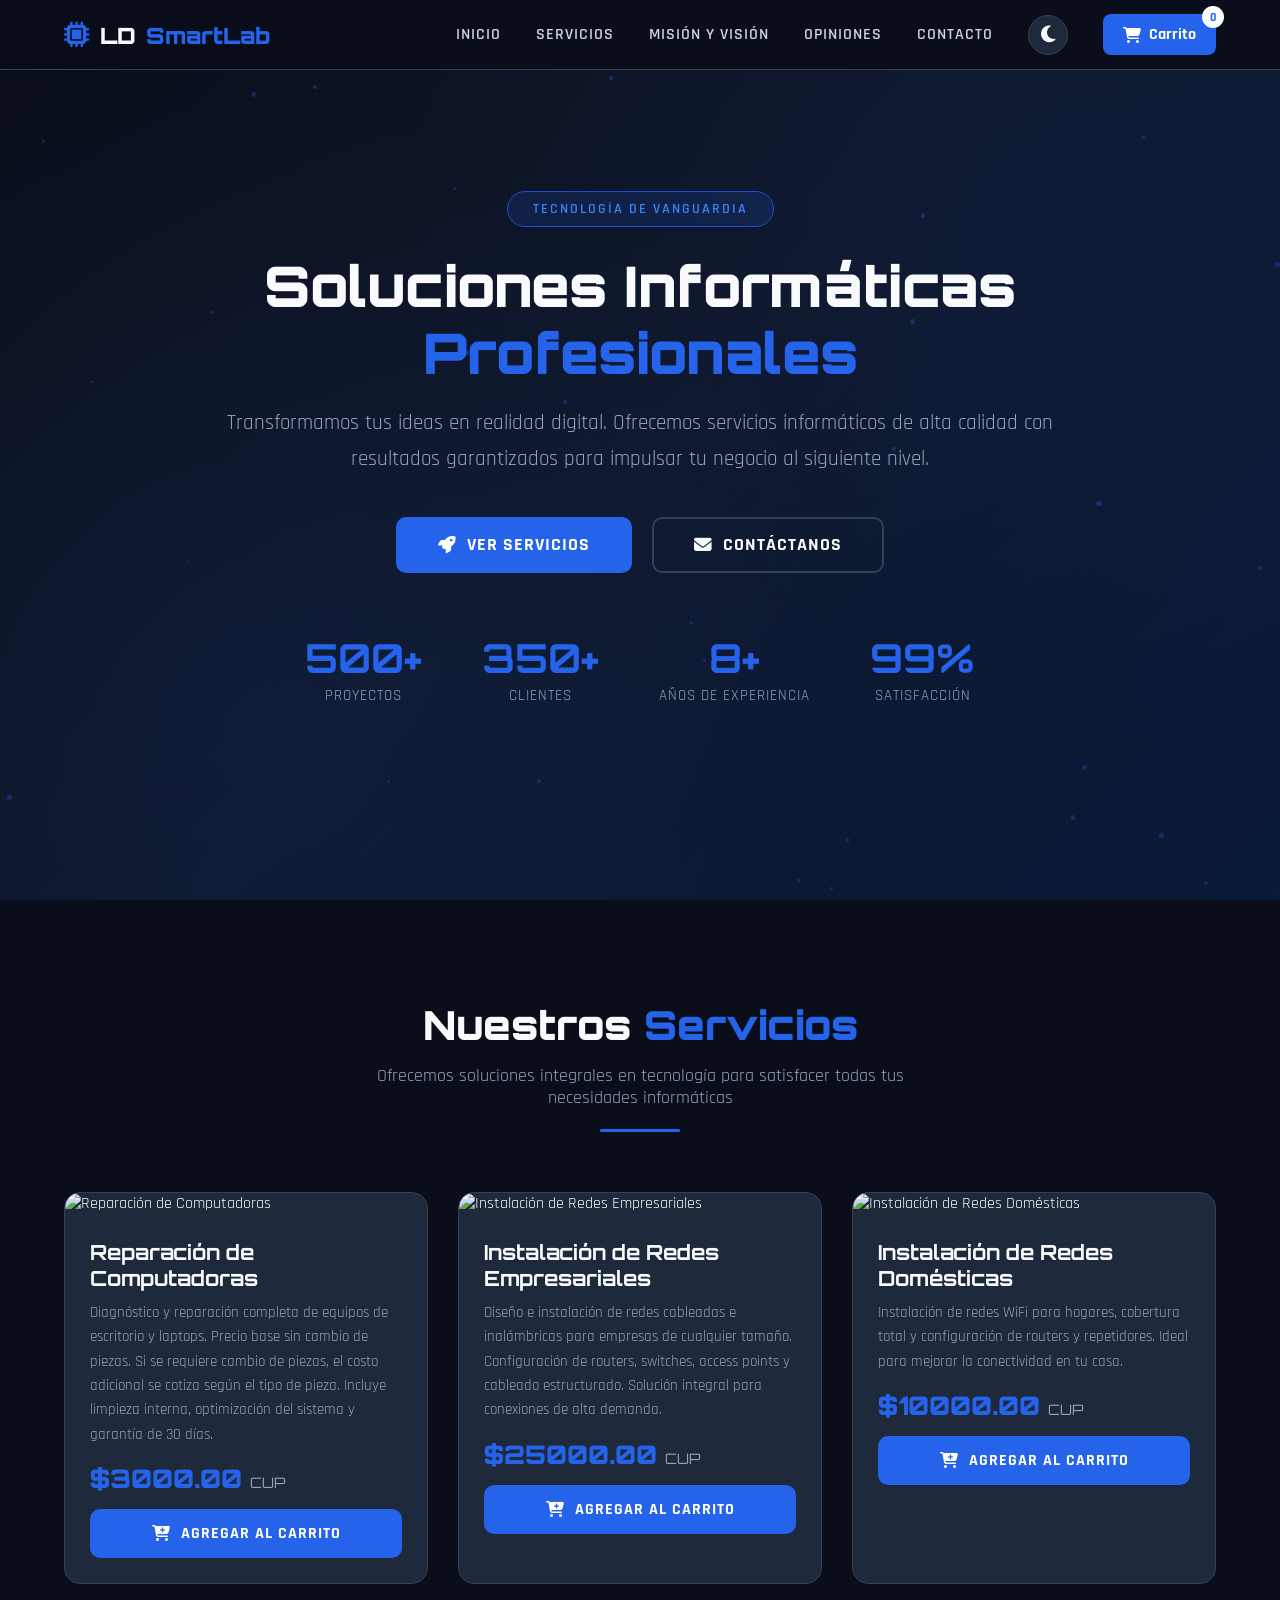
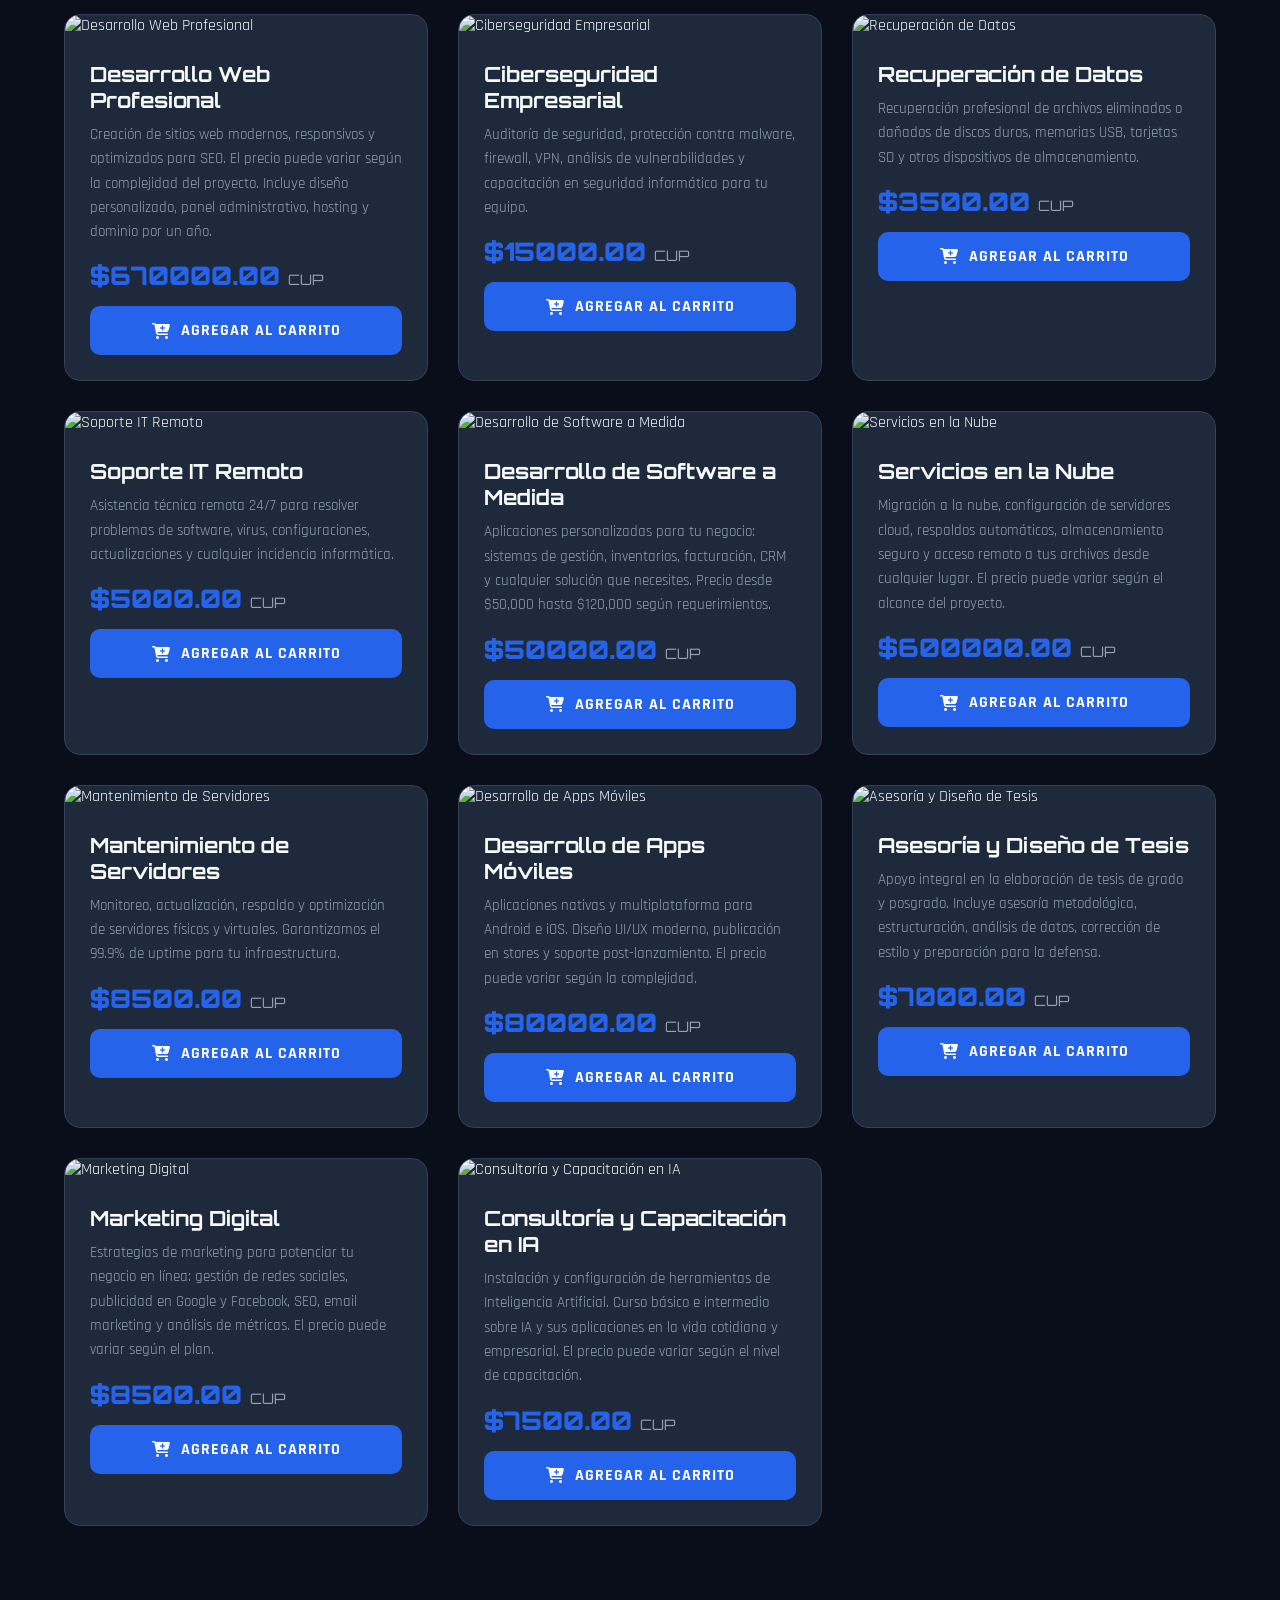
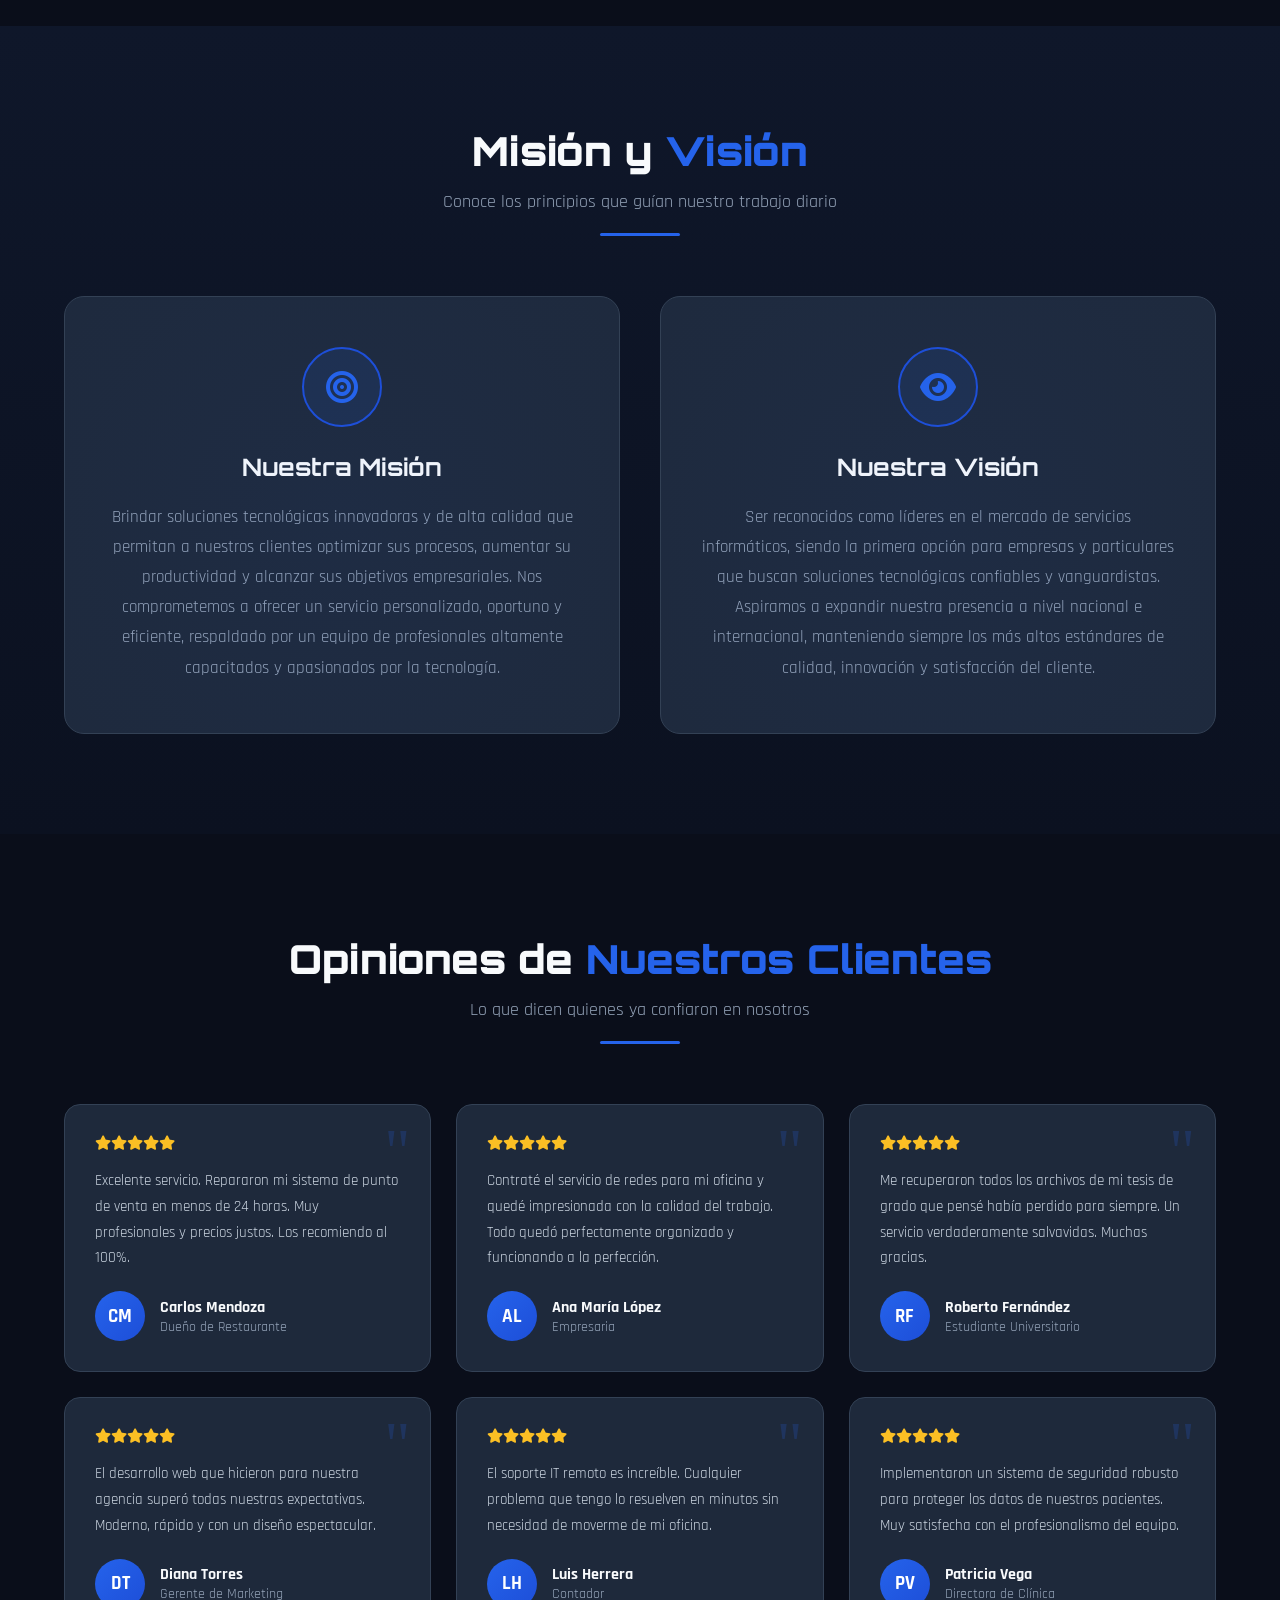
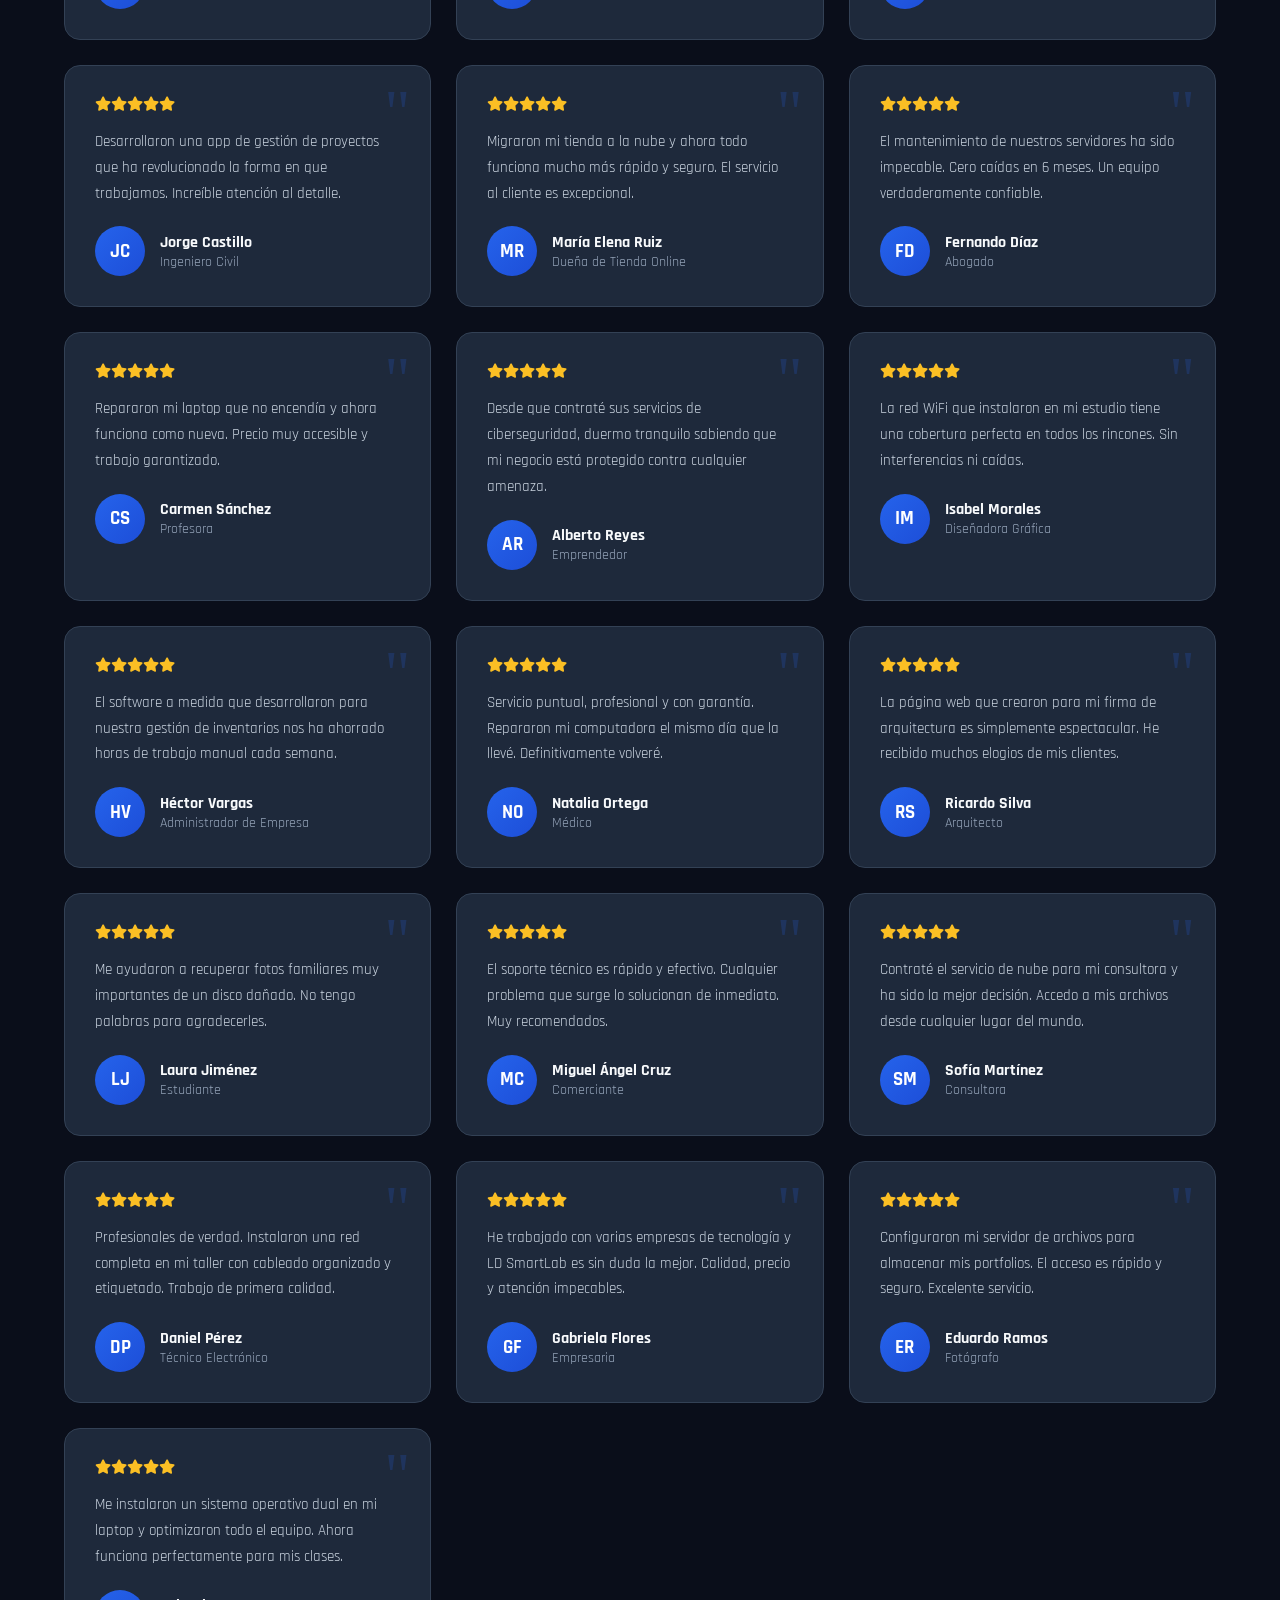
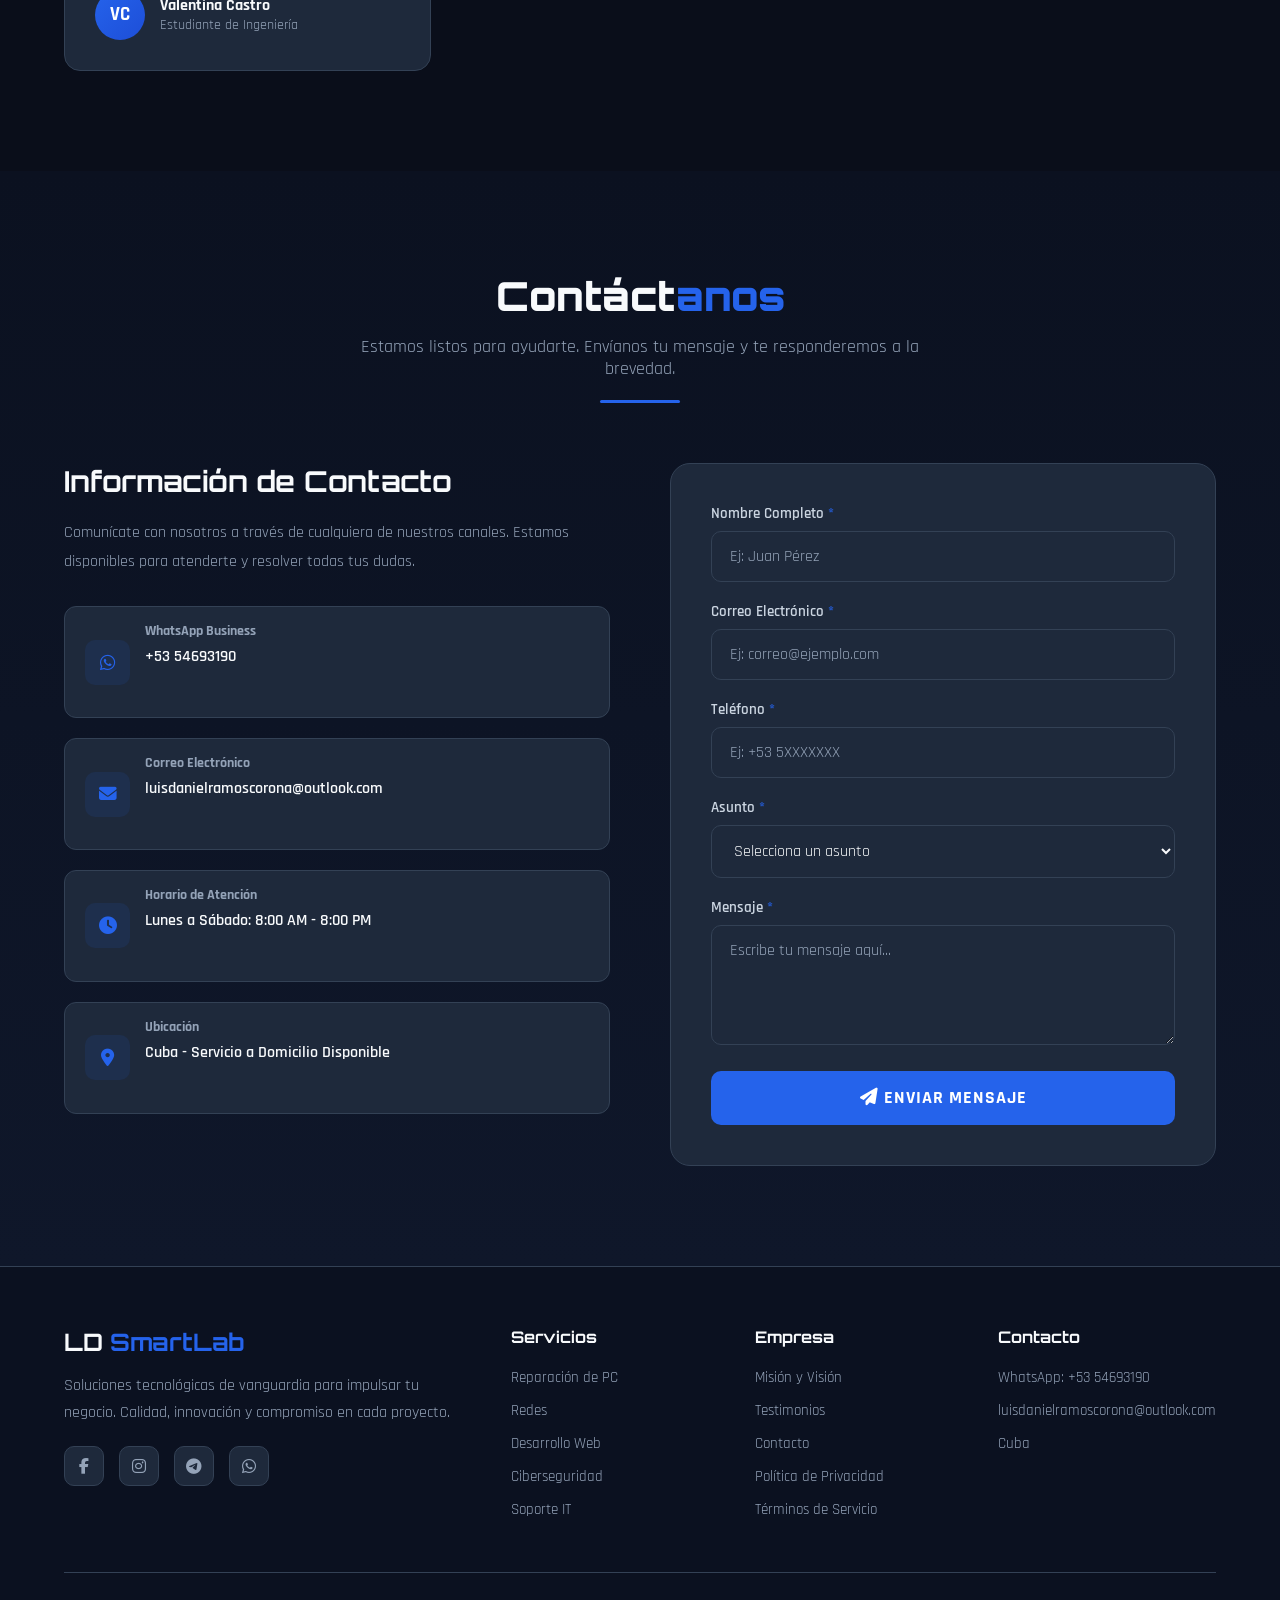
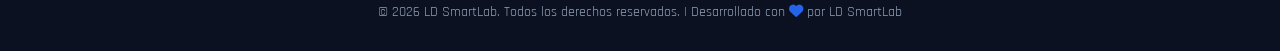
==== index.html @ 8594ae5c "Add files via upload" ====
<!DOCTYPE html>
<html lang="es">
<head>
    <meta charset="UTF-8" />
    <meta name="viewport" content="width=device-width, initial-scale=1.0" />
    <meta name="description" content="LD SmartLab - Servicios Informáticos Profesionales en Cuba" />
    <meta name="keywords" content="servicios informáticos, reparación, redes, desarrollo web, ciberseguridad, Cuba" />
    <meta name="author" content="LD SmartLab" />
    <title>LD SmartLab | Servicios Informáticos Profesionales</title>
    <link rel="preconnect" href="https://fonts.googleapis.com" />
    <link href="https://fonts.googleapis.com/css2?family=Orbitron:wght@400;700;900&family=Rajdhani:wght@300;400;500;600;700&display=swap" rel="stylesheet" />
    <link rel="stylesheet" href="https://cdnjs.cloudflare.com/ajax/libs/font-awesome/6.5.1/css/all.min.css" />
    <style>
        /* ===== VARIABLES ===== */
        :root {
            --bg-primary: #0a0e1a;
            --bg-secondary: #0f172a;
            --bg-tertiary: #0b1120;
            --bg-card: #1e293b;
            --bg-input: #1e293b;
            --text-primary: #f8fafc;
            --text-secondary: #cbd5e1;
            --text-muted: #94a3b8;
            --border-color: #334155;
            --primary: #2563eb;
            --primary-light: #3b82f6;
            --primary-dark: #1d4ed8;
            --primary-glow: rgba(37, 99, 235, 0.4);
            --shadow: 0 20px 50px rgba(37, 99, 235, 0.15);
            --transition: 0.3s ease;
        }

        body.light-mode {
            --bg-primary: #f1f5f9;
            --bg-secondary: #ffffff;
            --bg-tertiary: #e2e8f0;
            --bg-card: #ffffff;
            --bg-input: #ffffff;
            --text-primary: #0f172a;
            --text-secondary: #1e293b;
            --text-muted: #64748b;
            --border-color: #cbd5e1;
            --primary: #2563eb;
            --primary-light: #3b82f6;
            --primary-dark: #1d4ed8;
            --primary-glow: rgba(37, 99, 235, 0.3);
            --shadow: 0 20px 50px rgba(0, 0, 0, 0.08);
        }

        /* ===== RESET & BASE ===== */
        * {
            margin: 0;
            padding: 0;
            box-sizing: border-box;
        }
        html {
            scroll-behavior: smooth;
        }
        body {
            font-family: 'Rajdhani', sans-serif;
            background: var(--bg-primary);
            color: var(--text-primary);
            overflow-x: hidden;
            transition: background var(--transition), color var(--transition);
        }
        ::-webkit-scrollbar {
            width: 8px;
        }
        ::-webkit-scrollbar-track {
            background: var(--bg-secondary);
        }
        ::-webkit-scrollbar-thumb {
            background: var(--primary);
            border-radius: 4px;
        }
        ::-webkit-scrollbar-thumb:hover {
            background: var(--primary-light);
        }

        /* ===== ANIMATIONS ===== */
        @keyframes fadeInUp {
            from { opacity: 0; transform: translateY(40px); }
            to { opacity: 1; transform: translateY(0); }
        }
        @keyframes fadeIn {
            from { opacity: 0; }
            to { opacity: 1; }
        }
        @keyframes pulse {
            0%, 100% { box-shadow: 0 0 0 0 var(--primary-glow); }
            50% { box-shadow: 0 0 20px 10px var(--primary-glow); }
        }
        @keyframes glow {
            0%, 100% { text-shadow: 0 0 10px var(--primary-glow), 0 0 20px var(--primary-glow); }
            50% { text-shadow: 0 0 20px var(--primary-glow), 0 0 40px var(--primary-glow); }
        }
        @keyframes float {
            0%, 100% { transform: translateY(0); }
            50% { transform: translateY(-10px); }
        }
        @keyframes slideInLeft {
            from { opacity: 0; transform: translateX(-60px); }
            to { opacity: 1; transform: translateX(0); }
        }
        @keyframes slideInRight {
            from { opacity: 0; transform: translateX(60px); }
            to { opacity: 1; transform: translateX(0); }
        }

        .animate { opacity: 0; }
        .animate.visible { animation: fadeInUp 0.8s ease forwards; }
        .animate-left.visible { animation: slideInLeft 0.8s ease forwards; }
        .animate-right.visible { animation: slideInRight 0.8s ease forwards; }

        /* ===== NAVBAR ===== */
        .navbar {
            position: fixed;
            top: 0;
            left: 0;
            right: 0;
            z-index: 1000;
            background: rgba(10, 14, 26, 0.95);
            backdrop-filter: blur(15px);
            border-bottom: 1px solid var(--border-color);
            padding: 0 5%;
            display: flex;
            justify-content: space-between;
            align-items: center;
            height: 70px;
            transition: all var(--transition);
        }
        body.light-mode .navbar {
            background: rgba(255, 255, 255, 0.95);
        }
        .navbar.scrolled {
            background: rgba(10, 14, 26, 0.98);
            box-shadow: 0 5px 30px rgba(37, 99, 235, 0.15);
        }
        body.light-mode .navbar.scrolled {
            background: rgba(255, 255, 255, 0.98);
            box-shadow: 0 5px 30px rgba(0, 0, 0, 0.08);
        }

        .logo {
            font-family: 'Orbitron', sans-serif;
            font-size: 1.4rem;
            font-weight: 900;
            color: var(--text-primary);
            text-decoration: none;
            display: flex;
            align-items: center;
            gap: 10px;
        }
        .logo i {
            color: var(--primary);
            font-size: 1.6rem;
        }
        .logo span {
            color: var(--primary);
        }

        .nav-links {
            display: flex;
            list-style: none;
            gap: 35px;
            align-items: center;
        }
        .nav-links a {
            color: var(--text-secondary);
            text-decoration: none;
            font-weight: 600;
            font-size: 1rem;
            text-transform: uppercase;
            letter-spacing: 1px;
            position: relative;
            transition: color var(--transition);
        }
        .nav-links a::after {
            content: '';
            position: absolute;
            bottom: -5px;
            left: 0;
            width: 0;
            height: 2px;
            background: var(--primary);
            transition: width var(--transition);
        }
        .nav-links a:hover {
            color: var(--primary);
        }
        .nav-links a:hover::after {
            width: 100%;
        }

        .cart-btn {
            position: relative;
            background: var(--primary);
            color: #fff;
            border: none;
            padding: 10px 20px;
            border-radius: 8px;
            font-family: 'Rajdhani', sans-serif;
            font-weight: 700;
            font-size: 1rem;
            cursor: pointer;
            display: flex;
            align-items: center;
            gap: 8px;
            transition: all var(--transition);
        }
        .cart-btn:hover {
            background: var(--primary-light);
            transform: scale(1.05);
            box-shadow: 0 0 20px var(--primary-glow);
        }
        .cart-count {
            position: absolute;
            top: -8px;
            right: -8px;
            background: #fff;
            color: var(--primary);
            font-size: 0.75rem;
            font-weight: 900;
            width: 22px;
            height: 22px;
            border-radius: 50%;
            display: flex;
            align-items: center;
            justify-content: center;
        }

        .theme-toggle {
            background: var(--bg-card);
            border: 1px solid var(--border-color);
            color: var(--text-primary);
            width: 40px;
            height: 40px;
            border-radius: 50%;
            font-size: 1.2rem;
            cursor: pointer;
            transition: all var(--transition);
            display: flex;
            align-items: center;
            justify-content: center;
        }
        .theme-toggle:hover {
            border-color: var(--primary);
            color: var(--primary);
        }

        .mobile-menu-btn {
            display: none;
            background: none;
            border: none;
            color: var(--text-primary);
            font-size: 1.5rem;
            cursor: pointer;
        }

        /* ===== HERO ===== */
        .hero {
            min-height: 100vh;
            display: flex;
            align-items: center;
            justify-content: center;
            text-align: center;
            padding: 100px 5% 60px;
            position: relative;
            overflow: hidden;
            background: linear-gradient(135deg, var(--bg-primary) 0%, var(--bg-secondary) 50%, #0a1a3a 100%);
            transition: background var(--transition);
        }
        body.light-mode .hero {
            background: linear-gradient(135deg, #e2e8f0 0%, #f8fafc 50%, #dbeafe 100%);
        }
        .hero::before {
            content: '';
            position: absolute;
            top: 0;
            left: 0;
            right: 0;
            bottom: 0;
            background: radial-gradient(circle at 20% 80%, rgba(37, 99, 235, 0.08) 0%, transparent 50%),
                        radial-gradient(circle at 80% 20%, rgba(37, 99, 235, 0.05) 0%, transparent 50%);
            pointer-events: none;
        }
        .hero-content {
            position: relative;
            z-index: 2;
            max-width: 900px;
        }
        .hero-badge {
            display: inline-block;
            background: rgba(37, 99, 235, 0.15);
            border: 1px solid var(--primary-dark);
            color: var(--primary-light);
            padding: 8px 25px;
            border-radius: 50px;
            font-weight: 600;
            font-size: 0.9rem;
            letter-spacing: 2px;
            text-transform: uppercase;
            margin-bottom: 25px;
            animation: fadeInUp 0.8s ease;
        }
        .hero h1 {
            font-family: 'Orbitron', sans-serif;
            font-size: 3.5rem;
            font-weight: 900;
            line-height: 1.2;
            margin-bottom: 20px;
            animation: fadeInUp 0.8s ease 0.2s both;
        }
        .hero h1 span {
            color: var(--primary);
            animation: glow 3s ease infinite;
        }
        .hero p {
            font-size: 1.3rem;
            color: var(--text-muted);
            margin-bottom: 40px;
            line-height: 1.7;
            animation: fadeInUp 0.8s ease 0.4s both;
        }
        .hero-btns {
            display: flex;
            gap: 20px;
            justify-content: center;
            flex-wrap: wrap;
            animation: fadeInUp 0.8s ease 0.6s both;
        }
        .btn-primary {
            background: var(--primary);
            color: #fff;
            padding: 15px 40px;
            border-radius: 10px;
            text-decoration: none;
            font-weight: 700;
            font-size: 1.1rem;
            text-transform: uppercase;
            letter-spacing: 1px;
            border: 2px solid var(--primary);
            transition: all var(--transition);
            display: inline-flex;
            align-items: center;
            gap: 10px;
        }
        .btn-primary:hover {
            background: transparent;
            color: var(--primary);
            box-shadow: 0 0 30px var(--primary-glow);
            transform: translateY(-3px);
        }
        .btn-secondary {
            background: transparent;
            color: var(--text-primary);
            padding: 15px 40px;
            border-radius: 10px;
            text-decoration: none;
            font-weight: 700;
            font-size: 1.1rem;
            text-transform: uppercase;
            letter-spacing: 1px;
            border: 2px solid var(--border-color);
            transition: all var(--transition);
            display: inline-flex;
            align-items: center;
            gap: 10px;
        }
        .btn-secondary:hover {
            border-color: var(--primary);
            color: var(--primary);
            transform: translateY(-3px);
        }
        .hero-stats {
            display: flex;
            justify-content: center;
            gap: 60px;
            margin-top: 60px;
            animation: fadeInUp 0.8s ease 0.8s both;
        }
        .stat-item h3 {
            font-family: 'Orbitron', sans-serif;
            font-size: 2.5rem;
            color: var(--primary);
        }
        .stat-item p {
            color: var(--text-muted);
            font-size: 0.95rem;
            text-transform: uppercase;
            letter-spacing: 1px;
        }

        /* ===== SECTIONS ===== */
        .section {
            padding: 100px 5%;
            position: relative;
            background: var(--bg-primary);
            transition: background var(--transition);
        }
        .section-title {
            text-align: center;
            margin-bottom: 60px;
        }
        .section-title h2 {
            font-family: 'Orbitron', sans-serif;
            font-size: 2.5rem;
            font-weight: 900;
            margin-bottom: 15px;
            color: var(--text-primary);
        }
        .section-title h2 span {
            color: var(--primary);
        }
        .section-title p {
            color: var(--text-muted);
            font-size: 1.1rem;
            max-width: 600px;
            margin: 0 auto;
        }
        .section-title .line {
            width: 80px;
            height: 3px;
            background: var(--primary);
            margin: 20px auto 0;
            border-radius: 2px;
        }

        /* ===== SERVICES ===== */
        .services-grid {
            display: grid;
            grid-template-columns: repeat(auto-fit, minmax(320px, 1fr));
            gap: 30px;
            max-width: 1400px;
            margin: 0 auto;
        }
        .service-card {
            background: var(--bg-card);
            border: 1px solid var(--border-color);
            border-radius: 16px;
            overflow: hidden;
            transition: all var(--transition);
            position: relative;
        }
        .service-card::before {
            content: '';
            position: absolute;
            top: 0;
            left: 0;
            right: 0;
            height: 3px;
            background: var(--primary);
            transform: scaleX(0);
            transition: transform var(--transition);
        }
        .service-card:hover::before {
            transform: scaleX(1);
        }
        .service-card:hover {
            transform: translateY(-10px);
            border-color: var(--primary-dark);
            box-shadow: var(--shadow);
        }
        .service-img {
            width: 100%;
            height: 220px;
            object-fit: cover;
            transition: transform var(--transition);
        }
        .service-card:hover .service-img {
            transform: scale(1.05);
        }
        .service-content {
            padding: 25px;
        }
        .service-content h3 {
            font-family: 'Orbitron', sans-serif;
            font-size: 1.3rem;
            margin-bottom: 10px;
            color: var(--text-primary);
        }
        .service-content p {
            color: var(--text-muted);
            font-size: 0.95rem;
            line-height: 1.6;
            margin-bottom: 15px;
        }
        .service-price {
            font-family: 'Orbitron', sans-serif;
            font-size: 1.6rem;
            color: var(--primary);
            font-weight: 900;
            margin-bottom: 15px;
        }
        .service-price span {
            font-size: 0.9rem;
            color: var(--text-muted);
            font-weight: 400;
        }
        .add-to-cart {
            width: 100%;
            background: var(--primary);
            color: #fff;
            border: none;
            padding: 14px;
            border-radius: 10px;
            font-family: 'Rajdhani', sans-serif;
            font-weight: 700;
            font-size: 1rem;
            text-transform: uppercase;
            letter-spacing: 1px;
            cursor: pointer;
            transition: all var(--transition);
            display: flex;
            align-items: center;
            justify-content: center;
            gap: 10px;
        }
        .add-to-cart:hover {
            background: var(--primary-light);
            box-shadow: 0 0 25px var(--primary-glow);
        }
        .add-to-cart.added {
            background: #22c55e;
        }

        /* ===== MISSION & VISION ===== */
        .mission-vision {
            background: linear-gradient(180deg, var(--bg-secondary) 0%, var(--bg-tertiary) 100%);
            transition: background var(--transition);
        }
        .mv-grid {
            display: grid;
            grid-template-columns: repeat(auto-fit, minmax(400px, 1fr));
            gap: 40px;
            max-width: 1200px;
            margin: 0 auto;
        }
        .mv-card {
            background: var(--bg-card);
            border: 1px solid var(--border-color);
            border-radius: 20px;
            padding: 50px 40px;
            text-align: center;
            position: relative;
            overflow: hidden;
            transition: all var(--transition);
        }
        .mv-card::before {
            content: '';
            position: absolute;
            top: -50%;
            left: -50%;
            width: 200%;
            height: 200%;
            background: radial-gradient(circle, rgba(37, 99, 235, 0.05) 0%, transparent 70%);
            pointer-events: none;
        }
        .mv-card:hover {
            border-color: var(--primary-dark);
            transform: translateY(-5px);
            box-shadow: var(--shadow);
        }
        .mv-icon {
            width: 80px;
            height: 80px;
            background: rgba(37, 99, 235, 0.1);
            border: 2px solid var(--primary-dark);
            border-radius: 50%;
            display: flex;
            align-items: center;
            justify-content: center;
            margin: 0 auto 25px;
            font-size: 2rem;
            color: var(--primary);
        }
        .mv-card h3 {
            font-family: 'Orbitron', sans-serif;
            font-size: 1.5rem;
            margin-bottom: 20px;
            color: var(--text-primary);
        }
        .mv-card p {
            color: var(--text-muted);
            line-height: 1.8;
            font-size: 1.05rem;
        }

        /* ===== TESTIMONIALS ===== */
        .testimonials {
            background: var(--bg-primary);
            transition: background var(--transition);
        }
        .testimonials-grid {
            display: grid;
            grid-template-columns: repeat(auto-fit, minmax(300px, 1fr));
            gap: 25px;
            max-width: 1400px;
            margin: 0 auto;
        }
        .testimonial-card {
            background: var(--bg-card);
            border: 1px solid var(--border-color);
            border-radius: 16px;
            padding: 30px;
            position: relative;
            transition: all var(--transition);
        }
        .testimonial-card:hover {
            border-color: var(--primary-dark);
            transform: translateY(-5px);
        }
        .testimonial-card::before {
            content: '"';
            position: absolute;
            top: 10px;
            right: 20px;
            font-size: 4rem;
            color: var(--primary);
            opacity: 0.2;
            font-family: serif;
        }
        .stars {
            color: #fbbf24;
            margin-bottom: 15px;
            font-size: 0.9rem;
        }
        .testimonial-text {
            color: var(--text-secondary);
            line-height: 1.7;
            margin-bottom: 20px;
            font-size: 0.95rem;
        }
        .testimonial-author {
            display: flex;
            align-items: center;
            gap: 15px;
        }
        .author-avatar {
            width: 50px;
            height: 50px;
            border-radius: 50%;
            background: linear-gradient(135deg, var(--primary), var(--primary-dark));
            display: flex;
            align-items: center;
            justify-content: center;
            font-weight: 700;
            font-size: 1.2rem;
            color: #fff;
        }
        .author-info h4 {
            font-size: 1rem;
            color: var(--text-primary);
        }
        .author-info p {
            font-size: 0.85rem;
            color: var(--text-muted);
        }

        /* ===== CONTACT ===== */
        .contact-section {
            background: linear-gradient(180deg, var(--bg-tertiary) 0%, var(--bg-secondary) 100%);
            transition: background var(--transition);
        }
        .contact-grid {
            display: grid;
            grid-template-columns: 1fr 1fr;
            gap: 60px;
            max-width: 1200px;
            margin: 0 auto;
            align-items: start;
        }
        .contact-info h3 {
            font-family: 'Orbitron', sans-serif;
            font-size: 1.8rem;
            margin-bottom: 20px;
            color: var(--text-primary);
        }
        .contact-info p {
            color: var(--text-muted);
            line-height: 1.8;
            margin-bottom: 30px;
        }
        .contact-item {
            display: flex;
            align-items: center;
            gap: 15px;
            margin-bottom: 20px;
            padding: 15px 20px;
            background: var(--bg-card);
            border-radius: 12px;
            border: 1px solid var(--border-color);
            transition: all var(--transition);
        }
        .contact-item:hover {
            border-color: var(--primary-dark);
            transform: translateX(5px);
        }
        .contact-item i {
            width: 45px;
            height: 45px;
            background: rgba(37, 99, 235, 0.1);
            border-radius: 10px;
            display: flex;
            align-items: center;
            justify-content: center;
            color: var(--primary);
            font-size: 1.1rem;
        }
        .contact-item div h4 {
            font-size: 0.9rem;
            color: var(--text-muted);
            margin-bottom: 3px;
        }
        .contact-item div p {
            font-size: 1rem;
            color: var(--text-primary);
            font-weight: 600;
        }

        .contact-form {
            background: var(--bg-card);
            border: 1px solid var(--border-color);
            border-radius: 20px;
            padding: 40px;
        }
        .form-group {
            margin-bottom: 20px;
        }
        .form-group label {
            display: block;
            margin-bottom: 8px;
            font-weight: 600;
            color: var(--text-secondary);
            font-size: 0.95rem;
        }
        .form-group input,
        .form-group textarea,
        .form-group select {
            width: 100%;
            padding: 14px 18px;
            background: var(--bg-input);
            border: 1px solid var(--border-color);
            border-radius: 10px;
            color: var(--text-primary);
            font-family: 'Rajdhani', sans-serif;
            font-size: 1rem;
            transition: all var(--transition);
        }
        .form-group input:focus,
        .form-group textarea:focus,
        .form-group select:focus {
            outline: none;
            border-color: var(--primary);
            box-shadow: 0 0 15px rgba(37, 99, 235, 0.1);
        }
        .form-group input::placeholder,
        .form-group textarea::placeholder {
            color: var(--text-muted);
        }
        .form-group textarea {
            min-height: 120px;
            resize: vertical;
        }
        .submit-btn {
            width: 100%;
            background: var(--primary);
            color: #fff;
            border: none;
            padding: 16px;
            border-radius: 10px;
            font-family: 'Rajdhani', sans-serif;
            font-weight: 700;
            font-size: 1.1rem;
            text-transform: uppercase;
            letter-spacing: 1px;
            cursor: pointer;
            transition: all var(--transition);
        }
        .submit-btn:hover {
            background: var(--primary-light);
            box-shadow: 0 0 30px var(--primary-glow);
            transform: translateY(-2px);
        }

        /* ===== CART ===== */
        .cart-overlay {
            position: fixed;
            top: 0;
            left: 0;
            right: 0;
            bottom: 0;
            background: rgba(0, 0, 0, 0.8);
            z-index: 2000;
            opacity: 0;
            visibility: hidden;
            transition: all var(--transition);
        }
        .cart-overlay.active {
            opacity: 1;
            visibility: visible;
        }
        .cart-sidebar {
            position: fixed;
            top: 0;
            right: -450px;
            width: 450px;
            max-width: 100%;
            height: 100vh;
            background: var(--bg-secondary);
            border-left: 1px solid var(--border-color);
            z-index: 2001;
            transition: right 0.4s ease;
            display: flex;
            flex-direction: column;
        }
        .cart-sidebar.active {
            right: 0;
        }
        .cart-header {
            padding: 25px 30px;
            border-bottom: 1px solid var(--border-color);
            display: flex;
            justify-content: space-between;
            align-items: center;
        }
        .cart-header h3 {
            font-family: 'Orbitron', sans-serif;
            font-size: 1.3rem;
            display: flex;
            align-items: center;
            gap: 10px;
            color: var(--text-primary);
        }
        .cart-header h3 i {
            color: var(--primary);
        }
        .close-cart {
            background: none;
            border: none;
            color: var(--text-muted);
            font-size: 1.5rem;
            cursor: pointer;
            transition: color var(--transition);
        }
        .close-cart:hover {
            color: var(--primary);
        }
        .cart-items {
            flex: 1;
            overflow-y: auto;
            padding: 20px 30px;
        }
        .cart-empty {
            text-align: center;
            padding: 60px 20px;
            color: var(--text-muted);
        }
        .cart-empty i {
            font-size: 4rem;
            color: var(--border-color);
            margin-bottom: 20px;
        }
        .cart-item {
            display: flex;
            gap: 15px;
            padding: 15px;
            background: var(--bg-card);
            border-radius: 12px;
            margin-bottom: 15px;
            border: 1px solid var(--border-color);
            align-items: center;
        }
        .cart-item img {
            width: 70px;
            height: 70px;
            object-fit: cover;
            border-radius: 8px;
        }
        .cart-item-info {
            flex: 1;
        }
        .cart-item-info h4 {
            font-size: 0.95rem;
            margin-bottom: 5px;
            color: var(--text-primary);
        }
        .cart-item-info p {
            color: var(--primary);
            font-weight: 700;
            font-size: 0.95rem;
        }
        .remove-item {
            background: none;
            border: none;
            color: var(--text-muted);
            font-size: 1.1rem;
            cursor: pointer;
            padding: 5px;
            transition: color var(--transition);
        }
        .remove-item:hover {
            color: var(--primary);
        }
        .cart-footer {
            padding: 25px 30px;
            border-top: 1px solid var(--border-color);
            background: var(--bg-tertiary);
        }
        .cart-total {
            display: flex;
            justify-content: space-between;
            align-items: center;
            margin-bottom: 20px;
            padding-bottom: 20px;
            border-bottom: 1px solid var(--border-color);
        }
        .cart-total span {
            color: var(--text-muted);
            font-size: 1.1rem;
        }
        .cart-total strong {
            font-family: 'Orbitron', sans-serif;
            font-size: 1.5rem;
            color: var(--primary);
        }
        .checkout-btn {
            width: 100%;
            background: var(--primary);
            color: #fff;
            border: none;
            padding: 16px;
            border-radius: 10px;
            font-family: 'Rajdhani', sans-serif;
            font-weight: 700;
            font-size: 1.1rem;
            text-transform: uppercase;
            letter-spacing: 1px;
            cursor: pointer;
            transition: all var(--transition);
            display: flex;
            align-items: center;
            justify-content: center;
            gap: 10px;
        }
        .checkout-btn:hover {
            background: var(--primary-light);
            box-shadow: 0 0 30px var(--primary-glow);
        }
        .checkout-btn:disabled {
            background: var(--border-color);
            cursor: not-allowed;
            box-shadow: none;
        }

        /* ===== CHECKOUT MODAL ===== */
        .checkout-modal {
            position: fixed;
            top: 0;
            left: 0;
            right: 0;
            bottom: 0;
            background: rgba(0, 0, 0, 0.9);
            z-index: 3000;
            display: flex;
            align-items: center;
            justify-content: center;
            opacity: 0;
            visibility: hidden;
            transition: all var(--transition);
            padding: 20px;
        }
        .checkout-modal.active {
            opacity: 1;
            visibility: visible;
        }
        .checkout-content {
            background: var(--bg-secondary);
            border: 1px solid var(--border-color);
            border-radius: 20px;
            width: 100%;
            max-width: 600px;
            max-height: 90vh;
            overflow-y: auto;
            padding: 40px;
            position: relative;
        }
        .checkout-content h2 {
            font-family: 'Orbitron', sans-serif;
            font-size: 1.5rem;
            margin-bottom: 10px;
            text-align: center;
            color: var(--text-primary);
        }
        .checkout-content>p {
            text-align: center;
            color: var(--text-muted);
            margin-bottom: 30px;
        }
        .close-checkout {
            position: absolute;
            top: 20px;
            right: 20px;
            background: none;
            border: none;
            color: var(--text-muted);
            font-size: 1.5rem;
            cursor: pointer;
            transition: color var(--transition);
        }
        .close-checkout:hover {
            color: var(--primary);
        }
        .order-summary {
            background: var(--bg-card);
            border-radius: 12px;
            padding: 20px;
            margin-bottom: 25px;
            border: 1px solid var(--border-color);
        }
        .order-summary h4 {
            font-family: 'Orbitron', sans-serif;
            font-size: 1rem;
            margin-bottom: 15px;
            color: var(--primary);
        }
        .order-item {
            display: flex;
            justify-content: space-between;
            padding: 8px 0;
            border-bottom: 1px solid var(--border-color);
            font-size: 0.95rem;
            color: var(--text-primary);
        }
        .order-item:last-child {
            border-bottom: none;
        }
        .order-total {
            display: flex;
            justify-content: space-between;
            padding-top: 15px;
            margin-top: 10px;
            border-top: 2px solid var(--primary-dark);
            font-weight: 700;
            font-size: 1.1rem;
            color: var(--text-primary);
        }
        .order-total span:last-child {
            color: var(--primary);
            font-family: 'Orbitron', sans-serif;
        }

        .required { color: var(--primary); }

        .whatsapp-btn {
            width: 100%;
            background: #25d366;
            color: #fff;
            border: none;
            padding: 16px;
            border-radius: 10px;
            font-family: 'Rajdhani', sans-serif;
            font-weight: 700;
            font-size: 1.1rem;
            text-transform: uppercase;
            letter-spacing: 1px;
            cursor: pointer;
            transition: all var(--transition);
            display: flex;
            align-items: center;
            justify-content: center;
            gap: 10px;
            margin-top: 20px;
        }
        .whatsapp-btn:hover {
            background: #128c7e;
            transform: translateY(-2px);
            box-shadow: 0 5px 20px rgba(37, 211, 102, 0.3);
        }
        .whatsapp-btn:disabled {
            background: var(--border-color);
            cursor: not-allowed;
            box-shadow: none;
            transform: none;
        }

        /* ===== FOOTER ===== */
        .footer {
            background: var(--bg-tertiary);
            border-top: 1px solid var(--border-color);
            padding: 60px 5% 30px;
            transition: background var(--transition);
        }
        .footer-grid {
            display: grid;
            grid-template-columns: 2fr 1fr 1fr 1fr;
            gap: 40px;
            max-width: 1400px;
            margin: 0 auto 40px;
        }
        .footer-brand h3 {
            font-family: 'Orbitron', sans-serif;
            font-size: 1.5rem;
            margin-bottom: 15px;
            color: var(--text-primary);
        }
        .footer-brand h3 span {
            color: var(--primary);
        }
        .footer-brand p {
            color: var(--text-muted);
            line-height: 1.7;
            margin-bottom: 20px;
        }
        .social-links {
            display: flex;
            gap: 15px;
        }
        .social-links a {
            width: 40px;
            height: 40px;
            background: var(--bg-card);
            border: 1px solid var(--border-color);
            border-radius: 10px;
            display: flex;
            align-items: center;
            justify-content: center;
            color: var(--text-muted);
            text-decoration: none;
            transition: all var(--transition);
        }
        .social-links a:hover {
            background: var(--primary);
            color: #fff;
            border-color: var(--primary);
            transform: translateY(-3px);
        }
        .footer-col h4 {
            font-family: 'Orbitron', sans-serif;
            font-size: 1rem;
            margin-bottom: 20px;
            color: var(--text-primary);
        }
        .footer-col ul {
            list-style: none;
        }
        .footer-col ul li {
            margin-bottom: 12px;
        }
        .footer-col ul li a {
            color: var(--text-muted);
            text-decoration: none;
            transition: color var(--transition);
            font-size: 0.95rem;
        }
        .footer-col ul li a:hover {
            color: var(--primary);
        }
        .footer-bottom {
            text-align: center;
            padding-top: 30px;
            border-top: 1px solid var(--border-color);
            color: var(--text-muted);
            font-size: 0.9rem;
        }
        .footer-bottom a {
            color: var(--primary);
            text-decoration: none;
        }

        /* ===== TOAST ===== */
        .toast {
            position: fixed;
            bottom: 30px;
            right: 30px;
            background: var(--bg-card);
            border: 1px solid var(--primary-dark);
            border-left: 4px solid var(--primary);
            padding: 18px 25px;
            border-radius: 12px;
            display: flex;
            align-items: center;
            gap: 15px;
            z-index: 4000;
            transform: translateX(150%);
            transition: transform 0.4s ease;
            box-shadow: 0 10px 40px rgba(0, 0, 0, 0.5);
        }
        .toast.show {
            transform: translateX(0);
        }
        .toast i {
            color: var(--primary);
            font-size: 1.3rem;
        }
        .toast p {
            font-weight: 600;
            color: var(--text-primary);
        }

        /* ===== PARTICLES ===== */
        .particles {
            position: absolute;
            top: 0;
            left: 0;
            width: 100%;
            height: 100%;
            overflow: hidden;
            pointer-events: none;
            z-index: 1;
        }
        .particle {
            position: absolute;
            width: 4px;
            height: 4px;
            background: var(--primary);
            border-radius: 50%;
            opacity: 0.3;
            animation: float 6s ease-in-out infinite;
        }

        /* ===== RESPONSIVE ===== */
        @media(max-width:1024px) {
            .contact-grid { grid-template-columns: 1fr; }
            .footer-grid { grid-template-columns: 1fr 1fr; }
        }
        @media(max-width:768px) {
            .nav-links { display: none; }
            .mobile-menu-btn { display: block; }
            .hero h1 { font-size: 2.2rem; }
            .hero-stats { gap: 30px; flex-wrap: wrap; }
            .mv-grid { grid-template-columns: 1fr; }
            .footer-grid { grid-template-columns: 1fr; }
            .cart-sidebar { width: 100%; }
            .checkout-content { padding: 25px; }
        }
    </style>
</head>
<body>

    <!-- ===== NAVBAR ===== -->
    <nav class="navbar" id="navbar">
        <a href="#" class="logo"><i class="fas fa-microchip"></i>LD <span>SmartLab</span></a>
        <ul class="nav-links">
            <li><a href="#inicio">Inicio</a></li>
            <li><a href="#servicios">Servicios</a></li>
            <li><a href="#mision">Misión y Visión</a></li>
            <li><a href="#testimonios">Opiniones</a></li>
            <li><a href="#contacto">Contacto</a></li>
            <li><button class="theme-toggle" id="themeToggle" title="Cambiar tema"><i class="fas fa-moon"></i></button></li>
            <li><button class="cart-btn" onclick="openCart()"><i class="fas fa-shopping-cart"></i>Carrito <span class="cart-count" id="cartCount">0</span></button></li>
        </ul>
        <button class="mobile-menu-btn" onclick="toggleMobileMenu()"><i class="fas fa-bars"></i></button>
    </nav>

    <!-- ===== HERO ===== -->
    <section class="hero" id="inicio">
        <div class="particles" id="particles"></div>
        <div class="hero-content">
            <div class="hero-badge">Tecnología de Vanguardia</div>
            <h1>Soluciones Informáticas <span>Profesionales</span></h1>
            <p>Transformamos tus ideas en realidad digital. Ofrecemos servicios informáticos de alta calidad con resultados garantizados para impulsar tu negocio al siguiente nivel.</p>
            <div class="hero-btns">
                <a href="#servicios" class="btn-primary"><i class="fas fa-rocket"></i> Ver Servicios</a>
                <a href="#contacto" class="btn-secondary"><i class="fas fa-envelope"></i> Contáctanos</a>
            </div>
            <div class="hero-stats">
                <div class="stat-item"><h3>500+</h3><p>Proyectos</p></div>
                <div class="stat-item"><h3>350+</h3><p>Clientes</p></div>
                <div class="stat-item"><h3>8+</h3><p>Años de Experiencia</p></div>
                <div class="stat-item"><h3>99%</h3><p>Satisfacción</p></div>
            </div>
        </div>
    </section>

    <!-- ===== SERVICES ===== -->
    <section class="section" id="servicios">
        <div class="section-title animate">
            <h2>Nuestros <span>Servicios</span></h2>
            <p>Ofrecemos soluciones integrales en tecnología para satisfacer todas tus necesidades informáticas</p>
            <div class="line"></div>
        </div>
        <div class="services-grid" id="servicesGrid"></div>
    </section>

    <!-- ===== MISSION & VISION ===== -->
    <section class="section mission-vision" id="mision">
        <div class="section-title animate">
            <h2>Misión y <span>Visión</span></h2>
            <p>Conoce los principios que guían nuestro trabajo diario</p>
            <div class="line"></div>
        </div>
        <div class="mv-grid">
            <div class="mv-card animate-left">
                <div class="mv-icon"><i class="fas fa-bullseye"></i></div>
                <h3>Nuestra Misión</h3>
                <p>Brindar soluciones tecnológicas innovadoras y de alta calidad que permitan a nuestros clientes optimizar sus procesos, aumentar su productividad y alcanzar sus objetivos empresariales. Nos comprometemos a ofrecer un servicio personalizado, oportuno y eficiente, respaldado por un equipo de profesionales altamente capacitados y apasionados por la tecnología.</p>
            </div>
            <div class="mv-card animate-right">
                <div class="mv-icon"><i class="fas fa-eye"></i></div>
                <h3>Nuestra Visión</h3>
                <p>Ser reconocidos como líderes en el mercado de servicios informáticos, siendo la primera opción para empresas y particulares que buscan soluciones tecnológicas confiables y vanguardistas. Aspiramos a expandir nuestra presencia a nivel nacional e internacional, manteniendo siempre los más altos estándares de calidad, innovación y satisfacción del cliente.</p>
            </div>
        </div>
    </section>

    <!-- ===== TESTIMONIALS ===== -->
    <section class="section testimonials" id="testimonios">
        <div class="section-title animate">
            <h2>Opiniones de <span>Nuestros Clientes</span></h2>
            <p>Lo que dicen quienes ya confiaron en nosotros</p>
            <div class="line"></div>
        </div>
        <div class="testimonials-grid" id="testimonialsGrid"></div>
    </section>

    <!-- ===== CONTACT ===== -->
    <section class="section contact-section" id="contacto">
        <div class="section-title animate">
            <h2>Contáct<span>anos</span></h2>
            <p>Estamos listos para ayudarte. Envíanos tu mensaje y te responderemos a la brevedad.</p>
            <div class="line"></div>
        </div>
        <div class="contact-grid">
            <div class="contact-info animate-left">
                <h3>Información de Contacto</h3>
                <p>Comunícate con nosotros a través de cualquiera de nuestros canales. Estamos disponibles para atenderte y resolver todas tus dudas.</p>
                <div class="contact-item">
                    <i class="fab fa-whatsapp"></i>
                    <div><h4>WhatsApp Business</h4><p>+53 54693190</p></div>
                </div>
                <div class="contact-item">
                    <i class="fas fa-envelope"></i>
                    <div><h4>Correo Electrónico</h4><p>luisdanielramoscorona@outlook.com</p></div>
                </div>
                <div class="contact-item">
                    <i class="fas fa-clock"></i>
                    <div><h4>Horario de Atención</h4><p>Lunes a Sábado: 8:00 AM - 8:00 PM</p></div>
                </div>
                <div class="contact-item">
                    <i class="fas fa-map-marker-alt"></i>
                    <div><h4>Ubicación</h4><p>Cuba - Servicio a Domicilio Disponible</p></div>
                </div>
            </div>
            <div class="contact-form animate-right">
                <form id="contactForm" onsubmit="handleContactSubmit(event)">
                    <div class="form-group">
                        <label>Nombre Completo <span class="required">*</span></label>
                        <input type="text" id="contactName" placeholder="Ej: Juan Pérez" required>
                    </div>
                    <div class="form-group">
                        <label>Correo Electrónico <span class="required">*</span></label>
                        <input type="email" id="contactEmail" placeholder="Ej: correo@ejemplo.com" required>
                    </div>
                    <div class="form-group">
                        <label>Teléfono <span class="required">*</span></label>
                        <input type="tel" id="contactPhone" placeholder="Ej: +53 5XXXXXXX" required>
                    </div>
                    <div class="form-group">
                        <label>Asunto <span class="required">*</span></label>
                        <select id="contactSubject" required>
                            <option value="">Selecciona un asunto</option>
                            <option value="consulta">Consulta General</option>
                            <option value="soporte">Soporte Técnico</option>
                            <option value="cotizacion">Solicitud de Cotización</option>
                            <option value="sugerencia">Sugerencia</option>
                            <option value="otro">Otro</option>
                        </select>
                    </div>
                    <div class="form-group">
                        <label>Mensaje <span class="required">*</span></label>
                        <textarea id="contactMessage" placeholder="Escribe tu mensaje aquí..." required></textarea>
                    </div>
                    <button type="submit" class="submit-btn"><i class="fas fa-paper-plane"></i> Enviar Mensaje</button>
                </form>
            </div>
        </div>
    </section>

    <!-- ===== FOOTER ===== -->
    <footer class="footer">
        <div class="footer-grid">
            <div class="footer-brand">
                <h3>LD <span>SmartLab</span></h3>
                <p>Soluciones tecnológicas de vanguardia para impulsar tu negocio. Calidad, innovación y compromiso en cada proyecto.</p>
                <div class="social-links">
                    <a href="#"><i class="fab fa-facebook-f"></i></a>
                    <a href="#"><i class="fab fa-instagram"></i></a>
                    <a href="#"><i class="fab fa-telegram"></i></a>
                    <a href="https://wa.me/5354693190" target="_blank"><i class="fab fa-whatsapp"></i></a>
                </div>
            </div>
            <div class="footer-col">
                <h4>Servicios</h4>
                <ul>
                    <li><a href="#servicios">Reparación de PC</a></li>
                    <li><a href="#servicios">Redes</a></li>
                    <li><a href="#servicios">Desarrollo Web</a></li>
                    <li><a href="#servicios">Ciberseguridad</a></li>
                    <li><a href="#servicios">Soporte IT</a></li>
                </ul>
            </div>
            <div class="footer-col">
                <h4>Empresa</h4>
                <ul>
                    <li><a href="#mision">Misión y Visión</a></li>
                    <li><a href="#testimonios">Testimonios</a></li>
                    <li><a href="#contacto">Contacto</a></li>
                    <li><a href="#">Política de Privacidad</a></li>
                    <li><a href="#">Términos de Servicio</a></li>
                </ul>
            </div>
            <div class="footer-col">
                <h4>Contacto</h4>
                <ul>
                    <li><a href="https://wa.me/5354693190" target="_blank">WhatsApp: +53 54693190</a></li>
                    <li><a href="mailto:luisdanielramoscorona@outlook.com">luisdanielramoscorona@outlook.com</a></li>
                    <li><a href="#">Cuba</a></li>
                </ul>
            </div>
        </div>
        <div class="footer-bottom">
            <p>&copy; 2026 LD SmartLab. Todos los derechos reservados. | Desarrollado con <i class="fas fa-heart" style="color:var(--primary)"></i> por LD SmartLab</p>
        </div>
    </footer>

    <!-- ===== CART ===== -->
    <div class="cart-overlay" id="cartOverlay" onclick="closeCart()"></div>
    <div class="cart-sidebar" id="cartSidebar">
        <div class="cart-header">
            <h3><i class="fas fa-shopping-cart"></i> Tu Carrito</h3>
            <button class="close-cart" onclick="closeCart()"><i class="fas fa-times"></i></button>
        </div>
        <div class="cart-items" id="cartItems">
            <div class="cart-empty">
                <i class="fas fa-shopping-basket"></i>
                <p>Tu carrito está vacío</p>
                <p style="font-size:0.85rem;margin-top:10px">Agrega servicios para comenzar</p>
            </div>
        </div>
        <div class="cart-footer">
            <div class="cart-total">
                <span>Total a Pagar:</span>
                <strong id="cartTotal">$0.00</strong>
            </div>
            <button class="checkout-btn" id="checkoutBtn" onclick="openCheckout()" disabled>
                <i class="fab fa-whatsapp"></i> Finalizar Pedido por WhatsApp
            </button>
        </div>
    </div>

    <!-- ===== CHECKOUT MODAL ===== -->
    <div class="checkout-modal" id="checkoutModal">
        <div class="checkout-content">
            <button class="close-checkout" onclick="closeCheckout()"><i class="fas fa-times"></i></button>
            <h2><i class="fab fa-whatsapp" style="color:#25d366"></i> Finalizar Pedido</h2>
            <p>Completa tus datos para enviar el pedido directamente a nuestro WhatsApp Business</p>
            <div class="order-summary" id="orderSummary"></div>
            <form id="checkoutForm" onsubmit="sendWhatsAppOrder(event)">
                <div class="form-group">
                    <label>Nombre Completo <span class="required">*</span></label>
                    <input type="text" id="clientName" placeholder="Ej: María González" required>
                </div>
                <div class="form-group">
                    <label>Teléfono de Contacto <span class="required">*</span></label>
                    <input type="tel" id="clientPhone" placeholder="Ej: +53 5XXXXXXX" required>
                </div>
                <div class="form-group">
                    <label>Correo Electrónico <span class="required">*</span></label>
                    <input type="email" id="clientEmail" placeholder="Ej: correo@ejemplo.com" required>
                </div>
                <div class="form-group">
                    <label>Dirección de Entrega / Ubicación <span class="required">*</span></label>
                    <input type="text" id="clientAddress" placeholder="Ej: Calle 23, Vedado, La Habana" required>
                </div>
                <div class="form-group">
                    <label>Método de Pago Preferido <span class="required">*</span></label>
                    <select id="paymentMethod" required>
                        <option value="">Selecciona un método</option>
                        <option value="efectivo">Efectivo (CUP)</option>
                        <option value="transferencia">Transferencia Bancaria</option>
                        <option value="mlc">MLC</option>
                        <option value="cripto">Criptomonedas</option>
                    </select>
                </div>
                <div class="form-group">
                    <label>Notas Adicionales (Opcional)</label>
                    <textarea id="clientNotes" placeholder="Alguna indicación especial..."></textarea>
                </div>
                <button type="submit" class="whatsapp-btn" id="sendOrderBtn">
                    <i class="fab fa-whatsapp"></i> Enviar Pedido por WhatsApp
                </button>
            </form>
        </div>
    </div>

    <!-- ===== TOAST ===== -->
    <div class="toast" id="toast">
        <i class="fas fa-check-circle"></i>
        <p id="toastMessage">Servicio agregado al carrito</p>
    </div>

    <script>
        // ============================================================
        //  DATOS DE SERVICIOS (precios actualizados 2026)
        // ============================================================
        const services = [
            {
                id: 1,
                name: "Reparación de Computadoras",
                description: "Diagnóstico y reparación completa de equipos de escritorio y laptops. Precio base sin cambio de piezas. Si se requiere cambio de piezas, el costo adicional se cotiza según el tipo de pieza. Incluye limpieza interna, optimización del sistema y garantía de 30 días.",
                price: 3000,
                currency: "CUP",
                image: "https://images.unsplash.com/photo-1597872200969-2b65d56bd16b?w=600&h=400&fit=crop"
            },
            {
                id: 2,
                name: "Instalación de Redes Empresariales",
                description: "Diseño e instalación de redes cableadas e inalámbricas para empresas de cualquier tamaño. Configuración de routers, switches, access points y cableado estructurado. Solución integral para conexiones de alta demanda.",
                price: 25000,
                currency: "CUP",
                image: "https://images.unsplash.com/photo-1558494949-ef010cbdcc31?w=600&h=400&fit=crop"
            },
            {
                id: 3,
                name: "Instalación de Redes Domésticas",
                description: "Instalación de redes WiFi para hogares, cobertura total y configuración de routers y repetidores. Ideal para mejorar la conectividad en tu casa.",
                price: 10000,
                currency: "CUP",
                image: "https://images.unsplash.com/photo-1614654542443-8a3da63e6599?w=600&h=400&fit=crop"
            },
            {
                id: 4,
                name: "Desarrollo Web Profesional",
                description: "Creación de sitios web modernos, responsivos y optimizados para SEO. El precio puede variar según la complejidad del proyecto. Incluye diseño personalizado, panel administrativo, hosting y dominio por un año.",
                price: 670000,
                currency: "CUP",
                image: "https://images.unsplash.com/photo-1461749280684-dccba630e2f6?w=600&h=400&fit=crop"
            },
            {
                id: 5,
                name: "Ciberseguridad Empresarial",
                description: "Auditoría de seguridad, protección contra malware, firewall, VPN, análisis de vulnerabilidades y capacitación en seguridad informática para tu equipo.",
                price: 15000,
                currency: "CUP",
                image: "https://images.unsplash.com/photo-1550751827-4bd374c3f58b?w=600&h=400&fit=crop"
            },
            {
                id: 6,
                name: "Recuperación de Datos",
                description: "Recuperación profesional de archivos eliminados o dañados de discos duros, memorias USB, tarjetas SD y otros dispositivos de almacenamiento.",
                price: 3500,
                currency: "CUP",
                image: "https://images.unsplash.com/photo-1558494949-ef010cbdcc31?w=600&h=400&fit=crop"
            },
            {
                id: 7,
                name: "Soporte IT Remoto",
                description: "Asistencia técnica remota 24/7 para resolver problemas de software, virus, configuraciones, actualizaciones y cualquier incidencia informática.",
                price: 5000,
                currency: "CUP",
                image: "https://images.unsplash.com/photo-1553877522-43269d4ea984?w=600&h=400&fit=crop"
            },
            {
                id: 8,
                name: "Desarrollo de Software a Medida",
                description: "Aplicaciones personalizadas para tu negocio: sistemas de gestión, inventarios, facturación, CRM y cualquier solución que necesites. Precio desde $50,000 hasta $120,000 según requerimientos.",
                price: 50000,
                currency: "CUP",
                image: "https://images.unsplash.com/photo-1517694712202-14dd9538aa97?w=600&h=400&fit=crop"
            },
            {
                id: 9,
                name: "Servicios en la Nube",
                description: "Migración a la nube, configuración de servidores cloud, respaldos automáticos, almacenamiento seguro y acceso remoto a tus archivos desde cualquier lugar. El precio puede variar según el alcance del proyecto.",
                price: 600000,
                currency: "CUP",
                image: "https://images.unsplash.com/photo-1451187580459-43490279c0fa?w=600&h=400&fit=crop"
            },
            {
                id: 10,
                name: "Mantenimiento de Servidores",
                description: "Monitoreo, actualización, respaldo y optimización de servidores físicos y virtuales. Garantizamos el 99.9% de uptime para tu infraestructura.",
                price: 8500,
                currency: "CUP",
                image: "https://images.unsplash.com/photo-1558494949-ef010cbdcc31?w=600&h=400&fit=crop"
            },
            {
                id: 11,
                name: "Desarrollo de Apps Móviles",
                description: "Aplicaciones nativas y multiplataforma para Android e iOS. Diseño UI/UX moderno, publicación en stores y soporte post-lanzamiento. El precio puede variar según la complejidad.",
                price: 80000,
                currency: "CUP",
                image: "https://images.unsplash.com/photo-1512941937669-90a1b58e7e9c?w=600&h=400&fit=crop"
            },
            {
                id: 12,
                name: "Asesoría y Diseño de Tesis",
                description: "Apoyo integral en la elaboración de tesis de grado y posgrado. Incluye asesoría metodológica, estructuración, análisis de datos, corrección de estilo y preparación para la defensa.",
                price: 7000,
                currency: "CUP",
                image: "https://images.unsplash.com/photo-1434030216411-0b793f4b4173?w=600&h=400&fit=crop"
            },
            {
                id: 13,
                name: "Marketing Digital",
                description: "Estrategias de marketing para potenciar tu negocio en línea: gestión de redes sociales, publicidad en Google y Facebook, SEO, email marketing y análisis de métricas. El precio puede variar según el plan.",
                price: 8500,
                currency: "CUP",
                image: "https://images.unsplash.com/photo-1460925895917-afdab827c52f?w=600&h=400&fit=crop"
            },
            {
                id: 14,
                name: "Consultoría y Capacitación en IA",
                description: "Instalación y configuración de herramientas de Inteligencia Artificial. Curso básico e intermedio sobre IA y sus aplicaciones en la vida cotidiana y empresarial. El precio puede variar según el nivel de capacitación.",
                price: 7500,
                currency: "CUP",
                image: "https://images.unsplash.com/photo-1620712943543-bcc4688e7485?w=600&h=400&fit=crop"
            }
        ];

        // ============================================================
        //  TESTIMONIALS (sin cambios)
        // ============================================================
        const testimonials = [
            { name: "Carlos Mendoza", role: "Dueño de Restaurante", text: "Excelente servicio. Repararon mi sistema de punto de venta en menos de 24 horas. Muy profesionales y precios justos. Los recomiendo al 100%.", rating: 5, initials: "CM" },
            { name: "Ana María López", role: "Empresaria", text: "Contraté el servicio de redes para mi oficina y quedé impresionada con la calidad del trabajo. Todo quedó perfectamente organizado y funcionando a la perfección.", rating: 5, initials: "AL" },
            { name: "Roberto Fernández", role: "Estudiante Universitario", text: "Me recuperaron todos los archivos de mi tesis de grado que pensé había perdido para siempre. Un servicio verdaderamente salvavidas. Muchas gracias.", rating: 5, initials: "RF" },
            { name: "Diana Torres", role: "Gerente de Marketing", text: "El desarrollo web que hicieron para nuestra agencia superó todas nuestras expectativas. Moderno, rápido y con un diseño espectacular.", rating: 5, initials: "DT" },
            { name: "Luis Herrera", role: "Contador", text: "El soporte IT remoto es increíble. Cualquier problema que tengo lo resuelven en minutos sin necesidad de moverme de mi oficina.", rating: 5, initials: "LH" },
            { name: "Patricia Vega", role: "Directora de Clínica", text: "Implementaron un sistema de seguridad robusto para proteger los datos de nuestros pacientes. Muy satisfecha con el profesionalismo del equipo.", rating: 5, initials: "PV" },
            { name: "Jorge Castillo", role: "Ingeniero Civil", text: "Desarrollaron una app de gestión de proyectos que ha revolucionado la forma en que trabajamos. Increíble atención al detalle.", rating: 5, initials: "JC" },
            { name: "María Elena Ruiz", role: "Dueña de Tienda Online", text: "Migraron mi tienda a la nube y ahora todo funciona mucho más rápido y seguro. El servicio al cliente es excepcional.", rating: 5, initials: "MR" },
            { name: "Fernando Díaz", role: "Abogado", text: "El mantenimiento de nuestros servidores ha sido impecable. Cero caídas en 6 meses. Un equipo verdaderamente confiable.", rating: 5, initials: "FD" },
            { name: "Carmen Sánchez", role: "Profesora", text: "Repararon mi laptop que no encendía y ahora funciona como nueva. Precio muy accesible y trabajo garantizado.", rating: 5, initials: "CS" },
            { name: "Alberto Reyes", role: "Emprendedor", text: "Desde que contraté sus servicios de ciberseguridad, duermo tranquilo sabiendo que mi negocio está protegido contra cualquier amenaza.", rating: 5, initials: "AR" },
            { name: "Isabel Morales", role: "Diseñadora Gráfica", text: "La red WiFi que instalaron en mi estudio tiene una cobertura perfecta en todos los rincones. Sin interferencias ni caídas.", rating: 5, initials: "IM" },
            { name: "Héctor Vargas", role: "Administrador de Empresa", text: "El software a medida que desarrollaron para nuestra gestión de inventarios nos ha ahorrado horas de trabajo manual cada semana.", rating: 5, initials: "HV" },
            { name: "Natalia Ortega", role: "Médico", text: "Servicio puntual, profesional y con garantía. Repararon mi computadora el mismo día que la llevé. Definitivamente volveré.", rating: 5, initials: "NO" },
            { name: "Ricardo Silva", role: "Arquitecto", text: "La página web que crearon para mi firma de arquitectura es simplemente espectacular. He recibido muchos elogios de mis clientes.", rating: 5, initials: "RS" },
            { name: "Laura Jiménez", role: "Estudiante", text: "Me ayudaron a recuperar fotos familiares muy importantes de un disco dañado. No tengo palabras para agradecerles.", rating: 5, initials: "LJ" },
            { name: "Miguel Ángel Cruz", role: "Comerciante", text: "El soporte técnico es rápido y efectivo. Cualquier problema que surge lo solucionan de inmediato. Muy recomendados.", rating: 5, initials: "MC" },
            { name: "Sofía Martínez", role: "Consultora", text: "Contraté el servicio de nube para mi consultora y ha sido la mejor decisión. Accedo a mis archivos desde cualquier lugar del mundo.", rating: 5, initials: "SM" },
            { name: "Daniel Pérez", role: "Técnico Electrónico", text: "Profesionales de verdad. Instalaron una red completa en mi taller con cableado organizado y etiquetado. Trabajo de primera calidad.", rating: 5, initials: "DP" },
            { name: "Gabriela Flores", role: "Empresaria", text: "He trabajado con varias empresas de tecnología y LD SmartLab es sin duda la mejor. Calidad, precio y atención impecables.", rating: 5, initials: "GF" },
            { name: "Eduardo Ramos", role: "Fotógrafo", text: "Configuraron mi servidor de archivos para almacenar mis portfolios. El acceso es rápido y seguro. Excelente servicio.", rating: 5, initials: "ER" },
            { name: "Valentina Castro", role: "Estudiante de Ingeniería", text: "Me instalaron un sistema operativo dual en mi laptop y optimizaron todo el equipo. Ahora funciona perfectamente para mis clases.", rating: 5, initials: "VC" }
        ];

        // ============================================================
        //  CARRITO
        // ============================================================
        let cart = JSON.parse(localStorage.getItem('ldsmartlab_cart')) || [];

        function renderServices() {
            const grid = document.getElementById('servicesGrid');
            grid.innerHTML = services.map((service, index) =>
                `<div class="service-card animate" style="animation-delay:${index * 0.1}s">
                    <img src="${service.image}" alt="${service.name}" class="service-img" loading="lazy">
                    <div class="service-content">
                        <h3>${service.name}</h3>
                        <p>${service.description}</p>
                        <div class="service-price">$${service.price.toFixed(2)} <span>${service.currency}</span></div>
                        <button class="add-to-cart" onclick="addToCart(${service.id},this)" id="btn-${service.id}">
                            <i class="fas fa-cart-plus"></i> Agregar al Carrito
                        </button>
                    </div>
                </div>`
            ).join('');
        }

        function renderTestimonials() {
            const grid = document.getElementById('testimonialsGrid');
            grid.innerHTML = testimonials.map((t, index) =>
                `<div class="testimonial-card animate" style="animation-delay:${index * 0.05}s">
                    <div class="stars">${'<i class="fas fa-star"></i>'.repeat(t.rating)}</div>
                    <p class="testimonial-text">${t.text}</p>
                    <div class="testimonial-author">
                        <div class="author-avatar">${t.initials}</div>
                        <div class="author-info">
                            <h4>${t.name}</h4>
                            <p>${t.role}</p>
                        </div>
                    </div>
                </div>`
            ).join('');
        }

        function addToCart(serviceId, btn) {
            const service = services.find(s => s.id === serviceId);
            if (!service) return;
            if (cart.some(item => item.id === serviceId)) {
                showToast('Este servicio ya está en tu carrito', 'warning');
                return;
            }
            cart.push({ ...service });
            saveCart();
            updateCartUI();
            btn.innerHTML = '<i class="fas fa-check"></i> Agregado';
            btn.classList.add('added');
            setTimeout(() => {
                btn.innerHTML = '<i class="fas fa-cart-plus"></i> Agregar al Carrito';
                btn.classList.remove('added');
            }, 2000);
            showToast(`${service.name} agregado al carrito`);
        }

        function removeFromCart(serviceId) {
            cart = cart.filter(item => item.id !== serviceId);
            saveCart();
            updateCartUI();
            showToast('Servicio eliminado del carrito');
        }

        function saveCart() {
            localStorage.setItem('ldsmartlab_cart', JSON.stringify(cart));
        }

        function updateCartUI() {
            const count = document.getElementById('cartCount');
            const itemsContainer = document.getElementById('cartItems');
            const totalEl = document.getElementById('cartTotal');
            const checkoutBtn = document.getElementById('checkoutBtn');
            count.textContent = cart.length;
            if (cart.length === 0) {
                itemsContainer.innerHTML = `<div class="cart-empty"><i class="fas fa-shopping-basket"></i><p>Tu carrito está vacío</p><p style="font-size:0.85rem;margin-top:10px">Agrega servicios para comenzar</p></div>`;
                totalEl.textContent = '$0.00 CUP';
                checkoutBtn.disabled = true;
            } else {
                itemsContainer.innerHTML = cart.map(item =>
                    `<div class="cart-item">
                        <img src="${item.image}" alt="${item.name}">
                        <div class="cart-item-info">
                            <h4>${item.name}</h4>
                            <p>$${item.price.toFixed(2)} ${item.currency}</p>
                        </div>
                        <button class="remove-item" onclick="removeFromCart(${item.id})" title="Eliminar"><i class="fas fa-trash-alt"></i></button>
                    </div>`
                ).join('');
                const total = cart.reduce((sum, item) => sum + item.price, 0);
                totalEl.textContent = `$${total.toFixed(2)} CUP`;
                checkoutBtn.disabled = false;
            }
        }

        function openCart() {
            document.getElementById('cartOverlay').classList.add('active');
            document.getElementById('cartSidebar').classList.add('active');
            document.body.style.overflow = 'hidden';
        }

        function closeCart() {
            document.getElementById('cartOverlay').classList.remove('active');
            document.getElementById('cartSidebar').classList.remove('active');
            document.body.style.overflow = '';
        }

        function openCheckout() {
            if (cart.length === 0) return;
            closeCart();
            const summary = document.getElementById('orderSummary');
            const total = cart.reduce((sum, item) => sum + item.price, 0);
            summary.innerHTML =
                `<h4><i class="fas fa-receipt"></i> Resumen del Pedido</h4>` +
                cart.map(item =>
                    `<div class="order-item"><span>${item.name}</span><span>$${item.price.toFixed(2)} ${item.currency}</span></div>`
                ).join('') +
                `<div class="order-total"><span>TOTAL:</span><span>$${total.toFixed(2)} CUP</span></div>`;
            document.getElementById('checkoutModal').classList.add('active');
            document.body.style.overflow = 'hidden';
        }

        function closeCheckout() {
            document.getElementById('checkoutModal').classList.remove('active');
            document.body.style.overflow = '';
        }

        // ============================================================
        //  ENVÍO DE PEDIDO POR WHATSAPP (número actualizado)
        // ============================================================
        function sendWhatsAppOrder(e) {
            e.preventDefault();
            const name = document.getElementById('clientName').value.trim();
            const phone = document.getElementById('clientPhone').value.trim();
            const email = document.getElementById('clientEmail').value.trim();
            const address = document.getElementById('clientAddress').value.trim();
            const payment = document.getElementById('paymentMethod').value;
            const notes = document.getElementById('clientNotes').value.trim();
            if (!name || !phone || !email || !address || !payment) {
                showToast('Por favor completa todos los campos obligatorios', 'error');
                return;
            }
            const total = cart.reduce((sum, item) => sum + item.price, 0);
            let message = `🛒 *NUEVO PEDIDO - LD SMARTLAB*\n\n`;
            message += `👤 *DATOS DEL CLIENTE*\n`;
            message += `Nombre: ${name}\n`;
            message += `Teléfono: ${phone}\n`;
            message += `Email: ${email}\n`;
            message += `Dirección: ${address}\n`;
            message += `Método de Pago: ${payment.toUpperCase()}\n`;
            if (notes) message += `Notas: ${notes}\n`;
            message += `\n📋 *SERVICIOS SOLICITADOS*\n`;
            message += `━━━━━━━━━━━━━━━━━━━━\n`;
            cart.forEach((item, index) => {
                message += `${index + 1}. ${item.name}\n`;
                message += `   Precio: $${item.price.toFixed(2)} ${item.currency}\n`;
                message += `   Descripción: ${item.description.substring(0, 60)}...\n\n`;
            });
            message += `━━━━━━━━━━━━━━━━━━━━\n`;
            message += `💰 *TOTAL A PAGAR: $${total.toFixed(2)} CUP*\n\n`;
            message += `📅 Fecha: ${new Date().toLocaleDateString('es-ES')}\n`;
            message += `⏰ Hora: ${new Date().toLocaleTimeString('es-ES')}\n\n`;
            message += `Gracias por confiar en LD SmartLab. Nos pondremos en contacto contigo para confirmar tu pedido.`;
            const encodedMessage = encodeURIComponent(message);
            const whatsappUrl = `https://wa.me/5354693190?text=${encodedMessage}`;
            window.open(whatsappUrl, '_blank');
            cart = [];
            saveCart();
            updateCartUI();
            closeCheckout();
            showToast('Pedido enviado a WhatsApp Business');
            document.getElementById('checkoutForm').reset();
        }

        // ============================================================
        //  CONTACTO POR WHATSAPP (número actualizado)
        // ============================================================
        function handleContactSubmit(e) {
            e.preventDefault();
            const name = document.getElementById('contactName').value.trim();
            const email = document.getElementById('contactEmail').value.trim();
            const phone = document.getElementById('contactPhone').value.trim();
            const subject = document.getElementById('contactSubject').value;
            const message = document.getElementById('contactMessage').value.trim();
            if (!name || !email || !phone || !subject || !message) {
                showToast('Por favor completa todos los campos obligatorios', 'error');
                return;
            }
            let whatsappMessage = `📩 *NUEVO MENSAJE DE CONTACTO*\n\n`;
            whatsappMessage += `👤 Nombre: ${name}\n`;
            whatsappMessage += `📧 Email: ${email}\n`;
            whatsappMessage += `📱 Teléfono: ${phone}\n`;
            whatsappMessage += `📝 Asunto: ${subject.toUpperCase()}\n\n`;
            whatsappMessage += `💬 Mensaje:\n${message}\n\n`;
            whatsappMessage += `📅 Enviado el: ${new Date().toLocaleString('es-ES')}`;
            const encoded = encodeURIComponent(whatsappMessage);
            window.open(`https://wa.me/5354693190?text=${encoded}`, '_blank');
            showToast('Mensaje enviado a WhatsApp Business');
            document.getElementById('contactForm').reset();
        }

        // ============================================================
        //  TOAST
        // ============================================================
        function showToast(msg, type = 'success') {
            const toast = document.getElementById('toast');
            const msgEl = document.getElementById('toastMessage');
            const icon = toast.querySelector('i');
            msgEl.textContent = msg;
            if (type === 'error') { icon.className = 'fas fa-exclamation-circle'; icon.style.color = '#ef4444'; }
            else if (type === 'warning') { icon.className = 'fas fa-info-circle'; icon.style.color = '#f59e0b'; }
            else { icon.className = 'fas fa-check-circle'; icon.style.color = 'var(--primary)'; }
            toast.classList.add('show');
            setTimeout(() => toast.classList.remove('show'), 3000);
        }

        // ============================================================
        //  TEMA CLARO / OSCURO
        // ============================================================
        function toggleTheme() {
            document.body.classList.toggle('light-mode');
            const btn = document.getElementById('themeToggle');
            const icon = btn.querySelector('i');
            if (document.body.classList.contains('light-mode')) {
                icon.className = 'fas fa-sun';
            } else {
                icon.className = 'fas fa-moon';
            }
            localStorage.setItem('ldsmartlab_theme', document.body.classList.contains('light-mode') ? 'light' : 'dark');
        }

        function loadTheme() {
            const saved = localStorage.getItem('ldsmartlab_theme');
            if (saved === 'light') {
                document.body.classList.add('light-mode');
                document.querySelector('#themeToggle i').className = 'fas fa-sun';
            } else {
                document.body.classList.remove('light-mode');
                document.querySelector('#themeToggle i').className = 'fas fa-moon';
            }
        }

        // ============================================================
        //  ANIMACIONES, PARTICULAS, NAVBAR, MENU MÓVIL
        // ============================================================
        function initScrollAnimations() {
            const observer = new IntersectionObserver((entries) => {
                entries.forEach(entry => {
                    if (entry.isIntersecting) {
                        entry.target.classList.add('visible');
                        observer.unobserve(entry.target);
                    }
                });
            }, { threshold: 0.1, rootMargin: '0px 0px -50px 0px' });
            document.querySelectorAll('.animate, .animate-left, .animate-right').forEach(el => observer.observe(el));
        }

        function initNavbar() {
            const navbar = document.getElementById('navbar');
            window.addEventListener('scroll', () => {
                if (window.scrollY > 50) navbar.classList.add('scrolled');
                else navbar.classList.remove('scrolled');
            });
        }

        function initParticles() {
            const container = document.getElementById('particles');
            for (let i = 0; i < 30; i++) {
                const p = document.createElement('div');
                p.className = 'particle';
                p.style.left = Math.random() * 100 + '%';
                p.style.top = Math.random() * 100 + '%';
                p.style.animationDelay = Math.random() * 6 + 's';
                p.style.animationDuration = (4 + Math.random() * 4) + 's';
                p.style.width = (2 + Math.random() * 4) + 'px';
                p.style.height = p.style.width;
                container.appendChild(p);
            }
        }

        function toggleMobileMenu() {
            const links = document.querySelector('.nav-links');
            if (links.style.display === 'flex') {
                links.style.display = 'none';
            } else {
                links.style.display = 'flex';
                links.style.flexDirection = 'column';
                links.style.position = 'absolute';
                links.style.top = '70px';
                links.style.left = '0';
                links.style.right = '0';
                links.style.background = 'rgba(10,14,26,0.98)';
                links.style.padding = '20px';
                links.style.gap = '15px';
                links.style.borderBottom = '1px solid var(--border-color)';
            }
        }

        // ============================================================
        //  SEGURIDAD BÁSICA
        // ============================================================
        (function() {
            document.addEventListener('contextmenu', e => e.preventDefault());
            document.addEventListener('keydown', e => {
                if (e.key === 'F12' || (e.ctrlKey && e.shiftKey && ['I', 'J', 'C'].includes(e.key)) || (e.ctrlKey && e.key === 'u')) {
                    e.preventDefault();
                }
            });
            console.log('%c🔒 LD SmartLab', 'color:#2563eb;font-size:24px;font-weight:bold');
            console.log('%cEsta página está protegida. Acceso no autorizado está prohibido.', 'color:#888;font-size:14px');
        })();

        // ============================================================
        //  DOMContentLoaded
        // ============================================================
        document.addEventListener('DOMContentLoaded', () => {
            renderServices();
            renderTestimonials();
            updateCartUI();
            initScrollAnimations();
            initNavbar();
            initParticles();
            loadTheme();
            document.getElementById('themeToggle').addEventListener('click', toggleTheme);
        });
    </script>
</body>
</html>
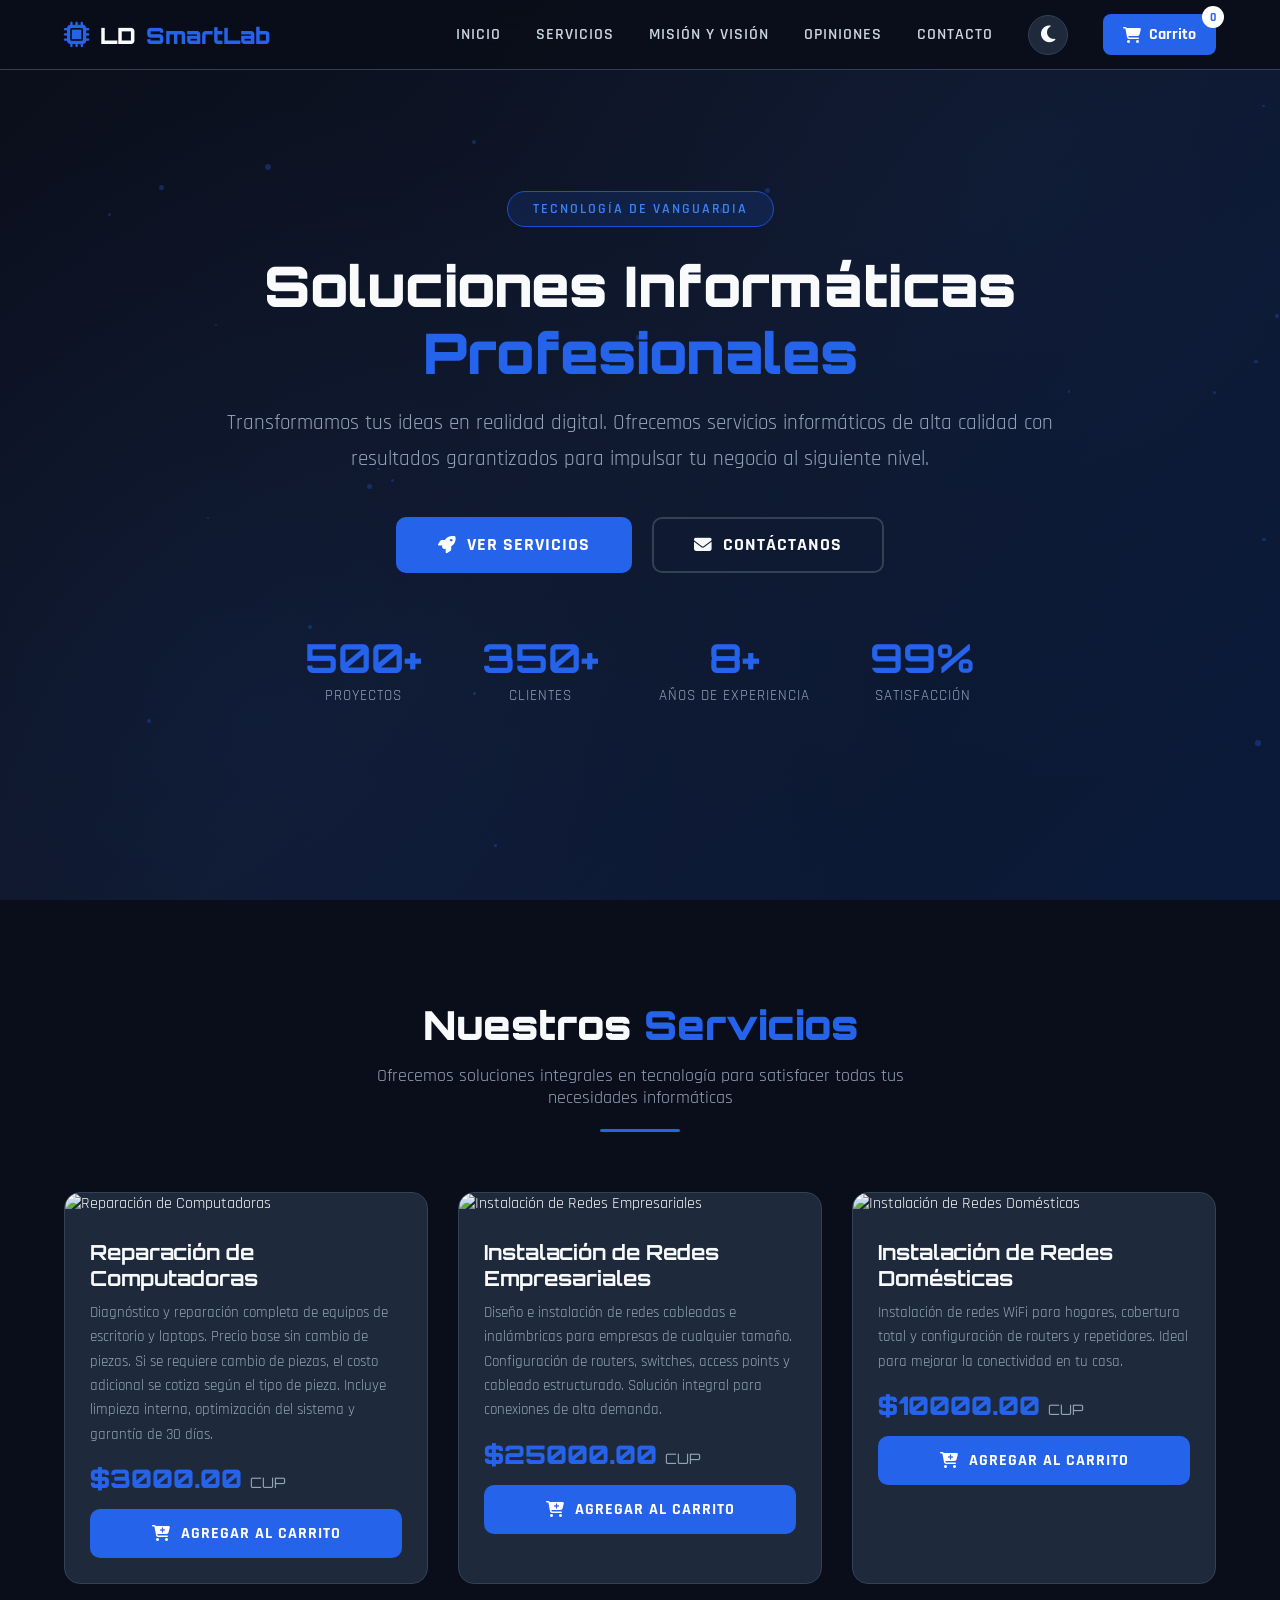
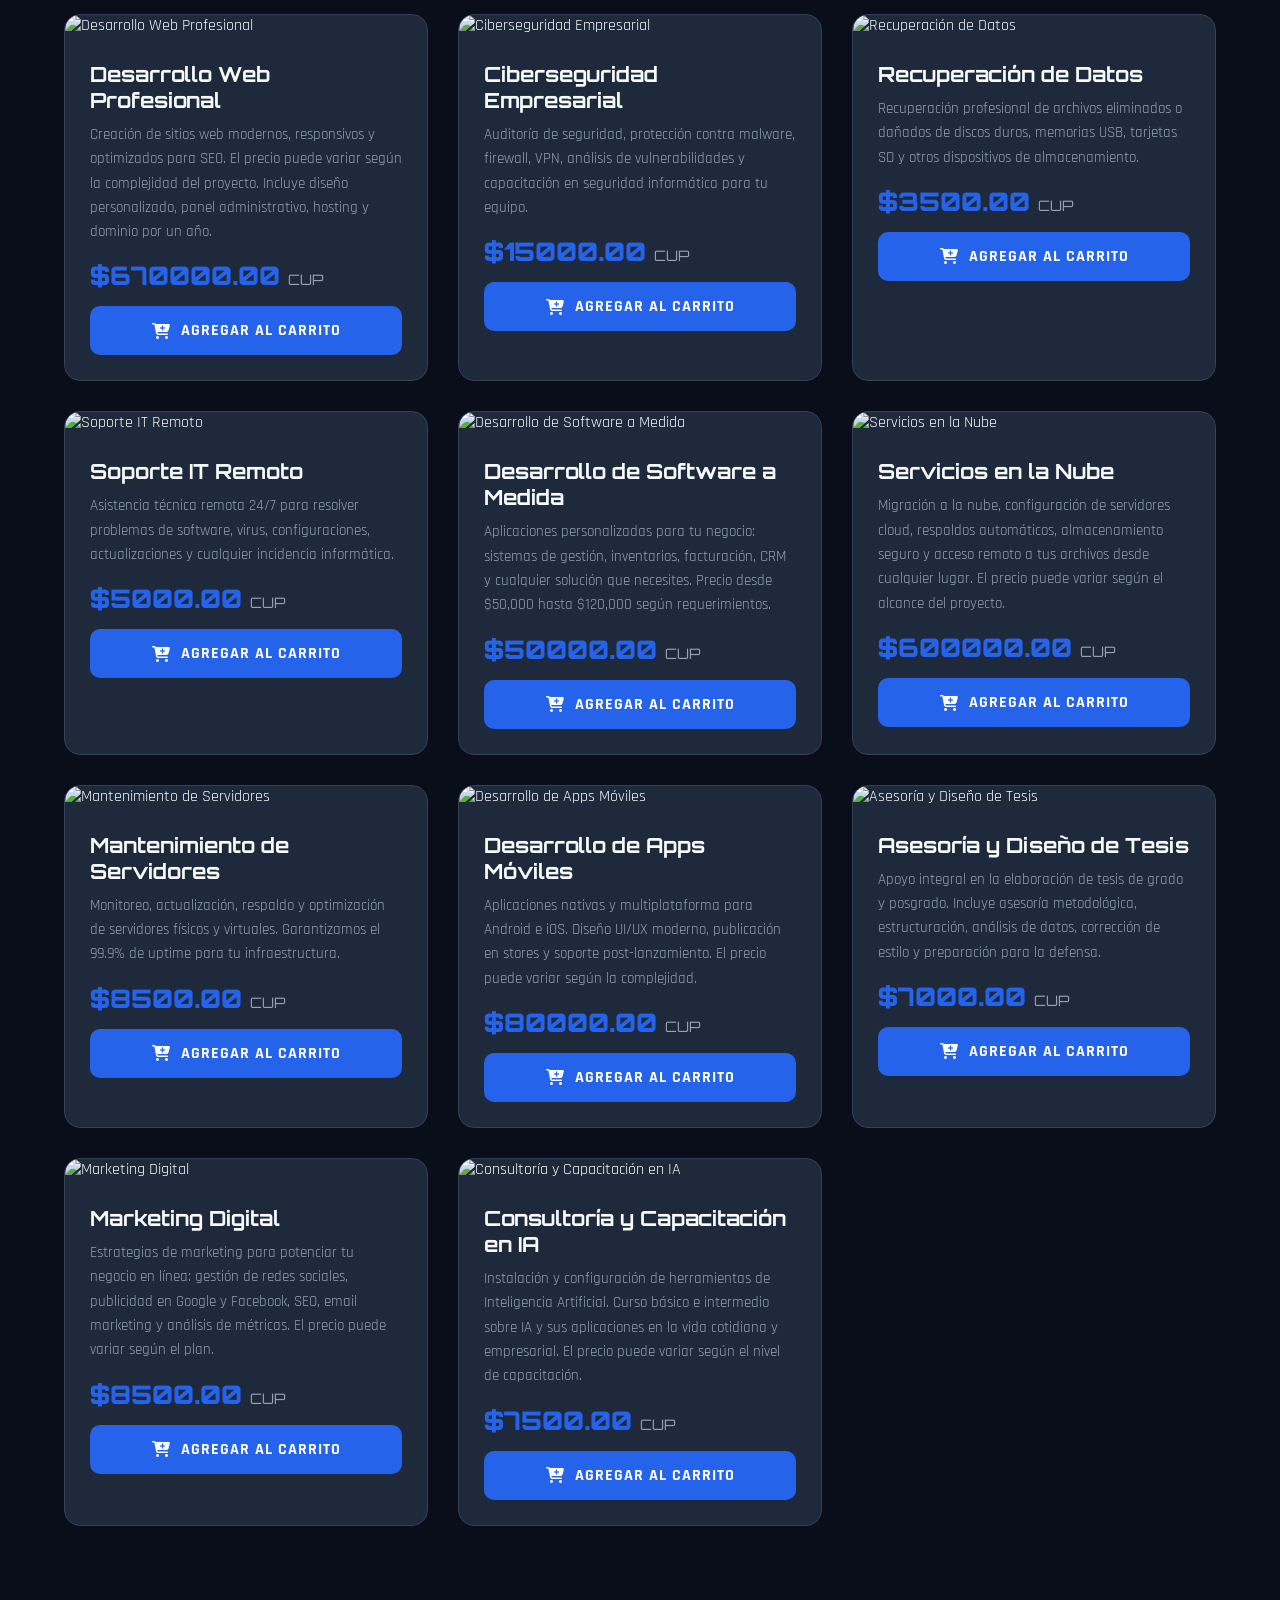
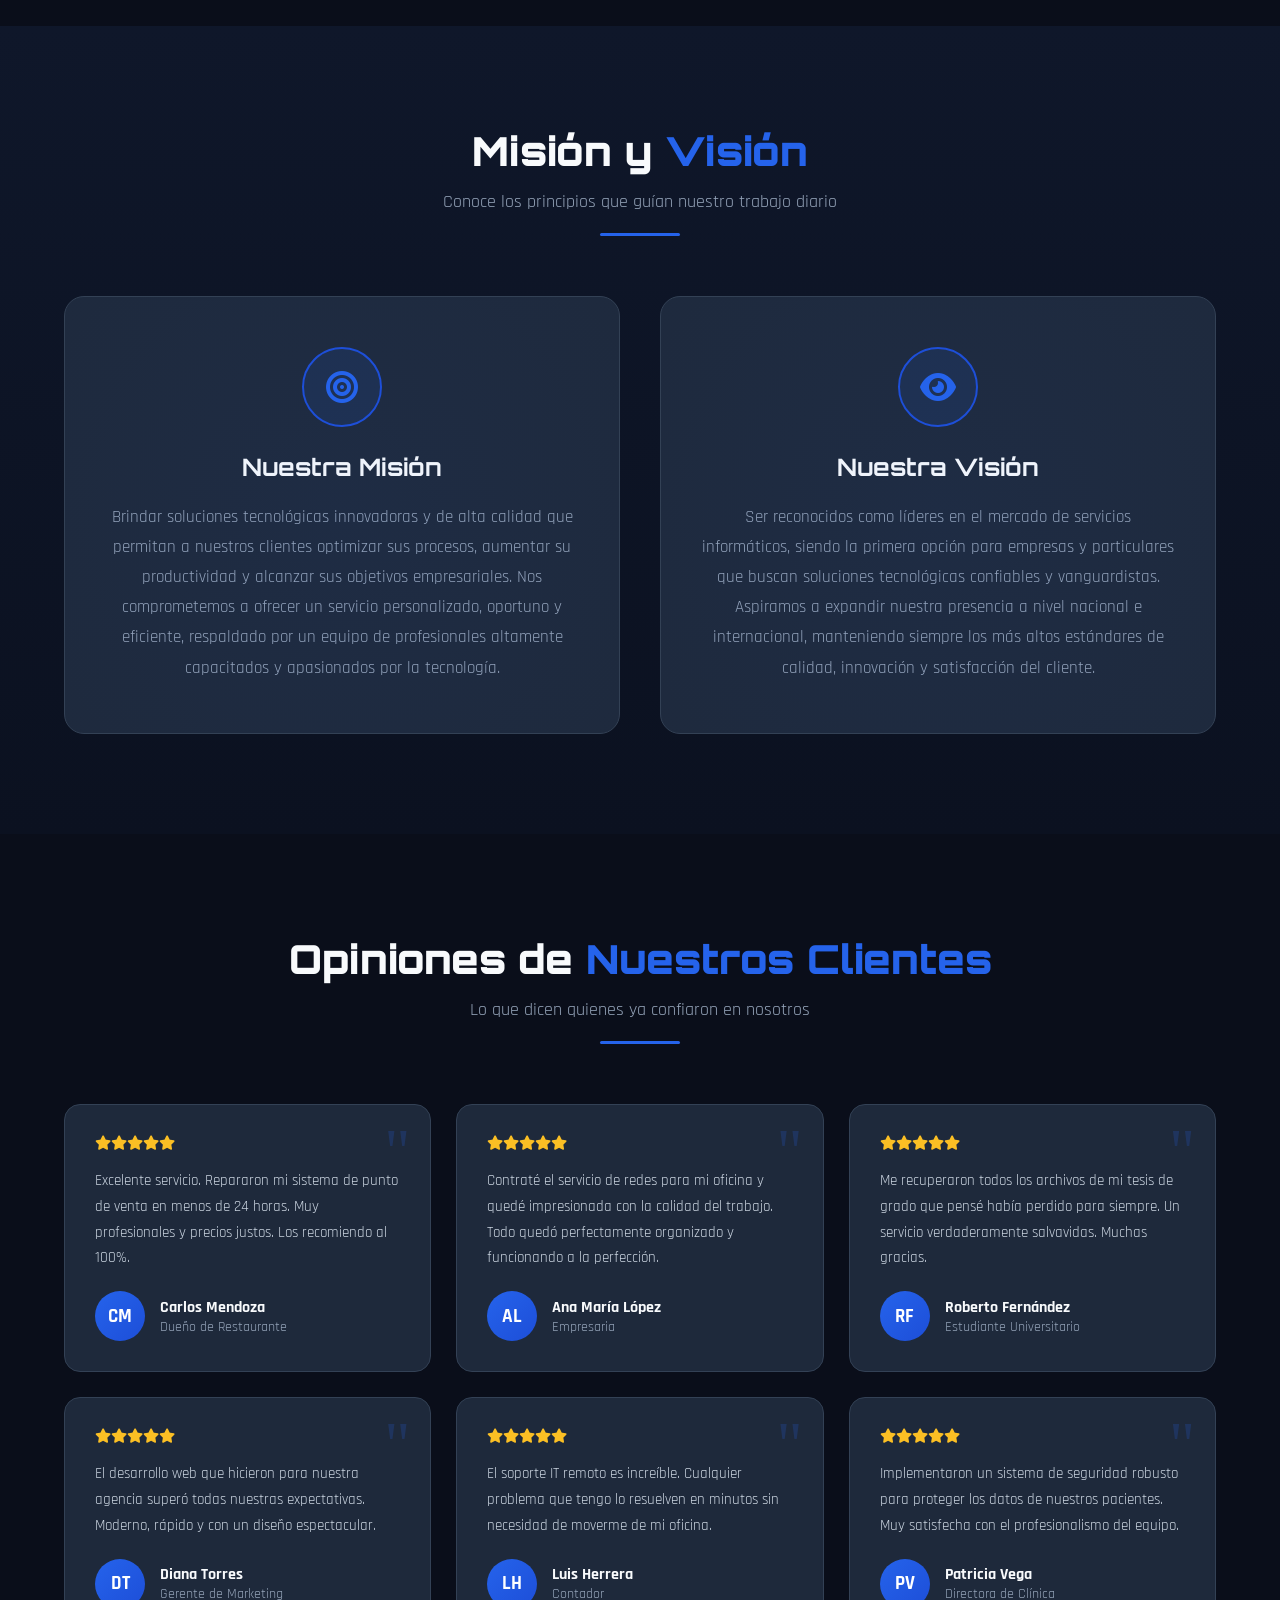
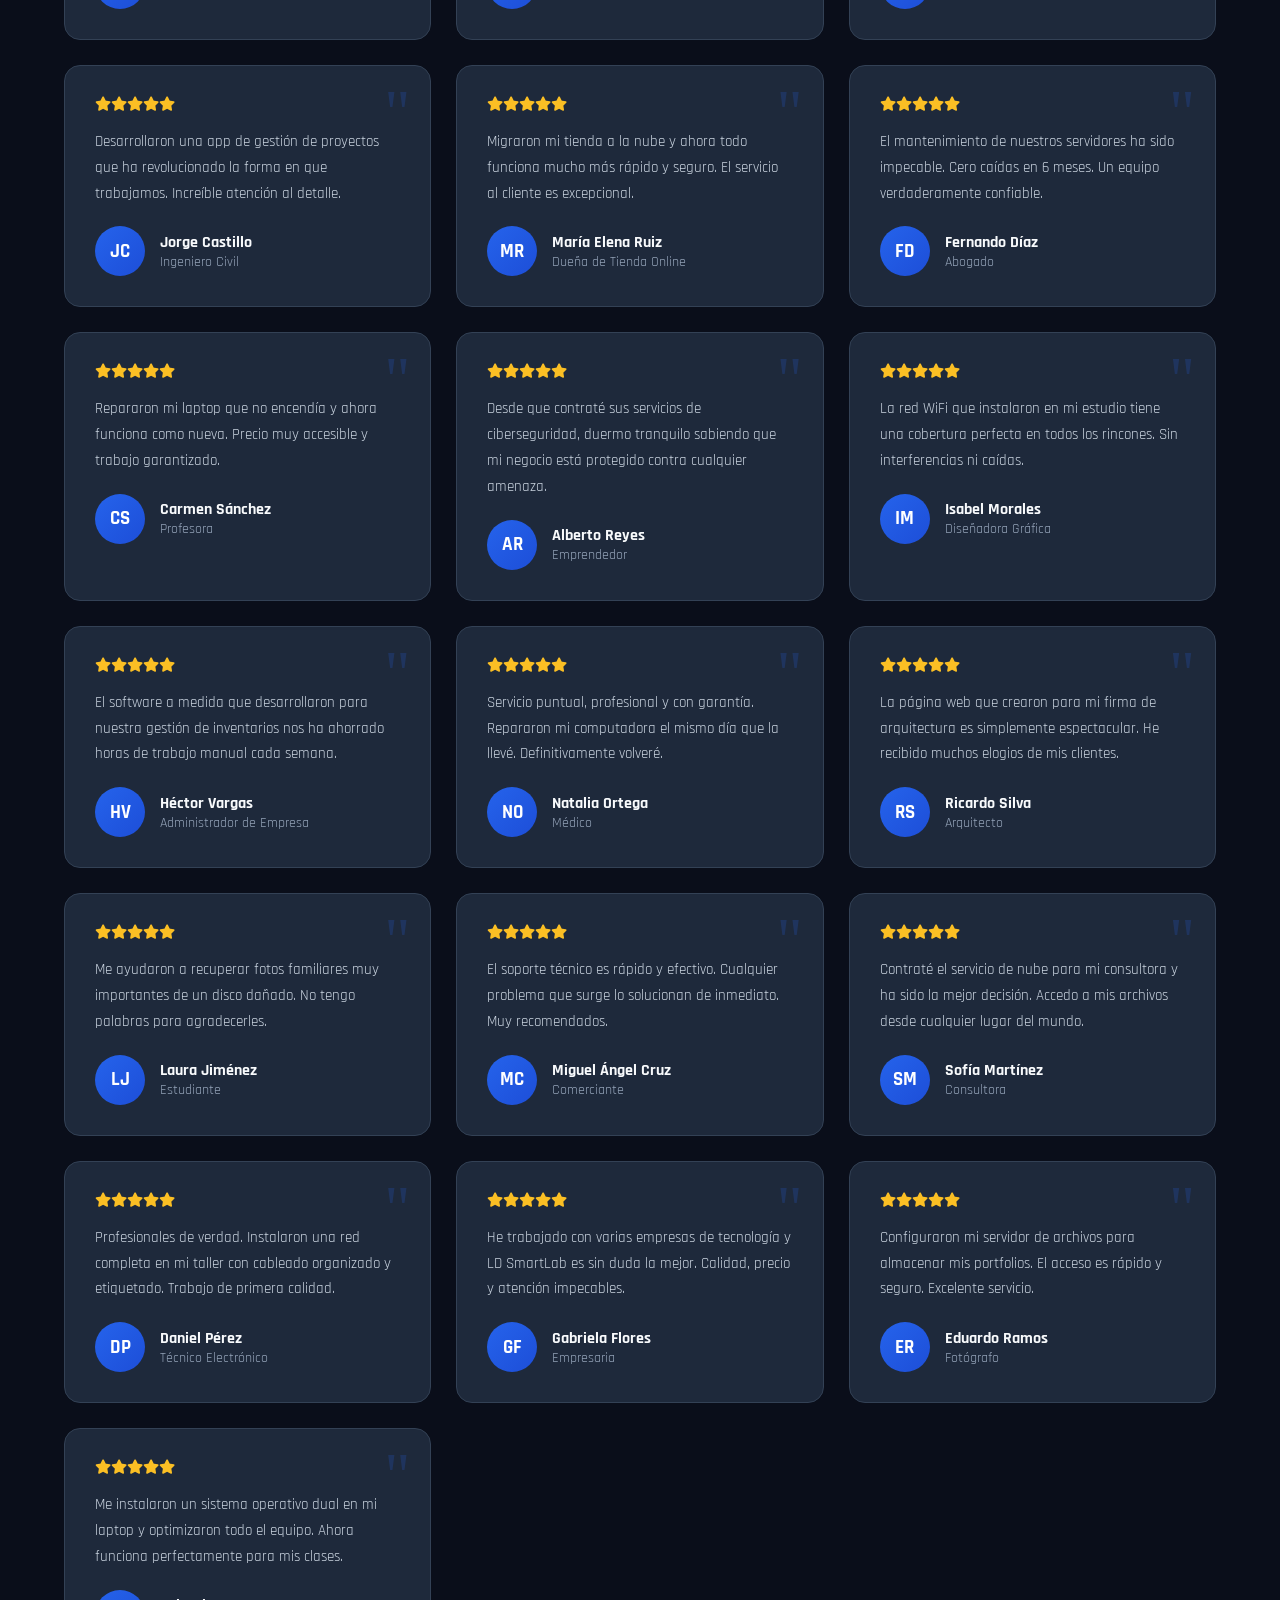
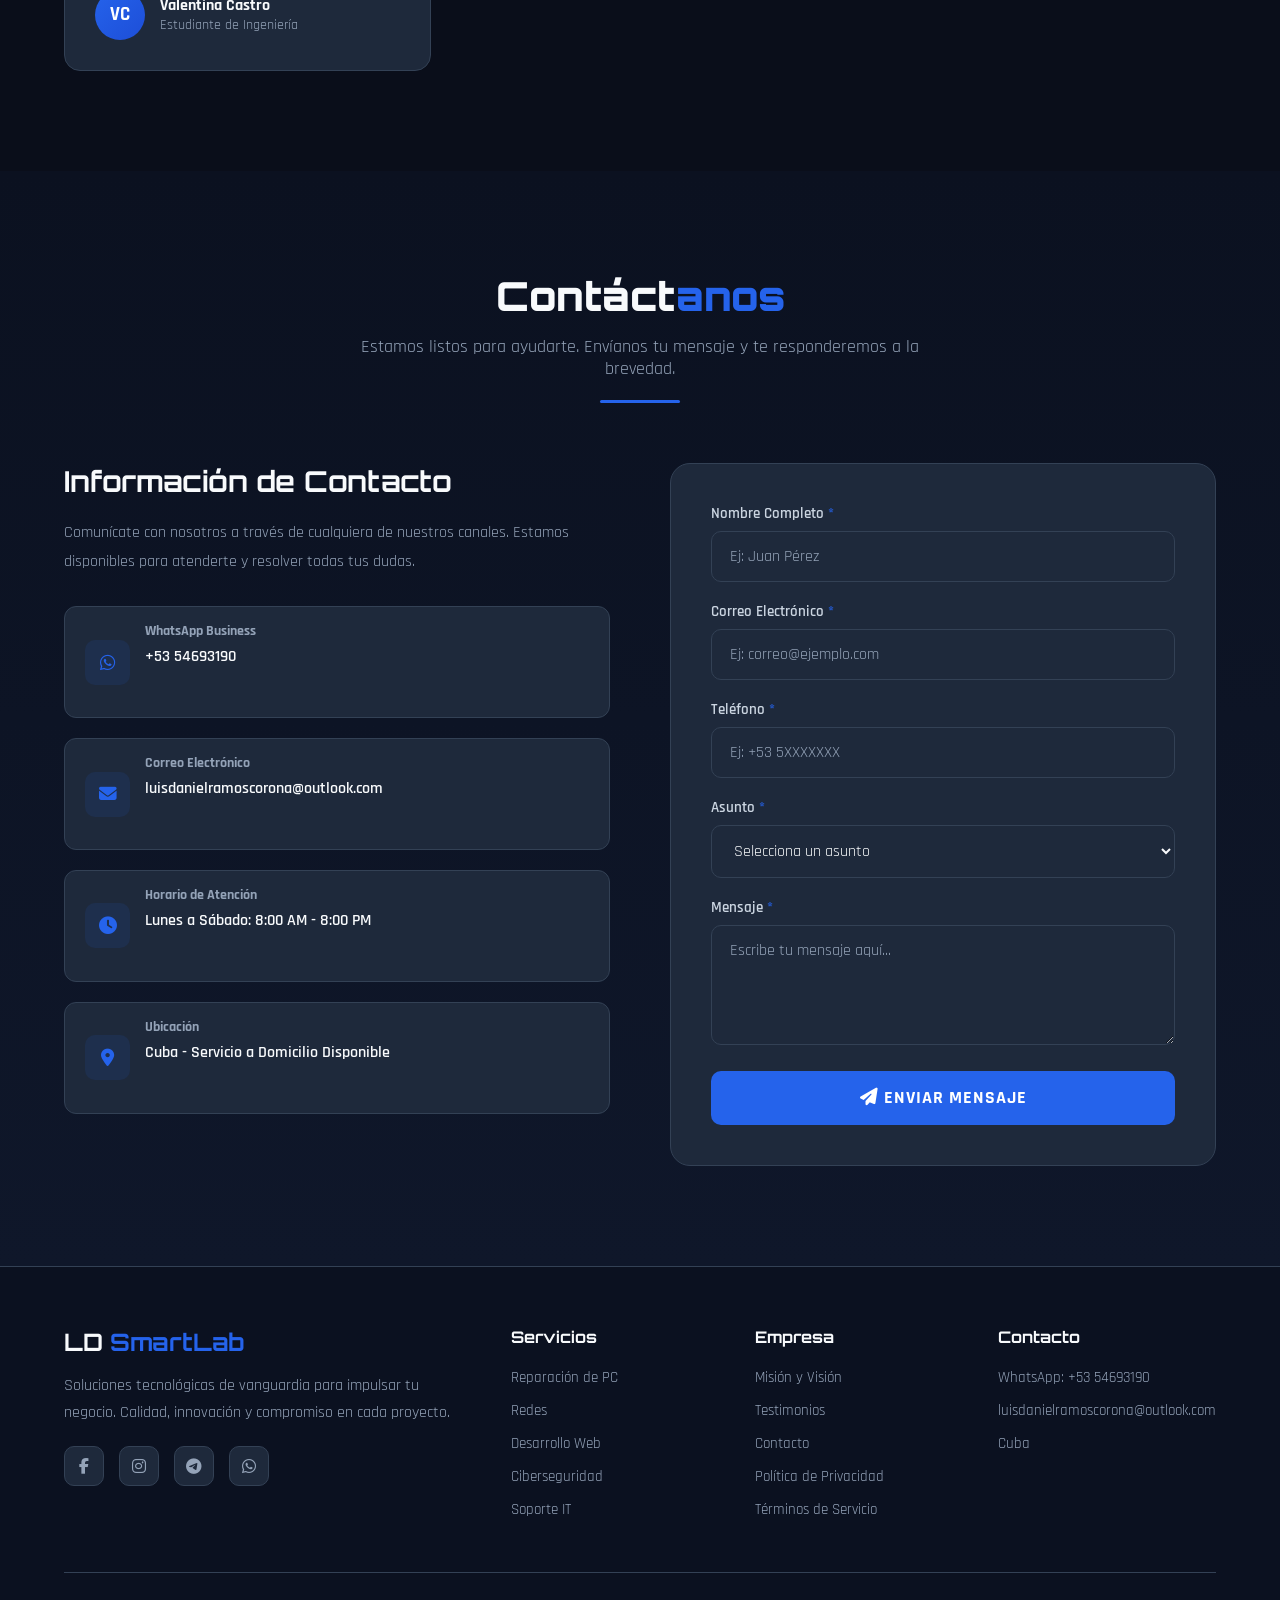
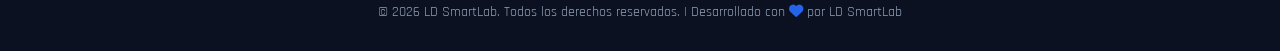
==== commit 3958433c: "Add files via upload" ====
--- a/index.html
+++ b/index.html
@@ -1527,7 +1527,7 @@
                 description: "Instalación de redes WiFi para hogares, cobertura total y configuración de routers y repetidores. Ideal para mejorar la conectividad en tu casa.",
                 price: 10000,
                 currency: "CUP",
-                image: "https://images.unsplash.com/photo-1614654542443-8a3da63e6599?w=600&h=400&fit=crop"
+                image: "https://images.unsplash.com/photo-1558494949-ef010cbdcc31?w=600&h=400&fit=crop"
             },
             {
                 id: 4,
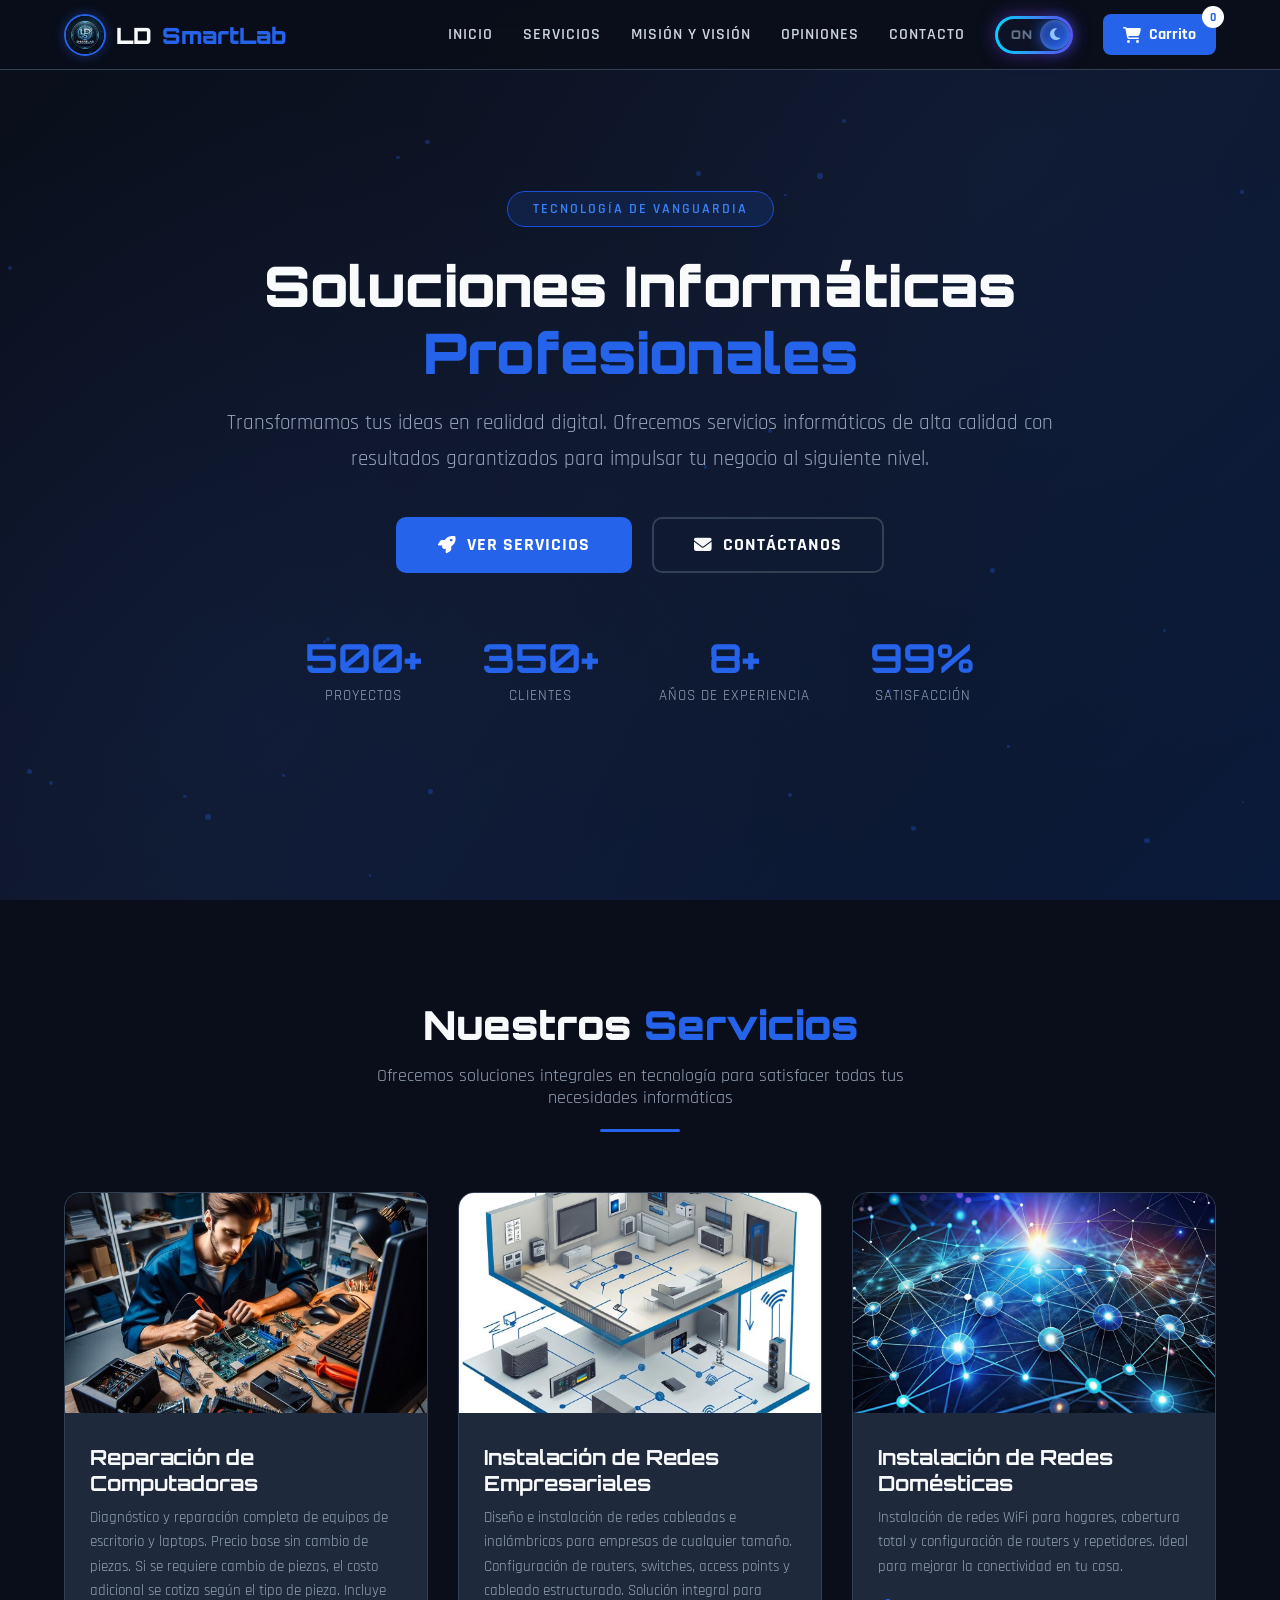
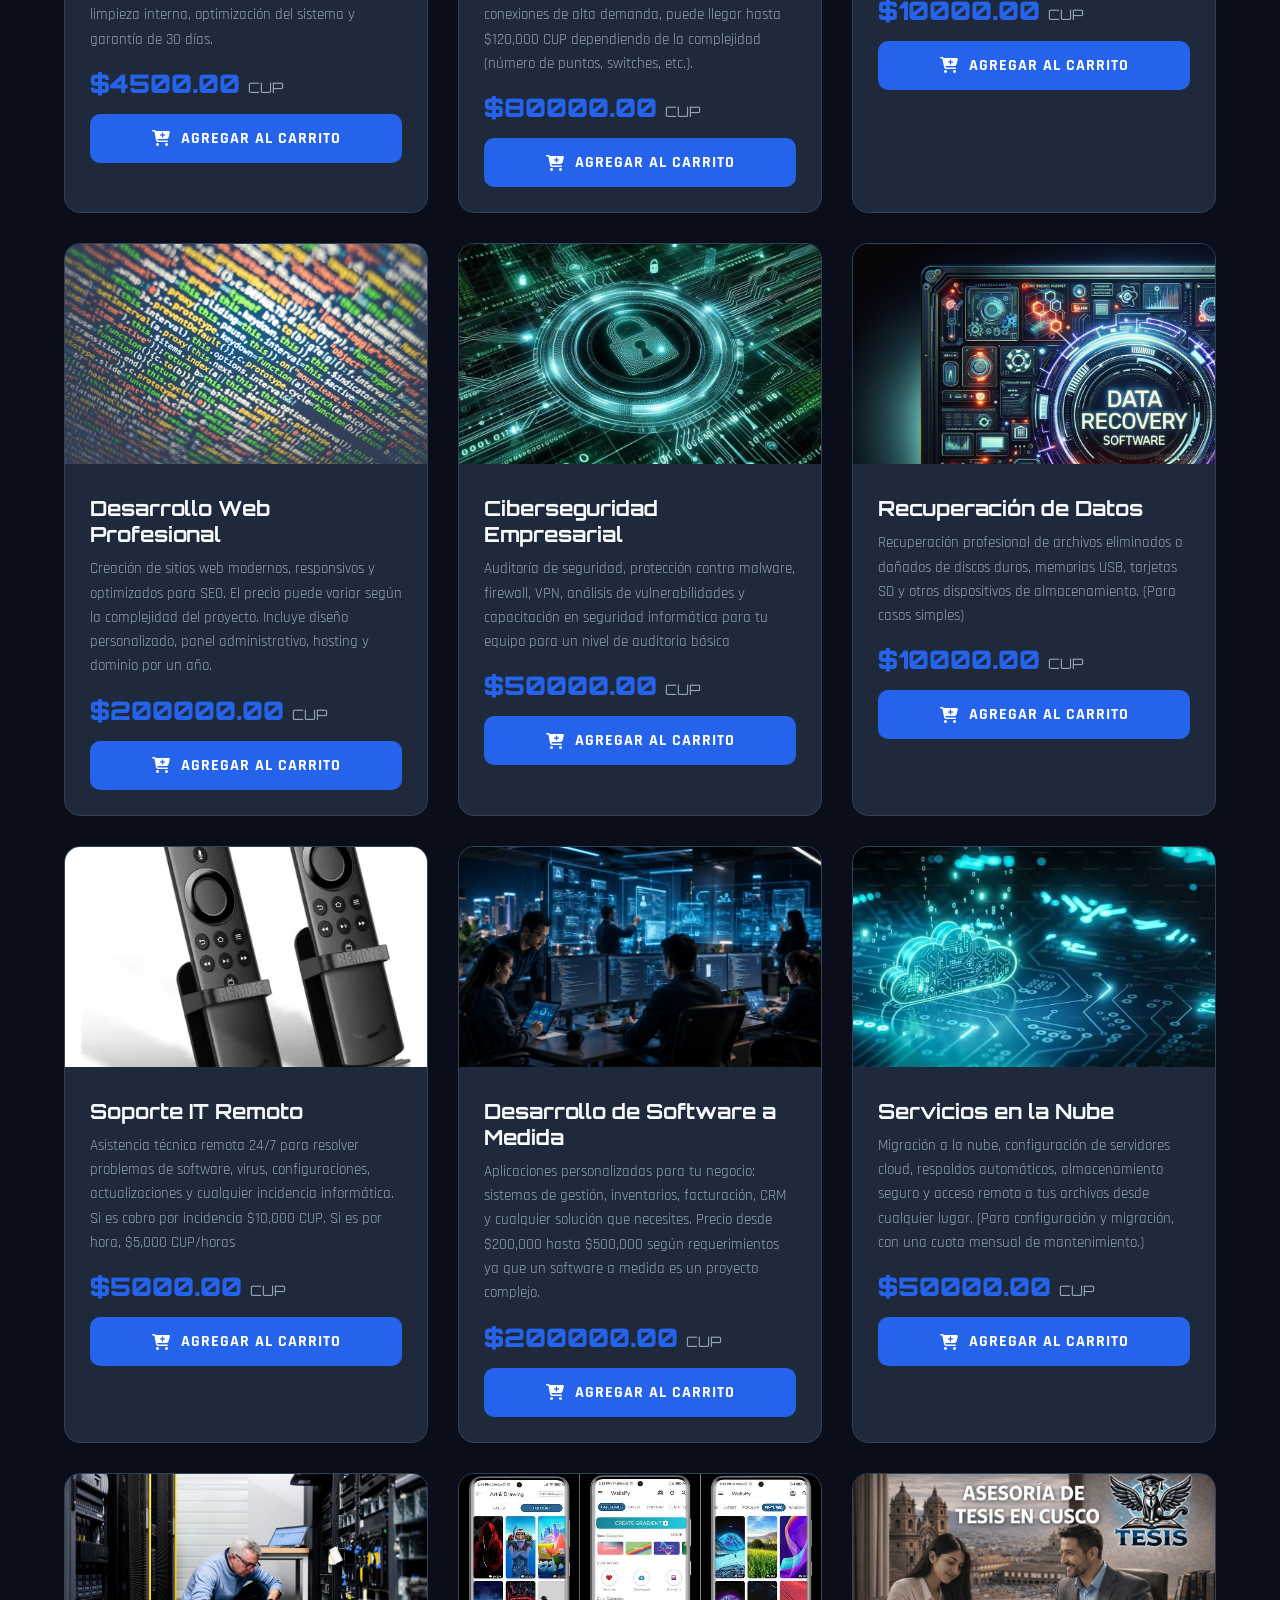
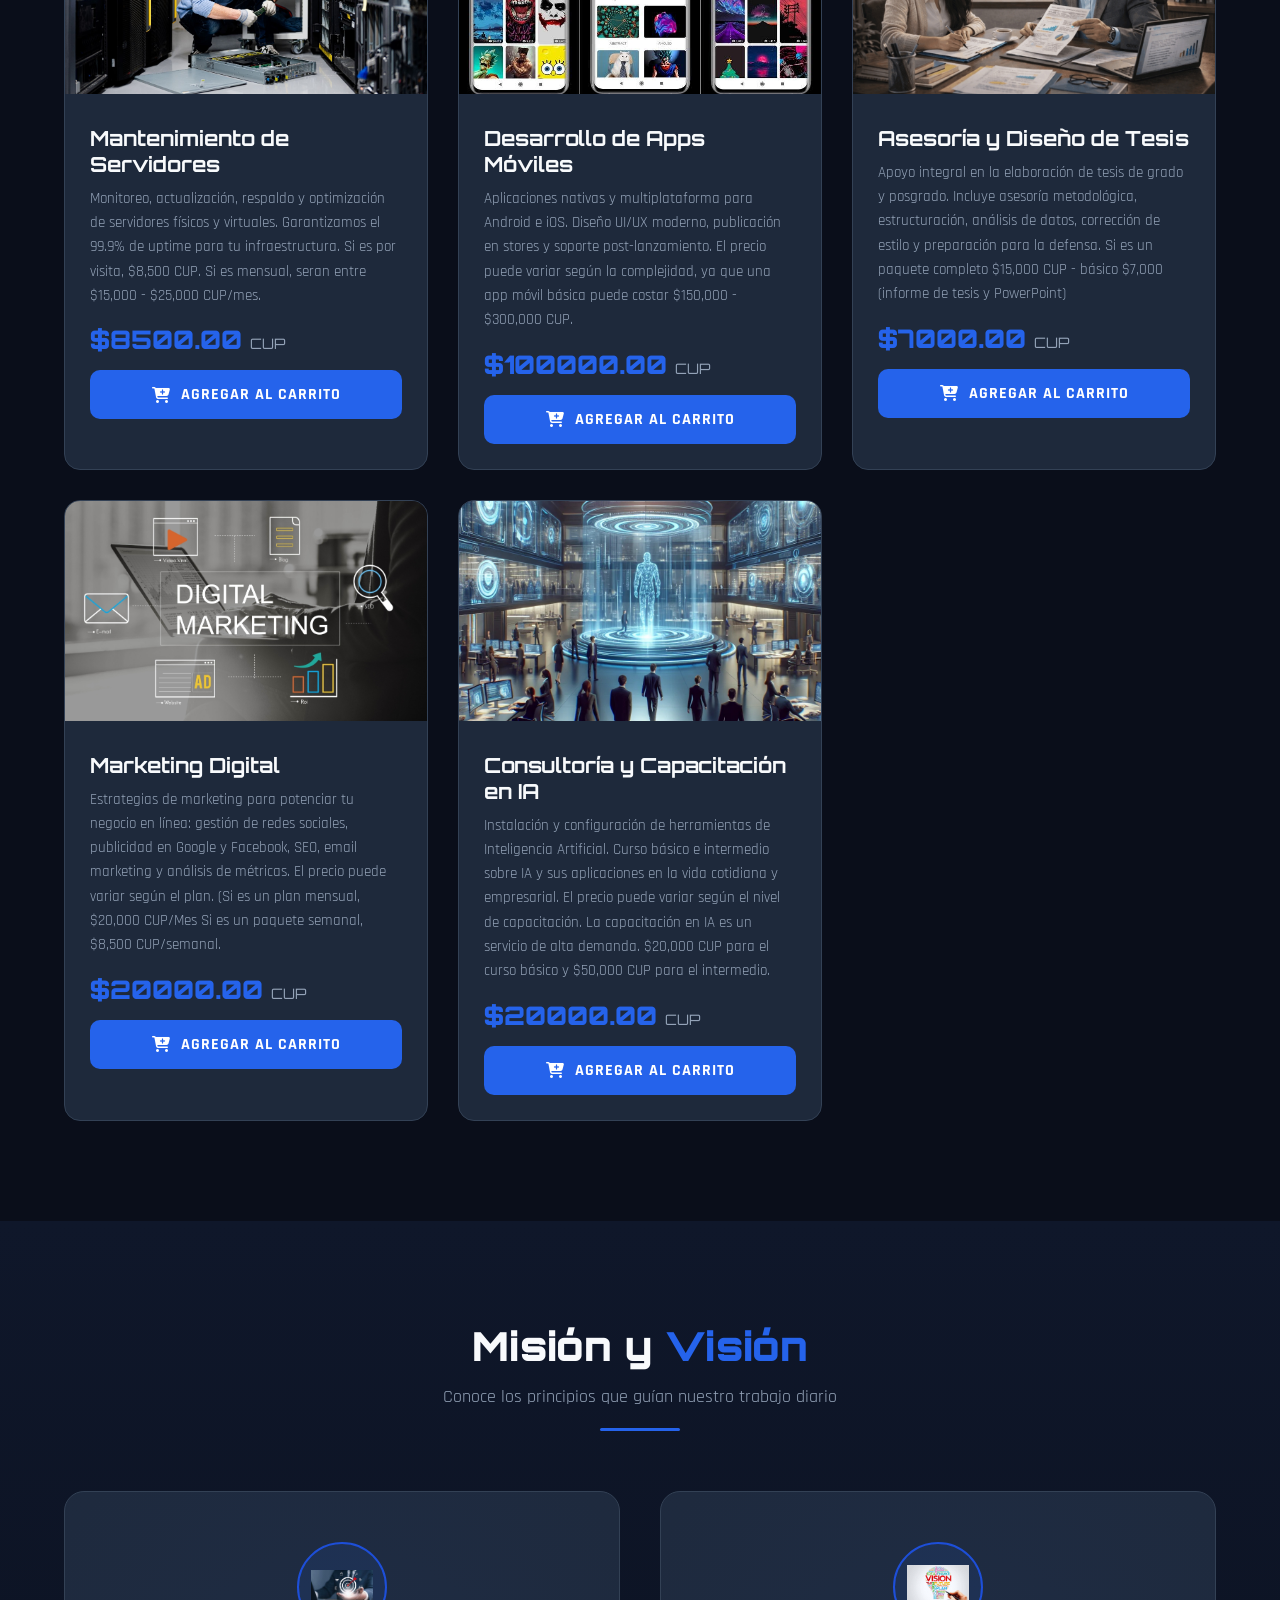
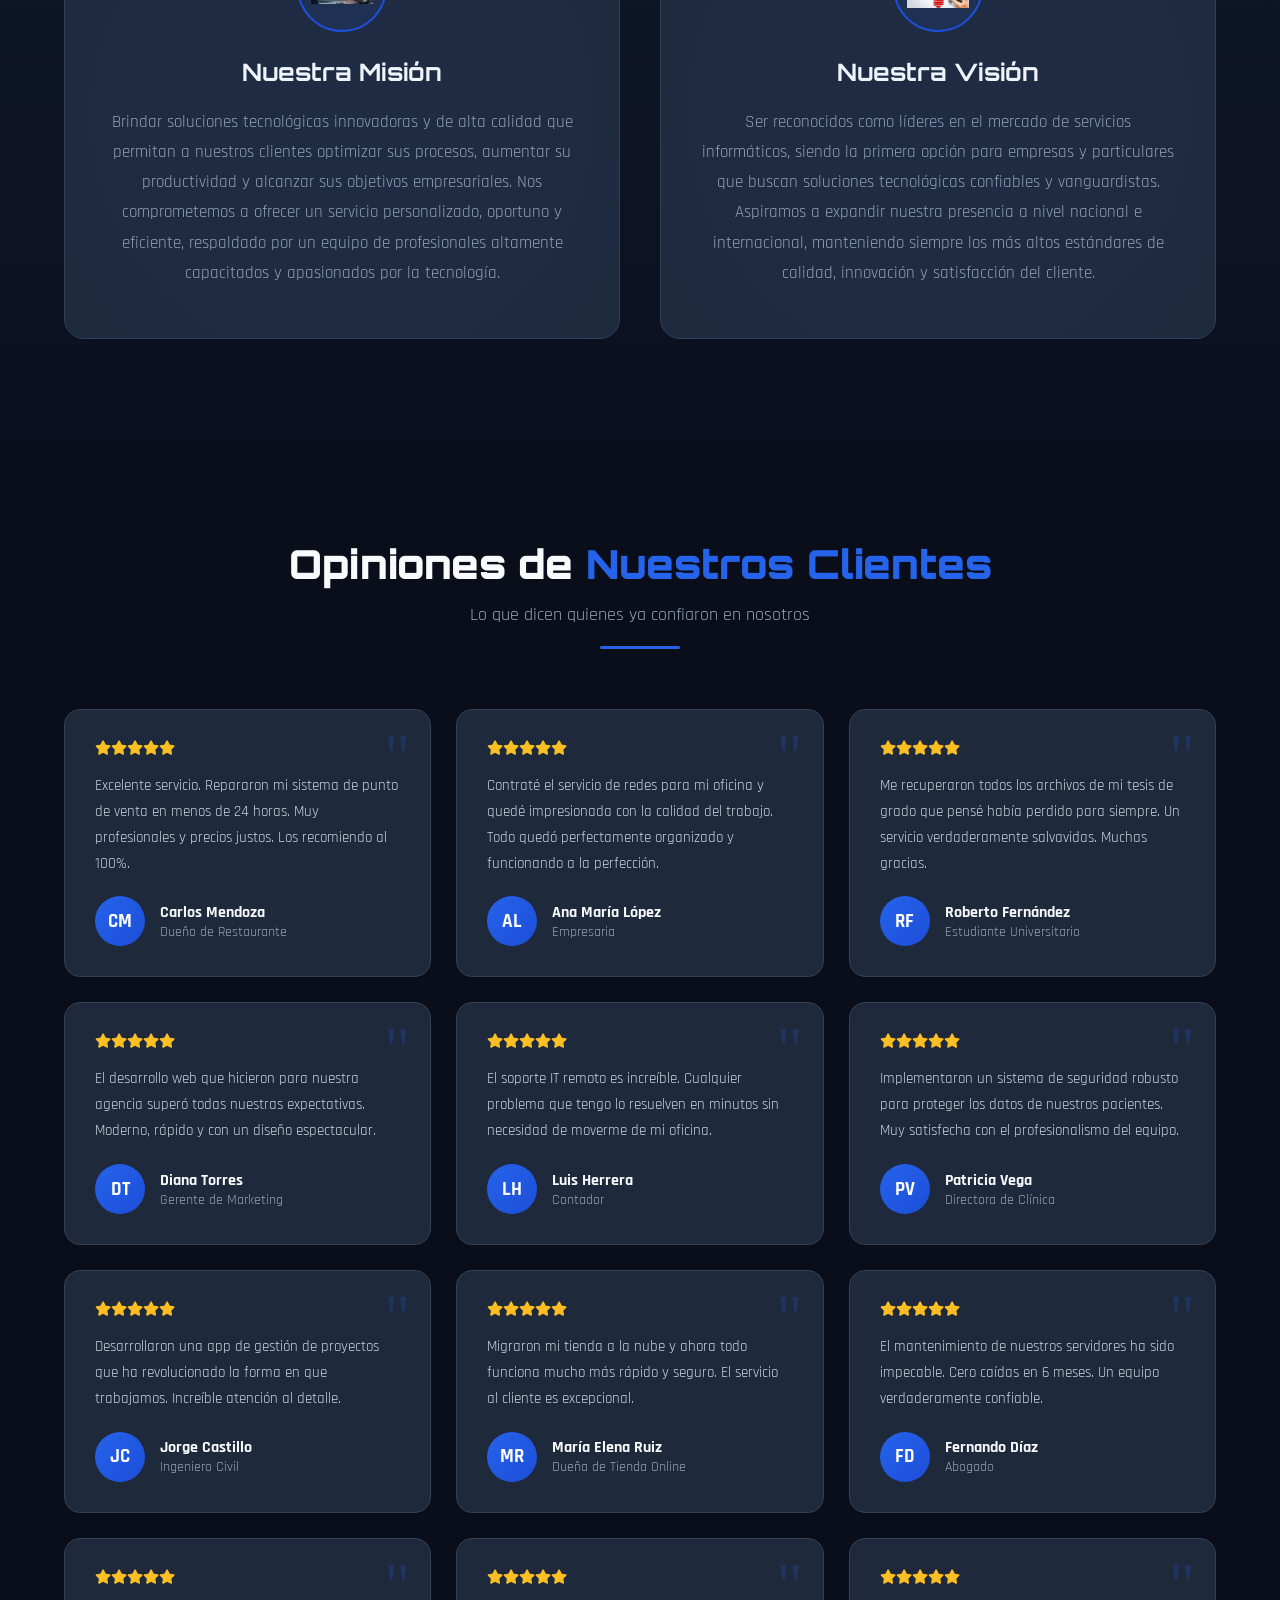
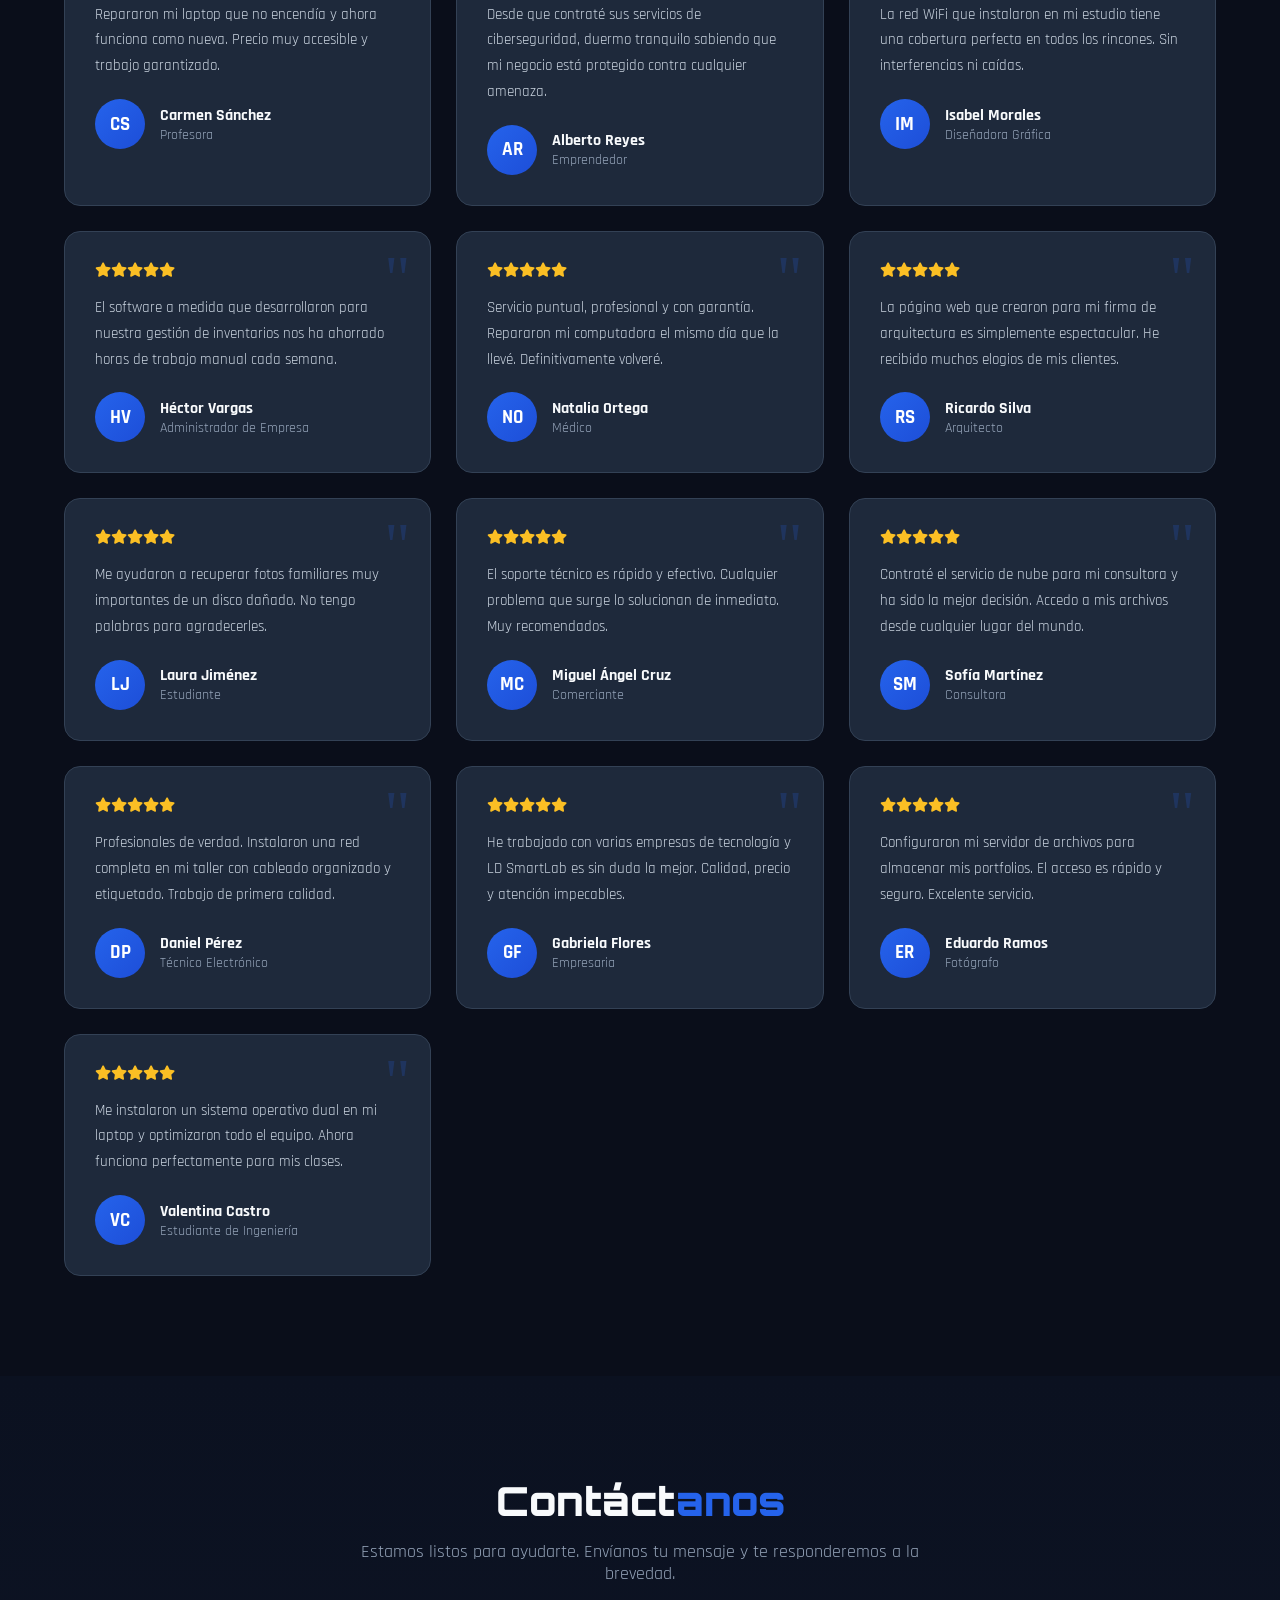
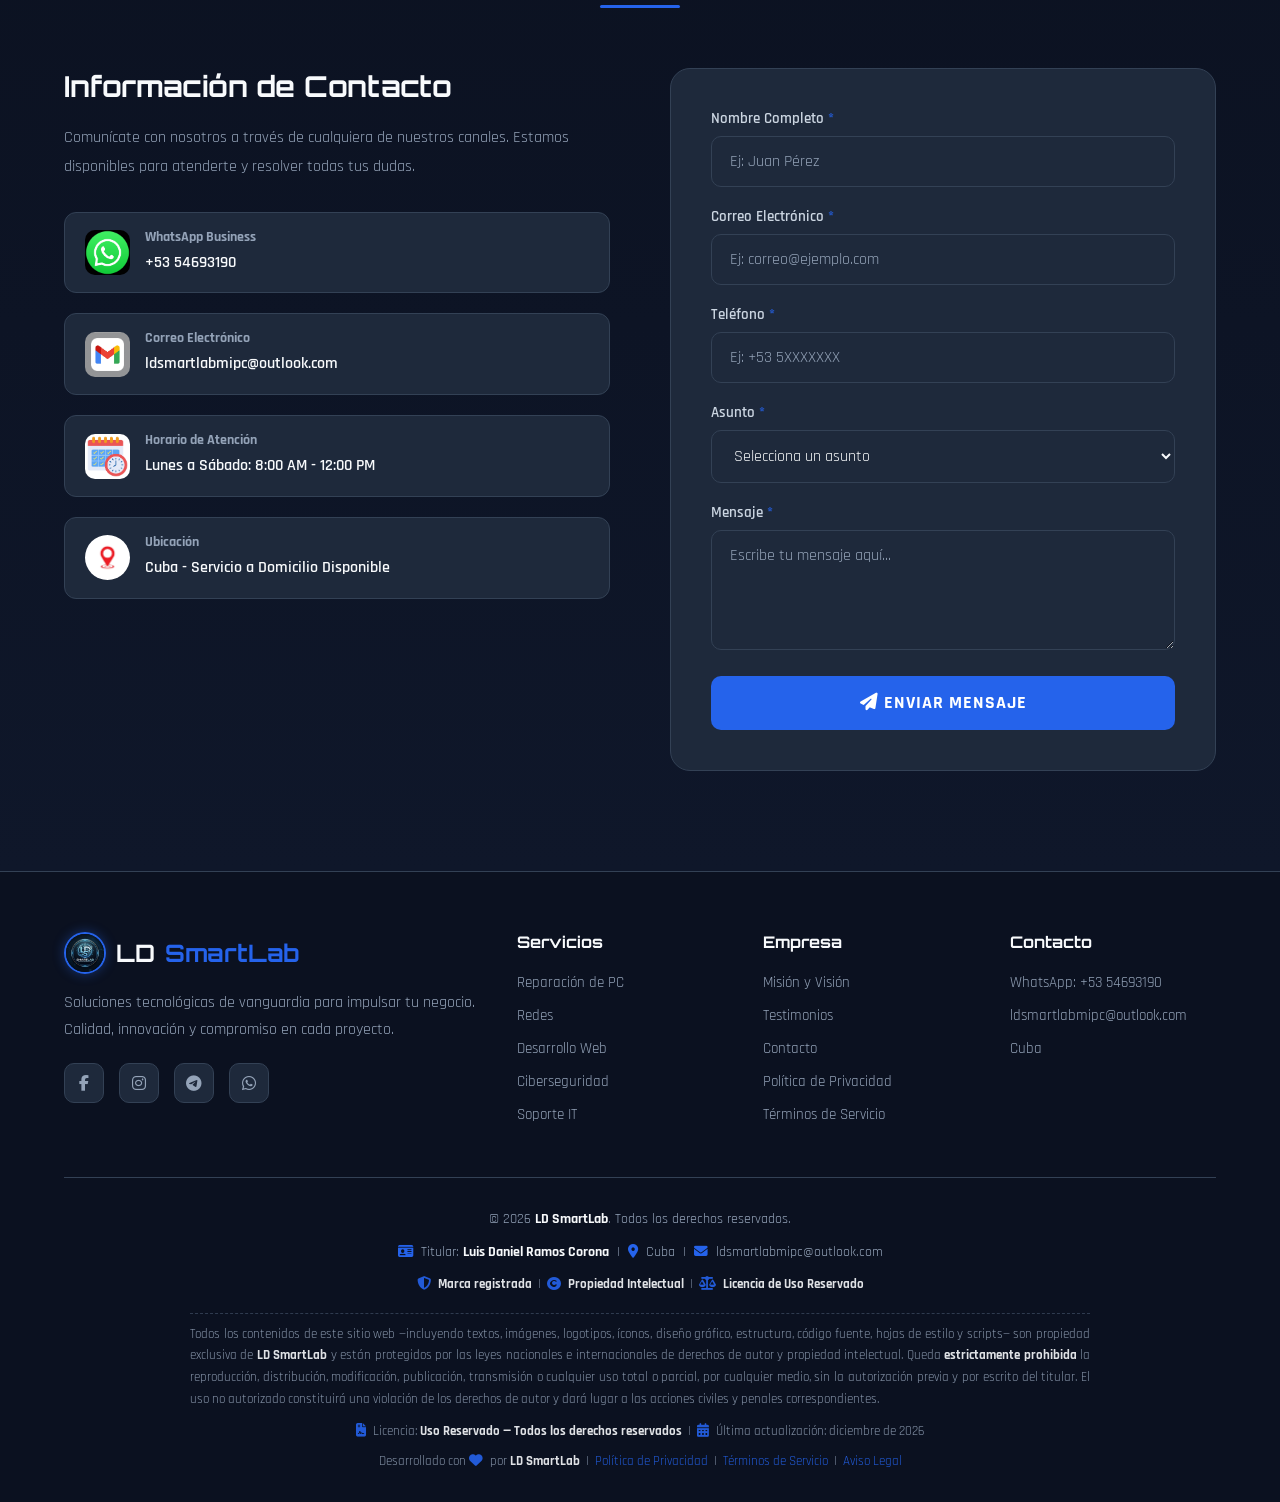
==== commit 4a4da8ed: "Add files via upload" ====
--- a/index.html
+++ b/index.html
@@ -6,1248 +6,37 @@
     <meta name="description" content="LD SmartLab - Servicios Informáticos Profesionales en Cuba" />
     <meta name="keywords" content="servicios informáticos, reparación, redes, desarrollo web, ciberseguridad, Cuba" />
     <meta name="author" content="LD SmartLab" />
+    <meta name="copyright" content="LD SmartLab - Luis Daniel Ramos Corona" />
+    <meta name="robots" content="index, follow" />
     <title>LD SmartLab | Servicios Informáticos Profesionales</title>
+    <link rel="icon" type="image/jpeg" href="assets/img/logo.jpg" />
     <link rel="preconnect" href="https://fonts.googleapis.com" />
     <link href="https://fonts.googleapis.com/css2?family=Orbitron:wght@400;700;900&family=Rajdhani:wght@300;400;500;600;700&display=swap" rel="stylesheet" />
     <link rel="stylesheet" href="https://cdnjs.cloudflare.com/ajax/libs/font-awesome/6.5.1/css/all.min.css" />
-    <style>
-        /* ===== VARIABLES ===== */
-        :root {
-            --bg-primary: #0a0e1a;
-            --bg-secondary: #0f172a;
-            --bg-tertiary: #0b1120;
-            --bg-card: #1e293b;
-            --bg-input: #1e293b;
-            --text-primary: #f8fafc;
-            --text-secondary: #cbd5e1;
-            --text-muted: #94a3b8;
-            --border-color: #334155;
-            --primary: #2563eb;
-            --primary-light: #3b82f6;
-            --primary-dark: #1d4ed8;
-            --primary-glow: rgba(37, 99, 235, 0.4);
-            --shadow: 0 20px 50px rgba(37, 99, 235, 0.15);
-            --transition: 0.3s ease;
-        }
-
-        body.light-mode {
-            --bg-primary: #f1f5f9;
-            --bg-secondary: #ffffff;
-            --bg-tertiary: #e2e8f0;
-            --bg-card: #ffffff;
-            --bg-input: #ffffff;
-            --text-primary: #0f172a;
-            --text-secondary: #1e293b;
-            --text-muted: #64748b;
-            --border-color: #cbd5e1;
-            --primary: #2563eb;
-            --primary-light: #3b82f6;
-            --primary-dark: #1d4ed8;
-            --primary-glow: rgba(37, 99, 235, 0.3);
-            --shadow: 0 20px 50px rgba(0, 0, 0, 0.08);
-        }
-
-        /* ===== RESET & BASE ===== */
-        * {
-            margin: 0;
-            padding: 0;
-            box-sizing: border-box;
-        }
-        html {
-            scroll-behavior: smooth;
-        }
-        body {
-            font-family: 'Rajdhani', sans-serif;
-            background: var(--bg-primary);
-            color: var(--text-primary);
-            overflow-x: hidden;
-            transition: background var(--transition), color var(--transition);
-        }
-        ::-webkit-scrollbar {
-            width: 8px;
-        }
-        ::-webkit-scrollbar-track {
-            background: var(--bg-secondary);
-        }
-        ::-webkit-scrollbar-thumb {
-            background: var(--primary);
-            border-radius: 4px;
-        }
-        ::-webkit-scrollbar-thumb:hover {
-            background: var(--primary-light);
-        }
-
-        /* ===== ANIMATIONS ===== */
-        @keyframes fadeInUp {
-            from { opacity: 0; transform: translateY(40px); }
-            to { opacity: 1; transform: translateY(0); }
-        }
-        @keyframes fadeIn {
-            from { opacity: 0; }
-            to { opacity: 1; }
-        }
-        @keyframes pulse {
-            0%, 100% { box-shadow: 0 0 0 0 var(--primary-glow); }
-            50% { box-shadow: 0 0 20px 10px var(--primary-glow); }
-        }
-        @keyframes glow {
-            0%, 100% { text-shadow: 0 0 10px var(--primary-glow), 0 0 20px var(--primary-glow); }
-            50% { text-shadow: 0 0 20px var(--primary-glow), 0 0 40px var(--primary-glow); }
-        }
-        @keyframes float {
-            0%, 100% { transform: translateY(0); }
-            50% { transform: translateY(-10px); }
-        }
-        @keyframes slideInLeft {
-            from { opacity: 0; transform: translateX(-60px); }
-            to { opacity: 1; transform: translateX(0); }
-        }
-        @keyframes slideInRight {
-            from { opacity: 0; transform: translateX(60px); }
-            to { opacity: 1; transform: translateX(0); }
-        }
-
-        .animate { opacity: 0; }
-        .animate.visible { animation: fadeInUp 0.8s ease forwards; }
-        .animate-left.visible { animation: slideInLeft 0.8s ease forwards; }
-        .animate-right.visible { animation: slideInRight 0.8s ease forwards; }
-
-        /* ===== NAVBAR ===== */
-        .navbar {
-            position: fixed;
-            top: 0;
-            left: 0;
-            right: 0;
-            z-index: 1000;
-            background: rgba(10, 14, 26, 0.95);
-            backdrop-filter: blur(15px);
-            border-bottom: 1px solid var(--border-color);
-            padding: 0 5%;
-            display: flex;
-            justify-content: space-between;
-            align-items: center;
-            height: 70px;
-            transition: all var(--transition);
-        }
-        body.light-mode .navbar {
-            background: rgba(255, 255, 255, 0.95);
-        }
-        .navbar.scrolled {
-            background: rgba(10, 14, 26, 0.98);
-            box-shadow: 0 5px 30px rgba(37, 99, 235, 0.15);
-        }
-        body.light-mode .navbar.scrolled {
-            background: rgba(255, 255, 255, 0.98);
-            box-shadow: 0 5px 30px rgba(0, 0, 0, 0.08);
-        }
-
-        .logo {
-            font-family: 'Orbitron', sans-serif;
-            font-size: 1.4rem;
-            font-weight: 900;
-            color: var(--text-primary);
-            text-decoration: none;
-            display: flex;
-            align-items: center;
-            gap: 10px;
-        }
-        .logo i {
-            color: var(--primary);
-            font-size: 1.6rem;
-        }
-        .logo span {
-            color: var(--primary);
-        }
-
-        .nav-links {
-            display: flex;
-            list-style: none;
-            gap: 35px;
-            align-items: center;
-        }
-        .nav-links a {
-            color: var(--text-secondary);
-            text-decoration: none;
-            font-weight: 600;
-            font-size: 1rem;
-            text-transform: uppercase;
-            letter-spacing: 1px;
-            position: relative;
-            transition: color var(--transition);
-        }
-        .nav-links a::after {
-            content: '';
-            position: absolute;
-            bottom: -5px;
-            left: 0;
-            width: 0;
-            height: 2px;
-            background: var(--primary);
-            transition: width var(--transition);
-        }
-        .nav-links a:hover {
-            color: var(--primary);
-        }
-        .nav-links a:hover::after {
-            width: 100%;
-        }
-
-        .cart-btn {
-            position: relative;
-            background: var(--primary);
-            color: #fff;
-            border: none;
-            padding: 10px 20px;
-            border-radius: 8px;
-            font-family: 'Rajdhani', sans-serif;
-            font-weight: 700;
-            font-size: 1rem;
-            cursor: pointer;
-            display: flex;
-            align-items: center;
-            gap: 8px;
-            transition: all var(--transition);
-        }
-        .cart-btn:hover {
-            background: var(--primary-light);
-            transform: scale(1.05);
-            box-shadow: 0 0 20px var(--primary-glow);
-        }
-        .cart-count {
-            position: absolute;
-            top: -8px;
-            right: -8px;
-            background: #fff;
-            color: var(--primary);
-            font-size: 0.75rem;
-            font-weight: 900;
-            width: 22px;
-            height: 22px;
-            border-radius: 50%;
-            display: flex;
-            align-items: center;
-            justify-content: center;
-        }
-
-        .theme-toggle {
-            background: var(--bg-card);
-            border: 1px solid var(--border-color);
-            color: var(--text-primary);
-            width: 40px;
-            height: 40px;
-            border-radius: 50%;
-            font-size: 1.2rem;
-            cursor: pointer;
-            transition: all var(--transition);
-            display: flex;
-            align-items: center;
-            justify-content: center;
-        }
-        .theme-toggle:hover {
-            border-color: var(--primary);
-            color: var(--primary);
-        }
-
-        .mobile-menu-btn {
-            display: none;
-            background: none;
-            border: none;
-            color: var(--text-primary);
-            font-size: 1.5rem;
-            cursor: pointer;
-        }
-
-        /* ===== HERO ===== */
-        .hero {
-            min-height: 100vh;
-            display: flex;
-            align-items: center;
-            justify-content: center;
-            text-align: center;
-            padding: 100px 5% 60px;
-            position: relative;
-            overflow: hidden;
-            background: linear-gradient(135deg, var(--bg-primary) 0%, var(--bg-secondary) 50%, #0a1a3a 100%);
-            transition: background var(--transition);
-        }
-        body.light-mode .hero {
-            background: linear-gradient(135deg, #e2e8f0 0%, #f8fafc 50%, #dbeafe 100%);
-        }
-        .hero::before {
-            content: '';
-            position: absolute;
-            top: 0;
-            left: 0;
-            right: 0;
-            bottom: 0;
-            background: radial-gradient(circle at 20% 80%, rgba(37, 99, 235, 0.08) 0%, transparent 50%),
-                        radial-gradient(circle at 80% 20%, rgba(37, 99, 235, 0.05) 0%, transparent 50%);
-            pointer-events: none;
-        }
-        .hero-content {
-            position: relative;
-            z-index: 2;
-            max-width: 900px;
-        }
-        .hero-badge {
-            display: inline-block;
-            background: rgba(37, 99, 235, 0.15);
-            border: 1px solid var(--primary-dark);
-            color: var(--primary-light);
-            padding: 8px 25px;
-            border-radius: 50px;
-            font-weight: 600;
-            font-size: 0.9rem;
-            letter-spacing: 2px;
-            text-transform: uppercase;
-            margin-bottom: 25px;
-            animation: fadeInUp 0.8s ease;
-        }
-        .hero h1 {
-            font-family: 'Orbitron', sans-serif;
-            font-size: 3.5rem;
-            font-weight: 900;
-            line-height: 1.2;
-            margin-bottom: 20px;
-            animation: fadeInUp 0.8s ease 0.2s both;
-        }
-        .hero h1 span {
-            color: var(--primary);
-            animation: glow 3s ease infinite;
-        }
-        .hero p {
-            font-size: 1.3rem;
-            color: var(--text-muted);
-            margin-bottom: 40px;
-            line-height: 1.7;
-            animation: fadeInUp 0.8s ease 0.4s both;
-        }
-        .hero-btns {
-            display: flex;
-            gap: 20px;
-            justify-content: center;
-            flex-wrap: wrap;
-            animation: fadeInUp 0.8s ease 0.6s both;
-        }
-        .btn-primary {
-            background: var(--primary);
-            color: #fff;
-            padding: 15px 40px;
-            border-radius: 10px;
-            text-decoration: none;
-            font-weight: 700;
-            font-size: 1.1rem;
-            text-transform: uppercase;
-            letter-spacing: 1px;
-            border: 2px solid var(--primary);
-            transition: all var(--transition);
-            display: inline-flex;
-            align-items: center;
-            gap: 10px;
-        }
-        .btn-primary:hover {
-            background: transparent;
-            color: var(--primary);
-            box-shadow: 0 0 30px var(--primary-glow);
-            transform: translateY(-3px);
-        }
-        .btn-secondary {
-            background: transparent;
-            color: var(--text-primary);
-            padding: 15px 40px;
-            border-radius: 10px;
-            text-decoration: none;
-            font-weight: 700;
-            font-size: 1.1rem;
-            text-transform: uppercase;
-            letter-spacing: 1px;
-            border: 2px solid var(--border-color);
-            transition: all var(--transition);
-            display: inline-flex;
-            align-items: center;
-            gap: 10px;
-        }
-        .btn-secondary:hover {
-            border-color: var(--primary);
-            color: var(--primary);
-            transform: translateY(-3px);
-        }
-        .hero-stats {
-            display: flex;
-            justify-content: center;
-            gap: 60px;
-            margin-top: 60px;
-            animation: fadeInUp 0.8s ease 0.8s both;
-        }
-        .stat-item h3 {
-            font-family: 'Orbitron', sans-serif;
-            font-size: 2.5rem;
-            color: var(--primary);
-        }
-        .stat-item p {
-            color: var(--text-muted);
-            font-size: 0.95rem;
-            text-transform: uppercase;
-            letter-spacing: 1px;
-        }
-
-        /* ===== SECTIONS ===== */
-        .section {
-            padding: 100px 5%;
-            position: relative;
-            background: var(--bg-primary);
-            transition: background var(--transition);
-        }
-        .section-title {
-            text-align: center;
-            margin-bottom: 60px;
-        }
-        .section-title h2 {
-            font-family: 'Orbitron', sans-serif;
-            font-size: 2.5rem;
-            font-weight: 900;
-            margin-bottom: 15px;
-            color: var(--text-primary);
-        }
-        .section-title h2 span {
-            color: var(--primary);
-        }
-        .section-title p {
-            color: var(--text-muted);
-            font-size: 1.1rem;
-            max-width: 600px;
-            margin: 0 auto;
-        }
-        .section-title .line {
-            width: 80px;
-            height: 3px;
-            background: var(--primary);
-            margin: 20px auto 0;
-            border-radius: 2px;
-        }
-
-        /* ===== SERVICES ===== */
-        .services-grid {
-            display: grid;
-            grid-template-columns: repeat(auto-fit, minmax(320px, 1fr));
-            gap: 30px;
-            max-width: 1400px;
-            margin: 0 auto;
-        }
-        .service-card {
-            background: var(--bg-card);
-            border: 1px solid var(--border-color);
-            border-radius: 16px;
-            overflow: hidden;
-            transition: all var(--transition);
-            position: relative;
-        }
-        .service-card::before {
-            content: '';
-            position: absolute;
-            top: 0;
-            left: 0;
-            right: 0;
-            height: 3px;
-            background: var(--primary);
-            transform: scaleX(0);
-            transition: transform var(--transition);
-        }
-        .service-card:hover::before {
-            transform: scaleX(1);
-        }
-        .service-card:hover {
-            transform: translateY(-10px);
-            border-color: var(--primary-dark);
-            box-shadow: var(--shadow);
-        }
-        .service-img {
-            width: 100%;
-            height: 220px;
-            object-fit: cover;
-            transition: transform var(--transition);
-        }
-        .service-card:hover .service-img {
-            transform: scale(1.05);
-        }
-        .service-content {
-            padding: 25px;
-        }
-        .service-content h3 {
-            font-family: 'Orbitron', sans-serif;
-            font-size: 1.3rem;
-            margin-bottom: 10px;
-            color: var(--text-primary);
-        }
-        .service-content p {
-            color: var(--text-muted);
-            font-size: 0.95rem;
-            line-height: 1.6;
-            margin-bottom: 15px;
-        }
-        .service-price {
-            font-family: 'Orbitron', sans-serif;
-            font-size: 1.6rem;
-            color: var(--primary);
-            font-weight: 900;
-            margin-bottom: 15px;
-        }
-        .service-price span {
-            font-size: 0.9rem;
-            color: var(--text-muted);
-            font-weight: 400;
-        }
-        .add-to-cart {
-            width: 100%;
-            background: var(--primary);
-            color: #fff;
-            border: none;
-            padding: 14px;
-            border-radius: 10px;
-            font-family: 'Rajdhani', sans-serif;
-            font-weight: 700;
-            font-size: 1rem;
-            text-transform: uppercase;
-            letter-spacing: 1px;
-            cursor: pointer;
-            transition: all var(--transition);
-            display: flex;
-            align-items: center;
-            justify-content: center;
-            gap: 10px;
-        }
-        .add-to-cart:hover {
-            background: var(--primary-light);
-            box-shadow: 0 0 25px var(--primary-glow);
-        }
-        .add-to-cart.added {
-            background: #22c55e;
-        }
-
-        /* ===== MISSION & VISION ===== */
-        .mission-vision {
-            background: linear-gradient(180deg, var(--bg-secondary) 0%, var(--bg-tertiary) 100%);
-            transition: background var(--transition);
-        }
-        .mv-grid {
-            display: grid;
-            grid-template-columns: repeat(auto-fit, minmax(400px, 1fr));
-            gap: 40px;
-            max-width: 1200px;
-            margin: 0 auto;
-        }
-        .mv-card {
-            background: var(--bg-card);
-            border: 1px solid var(--border-color);
-            border-radius: 20px;
-            padding: 50px 40px;
-            text-align: center;
-            position: relative;
-            overflow: hidden;
-            transition: all var(--transition);
-        }
-        .mv-card::before {
-            content: '';
-            position: absolute;
-            top: -50%;
-            left: -50%;
-            width: 200%;
-            height: 200%;
-            background: radial-gradient(circle, rgba(37, 99, 235, 0.05) 0%, transparent 70%);
-            pointer-events: none;
-        }
-        .mv-card:hover {
-            border-color: var(--primary-dark);
-            transform: translateY(-5px);
-            box-shadow: var(--shadow);
-        }
-        .mv-icon {
-            width: 80px;
-            height: 80px;
-            background: rgba(37, 99, 235, 0.1);
-            border: 2px solid var(--primary-dark);
-            border-radius: 50%;
-            display: flex;
-            align-items: center;
-            justify-content: center;
-            margin: 0 auto 25px;
-            font-size: 2rem;
-            color: var(--primary);
-        }
-        .mv-card h3 {
-            font-family: 'Orbitron', sans-serif;
-            font-size: 1.5rem;
-            margin-bottom: 20px;
-            color: var(--text-primary);
-        }
-        .mv-card p {
-            color: var(--text-muted);
-            line-height: 1.8;
-            font-size: 1.05rem;
-        }
-
-        /* ===== TESTIMONIALS ===== */
-        .testimonials {
-            background: var(--bg-primary);
-            transition: background var(--transition);
-        }
-        .testimonials-grid {
-            display: grid;
-            grid-template-columns: repeat(auto-fit, minmax(300px, 1fr));
-            gap: 25px;
-            max-width: 1400px;
-            margin: 0 auto;
-        }
-        .testimonial-card {
-            background: var(--bg-card);
-            border: 1px solid var(--border-color);
-            border-radius: 16px;
-            padding: 30px;
-            position: relative;
-            transition: all var(--transition);
-        }
-        .testimonial-card:hover {
-            border-color: var(--primary-dark);
-            transform: translateY(-5px);
-        }
-        .testimonial-card::before {
-            content: '"';
-            position: absolute;
-            top: 10px;
-            right: 20px;
-            font-size: 4rem;
-            color: var(--primary);
-            opacity: 0.2;
-            font-family: serif;
-        }
-        .stars {
-            color: #fbbf24;
-            margin-bottom: 15px;
-            font-size: 0.9rem;
-        }
-        .testimonial-text {
-            color: var(--text-secondary);
-            line-height: 1.7;
-            margin-bottom: 20px;
-            font-size: 0.95rem;
-        }
-        .testimonial-author {
-            display: flex;
-            align-items: center;
-            gap: 15px;
-        }
-        .author-avatar {
-            width: 50px;
-            height: 50px;
-            border-radius: 50%;
-            background: linear-gradient(135deg, var(--primary), var(--primary-dark));
-            display: flex;
-            align-items: center;
-            justify-content: center;
-            font-weight: 700;
-            font-size: 1.2rem;
-            color: #fff;
-        }
-        .author-info h4 {
-            font-size: 1rem;
-            color: var(--text-primary);
-        }
-        .author-info p {
-            font-size: 0.85rem;
-            color: var(--text-muted);
-        }
-
-        /* ===== CONTACT ===== */
-        .contact-section {
-            background: linear-gradient(180deg, var(--bg-tertiary) 0%, var(--bg-secondary) 100%);
-            transition: background var(--transition);
-        }
-        .contact-grid {
-            display: grid;
-            grid-template-columns: 1fr 1fr;
-            gap: 60px;
-            max-width: 1200px;
-            margin: 0 auto;
-            align-items: start;
-        }
-        .contact-info h3 {
-            font-family: 'Orbitron', sans-serif;
-            font-size: 1.8rem;
-            margin-bottom: 20px;
-            color: var(--text-primary);
-        }
-        .contact-info p {
-            color: var(--text-muted);
-            line-height: 1.8;
-            margin-bottom: 30px;
-        }
-        .contact-item {
-            display: flex;
-            align-items: center;
-            gap: 15px;
-            margin-bottom: 20px;
-            padding: 15px 20px;
-            background: var(--bg-card);
-            border-radius: 12px;
-            border: 1px solid var(--border-color);
-            transition: all var(--transition);
-        }
-        .contact-item:hover {
-            border-color: var(--primary-dark);
-            transform: translateX(5px);
-        }
-        .contact-item i {
-            width: 45px;
-            height: 45px;
-            background: rgba(37, 99, 235, 0.1);
-            border-radius: 10px;
-            display: flex;
-            align-items: center;
-            justify-content: center;
-            color: var(--primary);
-            font-size: 1.1rem;
-        }
-        .contact-item div h4 {
-            font-size: 0.9rem;
-            color: var(--text-muted);
-            margin-bottom: 3px;
-        }
-        .contact-item div p {
-            font-size: 1rem;
-            color: var(--text-primary);
-            font-weight: 600;
-        }
-
-        .contact-form {
-            background: var(--bg-card);
-            border: 1px solid var(--border-color);
-            border-radius: 20px;
-            padding: 40px;
-        }
-        .form-group {
-            margin-bottom: 20px;
-        }
-        .form-group label {
-            display: block;
-            margin-bottom: 8px;
-            font-weight: 600;
-            color: var(--text-secondary);
-            font-size: 0.95rem;
-        }
-        .form-group input,
-        .form-group textarea,
-        .form-group select {
-            width: 100%;
-            padding: 14px 18px;
-            background: var(--bg-input);
-            border: 1px solid var(--border-color);
-            border-radius: 10px;
-            color: var(--text-primary);
-            font-family: 'Rajdhani', sans-serif;
-            font-size: 1rem;
-            transition: all var(--transition);
-        }
-        .form-group input:focus,
-        .form-group textarea:focus,
-        .form-group select:focus {
-            outline: none;
-            border-color: var(--primary);
-            box-shadow: 0 0 15px rgba(37, 99, 235, 0.1);
-        }
-        .form-group input::placeholder,
-        .form-group textarea::placeholder {
-            color: var(--text-muted);
-        }
-        .form-group textarea {
-            min-height: 120px;
-            resize: vertical;
-        }
-        .submit-btn {
-            width: 100%;
-            background: var(--primary);
-            color: #fff;
-            border: none;
-            padding: 16px;
-            border-radius: 10px;
-            font-family: 'Rajdhani', sans-serif;
-            font-weight: 700;
-            font-size: 1.1rem;
-            text-transform: uppercase;
-            letter-spacing: 1px;
-            cursor: pointer;
-            transition: all var(--transition);
-        }
-        .submit-btn:hover {
-            background: var(--primary-light);
-            box-shadow: 0 0 30px var(--primary-glow);
-            transform: translateY(-2px);
-        }
-
-        /* ===== CART ===== */
-        .cart-overlay {
-            position: fixed;
-            top: 0;
-            left: 0;
-            right: 0;
-            bottom: 0;
-            background: rgba(0, 0, 0, 0.8);
-            z-index: 2000;
-            opacity: 0;
-            visibility: hidden;
-            transition: all var(--transition);
-        }
-        .cart-overlay.active {
-            opacity: 1;
-            visibility: visible;
-        }
-        .cart-sidebar {
-            position: fixed;
-            top: 0;
-            right: -450px;
-            width: 450px;
-            max-width: 100%;
-            height: 100vh;
-            background: var(--bg-secondary);
-            border-left: 1px solid var(--border-color);
-            z-index: 2001;
-            transition: right 0.4s ease;
-            display: flex;
-            flex-direction: column;
-        }
-        .cart-sidebar.active {
-            right: 0;
-        }
-        .cart-header {
-            padding: 25px 30px;
-            border-bottom: 1px solid var(--border-color);
-            display: flex;
-            justify-content: space-between;
-            align-items: center;
-        }
-        .cart-header h3 {
-            font-family: 'Orbitron', sans-serif;
-            font-size: 1.3rem;
-            display: flex;
-            align-items: center;
-            gap: 10px;
-            color: var(--text-primary);
-        }
-        .cart-header h3 i {
-            color: var(--primary);
-        }
-        .close-cart {
-            background: none;
-            border: none;
-            color: var(--text-muted);
-            font-size: 1.5rem;
-            cursor: pointer;
-            transition: color var(--transition);
-        }
-        .close-cart:hover {
-            color: var(--primary);
-        }
-        .cart-items {
-            flex: 1;
-            overflow-y: auto;
-            padding: 20px 30px;
-        }
-        .cart-empty {
-            text-align: center;
-            padding: 60px 20px;
-            color: var(--text-muted);
-        }
-        .cart-empty i {
-            font-size: 4rem;
-            color: var(--border-color);
-            margin-bottom: 20px;
-        }
-        .cart-item {
-            display: flex;
-            gap: 15px;
-            padding: 15px;
-            background: var(--bg-card);
-            border-radius: 12px;
-            margin-bottom: 15px;
-            border: 1px solid var(--border-color);
-            align-items: center;
-        }
-        .cart-item img {
-            width: 70px;
-            height: 70px;
-            object-fit: cover;
-            border-radius: 8px;
-        }
-        .cart-item-info {
-            flex: 1;
-        }
-        .cart-item-info h4 {
-            font-size: 0.95rem;
-            margin-bottom: 5px;
-            color: var(--text-primary);
-        }
-        .cart-item-info p {
-            color: var(--primary);
-            font-weight: 700;
-            font-size: 0.95rem;
-        }
-        .remove-item {
-            background: none;
-            border: none;
-            color: var(--text-muted);
-            font-size: 1.1rem;
-            cursor: pointer;
-            padding: 5px;
-            transition: color var(--transition);
-        }
-        .remove-item:hover {
-            color: var(--primary);
-        }
-        .cart-footer {
-            padding: 25px 30px;
-            border-top: 1px solid var(--border-color);
-            background: var(--bg-tertiary);
-        }
-        .cart-total {
-            display: flex;
-            justify-content: space-between;
-            align-items: center;
-            margin-bottom: 20px;
-            padding-bottom: 20px;
-            border-bottom: 1px solid var(--border-color);
-        }
-        .cart-total span {
-            color: var(--text-muted);
-            font-size: 1.1rem;
-        }
-        .cart-total strong {
-            font-family: 'Orbitron', sans-serif;
-            font-size: 1.5rem;
-            color: var(--primary);
-        }
-        .checkout-btn {
-            width: 100%;
-            background: var(--primary);
-            color: #fff;
-            border: none;
-            padding: 16px;
-            border-radius: 10px;
-            font-family: 'Rajdhani', sans-serif;
-            font-weight: 700;
-            font-size: 1.1rem;
-            text-transform: uppercase;
-            letter-spacing: 1px;
-            cursor: pointer;
-            transition: all var(--transition);
-            display: flex;
-            align-items: center;
-            justify-content: center;
-            gap: 10px;
-        }
-        .checkout-btn:hover {
-            background: var(--primary-light);
-            box-shadow: 0 0 30px var(--primary-glow);
-        }
-        .checkout-btn:disabled {
-            background: var(--border-color);
-            cursor: not-allowed;
-            box-shadow: none;
-        }
-
-        /* ===== CHECKOUT MODAL ===== */
-        .checkout-modal {
-            position: fixed;
-            top: 0;
-            left: 0;
-            right: 0;
-            bottom: 0;
-            background: rgba(0, 0, 0, 0.9);
-            z-index: 3000;
-            display: flex;
-            align-items: center;
-            justify-content: center;
-            opacity: 0;
-            visibility: hidden;
-            transition: all var(--transition);
-            padding: 20px;
-        }
-        .checkout-modal.active {
-            opacity: 1;
-            visibility: visible;
-        }
-        .checkout-content {
-            background: var(--bg-secondary);
-            border: 1px solid var(--border-color);
-            border-radius: 20px;
-            width: 100%;
-            max-width: 600px;
-            max-height: 90vh;
-            overflow-y: auto;
-            padding: 40px;
-            position: relative;
-        }
-        .checkout-content h2 {
-            font-family: 'Orbitron', sans-serif;
-            font-size: 1.5rem;
-            margin-bottom: 10px;
-            text-align: center;
-            color: var(--text-primary);
-        }
-        .checkout-content>p {
-            text-align: center;
-            color: var(--text-muted);
-            margin-bottom: 30px;
-        }
-        .close-checkout {
-            position: absolute;
-            top: 20px;
-            right: 20px;
-            background: none;
-            border: none;
-            color: var(--text-muted);
-            font-size: 1.5rem;
-            cursor: pointer;
-            transition: color var(--transition);
-        }
-        .close-checkout:hover {
-            color: var(--primary);
-        }
-        .order-summary {
-            background: var(--bg-card);
-            border-radius: 12px;
-            padding: 20px;
-            margin-bottom: 25px;
-            border: 1px solid var(--border-color);
-        }
-        .order-summary h4 {
-            font-family: 'Orbitron', sans-serif;
-            font-size: 1rem;
-            margin-bottom: 15px;
-            color: var(--primary);
-        }
-        .order-item {
-            display: flex;
-            justify-content: space-between;
-            padding: 8px 0;
-            border-bottom: 1px solid var(--border-color);
-            font-size: 0.95rem;
-            color: var(--text-primary);
-        }
-        .order-item:last-child {
-            border-bottom: none;
-        }
-        .order-total {
-            display: flex;
-            justify-content: space-between;
-            padding-top: 15px;
-            margin-top: 10px;
-            border-top: 2px solid var(--primary-dark);
-            font-weight: 700;
-            font-size: 1.1rem;
-            color: var(--text-primary);
-        }
-        .order-total span:last-child {
-            color: var(--primary);
-            font-family: 'Orbitron', sans-serif;
-        }
-
-        .required { color: var(--primary); }
-
-        .whatsapp-btn {
-            width: 100%;
-            background: #25d366;
-            color: #fff;
-            border: none;
-            padding: 16px;
-            border-radius: 10px;
-            font-family: 'Rajdhani', sans-serif;
-            font-weight: 700;
-            font-size: 1.1rem;
-            text-transform: uppercase;
-            letter-spacing: 1px;
-            cursor: pointer;
-            transition: all var(--transition);
-            display: flex;
-            align-items: center;
-            justify-content: center;
-            gap: 10px;
-            margin-top: 20px;
-        }
-        .whatsapp-btn:hover {
-            background: #128c7e;
-            transform: translateY(-2px);
-            box-shadow: 0 5px 20px rgba(37, 211, 102, 0.3);
-        }
-        .whatsapp-btn:disabled {
-            background: var(--border-color);
-            cursor: not-allowed;
-            box-shadow: none;
-            transform: none;
-        }
-
-        /* ===== FOOTER ===== */
-        .footer {
-            background: var(--bg-tertiary);
-            border-top: 1px solid var(--border-color);
-            padding: 60px 5% 30px;
-            transition: background var(--transition);
-        }
-        .footer-grid {
-            display: grid;
-            grid-template-columns: 2fr 1fr 1fr 1fr;
-            gap: 40px;
-            max-width: 1400px;
-            margin: 0 auto 40px;
-        }
-        .footer-brand h3 {
-            font-family: 'Orbitron', sans-serif;
-            font-size: 1.5rem;
-            margin-bottom: 15px;
-            color: var(--text-primary);
-        }
-        .footer-brand h3 span {
-            color: var(--primary);
-        }
-        .footer-brand p {
-            color: var(--text-muted);
-            line-height: 1.7;
-            margin-bottom: 20px;
-        }
-        .social-links {
-            display: flex;
-            gap: 15px;
-        }
-        .social-links a {
-            width: 40px;
-            height: 40px;
-            background: var(--bg-card);
-            border: 1px solid var(--border-color);
-            border-radius: 10px;
-            display: flex;
-            align-items: center;
-            justify-content: center;
-            color: var(--text-muted);
-            text-decoration: none;
-            transition: all var(--transition);
-        }
-        .social-links a:hover {
-            background: var(--primary);
-            color: #fff;
-            border-color: var(--primary);
-            transform: translateY(-3px);
-        }
-        .footer-col h4 {
-            font-family: 'Orbitron', sans-serif;
-            font-size: 1rem;
-            margin-bottom: 20px;
-            color: var(--text-primary);
-        }
-        .footer-col ul {
-            list-style: none;
-        }
-        .footer-col ul li {
-            margin-bottom: 12px;
-        }
-        .footer-col ul li a {
-            color: var(--text-muted);
-            text-decoration: none;
-            transition: color var(--transition);
-            font-size: 0.95rem;
-        }
-        .footer-col ul li a:hover {
-            color: var(--primary);
-        }
-        .footer-bottom {
-            text-align: center;
-            padding-top: 30px;
-            border-top: 1px solid var(--border-color);
-            color: var(--text-muted);
-            font-size: 0.9rem;
-        }
-        .footer-bottom a {
-            color: var(--primary);
-            text-decoration: none;
-        }
-
-        /* ===== TOAST ===== */
-        .toast {
-            position: fixed;
-            bottom: 30px;
-            right: 30px;
-            background: var(--bg-card);
-            border: 1px solid var(--primary-dark);
-            border-left: 4px solid var(--primary);
-            padding: 18px 25px;
-            border-radius: 12px;
-            display: flex;
-            align-items: center;
-            gap: 15px;
-            z-index: 4000;
-            transform: translateX(150%);
-            transition: transform 0.4s ease;
-            box-shadow: 0 10px 40px rgba(0, 0, 0, 0.5);
-        }
-        .toast.show {
-            transform: translateX(0);
-        }
-        .toast i {
-            color: var(--primary);
-            font-size: 1.3rem;
-        }
-        .toast p {
-            font-weight: 600;
-            color: var(--text-primary);
-        }
-
-        /* ===== PARTICLES ===== */
-        .particles {
-            position: absolute;
-            top: 0;
-            left: 0;
-            width: 100%;
-            height: 100%;
-            overflow: hidden;
-            pointer-events: none;
-            z-index: 1;
-        }
-        .particle {
-            position: absolute;
-            width: 4px;
-            height: 4px;
-            background: var(--primary);
-            border-radius: 50%;
-            opacity: 0.3;
-            animation: float 6s ease-in-out infinite;
-        }
-
-        /* ===== RESPONSIVE ===== */
-        @media(max-width:1024px) {
-            .contact-grid { grid-template-columns: 1fr; }
-            .footer-grid { grid-template-columns: 1fr 1fr; }
-        }
-        @media(max-width:768px) {
-            .nav-links { display: none; }
-            .mobile-menu-btn { display: block; }
-            .hero h1 { font-size: 2.2rem; }
-            .hero-stats { gap: 30px; flex-wrap: wrap; }
-            .mv-grid { grid-template-columns: 1fr; }
-            .footer-grid { grid-template-columns: 1fr; }
-            .cart-sidebar { width: 100%; }
-            .checkout-content { padding: 25px; }
-        }
-    </style>
+    <link rel="stylesheet" href="css/style.css" />
 </head>
 <body>
 
     <!-- ===== NAVBAR ===== -->
     <nav class="navbar" id="navbar">
-        <a href="#" class="logo"><i class="fas fa-microchip"></i>LD <span>SmartLab</span></a>
+        <a href="#" class="logo">
+            <img src="assets/img/logo.jpg" alt="LD SmartLab" class="logo-img">
+            LD <span>SmartLab</span>
+        </a>
         <ul class="nav-links">
             <li><a href="#inicio">Inicio</a></li>
             <li><a href="#servicios">Servicios</a></li>
             <li><a href="#mision">Misión y Visión</a></li>
             <li><a href="#testimonios">Opiniones</a></li>
             <li><a href="#contacto">Contacto</a></li>
-            <li><button class="theme-toggle" id="themeToggle" title="Cambiar tema"><i class="fas fa-moon"></i></button></li>
+            <li>
+                <button class="theme-switch" id="themeToggle" title="Cambiar tema" aria-label="Cambiar tema">
+                    <span class="switch-track">
+                        <span class="switch-label">ON</span>
+                        <span class="switch-thumb"><i class="fas fa-moon"></i></span>
+                    </span>
+                </button>
+            </li>
             <li><button class="cart-btn" onclick="openCart()"><i class="fas fa-shopping-cart"></i>Carrito <span class="cart-count" id="cartCount">0</span></button></li>
         </ul>
         <button class="mobile-menu-btn" onclick="toggleMobileMenu()"><i class="fas fa-bars"></i></button>
@@ -1292,12 +81,16 @@
         </div>
         <div class="mv-grid">
             <div class="mv-card animate-left">
-                <div class="mv-icon"><i class="fas fa-bullseye"></i></div>
+                <div class="mv-icon">
+                    <img src="assets/img/mision.png" alt="Misión">
+                </div>
                 <h3>Nuestra Misión</h3>
                 <p>Brindar soluciones tecnológicas innovadoras y de alta calidad que permitan a nuestros clientes optimizar sus procesos, aumentar su productividad y alcanzar sus objetivos empresariales. Nos comprometemos a ofrecer un servicio personalizado, oportuno y eficiente, respaldado por un equipo de profesionales altamente capacitados y apasionados por la tecnología.</p>
             </div>
             <div class="mv-card animate-right">
-                <div class="mv-icon"><i class="fas fa-eye"></i></div>
+                <div class="mv-icon">
+                    <img src="assets/img/vision.png" alt="Visión">
+                </div>
                 <h3>Nuestra Visión</h3>
                 <p>Ser reconocidos como líderes en el mercado de servicios informáticos, siendo la primera opción para empresas y particulares que buscan soluciones tecnológicas confiables y vanguardistas. Aspiramos a expandir nuestra presencia a nivel nacional e internacional, manteniendo siempre los más altos estándares de calidad, innovación y satisfacción del cliente.</p>
             </div>
@@ -1326,19 +119,19 @@
                 <h3>Información de Contacto</h3>
                 <p>Comunícate con nosotros a través de cualquiera de nuestros canales. Estamos disponibles para atenderte y resolver todas tus dudas.</p>
                 <div class="contact-item">
-                    <i class="fab fa-whatsapp"></i>
+                    <img src="assets/img/whatsapp.png" alt="WhatsApp" class="contact-icon">
                     <div><h4>WhatsApp Business</h4><p>+53 54693190</p></div>
                 </div>
                 <div class="contact-item">
-                    <i class="fas fa-envelope"></i>
-                    <div><h4>Correo Electrónico</h4><p>luisdanielramoscorona@outlook.com</p></div>
+                    <img src="assets/img/gmail.png" alt="Correo" class="contact-icon">
+                    <div><h4>Correo Electrónico</h4><p>ldsmartlabmipc@outlook.com</p></div>
                 </div>
                 <div class="contact-item">
-                    <i class="fas fa-clock"></i>
-                    <div><h4>Horario de Atención</h4><p>Lunes a Sábado: 8:00 AM - 8:00 PM</p></div>
+                    <img src="assets/img/horario.png" alt="Horario" class="contact-icon">
+                    <div><h4>Horario de Atención</h4><p>Lunes a Sábado: 8:00 AM - 12:00 PM</p></div>
                 </div>
                 <div class="contact-item">
-                    <i class="fas fa-map-marker-alt"></i>
+                    <img src="assets/img/ubicacion.png" alt="Ubicación" class="contact-icon ubicacion-icon">
                     <div><h4>Ubicación</h4><p>Cuba - Servicio a Domicilio Disponible</p></div>
                 </div>
             </div>
@@ -1381,7 +174,10 @@
     <footer class="footer">
         <div class="footer-grid">
             <div class="footer-brand">
-                <h3>LD <span>SmartLab</span></h3>
+                <h3>
+                    <img src="assets/img/logo.jpg" alt="LD SmartLab" class="footer-logo">
+                    LD <span>SmartLab</span>
+                </h3>
                 <p>Soluciones tecnológicas de vanguardia para impulsar tu negocio. Calidad, innovación y compromiso en cada proyecto.</p>
                 <div class="social-links">
                     <a href="#"><i class="fab fa-facebook-f"></i></a>
@@ -1414,13 +210,54 @@
                 <h4>Contacto</h4>
                 <ul>
                     <li><a href="https://wa.me/5354693190" target="_blank">WhatsApp: +53 54693190</a></li>
-                    <li><a href="mailto:luisdanielramoscorona@outlook.com">luisdanielramoscorona@outlook.com</a></li>
+                    <li><a href="mailto:ldsmartlabmipc@outlook.com">ldsmartlabmipc@outlook.com</a></li>
                     <li><a href="#">Cuba</a></li>
                 </ul>
             </div>
         </div>
+
+        <!-- ===== DERECHOS DE AUTOR Y LICENCIA ===== -->
         <div class="footer-bottom">
-            <p>&copy; 2026 LD SmartLab. Todos los derechos reservados. | Desarrollado con <i class="fas fa-heart" style="color:var(--primary)"></i> por LD SmartLab</p>
+            <div class="footer-bottom-content">
+                <p class="copyright-line">
+                    &copy; <span id="currentYear">2026</span> <strong>LD SmartLab</strong>. Todos los derechos reservados.
+                </p>
+                <p class="copyright-line">
+                    <i class="fas fa-id-card"></i> Titular: <strong>Luis Daniel Ramos Corona</strong>
+                    &nbsp;|&nbsp;
+                    <i class="fas fa-map-marker-alt"></i> Cuba
+                    &nbsp;|&nbsp;
+                    <i class="fas fa-envelope"></i> ldsmartlabmipc@outlook.com
+                </p>
+                <p class="copyright-line small">
+                    <i class="fas fa-shield-alt"></i> <strong>Marca registrada</strong> &nbsp;|&nbsp;
+                    <i class="fas fa-copyright"></i> <strong>Propiedad Intelectual</strong> &nbsp;|&nbsp;
+                    <i class="fas fa-balance-scale"></i> <strong>Licencia de Uso Reservado</strong>
+                </p>
+                <p class="copyright-line small legal-text">
+                    Todos los contenidos de este sitio web —incluyendo textos, imágenes, logotipos, íconos, diseño gráfico,
+                    estructura, código fuente, hojas de estilo y scripts— son propiedad exclusiva de <strong>LD SmartLab</strong>
+                    y están protegidos por las leyes nacionales e internacionales de derechos de autor y propiedad intelectual.
+                    Queda <strong>estrictamente prohibida</strong> la reproducción, distribución, modificación, publicación,
+                    transmisión o cualquier uso total o parcial, por cualquier medio, sin la autorización previa y por escrito
+                    del titular. El uso no autorizado constituirá una violación de los derechos de autor y dará lugar a las
+                    acciones civiles y penales correspondientes.
+                </p>
+                <p class="copyright-line small">
+                    <i class="fas fa-file-contract"></i> Licencia: <strong>Uso Reservado — Todos los derechos reservados</strong>
+                    &nbsp;|&nbsp;
+                    <i class="fas fa-calendar-alt"></i> Última actualización: <span id="lastUpdate">2026</span>
+                </p>
+                <p class="copyright-line small">
+                    Desarrollado con <i class="fas fa-heart" style="color:var(--primary)"></i> por <strong>LD SmartLab</strong>
+                    &nbsp;|&nbsp;
+                    <a href="legal/politica-privacidad.html">Política de Privacidad</a>
+                    &nbsp;|&nbsp;
+                    <a href="legal/terminos-servicio.html">Términos de Servicio</a>
+                    &nbsp;|&nbsp;
+                    <a href="legal/aviso-legal.html">Aviso Legal</a>
+                </p>
+            </div>
         </div>
     </footer>
 
@@ -1500,479 +337,6 @@
         <p id="toastMessage">Servicio agregado al carrito</p>
     </div>
 
-    <script>
-        // ============================================================
-        //  DATOS DE SERVICIOS (precios actualizados 2026)
-        // ============================================================
-        const services = [
-            {
-                id: 1,
-                name: "Reparación de Computadoras",
-                description: "Diagnóstico y reparación completa de equipos de escritorio y laptops. Precio base sin cambio de piezas. Si se requiere cambio de piezas, el costo adicional se cotiza según el tipo de pieza. Incluye limpieza interna, optimización del sistema y garantía de 30 días.",
-                price: 3000,
-                currency: "CUP",
-                image: "https://images.unsplash.com/photo-1597872200969-2b65d56bd16b?w=600&h=400&fit=crop"
-            },
-            {
-                id: 2,
-                name: "Instalación de Redes Empresariales",
-                description: "Diseño e instalación de redes cableadas e inalámbricas para empresas de cualquier tamaño. Configuración de routers, switches, access points y cableado estructurado. Solución integral para conexiones de alta demanda.",
-                price: 25000,
-                currency: "CUP",
-                image: "https://images.unsplash.com/photo-1558494949-ef010cbdcc31?w=600&h=400&fit=crop"
-            },
-            {
-                id: 3,
-                name: "Instalación de Redes Domésticas",
-                description: "Instalación de redes WiFi para hogares, cobertura total y configuración de routers y repetidores. Ideal para mejorar la conectividad en tu casa.",
-                price: 10000,
-                currency: "CUP",
-                image: "https://images.unsplash.com/photo-1558494949-ef010cbdcc31?w=600&h=400&fit=crop"
-            },
-            {
-                id: 4,
-                name: "Desarrollo Web Profesional",
-                description: "Creación de sitios web modernos, responsivos y optimizados para SEO. El precio puede variar según la complejidad del proyecto. Incluye diseño personalizado, panel administrativo, hosting y dominio por un año.",
-                price: 670000,
-                currency: "CUP",
-                image: "https://images.unsplash.com/photo-1461749280684-dccba630e2f6?w=600&h=400&fit=crop"
-            },
-            {
-                id: 5,
-                name: "Ciberseguridad Empresarial",
-                description: "Auditoría de seguridad, protección contra malware, firewall, VPN, análisis de vulnerabilidades y capacitación en seguridad informática para tu equipo.",
-                price: 15000,
-                currency: "CUP",
-                image: "https://images.unsplash.com/photo-1550751827-4bd374c3f58b?w=600&h=400&fit=crop"
-            },
-            {
-                id: 6,
-                name: "Recuperación de Datos",
-                description: "Recuperación profesional de archivos eliminados o dañados de discos duros, memorias USB, tarjetas SD y otros dispositivos de almacenamiento.",
-                price: 3500,
-                currency: "CUP",
-                image: "https://images.unsplash.com/photo-1558494949-ef010cbdcc31?w=600&h=400&fit=crop"
-            },
-            {
-                id: 7,
-                name: "Soporte IT Remoto",
-                description: "Asistencia técnica remota 24/7 para resolver problemas de software, virus, configuraciones, actualizaciones y cualquier incidencia informática.",
-                price: 5000,
-                currency: "CUP",
-                image: "https://images.unsplash.com/photo-1553877522-43269d4ea984?w=600&h=400&fit=crop"
-            },
-            {
-                id: 8,
-                name: "Desarrollo de Software a Medida",
-                description: "Aplicaciones personalizadas para tu negocio: sistemas de gestión, inventarios, facturación, CRM y cualquier solución que necesites. Precio desde $50,000 hasta $120,000 según requerimientos.",
-                price: 50000,
-                currency: "CUP",
-                image: "https://images.unsplash.com/photo-1517694712202-14dd9538aa97?w=600&h=400&fit=crop"
-            },
-            {
-                id: 9,
-                name: "Servicios en la Nube",
-                description: "Migración a la nube, configuración de servidores cloud, respaldos automáticos, almacenamiento seguro y acceso remoto a tus archivos desde cualquier lugar. El precio puede variar según el alcance del proyecto.",
-                price: 600000,
-                currency: "CUP",
-                image: "https://images.unsplash.com/photo-1451187580459-43490279c0fa?w=600&h=400&fit=crop"
-            },
-            {
-                id: 10,
-                name: "Mantenimiento de Servidores",
-                description: "Monitoreo, actualización, respaldo y optimización de servidores físicos y virtuales. Garantizamos el 99.9% de uptime para tu infraestructura.",
-                price: 8500,
-                currency: "CUP",
-                image: "https://images.unsplash.com/photo-1558494949-ef010cbdcc31?w=600&h=400&fit=crop"
-            },
-            {
-                id: 11,
-                name: "Desarrollo de Apps Móviles",
-                description: "Aplicaciones nativas y multiplataforma para Android e iOS. Diseño UI/UX moderno, publicación en stores y soporte post-lanzamiento. El precio puede variar según la complejidad.",
-                price: 80000,
-                currency: "CUP",
-                image: "https://images.unsplash.com/photo-1512941937669-90a1b58e7e9c?w=600&h=400&fit=crop"
-            },
-            {
-                id: 12,
-                name: "Asesoría y Diseño de Tesis",
-                description: "Apoyo integral en la elaboración de tesis de grado y posgrado. Incluye asesoría metodológica, estructuración, análisis de datos, corrección de estilo y preparación para la defensa.",
-                price: 7000,
-                currency: "CUP",
-                image: "https://images.unsplash.com/photo-1434030216411-0b793f4b4173?w=600&h=400&fit=crop"
-            },
-            {
-                id: 13,
-                name: "Marketing Digital",
-                description: "Estrategias de marketing para potenciar tu negocio en línea: gestión de redes sociales, publicidad en Google y Facebook, SEO, email marketing y análisis de métricas. El precio puede variar según el plan.",
-                price: 8500,
-                currency: "CUP",
-                image: "https://images.unsplash.com/photo-1460925895917-afdab827c52f?w=600&h=400&fit=crop"
-            },
-            {
-                id: 14,
-                name: "Consultoría y Capacitación en IA",
-                description: "Instalación y configuración de herramientas de Inteligencia Artificial. Curso básico e intermedio sobre IA y sus aplicaciones en la vida cotidiana y empresarial. El precio puede variar según el nivel de capacitación.",
-                price: 7500,
-                currency: "CUP",
-                image: "https://images.unsplash.com/photo-1620712943543-bcc4688e7485?w=600&h=400&fit=crop"
-            }
-        ];
-
-        // ============================================================
-        //  TESTIMONIALS (sin cambios)
-        // ============================================================
-        const testimonials = [
-            { name: "Carlos Mendoza", role: "Dueño de Restaurante", text: "Excelente servicio. Repararon mi sistema de punto de venta en menos de 24 horas. Muy profesionales y precios justos. Los recomiendo al 100%.", rating: 5, initials: "CM" },
-            { name: "Ana María López", role: "Empresaria", text: "Contraté el servicio de redes para mi oficina y quedé impresionada con la calidad del trabajo. Todo quedó perfectamente organizado y funcionando a la perfección.", rating: 5, initials: "AL" },
-            { name: "Roberto Fernández", role: "Estudiante Universitario", text: "Me recuperaron todos los archivos de mi tesis de grado que pensé había perdido para siempre. Un servicio verdaderamente salvavidas. Muchas gracias.", rating: 5, initials: "RF" },
-            { name: "Diana Torres", role: "Gerente de Marketing", text: "El desarrollo web que hicieron para nuestra agencia superó todas nuestras expectativas. Moderno, rápido y con un diseño espectacular.", rating: 5, initials: "DT" },
-            { name: "Luis Herrera", role: "Contador", text: "El soporte IT remoto es increíble. Cualquier problema que tengo lo resuelven en minutos sin necesidad de moverme de mi oficina.", rating: 5, initials: "LH" },
-            { name: "Patricia Vega", role: "Directora de Clínica", text: "Implementaron un sistema de seguridad robusto para proteger los datos de nuestros pacientes. Muy satisfecha con el profesionalismo del equipo.", rating: 5, initials: "PV" },
-            { name: "Jorge Castillo", role: "Ingeniero Civil", text: "Desarrollaron una app de gestión de proyectos que ha revolucionado la forma en que trabajamos. Increíble atención al detalle.", rating: 5, initials: "JC" },
-            { name: "María Elena Ruiz", role: "Dueña de Tienda Online", text: "Migraron mi tienda a la nube y ahora todo funciona mucho más rápido y seguro. El servicio al cliente es excepcional.", rating: 5, initials: "MR" },
-            { name: "Fernando Díaz", role: "Abogado", text: "El mantenimiento de nuestros servidores ha sido impecable. Cero caídas en 6 meses. Un equipo verdaderamente confiable.", rating: 5, initials: "FD" },
-            { name: "Carmen Sánchez", role: "Profesora", text: "Repararon mi laptop que no encendía y ahora funciona como nueva. Precio muy accesible y trabajo garantizado.", rating: 5, initials: "CS" },
-            { name: "Alberto Reyes", role: "Emprendedor", text: "Desde que contraté sus servicios de ciberseguridad, duermo tranquilo sabiendo que mi negocio está protegido contra cualquier amenaza.", rating: 5, initials: "AR" },
-            { name: "Isabel Morales", role: "Diseñadora Gráfica", text: "La red WiFi que instalaron en mi estudio tiene una cobertura perfecta en todos los rincones. Sin interferencias ni caídas.", rating: 5, initials: "IM" },
-            { name: "Héctor Vargas", role: "Administrador de Empresa", text: "El software a medida que desarrollaron para nuestra gestión de inventarios nos ha ahorrado horas de trabajo manual cada semana.", rating: 5, initials: "HV" },
-            { name: "Natalia Ortega", role: "Médico", text: "Servicio puntual, profesional y con garantía. Repararon mi computadora el mismo día que la llevé. Definitivamente volveré.", rating: 5, initials: "NO" },
-            { name: "Ricardo Silva", role: "Arquitecto", text: "La página web que crearon para mi firma de arquitectura es simplemente espectacular. He recibido muchos elogios de mis clientes.", rating: 5, initials: "RS" },
-            { name: "Laura Jiménez", role: "Estudiante", text: "Me ayudaron a recuperar fotos familiares muy importantes de un disco dañado. No tengo palabras para agradecerles.", rating: 5, initials: "LJ" },
-            { name: "Miguel Ángel Cruz", role: "Comerciante", text: "El soporte técnico es rápido y efectivo. Cualquier problema que surge lo solucionan de inmediato. Muy recomendados.", rating: 5, initials: "MC" },
-            { name: "Sofía Martínez", role: "Consultora", text: "Contraté el servicio de nube para mi consultora y ha sido la mejor decisión. Accedo a mis archivos desde cualquier lugar del mundo.", rating: 5, initials: "SM" },
-            { name: "Daniel Pérez", role: "Técnico Electrónico", text: "Profesionales de verdad. Instalaron una red completa en mi taller con cableado organizado y etiquetado. Trabajo de primera calidad.", rating: 5, initials: "DP" },
-            { name: "Gabriela Flores", role: "Empresaria", text: "He trabajado con varias empresas de tecnología y LD SmartLab es sin duda la mejor. Calidad, precio y atención impecables.", rating: 5, initials: "GF" },
-            { name: "Eduardo Ramos", role: "Fotógrafo", text: "Configuraron mi servidor de archivos para almacenar mis portfolios. El acceso es rápido y seguro. Excelente servicio.", rating: 5, initials: "ER" },
-            { name: "Valentina Castro", role: "Estudiante de Ingeniería", text: "Me instalaron un sistema operativo dual en mi laptop y optimizaron todo el equipo. Ahora funciona perfectamente para mis clases.", rating: 5, initials: "VC" }
-        ];
-
-        // ============================================================
-        //  CARRITO
-        // ============================================================
-        let cart = JSON.parse(localStorage.getItem('ldsmartlab_cart')) || [];
-
-        function renderServices() {
-            const grid = document.getElementById('servicesGrid');
-            grid.innerHTML = services.map((service, index) =>
-                `<div class="service-card animate" style="animation-delay:${index * 0.1}s">
-                    <img src="${service.image}" alt="${service.name}" class="service-img" loading="lazy">
-                    <div class="service-content">
-                        <h3>${service.name}</h3>
-                        <p>${service.description}</p>
-                        <div class="service-price">$${service.price.toFixed(2)} <span>${service.currency}</span></div>
-                        <button class="add-to-cart" onclick="addToCart(${service.id},this)" id="btn-${service.id}">
-                            <i class="fas fa-cart-plus"></i> Agregar al Carrito
-                        </button>
-                    </div>
-                </div>`
-            ).join('');
-        }
-
-        function renderTestimonials() {
-            const grid = document.getElementById('testimonialsGrid');
-            grid.innerHTML = testimonials.map((t, index) =>
-                `<div class="testimonial-card animate" style="animation-delay:${index * 0.05}s">
-                    <div class="stars">${'<i class="fas fa-star"></i>'.repeat(t.rating)}</div>
-                    <p class="testimonial-text">${t.text}</p>
-                    <div class="testimonial-author">
-                        <div class="author-avatar">${t.initials}</div>
-                        <div class="author-info">
-                            <h4>${t.name}</h4>
-                            <p>${t.role}</p>
-                        </div>
-                    </div>
-                </div>`
-            ).join('');
-        }
-
-        function addToCart(serviceId, btn) {
-            const service = services.find(s => s.id === serviceId);
-            if (!service) return;
-            if (cart.some(item => item.id === serviceId)) {
-                showToast('Este servicio ya está en tu carrito', 'warning');
-                return;
-            }
-            cart.push({ ...service });
-            saveCart();
-            updateCartUI();
-            btn.innerHTML = '<i class="fas fa-check"></i> Agregado';
-            btn.classList.add('added');
-            setTimeout(() => {
-                btn.innerHTML = '<i class="fas fa-cart-plus"></i> Agregar al Carrito';
-                btn.classList.remove('added');
-            }, 2000);
-            showToast(`${service.name} agregado al carrito`);
-        }
-
-        function removeFromCart(serviceId) {
-            cart = cart.filter(item => item.id !== serviceId);
-            saveCart();
-            updateCartUI();
-            showToast('Servicio eliminado del carrito');
-        }
-
-        function saveCart() {
-            localStorage.setItem('ldsmartlab_cart', JSON.stringify(cart));
-        }
-
-        function updateCartUI() {
-            const count = document.getElementById('cartCount');
-            const itemsContainer = document.getElementById('cartItems');
-            const totalEl = document.getElementById('cartTotal');
-            const checkoutBtn = document.getElementById('checkoutBtn');
-            count.textContent = cart.length;
-            if (cart.length === 0) {
-                itemsContainer.innerHTML = `<div class="cart-empty"><i class="fas fa-shopping-basket"></i><p>Tu carrito está vacío</p><p style="font-size:0.85rem;margin-top:10px">Agrega servicios para comenzar</p></div>`;
-                totalEl.textContent = '$0.00 CUP';
-                checkoutBtn.disabled = true;
-            } else {
-                itemsContainer.innerHTML = cart.map(item =>
-                    `<div class="cart-item">
-                        <img src="${item.image}" alt="${item.name}">
-                        <div class="cart-item-info">
-                            <h4>${item.name}</h4>
-                            <p>$${item.price.toFixed(2)} ${item.currency}</p>
-                        </div>
-                        <button class="remove-item" onclick="removeFromCart(${item.id})" title="Eliminar"><i class="fas fa-trash-alt"></i></button>
-                    </div>`
-                ).join('');
-                const total = cart.reduce((sum, item) => sum + item.price, 0);
-                totalEl.textContent = `$${total.toFixed(2)} CUP`;
-                checkoutBtn.disabled = false;
-            }
-        }
-
-        function openCart() {
-            document.getElementById('cartOverlay').classList.add('active');
-            document.getElementById('cartSidebar').classList.add('active');
-            document.body.style.overflow = 'hidden';
-        }
-
-        function closeCart() {
-            document.getElementById('cartOverlay').classList.remove('active');
-            document.getElementById('cartSidebar').classList.remove('active');
-            document.body.style.overflow = '';
-        }
-
-        function openCheckout() {
-            if (cart.length === 0) return;
-            closeCart();
-            const summary = document.getElementById('orderSummary');
-            const total = cart.reduce((sum, item) => sum + item.price, 0);
-            summary.innerHTML =
-                `<h4><i class="fas fa-receipt"></i> Resumen del Pedido</h4>` +
-                cart.map(item =>
-                    `<div class="order-item"><span>${item.name}</span><span>$${item.price.toFixed(2)} ${item.currency}</span></div>`
-                ).join('') +
-                `<div class="order-total"><span>TOTAL:</span><span>$${total.toFixed(2)} CUP</span></div>`;
-            document.getElementById('checkoutModal').classList.add('active');
-            document.body.style.overflow = 'hidden';
-        }
-
-        function closeCheckout() {
-            document.getElementById('checkoutModal').classList.remove('active');
-            document.body.style.overflow = '';
-        }
-
-        // ============================================================
-        //  ENVÍO DE PEDIDO POR WHATSAPP (número actualizado)
-        // ============================================================
-        function sendWhatsAppOrder(e) {
-            e.preventDefault();
-            const name = document.getElementById('clientName').value.trim();
-            const phone = document.getElementById('clientPhone').value.trim();
-            const email = document.getElementById('clientEmail').value.trim();
-            const address = document.getElementById('clientAddress').value.trim();
-            const payment = document.getElementById('paymentMethod').value;
-            const notes = document.getElementById('clientNotes').value.trim();
-            if (!name || !phone || !email || !address || !payment) {
-                showToast('Por favor completa todos los campos obligatorios', 'error');
-                return;
-            }
-            const total = cart.reduce((sum, item) => sum + item.price, 0);
-            let message = `🛒 *NUEVO PEDIDO - LD SMARTLAB*\n\n`;
-            message += `👤 *DATOS DEL CLIENTE*\n`;
-            message += `Nombre: ${name}\n`;
-            message += `Teléfono: ${phone}\n`;
-            message += `Email: ${email}\n`;
-            message += `Dirección: ${address}\n`;
-            message += `Método de Pago: ${payment.toUpperCase()}\n`;
-            if (notes) message += `Notas: ${notes}\n`;
-            message += `\n📋 *SERVICIOS SOLICITADOS*\n`;
-            message += `━━━━━━━━━━━━━━━━━━━━\n`;
-            cart.forEach((item, index) => {
-                message += `${index + 1}. ${item.name}\n`;
-                message += `   Precio: $${item.price.toFixed(2)} ${item.currency}\n`;
-                message += `   Descripción: ${item.description.substring(0, 60)}...\n\n`;
-            });
-            message += `━━━━━━━━━━━━━━━━━━━━\n`;
-            message += `💰 *TOTAL A PAGAR: $${total.toFixed(2)} CUP*\n\n`;
-            message += `📅 Fecha: ${new Date().toLocaleDateString('es-ES')}\n`;
-            message += `⏰ Hora: ${new Date().toLocaleTimeString('es-ES')}\n\n`;
-            message += `Gracias por confiar en LD SmartLab. Nos pondremos en contacto contigo para confirmar tu pedido.`;
-            const encodedMessage = encodeURIComponent(message);
-            const whatsappUrl = `https://wa.me/5354693190?text=${encodedMessage}`;
-            window.open(whatsappUrl, '_blank');
-            cart = [];
-            saveCart();
-            updateCartUI();
-            closeCheckout();
-            showToast('Pedido enviado a WhatsApp Business');
-            document.getElementById('checkoutForm').reset();
-        }
-
-        // ============================================================
-        //  CONTACTO POR WHATSAPP (número actualizado)
-        // ============================================================
-        function handleContactSubmit(e) {
-            e.preventDefault();
-            const name = document.getElementById('contactName').value.trim();
-            const email = document.getElementById('contactEmail').value.trim();
-            const phone = document.getElementById('contactPhone').value.trim();
-            const subject = document.getElementById('contactSubject').value;
-            const message = document.getElementById('contactMessage').value.trim();
-            if (!name || !email || !phone || !subject || !message) {
-                showToast('Por favor completa todos los campos obligatorios', 'error');
-                return;
-            }
-            let whatsappMessage = `📩 *NUEVO MENSAJE DE CONTACTO*\n\n`;
-            whatsappMessage += `👤 Nombre: ${name}\n`;
-            whatsappMessage += `📧 Email: ${email}\n`;
-            whatsappMessage += `📱 Teléfono: ${phone}\n`;
-            whatsappMessage += `📝 Asunto: ${subject.toUpperCase()}\n\n`;
-            whatsappMessage += `💬 Mensaje:\n${message}\n\n`;
-            whatsappMessage += `📅 Enviado el: ${new Date().toLocaleString('es-ES')}`;
-            const encoded = encodeURIComponent(whatsappMessage);
-            window.open(`https://wa.me/5354693190?text=${encoded}`, '_blank');
-            showToast('Mensaje enviado a WhatsApp Business');
-            document.getElementById('contactForm').reset();
-        }
-
-        // ============================================================
-        //  TOAST
-        // ============================================================
-        function showToast(msg, type = 'success') {
-            const toast = document.getElementById('toast');
-            const msgEl = document.getElementById('toastMessage');
-            const icon = toast.querySelector('i');
-            msgEl.textContent = msg;
-            if (type === 'error') { icon.className = 'fas fa-exclamation-circle'; icon.style.color = '#ef4444'; }
-            else if (type === 'warning') { icon.className = 'fas fa-info-circle'; icon.style.color = '#f59e0b'; }
-            else { icon.className = 'fas fa-check-circle'; icon.style.color = 'var(--primary)'; }
-            toast.classList.add('show');
-            setTimeout(() => toast.classList.remove('show'), 3000);
-        }
-
-        // ============================================================
-        //  TEMA CLARO / OSCURO
-        // ============================================================
-        function toggleTheme() {
-            document.body.classList.toggle('light-mode');
-            const btn = document.getElementById('themeToggle');
-            const icon = btn.querySelector('i');
-            if (document.body.classList.contains('light-mode')) {
-                icon.className = 'fas fa-sun';
-            } else {
-                icon.className = 'fas fa-moon';
-            }
-            localStorage.setItem('ldsmartlab_theme', document.body.classList.contains('light-mode') ? 'light' : 'dark');
-        }
-
-        function loadTheme() {
-            const saved = localStorage.getItem('ldsmartlab_theme');
-            if (saved === 'light') {
-                document.body.classList.add('light-mode');
-                document.querySelector('#themeToggle i').className = 'fas fa-sun';
-            } else {
-                document.body.classList.remove('light-mode');
-                document.querySelector('#themeToggle i').className = 'fas fa-moon';
-            }
-        }
-
-        // ============================================================
-        //  ANIMACIONES, PARTICULAS, NAVBAR, MENU MÓVIL
-        // ============================================================
-        function initScrollAnimations() {
-            const observer = new IntersectionObserver((entries) => {
-                entries.forEach(entry => {
-                    if (entry.isIntersecting) {
-                        entry.target.classList.add('visible');
-                        observer.unobserve(entry.target);
-                    }
-                });
-            }, { threshold: 0.1, rootMargin: '0px 0px -50px 0px' });
-            document.querySelectorAll('.animate, .animate-left, .animate-right').forEach(el => observer.observe(el));
-        }
-
-        function initNavbar() {
-            const navbar = document.getElementById('navbar');
-            window.addEventListener('scroll', () => {
-                if (window.scrollY > 50) navbar.classList.add('scrolled');
-                else navbar.classList.remove('scrolled');
-            });
-        }
-
-        function initParticles() {
-            const container = document.getElementById('particles');
-            for (let i = 0; i < 30; i++) {
-                const p = document.createElement('div');
-                p.className = 'particle';
-                p.style.left = Math.random() * 100 + '%';
-                p.style.top = Math.random() * 100 + '%';
-                p.style.animationDelay = Math.random() * 6 + 's';
-                p.style.animationDuration = (4 + Math.random() * 4) + 's';
-                p.style.width = (2 + Math.random() * 4) + 'px';
-                p.style.height = p.style.width;
-                container.appendChild(p);
-            }
-        }
-
-        function toggleMobileMenu() {
-            const links = document.querySelector('.nav-links');
-            if (links.style.display === 'flex') {
-                links.style.display = 'none';
-            } else {
-                links.style.display = 'flex';
-                links.style.flexDirection = 'column';
-                links.style.position = 'absolute';
-                links.style.top = '70px';
-                links.style.left = '0';
-                links.style.right = '0';
-                links.style.background = 'rgba(10,14,26,0.98)';
-                links.style.padding = '20px';
-                links.style.gap = '15px';
-                links.style.borderBottom = '1px solid var(--border-color)';
-            }
-        }
-
-        // ============================================================
-        //  SEGURIDAD BÁSICA
-        // ============================================================
-        (function() {
-            document.addEventListener('contextmenu', e => e.preventDefault());
-            document.addEventListener('keydown', e => {
-                if (e.key === 'F12' || (e.ctrlKey && e.shiftKey && ['I', 'J', 'C'].includes(e.key)) || (e.ctrlKey && e.key === 'u')) {
-                    e.preventDefault();
-                }
-            });
-            console.log('%c🔒 LD SmartLab', 'color:#2563eb;font-size:24px;font-weight:bold');
-            console.log('%cEsta página está protegida. Acceso no autorizado está prohibido.', 'color:#888;font-size:14px');
-        })();
-
-        // ============================================================
-        //  DOMContentLoaded
-        // ============================================================
-        document.addEventListener('DOMContentLoaded', () => {
-            renderServices();
-            renderTestimonials();
-            updateCartUI();
-            initScrollAnimations();
-            initNavbar();
-            initParticles();
-            loadTheme();
-            document.getElementById('themeToggle').addEventListener('click', toggleTheme);
-        });
-    </script>
+    <script src="js/script.js"></script>
 </body>
 </html>
--- a/css/style.css
+++ b/css/style.css
@@ -0,0 +1,1212 @@
+/* ===== VARIABLES ===== */
+:root {
+    --bg-primary: #0a0e1a;
+    --bg-secondary: #0f172a;
+    --bg-tertiary: #0b1120;
+    --bg-card: #1e293b;
+    --bg-input: #1e293b;
+    --text-primary: #f8fafc;
+    --text-secondary: #cbd5e1;
+    --text-muted: #94a3b8;
+    --border-color: #334155;
+    --primary: #2563eb;
+    --primary-light: #3b82f6;
+    --primary-dark: #1d4ed8;
+    --primary-glow: rgba(37, 99, 235, 0.4);
+    --shadow: 0 20px 50px rgba(37, 99, 235, 0.15);
+    --transition: 0.3s ease;
+}
+
+body.light-mode {
+    --bg-primary: #f1f5f9;
+    --bg-secondary: #ffffff;
+    --bg-tertiary: #e2e8f0;
+    --bg-card: #ffffff;
+    --bg-input: #ffffff;
+    --text-primary: #0f172a;
+    --text-secondary: #1e293b;
+    --text-muted: #64748b;
+    --border-color: #cbd5e1;
+    --primary: #2563eb;
+    --primary-light: #3b82f6;
+    --primary-dark: #1d4ed8;
+    --primary-glow: rgba(37, 99, 235, 0.3);
+    --shadow: 0 20px 50px rgba(0, 0, 0, 0.08);
+}
+
+/* ===== RESET & BASE ===== */
+* {
+    margin: 0;
+    padding: 0;
+    box-sizing: border-box;
+}
+html { scroll-behavior: smooth; }
+body {
+    font-family: 'Rajdhani', sans-serif;
+    background: var(--bg-primary);
+    color: var(--text-primary);
+    overflow-x: hidden;
+    transition: background var(--transition), color var(--transition);
+}
+::-webkit-scrollbar { width: 8px; }
+::-webkit-scrollbar-track { background: var(--bg-secondary); }
+::-webkit-scrollbar-thumb { background: var(--primary); border-radius: 4px; }
+::-webkit-scrollbar-thumb:hover { background: var(--primary-light); }
+
+/* ===== ANIMATIONS ===== */
+@keyframes fadeInUp {
+    from { opacity: 0; transform: translateY(40px); }
+    to { opacity: 1; transform: translateY(0); }
+}
+@keyframes fadeIn {
+    from { opacity: 0; }
+    to { opacity: 1; }
+}
+@keyframes pulse {
+    0%, 100% { box-shadow: 0 0 0 0 var(--primary-glow); }
+    50% { box-shadow: 0 0 20px 10px var(--primary-glow); }
+}
+@keyframes glow {
+    0%, 100% { text-shadow: 0 0 10px var(--primary-glow), 0 0 20px var(--primary-glow); }
+    50% { text-shadow: 0 0 20px var(--primary-glow), 0 0 40px var(--primary-glow); }
+}
+@keyframes float {
+    0%, 100% { transform: translateY(0); }
+    50% { transform: translateY(-10px); }
+}
+@keyframes slideInLeft {
+    from { opacity: 0; transform: translateX(-60px); }
+    to { opacity: 1; transform: translateX(0); }
+}
+@keyframes slideInRight {
+    from { opacity: 0; transform: translateX(60px); }
+    to { opacity: 1; transform: translateX(0); }
+}
+
+.animate { opacity: 0; }
+.animate.visible { animation: fadeInUp 0.8s ease forwards; }
+.animate-left.visible { animation: slideInLeft 0.8s ease forwards; }
+.animate-right.visible { animation: slideInRight 0.8s ease forwards; }
+
+/* ===== NAVBAR ===== */
+.navbar {
+    position: fixed;
+    top: 0;
+    left: 0;
+    right: 0;
+    z-index: 1000;
+    background: rgba(10, 14, 26, 0.95);
+    backdrop-filter: blur(15px);
+    border-bottom: 1px solid var(--border-color);
+    padding: 0 5%;
+    display: flex;
+    justify-content: space-between;
+    align-items: center;
+    height: 70px;
+    transition: all var(--transition);
+}
+body.light-mode .navbar { background: rgba(255, 255, 255, 0.95); }
+.navbar.scrolled {
+    background: rgba(10, 14, 26, 0.98);
+    box-shadow: 0 5px 30px rgba(37, 99, 235, 0.15);
+}
+body.light-mode .navbar.scrolled {
+    background: rgba(255, 255, 255, 0.98);
+    box-shadow: 0 5px 30px rgba(0, 0, 0, 0.08);
+}
+
+/* ===== LOGO ===== */
+.logo {
+    font-family: 'Orbitron', sans-serif;
+    font-size: 1.4rem;
+    font-weight: 900;
+    color: var(--text-primary);
+    text-decoration: none;
+    display: flex;
+    align-items: center;
+    gap: 10px;
+}
+.logo-img {
+    width: 42px;
+    height: 42px;
+    object-fit: cover;
+    border-radius: 50%;
+    display: block;
+    border: 2px solid var(--primary);
+    box-shadow: 0 0 12px var(--primary-glow);
+    transition: transform var(--transition);
+}
+.logo:hover .logo-img { transform: scale(1.08) rotate(4deg); }
+.logo span { color: var(--primary); }
+
+.nav-links {
+    display: flex;
+    list-style: none;
+    gap: 30px;
+    align-items: center;
+}
+.nav-links a {
+    color: var(--text-secondary);
+    text-decoration: none;
+    font-weight: 600;
+    font-size: 1rem;
+    text-transform: uppercase;
+    letter-spacing: 1px;
+    position: relative;
+    transition: color var(--transition);
+}
+.nav-links a::after {
+    content: '';
+    position: absolute;
+    bottom: -5px;
+    left: 0;
+    width: 0;
+    height: 2px;
+    background: var(--primary);
+    transition: width var(--transition);
+}
+.nav-links a:hover { color: var(--primary); }
+.nav-links a:hover::after { width: 100%; }
+
+.cart-btn {
+    position: relative;
+    background: var(--primary);
+    color: #fff;
+    border: none;
+    padding: 10px 20px;
+    border-radius: 8px;
+    font-family: 'Rajdhani', sans-serif;
+    font-weight: 700;
+    font-size: 1rem;
+    cursor: pointer;
+    display: flex;
+    align-items: center;
+    gap: 8px;
+    transition: all var(--transition);
+}
+.cart-btn:hover {
+    background: var(--primary-light);
+    transform: scale(1.05);
+    box-shadow: 0 0 20px var(--primary-glow);
+}
+.cart-count {
+    position: absolute;
+    top: -8px;
+    right: -8px;
+    background: #fff;
+    color: var(--primary);
+    font-size: 0.75rem;
+    font-weight: 900;
+    width: 22px;
+    height: 22px;
+    border-radius: 50%;
+    display: flex;
+    align-items: center;
+    justify-content: center;
+}
+
+/* ===== THEME SWITCH (tipo píldora) ===== */
+.theme-switch {
+    background: none;
+    border: none;
+    padding: 0;
+    cursor: pointer;
+    display: flex;
+    align-items: center;
+}
+.switch-track {
+    position: relative;
+    display: flex;
+    align-items: center;
+    width: 78px;
+    height: 38px;
+    padding: 3px;
+    border-radius: 50px;
+    background: linear-gradient(90deg, #00d4ff, #7c3aed);
+    box-shadow: 0 0 18px rgba(124, 58, 237, 0.5), inset 0 0 10px rgba(0, 212, 255, 0.3);
+    transition: background 0.4s ease, box-shadow 0.4s ease;
+}
+.switch-track::before {
+    content: '';
+    position: absolute;
+    inset: 3px;
+    background: #0d1225;
+    border-radius: 50px;
+    transition: background 0.4s ease;
+}
+body.light-mode .switch-track {
+    background: linear-gradient(90deg, #fbbf24, #f59e0b);
+    box-shadow: 0 0 18px rgba(251, 191, 36, 0.6), inset 0 0 10px rgba(251, 191, 36, 0.3);
+}
+body.light-mode .switch-track::before {
+    background: #fef9e7;
+}
+.switch-label {
+    position: relative;
+    z-index: 2;
+    flex: 1;
+    text-align: center;
+    font-family: 'Orbitron', sans-serif;
+    font-size: 0.75rem;
+    font-weight: 900;
+    letter-spacing: 1px;
+    color: #64748b;
+    transition: color 0.3s ease;
+    padding-left: 6px;
+}
+body.light-mode .switch-label { color: #92400e; padding-left: 0; padding-right: 6px; }
+.switch-thumb {
+    position: relative;
+    z-index: 3;
+    width: 30px;
+    height: 30px;
+    border-radius: 50%;
+    background: linear-gradient(135deg, #1e3a8a, #2563eb);
+    display: flex;
+    align-items: center;
+    justify-content: center;
+    color: #93c5fd;
+    font-size: 0.85rem;
+    box-shadow: 0 0 14px rgba(37, 99, 235, 0.8), inset 0 0 6px rgba(147, 197, 253, 0.4);
+    transition: transform 0.4s cubic-bezier(.4,1.6,.6,1), background 0.3s ease, color 0.3s ease;
+}
+body.light-mode .switch-thumb {
+    transform: translateX(-38px);
+    background: linear-gradient(135deg, #fbbf24, #f59e0b);
+    color: #fff;
+    box-shadow: 0 0 14px rgba(251, 191, 36, 0.9), inset 0 0 6px rgba(255, 255, 255, 0.5);
+}
+
+.mobile-menu-btn {
+    display: none;
+    background: none;
+    border: none;
+    color: var(--text-primary);
+    font-size: 1.5rem;
+    cursor: pointer;
+}
+
+/* ===== HERO ===== */
+.hero {
+    min-height: 100vh;
+    display: flex;
+    align-items: center;
+    justify-content: center;
+    text-align: center;
+    padding: 100px 5% 60px;
+    position: relative;
+    overflow: hidden;
+    background: linear-gradient(135deg, var(--bg-primary) 0%, var(--bg-secondary) 50%, #0a1a3a 100%);
+    transition: background var(--transition);
+}
+body.light-mode .hero {
+    background: linear-gradient(135deg, #e2e8f0 0%, #f8fafc 50%, #dbeafe 100%);
+}
+.hero::before {
+    content: '';
+    position: absolute;
+    top: 0; left: 0; right: 0; bottom: 0;
+    background: radial-gradient(circle at 20% 80%, rgba(37, 99, 235, 0.08) 0%, transparent 50%),
+                radial-gradient(circle at 80% 20%, rgba(37, 99, 235, 0.05) 0%, transparent 50%);
+    pointer-events: none;
+}
+.hero-content { position: relative; z-index: 2; max-width: 900px; }
+.hero-badge {
+    display: inline-block;
+    background: rgba(37, 99, 235, 0.15);
+    border: 1px solid var(--primary-dark);
+    color: var(--primary-light);
+    padding: 8px 25px;
+    border-radius: 50px;
+    font-weight: 600;
+    font-size: 0.9rem;
+    letter-spacing: 2px;
+    text-transform: uppercase;
+    margin-bottom: 25px;
+    animation: fadeInUp 0.8s ease;
+}
+.hero h1 {
+    font-family: 'Orbitron', sans-serif;
+    font-size: 3.5rem;
+    font-weight: 900;
+    line-height: 1.2;
+    margin-bottom: 20px;
+    animation: fadeInUp 0.8s ease 0.2s both;
+}
+.hero h1 span { color: var(--primary); animation: glow 3s ease infinite; }
+.hero p {
+    font-size: 1.3rem;
+    color: var(--text-muted);
+    margin-bottom: 40px;
+    line-height: 1.7;
+    animation: fadeInUp 0.8s ease 0.4s both;
+}
+.hero-btns {
+    display: flex;
+    gap: 20px;
+    justify-content: center;
+    flex-wrap: wrap;
+    animation: fadeInUp 0.8s ease 0.6s both;
+}
+.btn-primary {
+    background: var(--primary);
+    color: #fff;
+    padding: 15px 40px;
+    border-radius: 10px;
+    text-decoration: none;
+    font-weight: 700;
+    font-size: 1.1rem;
+    text-transform: uppercase;
+    letter-spacing: 1px;
+    border: 2px solid var(--primary);
+    transition: all var(--transition);
+    display: inline-flex;
+    align-items: center;
+    gap: 10px;
+}
+.btn-primary:hover {
+    background: transparent;
+    color: var(--primary);
+    box-shadow: 0 0 30px var(--primary-glow);
+    transform: translateY(-3px);
+}
+.btn-secondary {
+    background: transparent;
+    color: var(--text-primary);
+    padding: 15px 40px;
+    border-radius: 10px;
+    text-decoration: none;
+    font-weight: 700;
+    font-size: 1.1rem;
+    text-transform: uppercase;
+    letter-spacing: 1px;
+    border: 2px solid var(--border-color);
+    transition: all var(--transition);
+    display: inline-flex;
+    align-items: center;
+    gap: 10px;
+}
+.btn-secondary:hover {
+    border-color: var(--primary);
+    color: var(--primary);
+    transform: translateY(-3px);
+}
+.hero-stats {
+    display: flex;
+    justify-content: center;
+    gap: 60px;
+    margin-top: 60px;
+    animation: fadeInUp 0.8s ease 0.8s both;
+}
+.stat-item h3 {
+    font-family: 'Orbitron', sans-serif;
+    font-size: 2.5rem;
+    color: var(--primary);
+}
+.stat-item p {
+    color: var(--text-muted);
+    font-size: 0.95rem;
+    text-transform: uppercase;
+    letter-spacing: 1px;
+}
+
+/* ===== SECTIONS ===== */
+.section {
+    padding: 100px 5%;
+    position: relative;
+    background: var(--bg-primary);
+    transition: background var(--transition);
+}
+.section-title { text-align: center; margin-bottom: 60px; }
+.section-title h2 {
+    font-family: 'Orbitron', sans-serif;
+    font-size: 2.5rem;
+    font-weight: 900;
+    margin-bottom: 15px;
+    color: var(--text-primary);
+}
+.section-title h2 span { color: var(--primary); }
+.section-title p {
+    color: var(--text-muted);
+    font-size: 1.1rem;
+    max-width: 600px;
+    margin: 0 auto;
+}
+.section-title .line {
+    width: 80px;
+    height: 3px;
+    background: var(--primary);
+    margin: 20px auto 0;
+    border-radius: 2px;
+}
+
+/* ===== SERVICES ===== */
+.services-grid {
+    display: grid;
+    grid-template-columns: repeat(auto-fit, minmax(320px, 1fr));
+    gap: 30px;
+    max-width: 1400px;
+    margin: 0 auto;
+}
+.service-card {
+    background: var(--bg-card);
+    border: 1px solid var(--border-color);
+    border-radius: 16px;
+    overflow: hidden;
+    transition: all var(--transition);
+    position: relative;
+}
+.service-card::before {
+    content: '';
+    position: absolute;
+    top: 0; left: 0; right: 0;
+    height: 3px;
+    background: var(--primary);
+    transform: scaleX(0);
+    transition: transform var(--transition);
+}
+.service-card:hover::before { transform: scaleX(1); }
+.service-card:hover {
+    transform: translateY(-10px);
+    border-color: var(--primary-dark);
+    box-shadow: var(--shadow);
+}
+.service-img {
+    width: 100%;
+    height: 220px;
+    object-fit: cover;
+    transition: transform var(--transition);
+}
+.service-card:hover .service-img { transform: scale(1.05); }
+.service-content { padding: 25px; }
+.service-content h3 {
+    font-family: 'Orbitron', sans-serif;
+    font-size: 1.3rem;
+    margin-bottom: 10px;
+    color: var(--text-primary);
+}
+.service-content p {
+    color: var(--text-muted);
+    font-size: 0.95rem;
+    line-height: 1.6;
+    margin-bottom: 15px;
+}
+.service-price {
+    font-family: 'Orbitron', sans-serif;
+    font-size: 1.6rem;
+    color: var(--primary);
+    font-weight: 900;
+    margin-bottom: 15px;
+}
+.service-price span {
+    font-size: 0.9rem;
+    color: var(--text-muted);
+    font-weight: 400;
+}
+.add-to-cart {
+    width: 100%;
+    background: var(--primary);
+    color: #fff;
+    border: none;
+    padding: 14px;
+    border-radius: 10px;
+    font-family: 'Rajdhani', sans-serif;
+    font-weight: 700;
+    font-size: 1rem;
+    text-transform: uppercase;
+    letter-spacing: 1px;
+    cursor: pointer;
+    transition: all var(--transition);
+    display: flex;
+    align-items: center;
+    justify-content: center;
+    gap: 10px;
+}
+.add-to-cart:hover {
+    background: var(--primary-light);
+    box-shadow: 0 0 25px var(--primary-glow);
+}
+.add-to-cart.added { background: #22c55e; }
+
+/* ===== MISSION & VISION ===== */
+.mission-vision {
+    background: linear-gradient(180deg, var(--bg-secondary) 0%, var(--bg-tertiary) 100%);
+    transition: background var(--transition);
+}
+.mv-grid {
+    display: grid;
+    grid-template-columns: repeat(auto-fit, minmax(400px, 1fr));
+    gap: 40px;
+    max-width: 1200px;
+    margin: 0 auto;
+}
+.mv-card {
+    background: var(--bg-card);
+    border: 1px solid var(--border-color);
+    border-radius: 20px;
+    padding: 50px 40px;
+    text-align: center;
+    position: relative;
+    overflow: hidden;
+    transition: all var(--transition);
+}
+.mv-card::before {
+    content: '';
+    position: absolute;
+    top: -50%; left: -50%;
+    width: 200%; height: 200%;
+    background: radial-gradient(circle, rgba(37, 99, 235, 0.05) 0%, transparent 70%);
+    pointer-events: none;
+}
+.mv-card:hover {
+    border-color: var(--primary-dark);
+    transform: translateY(-5px);
+    box-shadow: var(--shadow);
+}
+.mv-icon {
+    width: 90px;
+    height: 90px;
+    background: rgba(37, 99, 235, 0.1);
+    border: 2px solid var(--primary-dark);
+    border-radius: 50%;
+    display: flex;
+    align-items: center;
+    justify-content: center;
+    margin: 0 auto 25px;
+    overflow: hidden;
+    padding: 12px;
+    transition: transform var(--transition);
+}
+.mv-card:hover .mv-icon { transform: scale(1.08) rotate(5deg); }
+.mv-icon img {
+    width: 100%;
+    height: 100%;
+    object-fit: contain;
+    display: block;
+}
+.mv-card h3 {
+    font-family: 'Orbitron', sans-serif;
+    font-size: 1.5rem;
+    margin-bottom: 20px;
+    color: var(--text-primary);
+}
+.mv-card p {
+    color: var(--text-muted);
+    line-height: 1.8;
+    font-size: 1.05rem;
+}
+
+/* ===== TESTIMONIALS ===== */
+.testimonials {
+    background: var(--bg-primary);
+    transition: background var(--transition);
+}
+.testimonials-grid {
+    display: grid;
+    grid-template-columns: repeat(auto-fit, minmax(300px, 1fr));
+    gap: 25px;
+    max-width: 1400px;
+    margin: 0 auto;
+}
+.testimonial-card {
+    background: var(--bg-card);
+    border: 1px solid var(--border-color);
+    border-radius: 16px;
+    padding: 30px;
+    position: relative;
+    transition: all var(--transition);
+}
+.testimonial-card:hover {
+    border-color: var(--primary-dark);
+    transform: translateY(-5px);
+}
+.testimonial-card::before {
+    content: '"';
+    position: absolute;
+    top: 10px; right: 20px;
+    font-size: 4rem;
+    color: var(--primary);
+    opacity: 0.2;
+    font-family: serif;
+}
+.stars { color: #fbbf24; margin-bottom: 15px; font-size: 0.9rem; }
+.testimonial-text {
+    color: var(--text-secondary);
+    line-height: 1.7;
+    margin-bottom: 20px;
+    font-size: 0.95rem;
+}
+.testimonial-author { display: flex; align-items: center; gap: 15px; }
+.author-avatar {
+    width: 50px;
+    height: 50px;
+    border-radius: 50%;
+    background: linear-gradient(135deg, var(--primary), var(--primary-dark));
+    display: flex;
+    align-items: center;
+    justify-content: center;
+    font-weight: 700;
+    font-size: 1.2rem;
+    color: #fff;
+}
+.author-info h4 { font-size: 1rem; color: var(--text-primary); }
+.author-info p { font-size: 0.85rem; color: var(--text-muted); }
+
+/* ===== CONTACT ===== */
+.contact-section {
+    background: linear-gradient(180deg, var(--bg-tertiary) 0%, var(--bg-secondary) 100%);
+    transition: background var(--transition);
+}
+.contact-grid {
+    display: grid;
+    grid-template-columns: 1fr 1fr;
+    gap: 60px;
+    max-width: 1200px;
+    margin: 0 auto;
+    align-items: start;
+}
+.contact-info h3 {
+    font-family: 'Orbitron', sans-serif;
+    font-size: 1.8rem;
+    margin-bottom: 20px;
+    color: var(--text-primary);
+}
+.contact-info p {
+    color: var(--text-muted);
+    line-height: 1.8;
+    margin-bottom: 30px;
+}
+.contact-item {
+    display: flex;
+    align-items: center;
+    gap: 15px;
+    margin-bottom: 20px;
+    padding: 15px 20px;
+    background: var(--bg-card);
+    border-radius: 12px;
+    border: 1px solid var(--border-color);
+    transition: all var(--transition);
+}
+.contact-item:hover {
+    border-color: var(--primary-dark);
+    transform: translateX(5px);
+}
+.contact-icon {
+    width: 45px;
+    height: 45px;
+    object-fit: contain;
+    border-radius: 10px;
+    flex-shrink: 0;
+    transition: transform var(--transition);
+}
+.contact-item:hover .contact-icon { transform: scale(1.1); }
+.ubicacion-icon {
+    background: #ffffff;
+    padding: 6px;
+    border-radius: 50%;
+}
+.contact-item div h4 {
+    font-size: 0.9rem;
+    color: var(--text-muted);
+    margin-bottom: 3px;
+}
+.contact-item div p {
+    font-size: 1rem;
+    color: var(--text-primary);
+    font-weight: 600;
+    margin: 0;
+}
+
+.contact-form {
+    background: var(--bg-card);
+    border: 1px solid var(--border-color);
+    border-radius: 20px;
+    padding: 40px;
+}
+.form-group { margin-bottom: 20px; }
+.form-group label {
+    display: block;
+    margin-bottom: 8px;
+    font-weight: 600;
+    color: var(--text-secondary);
+    font-size: 0.95rem;
+}
+.form-group input,
+.form-group textarea,
+.form-group select {
+    width: 100%;
+    padding: 14px 18px;
+    background: var(--bg-input);
+    border: 1px solid var(--border-color);
+    border-radius: 10px;
+    color: var(--text-primary);
+    font-family: 'Rajdhani', sans-serif;
+    font-size: 1rem;
+    transition: all var(--transition);
+}
+.form-group input:focus,
+.form-group textarea:focus,
+.form-group select:focus {
+    outline: none;
+    border-color: var(--primary);
+    box-shadow: 0 0 15px rgba(37, 99, 235, 0.1);
+}
+.form-group input::placeholder,
+.form-group textarea::placeholder { color: var(--text-muted); }
+.form-group textarea { min-height: 120px; resize: vertical; }
+.submit-btn {
+    width: 100%;
+    background: var(--primary);
+    color: #fff;
+    border: none;
+    padding: 16px;
+    border-radius: 10px;
+    font-family: 'Rajdhani', sans-serif;
+    font-weight: 700;
+    font-size: 1.1rem;
+    text-transform: uppercase;
+    letter-spacing: 1px;
+    cursor: pointer;
+    transition: all var(--transition);
+}
+.submit-btn:hover {
+    background: var(--primary-light);
+    box-shadow: 0 0 30px var(--primary-glow);
+    transform: translateY(-2px);
+}
+
+/* ===== CART ===== */
+.cart-overlay {
+    position: fixed;
+    top: 0; left: 0; right: 0; bottom: 0;
+    background: rgba(0, 0, 0, 0.8);
+    z-index: 2000;
+    opacity: 0;
+    visibility: hidden;
+    transition: all var(--transition);
+}
+.cart-overlay.active { opacity: 1; visibility: visible; }
+.cart-sidebar {
+    position: fixed;
+    top: 0;
+    right: -450px;
+    width: 450px;
+    max-width: 100%;
+    height: 100vh;
+    background: var(--bg-secondary);
+    border-left: 1px solid var(--border-color);
+    z-index: 2001;
+    transition: right 0.4s ease;
+    display: flex;
+    flex-direction: column;
+}
+.cart-sidebar.active { right: 0; }
+.cart-header {
+    padding: 25px 30px;
+    border-bottom: 1px solid var(--border-color);
+    display: flex;
+    justify-content: space-between;
+    align-items: center;
+}
+.cart-header h3 {
+    font-family: 'Orbitron', sans-serif;
+    font-size: 1.3rem;
+    display: flex;
+    align-items: center;
+    gap: 10px;
+    color: var(--text-primary);
+}
+.cart-header h3 i { color: var(--primary); }
+.close-cart {
+    background: none;
+    border: none;
+    color: var(--text-muted);
+    font-size: 1.5rem;
+    cursor: pointer;
+    transition: color var(--transition);
+}
+.close-cart:hover { color: var(--primary); }
+.cart-items { flex: 1; overflow-y: auto; padding: 20px 30px; }
+.cart-empty { text-align: center; padding: 60px 20px; color: var(--text-muted); }
+.cart-empty i { font-size: 4rem; color: var(--border-color); margin-bottom: 20px; }
+.cart-item {
+    display: flex;
+    gap: 15px;
+    padding: 15px;
+    background: var(--bg-card);
+    border-radius: 12px;
+    margin-bottom: 15px;
+    border: 1px solid var(--border-color);
+    align-items: center;
+}
+.cart-item img {
+    width: 70px;
+    height: 70px;
+    object-fit: cover;
+    border-radius: 8px;
+}
+.cart-item-info { flex: 1; }
+.cart-item-info h4 { font-size: 0.95rem; margin-bottom: 5px; color: var(--text-primary); }
+.cart-item-info p { color: var(--primary); font-weight: 700; font-size: 0.95rem; }
+.remove-item {
+    background: none;
+    border: none;
+    color: var(--text-muted);
+    font-size: 1.1rem;
+    cursor: pointer;
+    padding: 5px;
+    transition: color var(--transition);
+}
+.remove-item:hover { color: var(--primary); }
+.cart-footer {
+    padding: 25px 30px;
+    border-top: 1px solid var(--border-color);
+    background: var(--bg-tertiary);
+}
+.cart-total {
+    display: flex;
+    justify-content: space-between;
+    align-items: center;
+    margin-bottom: 20px;
+    padding-bottom: 20px;
+    border-bottom: 1px solid var(--border-color);
+}
+.cart-total span { color: var(--text-muted); font-size: 1.1rem; }
+.cart-total strong {
+    font-family: 'Orbitron', sans-serif;
+    font-size: 1.5rem;
+    color: var(--primary);
+}
+.checkout-btn {
+    width: 100%;
+    background: var(--primary);
+    color: #fff;
+    border: none;
+    padding: 16px;
+    border-radius: 10px;
+    font-family: 'Rajdhani', sans-serif;
+    font-weight: 700;
+    font-size: 1.1rem;
+    text-transform: uppercase;
+    letter-spacing: 1px;
+    cursor: pointer;
+    transition: all var(--transition);
+    display: flex;
+    align-items: center;
+    justify-content: center;
+    gap: 10px;
+}
+.checkout-btn:hover {
+    background: var(--primary-light);
+    box-shadow: 0 0 30px var(--primary-glow);
+}
+.checkout-btn:disabled {
+    background: var(--border-color);
+    cursor: not-allowed;
+    box-shadow: none;
+}
+
+/* ===== CHECKOUT MODAL ===== */
+.checkout-modal {
+    position: fixed;
+    top: 0; left: 0; right: 0; bottom: 0;
+    background: rgba(0, 0, 0, 0.9);
+    z-index: 3000;
+    display: flex;
+    align-items: center;
+    justify-content: center;
+    opacity: 0;
+    visibility: hidden;
+    transition: all var(--transition);
+    padding: 20px;
+}
+.checkout-modal.active { opacity: 1; visibility: visible; }
+.checkout-content {
+    background: var(--bg-secondary);
+    border: 1px solid var(--border-color);
+    border-radius: 20px;
+    width: 100%;
+    max-width: 600px;
+    max-height: 90vh;
+    overflow-y: auto;
+    padding: 40px;
+    position: relative;
+}
+.checkout-content h2 {
+    font-family: 'Orbitron', sans-serif;
+    font-size: 1.5rem;
+    margin-bottom: 10px;
+    text-align: center;
+    color: var(--text-primary);
+}
+.checkout-content > p {
+    text-align: center;
+    color: var(--text-muted);
+    margin-bottom: 30px;
+}
+.close-checkout {
+    position: absolute;
+    top: 20px;
+    right: 20px;
+    background: none;
+    border: none;
+    color: var(--text-muted);
+    font-size: 1.5rem;
+    cursor: pointer;
+    transition: color var(--transition);
+}
+.close-checkout:hover { color: var(--primary); }
+.order-summary {
+    background: var(--bg-card);
+    border-radius: 12px;
+    padding: 20px;
+    margin-bottom: 25px;
+    border: 1px solid var(--border-color);
+}
+.order-summary h4 {
+    font-family: 'Orbitron', sans-serif;
+    font-size: 1rem;
+    margin-bottom: 15px;
+    color: var(--primary);
+}
+.order-item {
+    display: flex;
+    justify-content: space-between;
+    padding: 8px 0;
+    border-bottom: 1px solid var(--border-color);
+    font-size: 0.95rem;
+    color: var(--text-primary);
+}
+.order-item:last-child { border-bottom: none; }
+.order-total {
+    display: flex;
+    justify-content: space-between;
+    padding-top: 15px;
+    margin-top: 10px;
+    border-top: 2px solid var(--primary-dark);
+    font-weight: 700;
+    font-size: 1.1rem;
+    color: var(--text-primary);
+}
+.order-total span:last-child {
+    color: var(--primary);
+    font-family: 'Orbitron', sans-serif;
+}
+.required { color: var(--primary); }
+.whatsapp-btn {
+    width: 100%;
+    background: #25d366;
+    color: #fff;
+    border: none;
+    padding: 16px;
+    border-radius: 10px;
+    font-family: 'Rajdhani', sans-serif;
+    font-weight: 700;
+    font-size: 1.1rem;
+    text-transform: uppercase;
+    letter-spacing: 1px;
+    cursor: pointer;
+    transition: all var(--transition);
+    display: flex;
+    align-items: center;
+    justify-content: center;
+    gap: 10px;
+    margin-top: 20px;
+}
+.whatsapp-btn:hover {
+    background: #128c7e;
+    transform: translateY(-2px);
+    box-shadow: 0 5px 20px rgba(37, 211, 102, 0.3);
+}
+.whatsapp-btn:disabled {
+    background: var(--border-color);
+    cursor: not-allowed;
+    box-shadow: none;
+    transform: none;
+}
+
+/* ===== FOOTER ===== */
+.footer {
+    background: var(--bg-tertiary);
+    border-top: 1px solid var(--border-color);
+    padding: 60px 5% 30px;
+    transition: background var(--transition);
+}
+.footer-grid {
+    display: grid;
+    grid-template-columns: 2fr 1fr 1fr 1fr;
+    gap: 40px;
+    max-width: 1400px;
+    margin: 0 auto 40px;
+}
+.footer-brand h3 {
+    font-family: 'Orbitron', sans-serif;
+    font-size: 1.5rem;
+    margin-bottom: 15px;
+    color: var(--text-primary);
+    display: flex;
+    align-items: center;
+    gap: 10px;
+}
+.footer-brand h3 span { color: var(--primary); }
+.footer-logo {
+    width: 42px;
+    height: 42px;
+    object-fit: cover;
+    border-radius: 50%;
+    border: 2px solid var(--primary);
+    box-shadow: 0 0 12px var(--primary-glow);
+}
+.footer-brand p {
+    color: var(--text-muted);
+    line-height: 1.7;
+    margin-bottom: 20px;
+}
+.social-links { display: flex; gap: 15px; }
+.social-links a {
+    width: 40px;
+    height: 40px;
+    background: var(--bg-card);
+    border: 1px solid var(--border-color);
+    border-radius: 10px;
+    display: flex;
+    align-items: center;
+    justify-content: center;
+    color: var(--text-muted);
+    text-decoration: none;
+    transition: all var(--transition);
+}
+.social-links a:hover {
+    background: var(--primary);
+    color: #fff;
+    border-color: var(--primary);
+    transform: translateY(-3px);
+}
+.footer-col h4 {
+    font-family: 'Orbitron', sans-serif;
+    font-size: 1rem;
+    margin-bottom: 20px;
+    color: var(--text-primary);
+}
+.footer-col ul { list-style: none; }
+.footer-col ul li { margin-bottom: 12px; }
+.footer-col ul li a {
+    color: var(--text-muted);
+    text-decoration: none;
+    transition: color var(--transition);
+    font-size: 0.95rem;
+    word-break: break-word;
+}
+.footer-col ul li a:hover { color: var(--primary); }
+
+/* ===== FOOTER BOTTOM / DERECHOS DE AUTOR ===== */
+.footer-bottom {
+    text-align: center;
+    padding-top: 30px;
+    border-top: 1px solid var(--border-color);
+    color: var(--text-muted);
+    font-size: 0.9rem;
+}
+.footer-bottom-content {
+    display: flex;
+    flex-direction: column;
+    gap: 10px;
+    max-width: 1100px;
+    margin: 0 auto;
+}
+.footer-bottom .copyright-line {
+    margin: 0;
+    line-height: 1.6;
+    color: var(--text-muted);
+    font-size: 0.9rem;
+}
+.footer-bottom .copyright-line strong {
+    color: var(--text-primary);
+    font-weight: 700;
+}
+.footer-bottom .copyright-line i {
+    color: var(--primary);
+    margin-right: 4px;
+    font-size: 0.85rem;
+}
+.footer-bottom .copyright-line.small {
+    font-size: 0.8rem;
+    color: var(--text-muted);
+    opacity: 0.9;
+}
+.footer-bottom .legal-text {
+    text-align: justify;
+    max-width: 900px;
+    margin: 8px auto 0;
+    padding-top: 10px;
+    border-top: 1px dashed var(--border-color);
+    line-height: 1.7;
+}
+.footer-bottom a {
+    color: var(--primary);
+    text-decoration: none;
+    transition: color var(--transition);
+}
+.footer-bottom a:hover {
+    color: var(--primary-light);
+    text-decoration: underline;
+}
+
+/* ===== TOAST ===== */
+.toast {
+    position: fixed;
+    bottom: 30px;
+    right: 30px;
+    background: var(--bg-card);
+    border: 1px solid var(--primary-dark);
+    border-left: 4px solid var(--primary);
+    padding: 18px 25px;
+    border-radius: 12px;
+    display: flex;
+    align-items: center;
+    gap: 15px;
+    z-index: 4000;
+    transform: translateX(150%);
+    transition: transform 0.4s ease;
+    box-shadow: 0 10px 40px rgba(0, 0, 0, 0.5);
+}
+.toast.show { transform: translateX(0); }
+.toast i { color: var(--primary); font-size: 1.3rem; }
+.toast p { font-weight: 600; color: var(--text-primary); }
+
+/* ===== PARTICLES ===== */
+.particles {
+    position: absolute;
+    top: 0; left: 0;
+    width: 100%;
+    height: 100%;
+    overflow: hidden;
+    pointer-events: none;
+    z-index: 1;
+}
+.particle {
+    position: absolute;
+    width: 4px;
+    height: 4px;
+    background: var(--primary);
+    border-radius: 50%;
+    opacity: 0.3;
+    animation: float 6s ease-in-out infinite;
+}
+
+/* ===== RESPONSIVE ===== */
+@media(max-width:1024px) {
+    .contact-grid { grid-template-columns: 1fr; }
+    .footer-grid { grid-template-columns: 1fr 1fr; }
+}
+@media(max-width:768px) {
+    .nav-links { display: none; }
+    .mobile-menu-btn { display: block; }
+    .hero h1 { font-size: 2.2rem; }
+    .hero-stats { gap: 30px; flex-wrap: wrap; }
+    .mv-grid { grid-template-columns: 1fr; }
+    .footer-grid { grid-template-columns: 1fr; }
+    .cart-sidebar { width: 100%; }
+    .checkout-content { padding: 25px; }
+    .footer-bottom .legal-text { text-align: left; }
+}
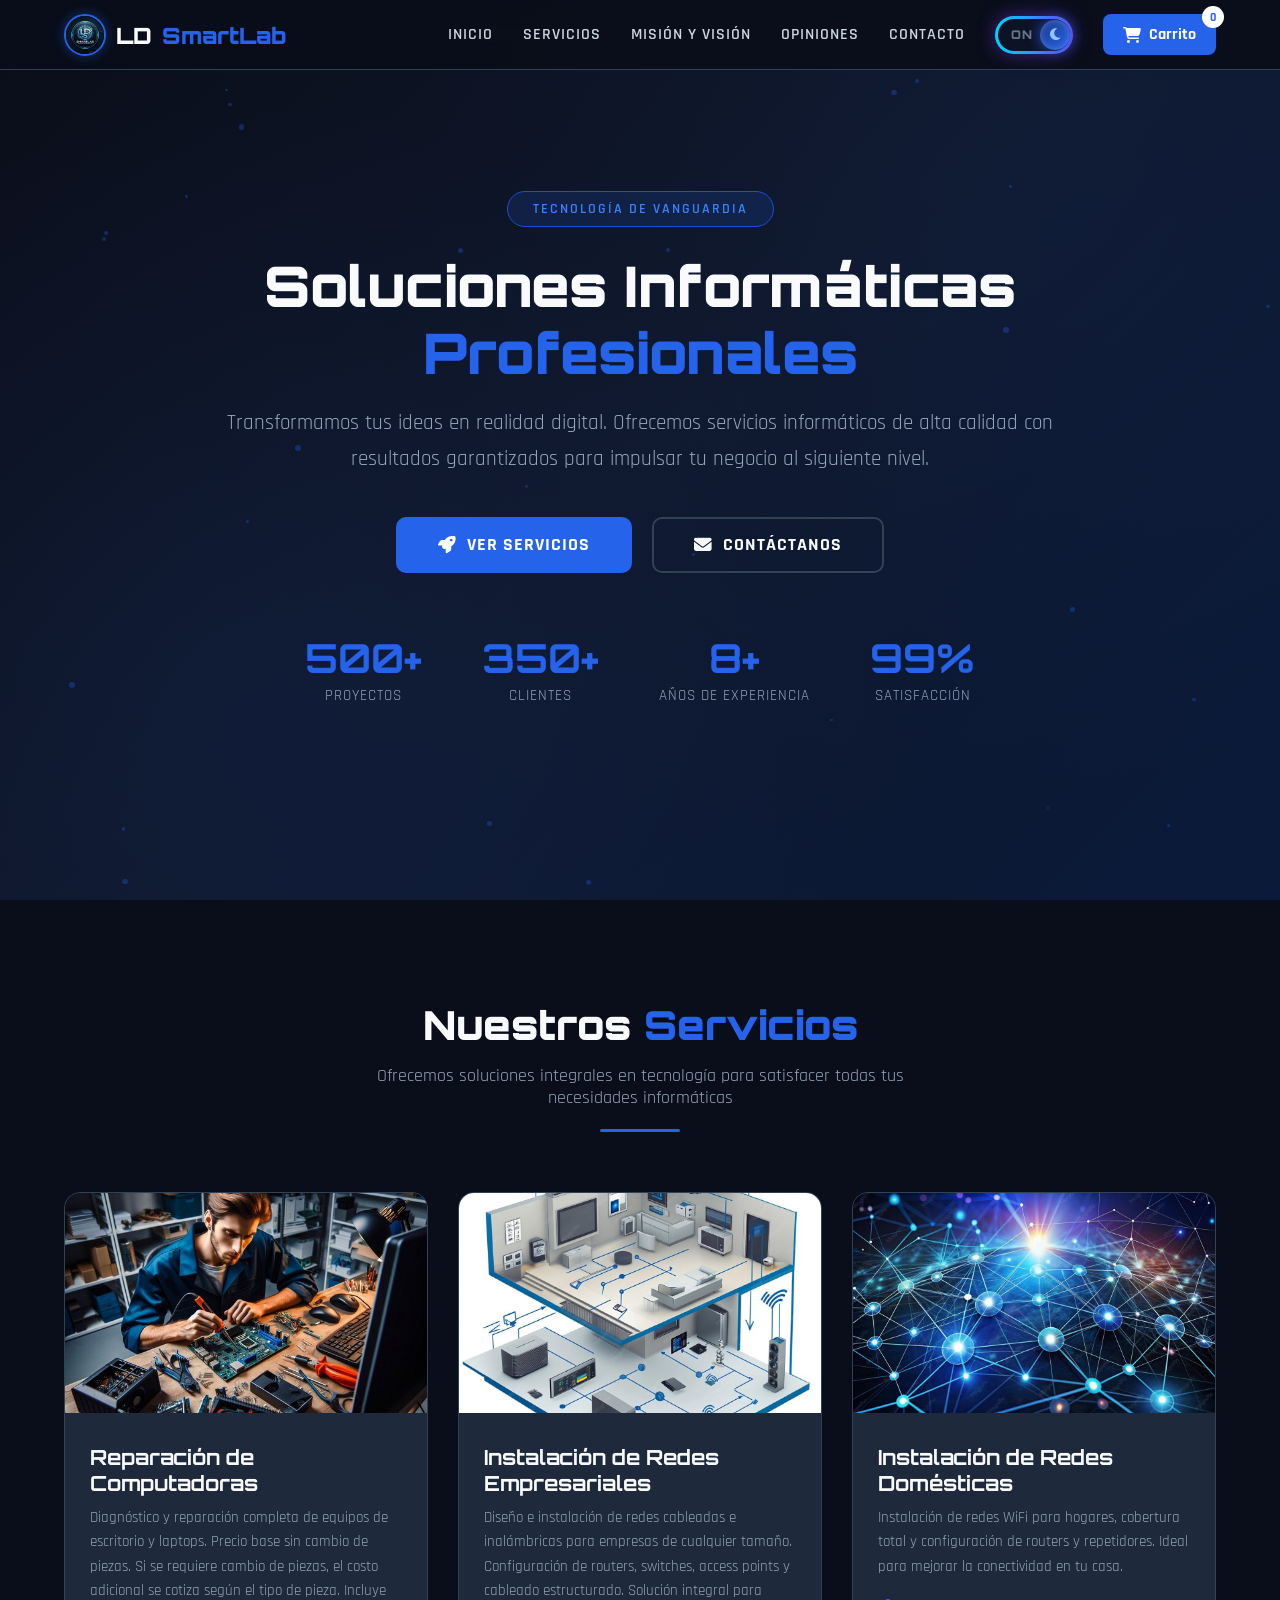
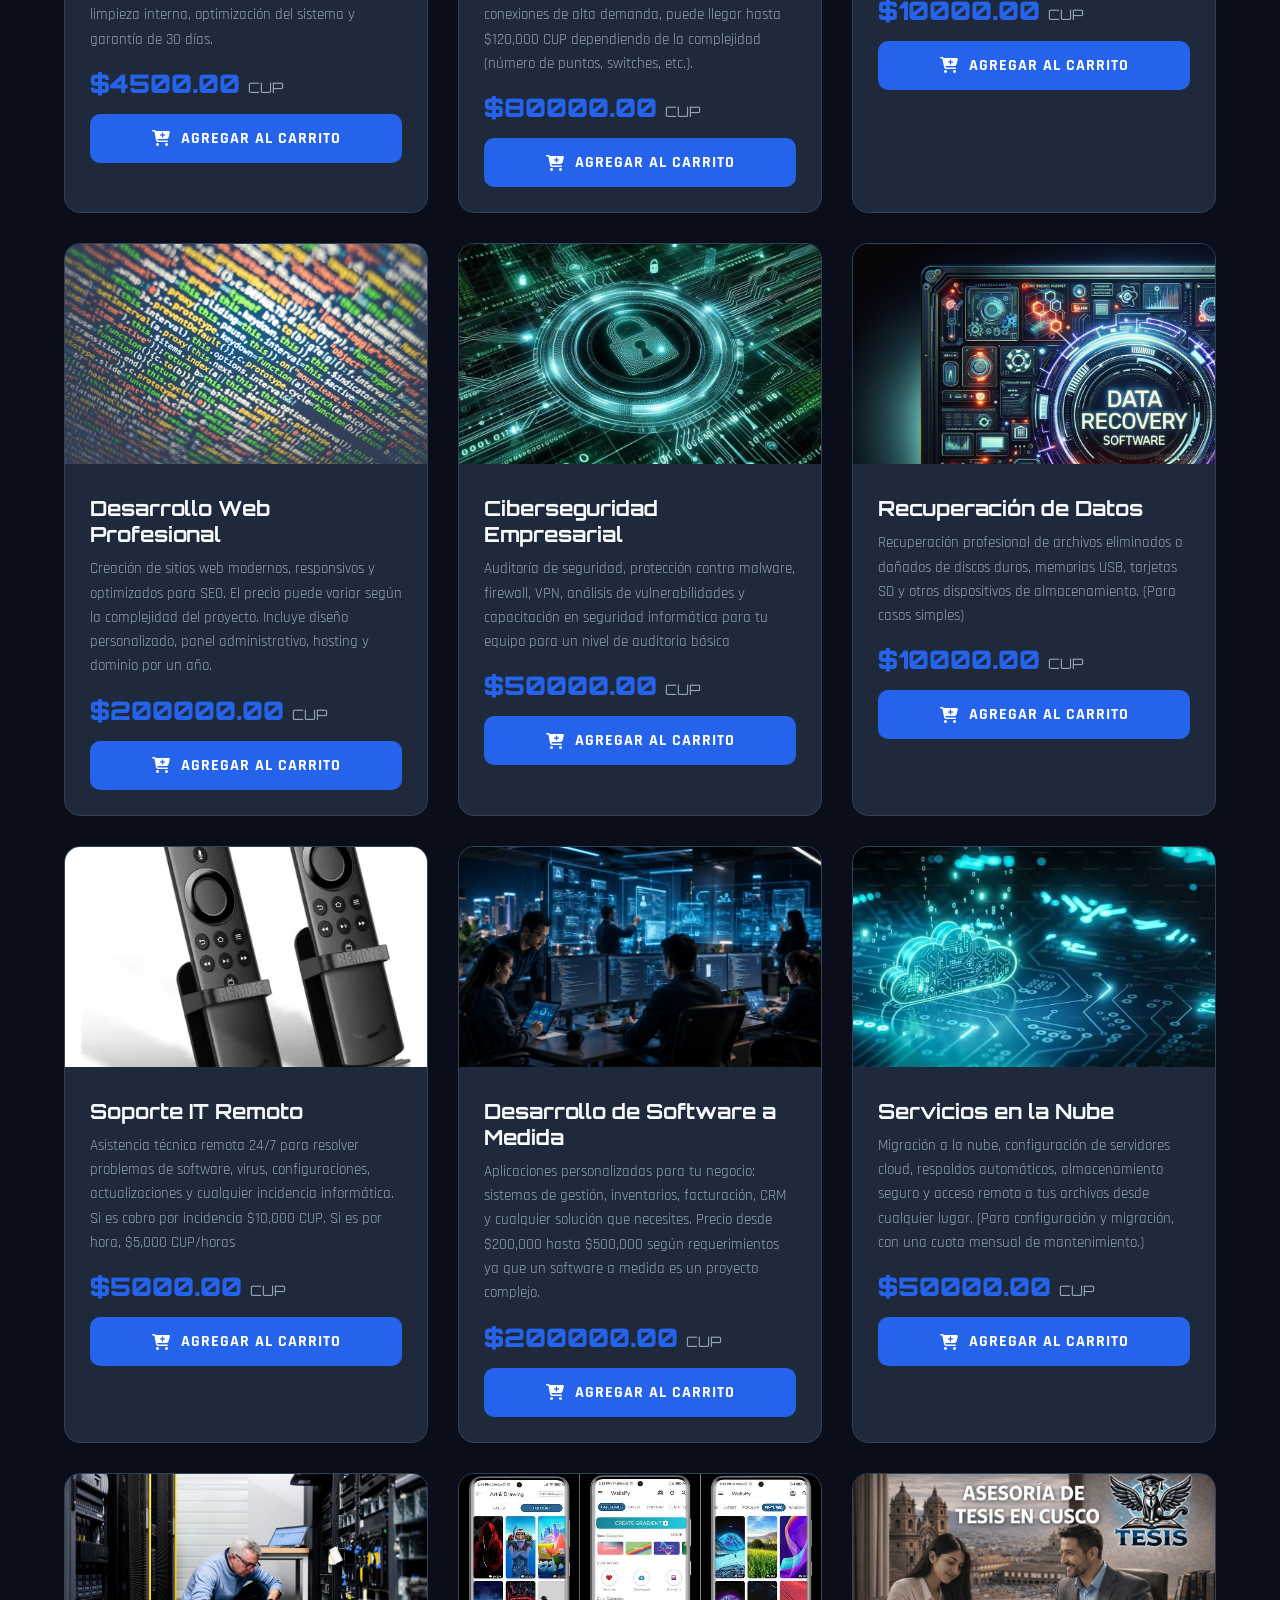
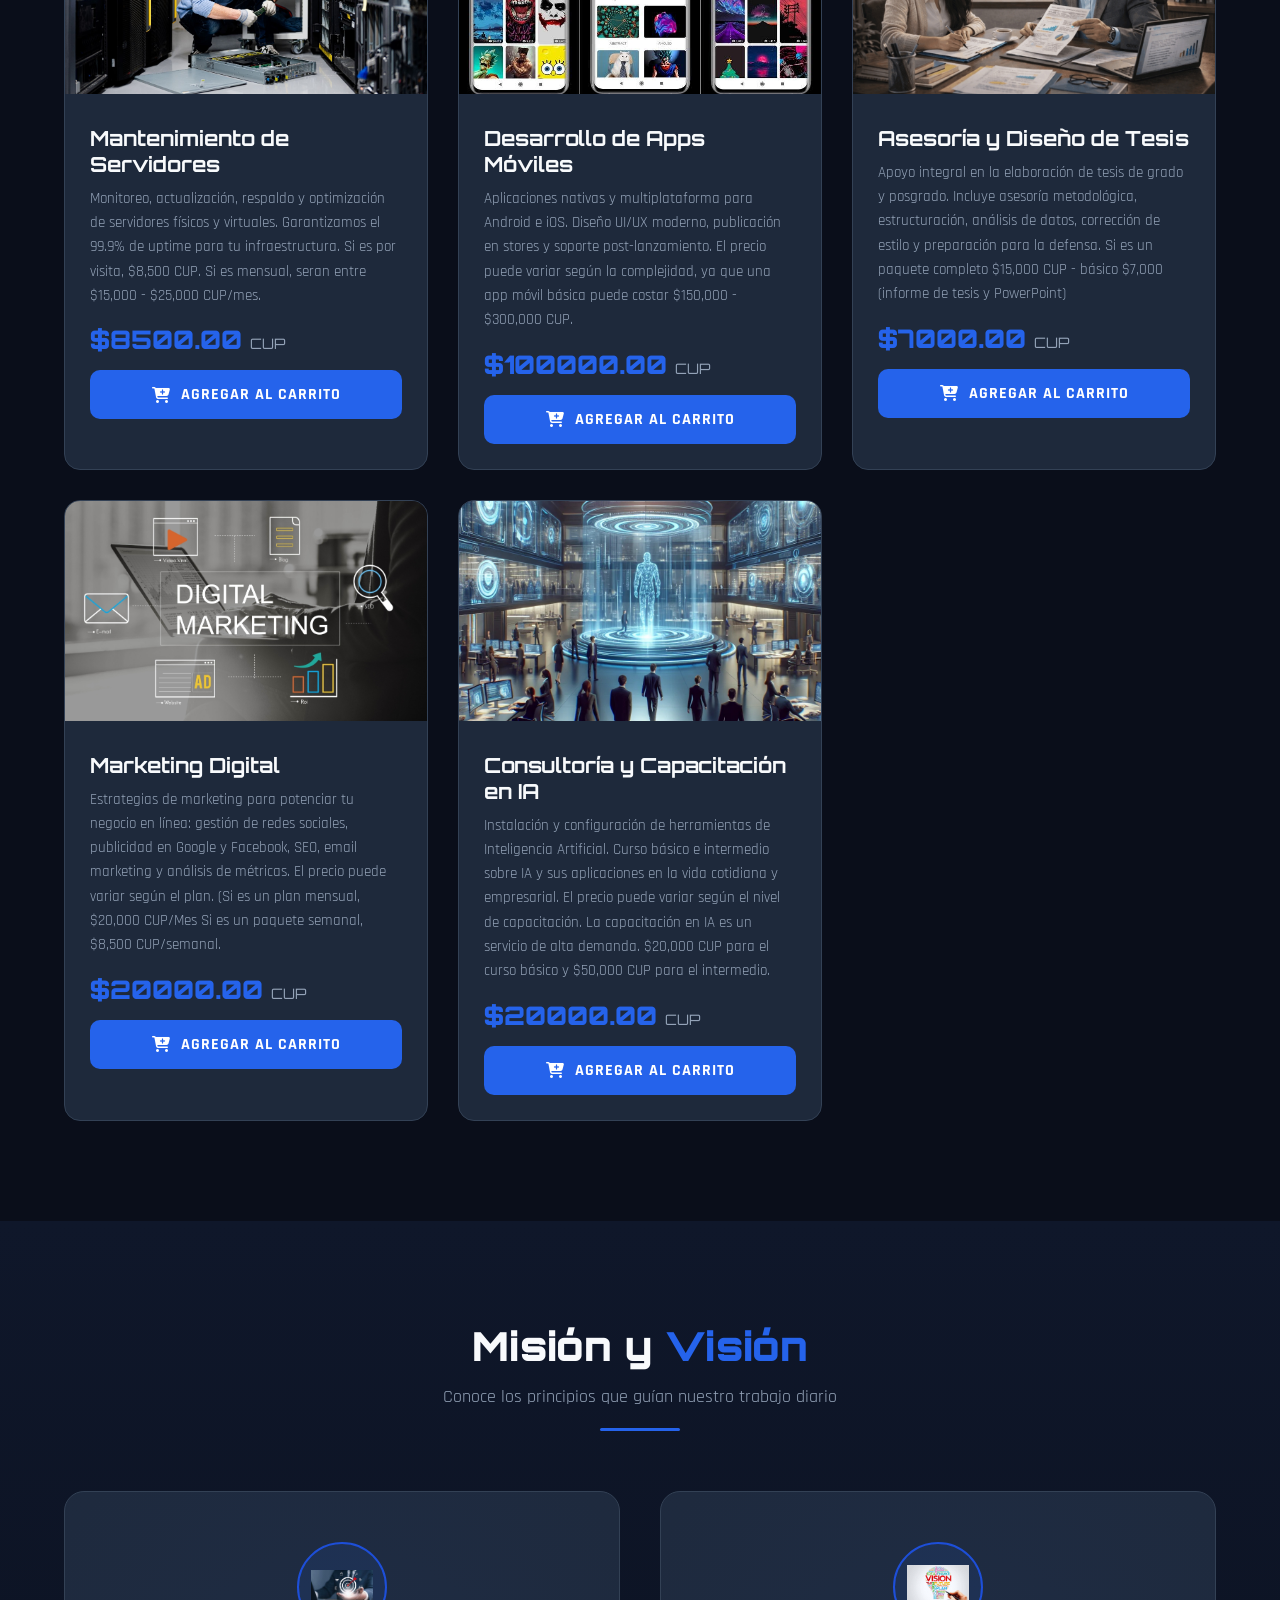
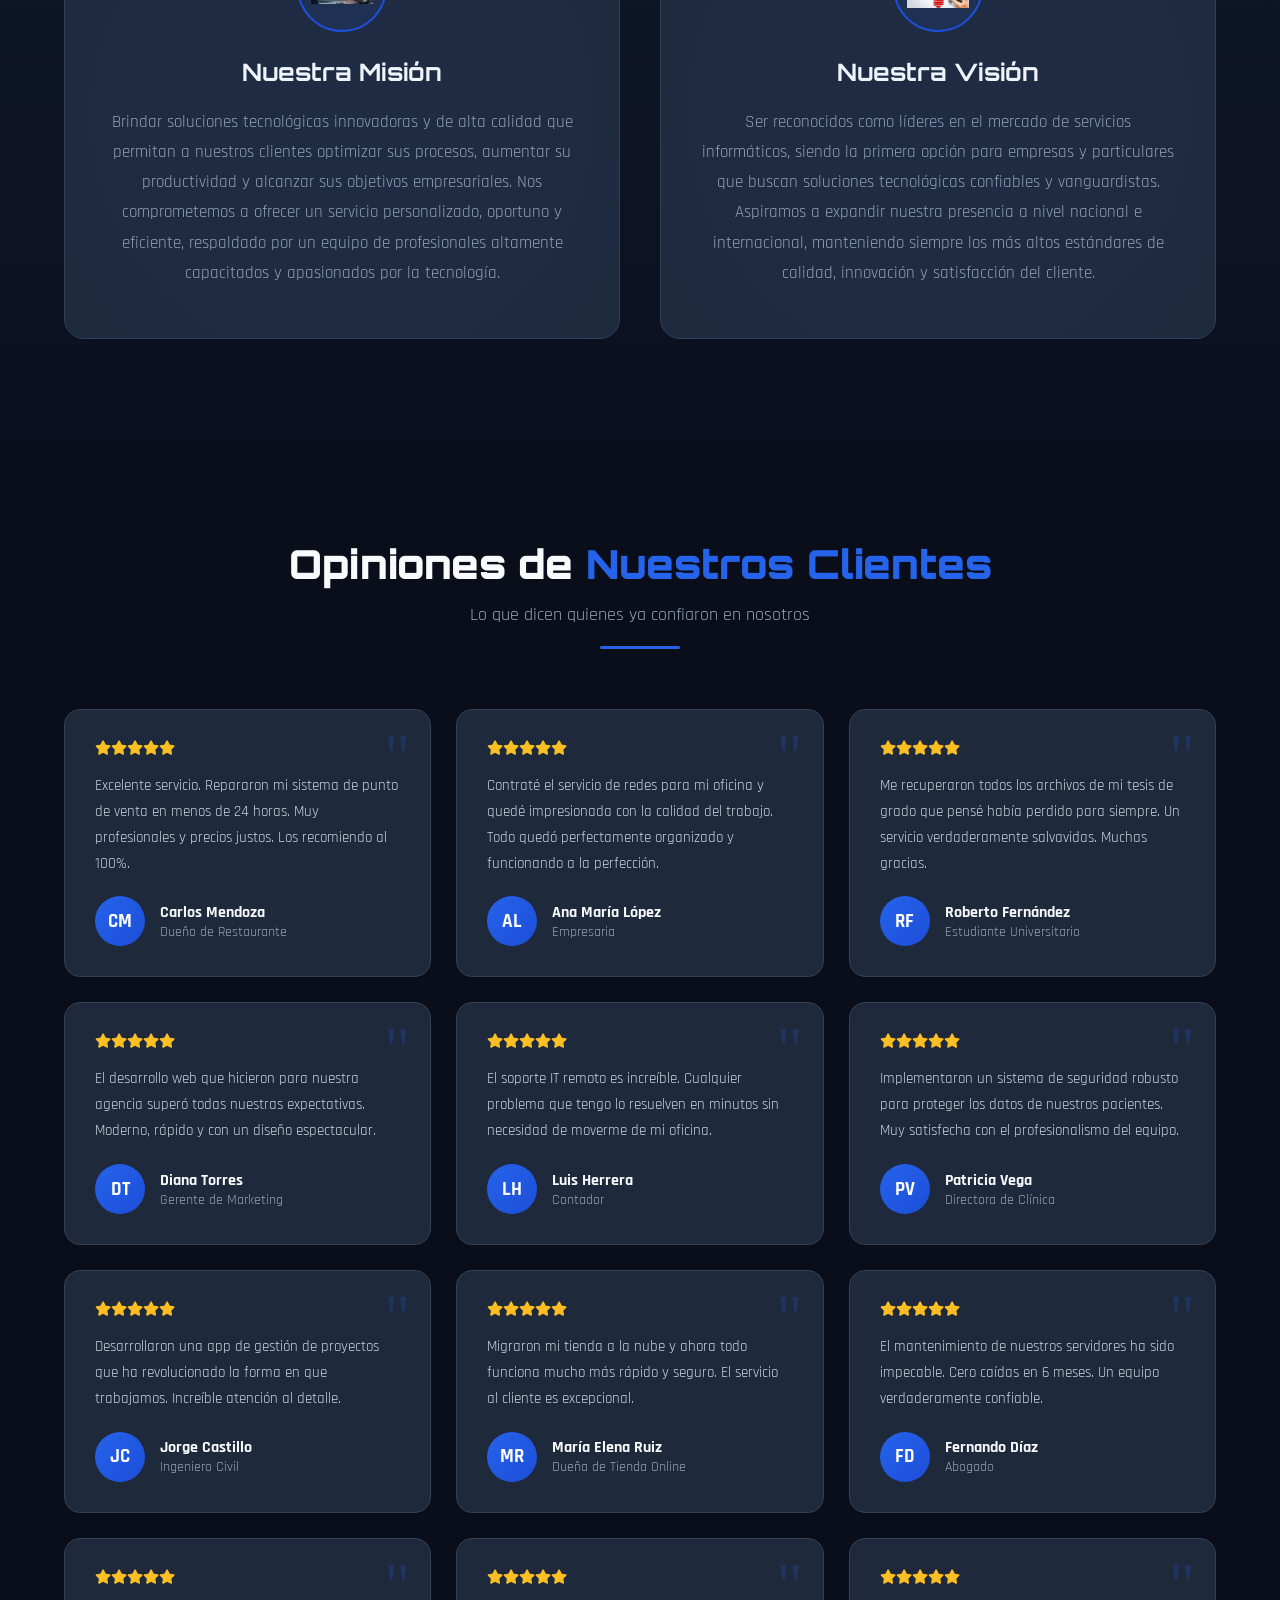
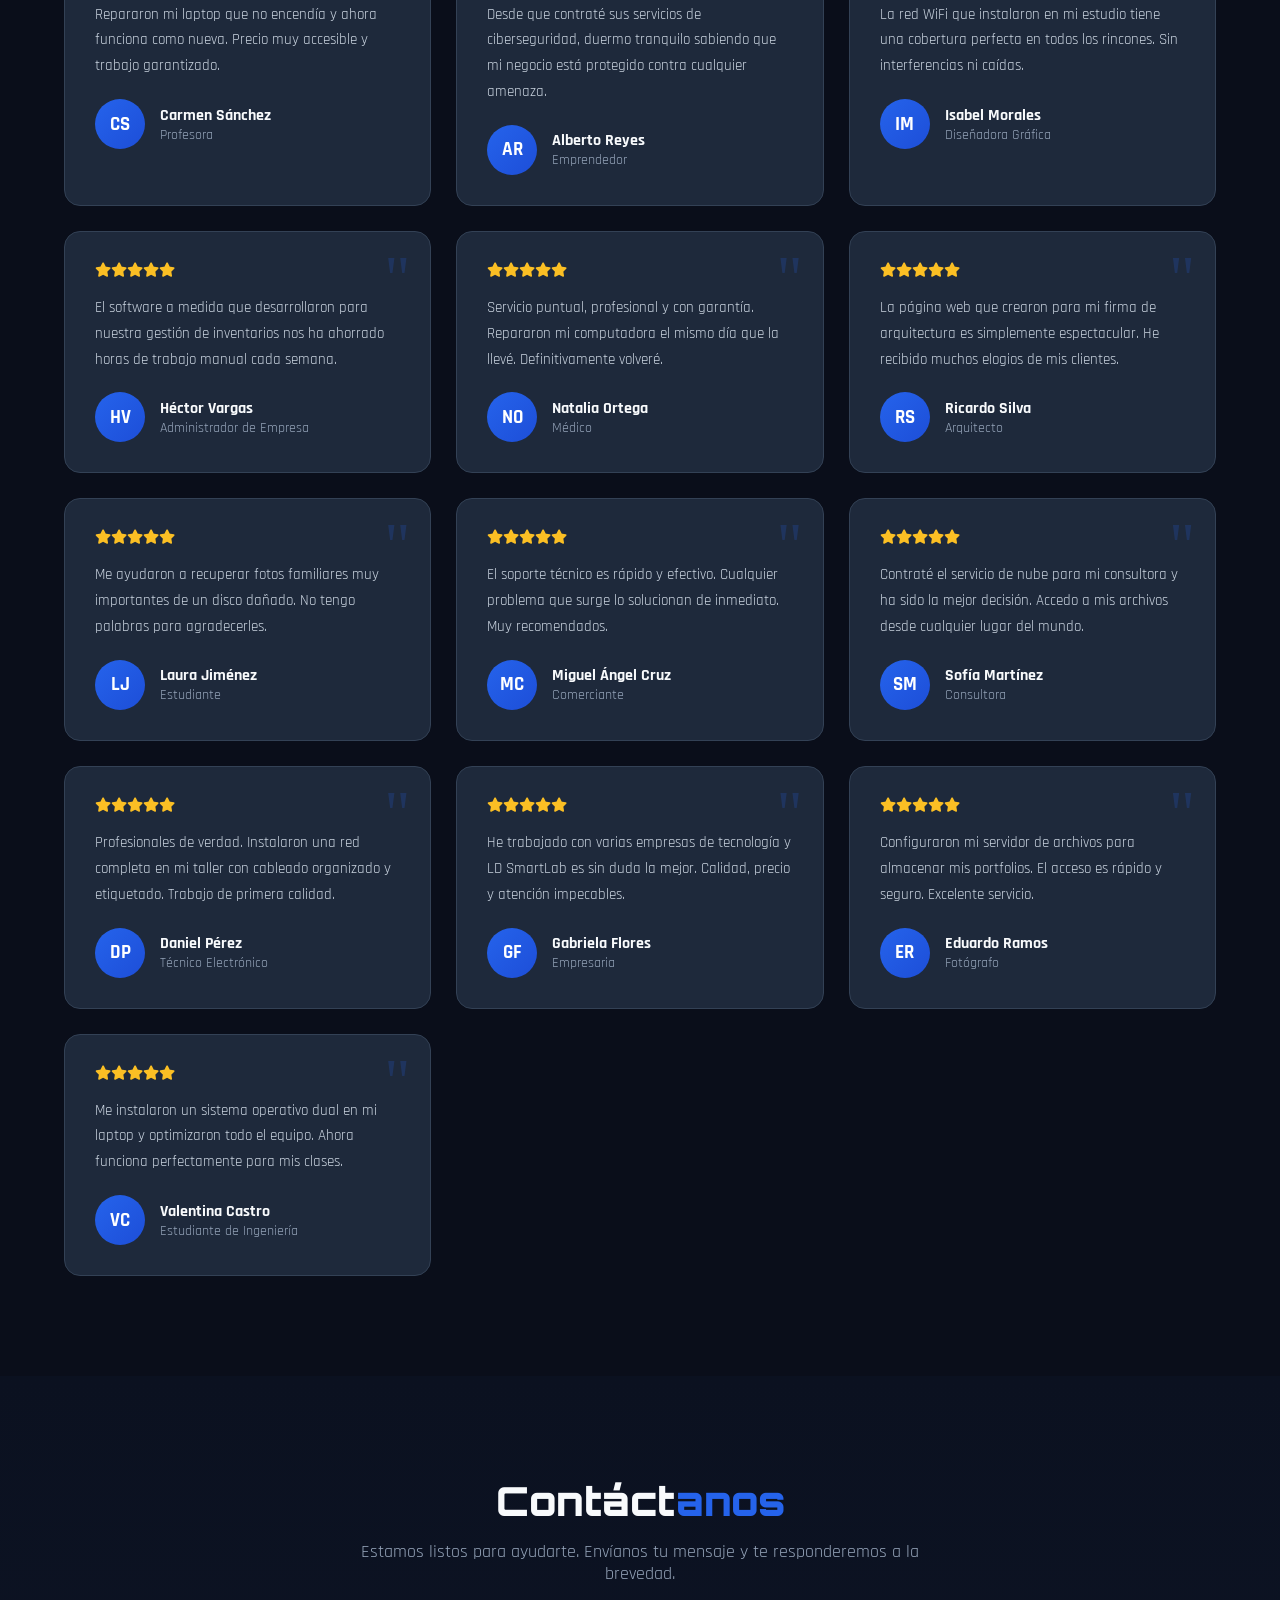
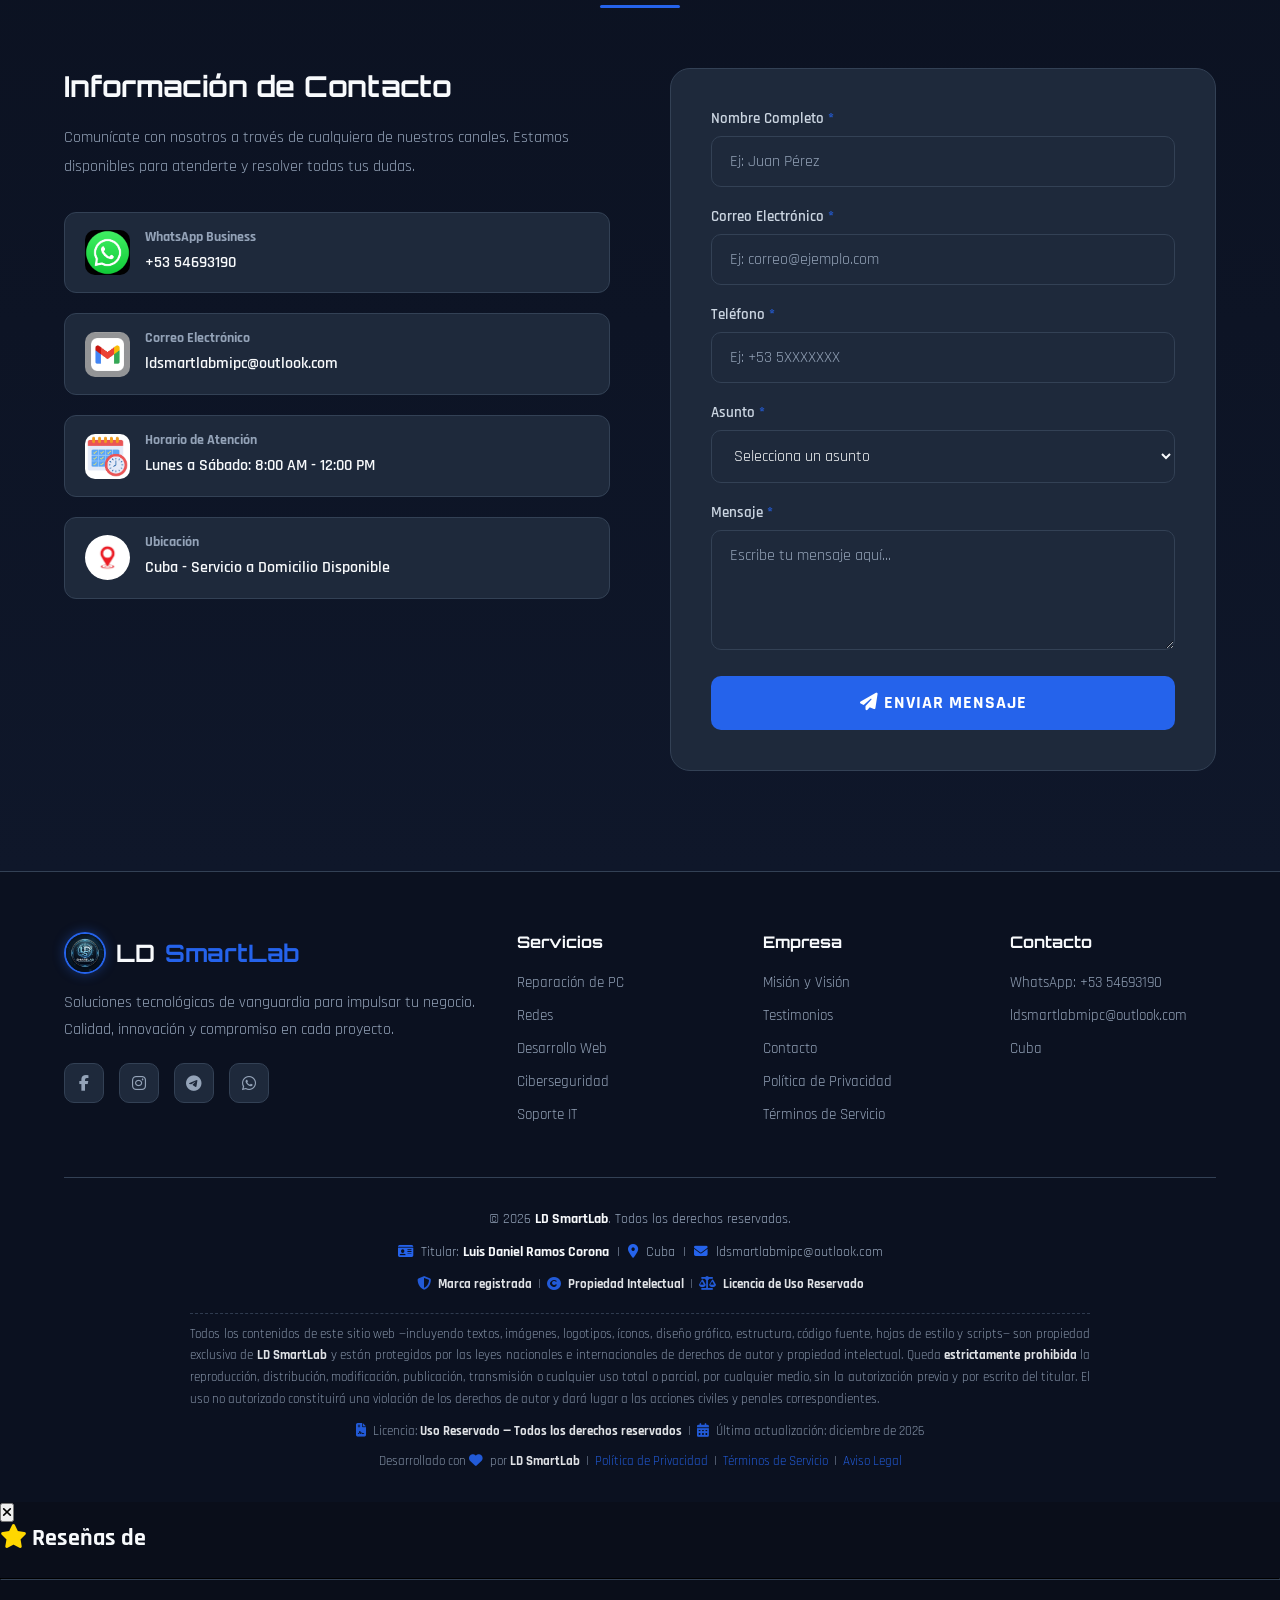
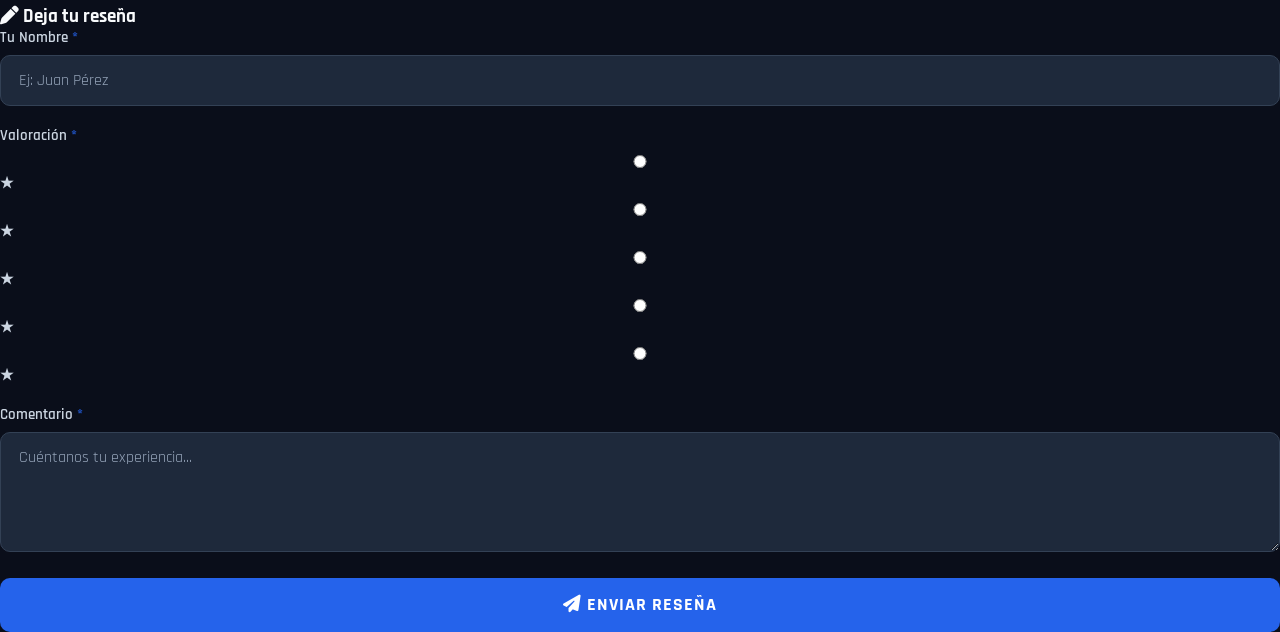
==== commit aac4b398: "Add files via upload" ====
--- a/index.html
+++ b/index.html
@@ -202,8 +202,8 @@
                     <li><a href="#mision">Misión y Visión</a></li>
                     <li><a href="#testimonios">Testimonios</a></li>
                     <li><a href="#contacto">Contacto</a></li>
-                    <li><a href="#">Política de Privacidad</a></li>
-                    <li><a href="#">Términos de Servicio</a></li>
+                    <li><a href="legal/politica-privacidad.html">Política de Privacidad</a></li>
+                    <li><a href="legal/terminos-servicio.html">Términos de Servicio</a></li>
                 </ul>
             </div>
             <div class="footer-col">
@@ -216,7 +216,6 @@
             </div>
         </div>
 
-        <!-- ===== DERECHOS DE AUTOR Y LICENCIA ===== -->
         <div class="footer-bottom">
             <div class="footer-bottom-content">
                 <p class="copyright-line">
@@ -331,6 +330,40 @@
         </div>
     </div>
 
+    <!-- ===== MODAL DE RESEÑAS ===== -->
+    <div class="review-modal" id="reviewModal">
+        <div class="review-content">
+            <button class="close-review" onclick="closeReviewModal()"><i class="fas fa-times"></i></button>
+            <h2><i class="fas fa-star" style="color:#ffd700"></i> Reseñas de<br><span id="reviewServiceName" style="color:var(--primary)"></span></h2>
+            <div id="reviewAverage" class="review-average"></div>
+            <div id="reviewsList" class="reviews-list"></div>
+            <hr style="border-color:var(--border-color);margin:25px 0">
+            <h3><i class="fas fa-pen"></i> Deja tu reseña</h3>
+            <form id="reviewForm" onsubmit="submitReview(event)">
+                <input type="hidden" id="reviewServiceId">
+                <div class="form-group">
+                    <label>Tu Nombre <span class="required">*</span></label>
+                    <input type="text" id="reviewName" placeholder="Ej: Juan Pérez" required>
+                </div>
+                <div class="form-group">
+                    <label>Valoración <span class="required">*</span></label>
+                    <div class="star-rating">
+                        <input type="radio" name="rating" value="5" id="star5"><label for="star5">★</label>
+                        <input type="radio" name="rating" value="4" id="star4"><label for="star4">★</label>
+                        <input type="radio" name="rating" value="3" id="star3"><label for="star3">★</label>
+                        <input type="radio" name="rating" value="2" id="star2"><label for="star2">★</label>
+                        <input type="radio" name="rating" value="1" id="star1"><label for="star1">★</label>
+                    </div>
+                </div>
+                <div class="form-group">
+                    <label>Comentario <span class="required">*</span></label>
+                    <textarea id="reviewComment" placeholder="Cuéntanos tu experiencia..." required></textarea>
+                </div>
+                <button type="submit" class="submit-btn"><i class="fas fa-paper-plane"></i> Enviar Reseña</button>
+            </form>
+        </div>
+    </div>
+
     <!-- ===== TOAST ===== -->
     <div class="toast" id="toast">
         <i class="fas fa-check-circle"></i>
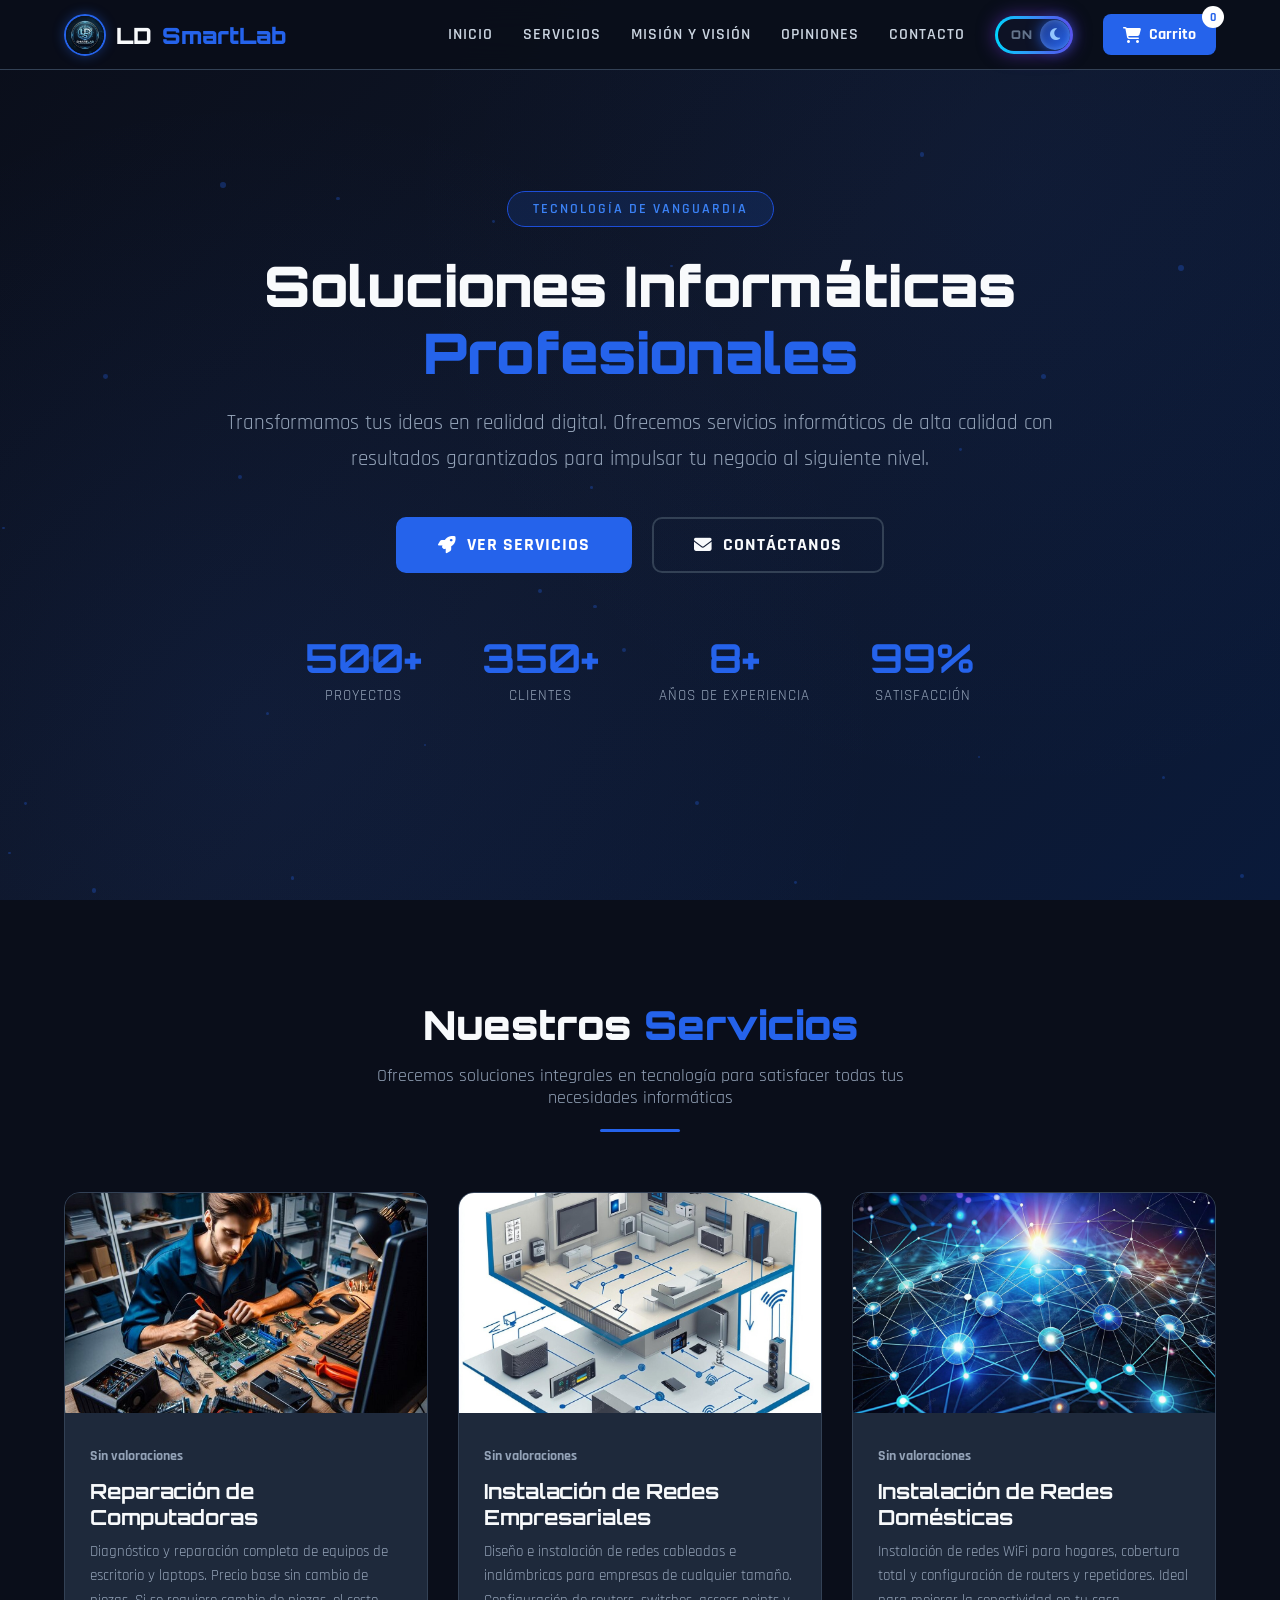
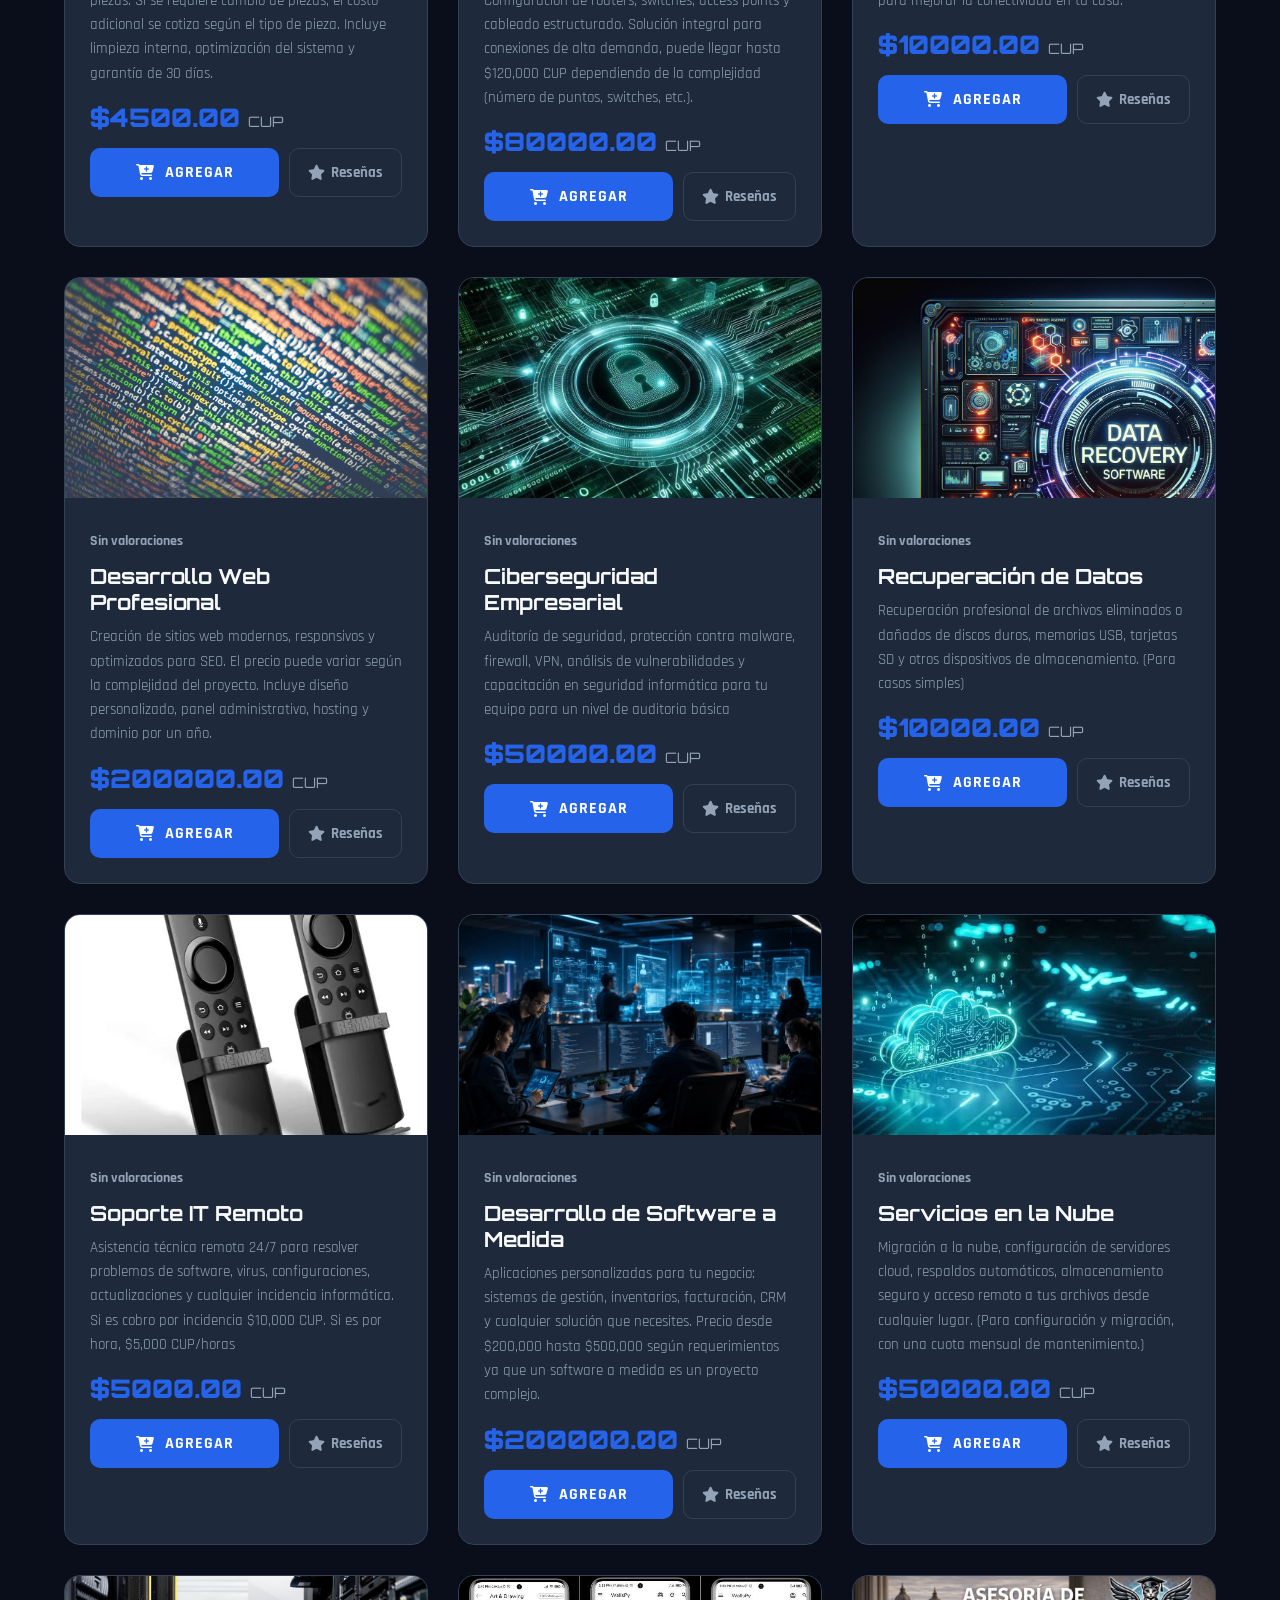
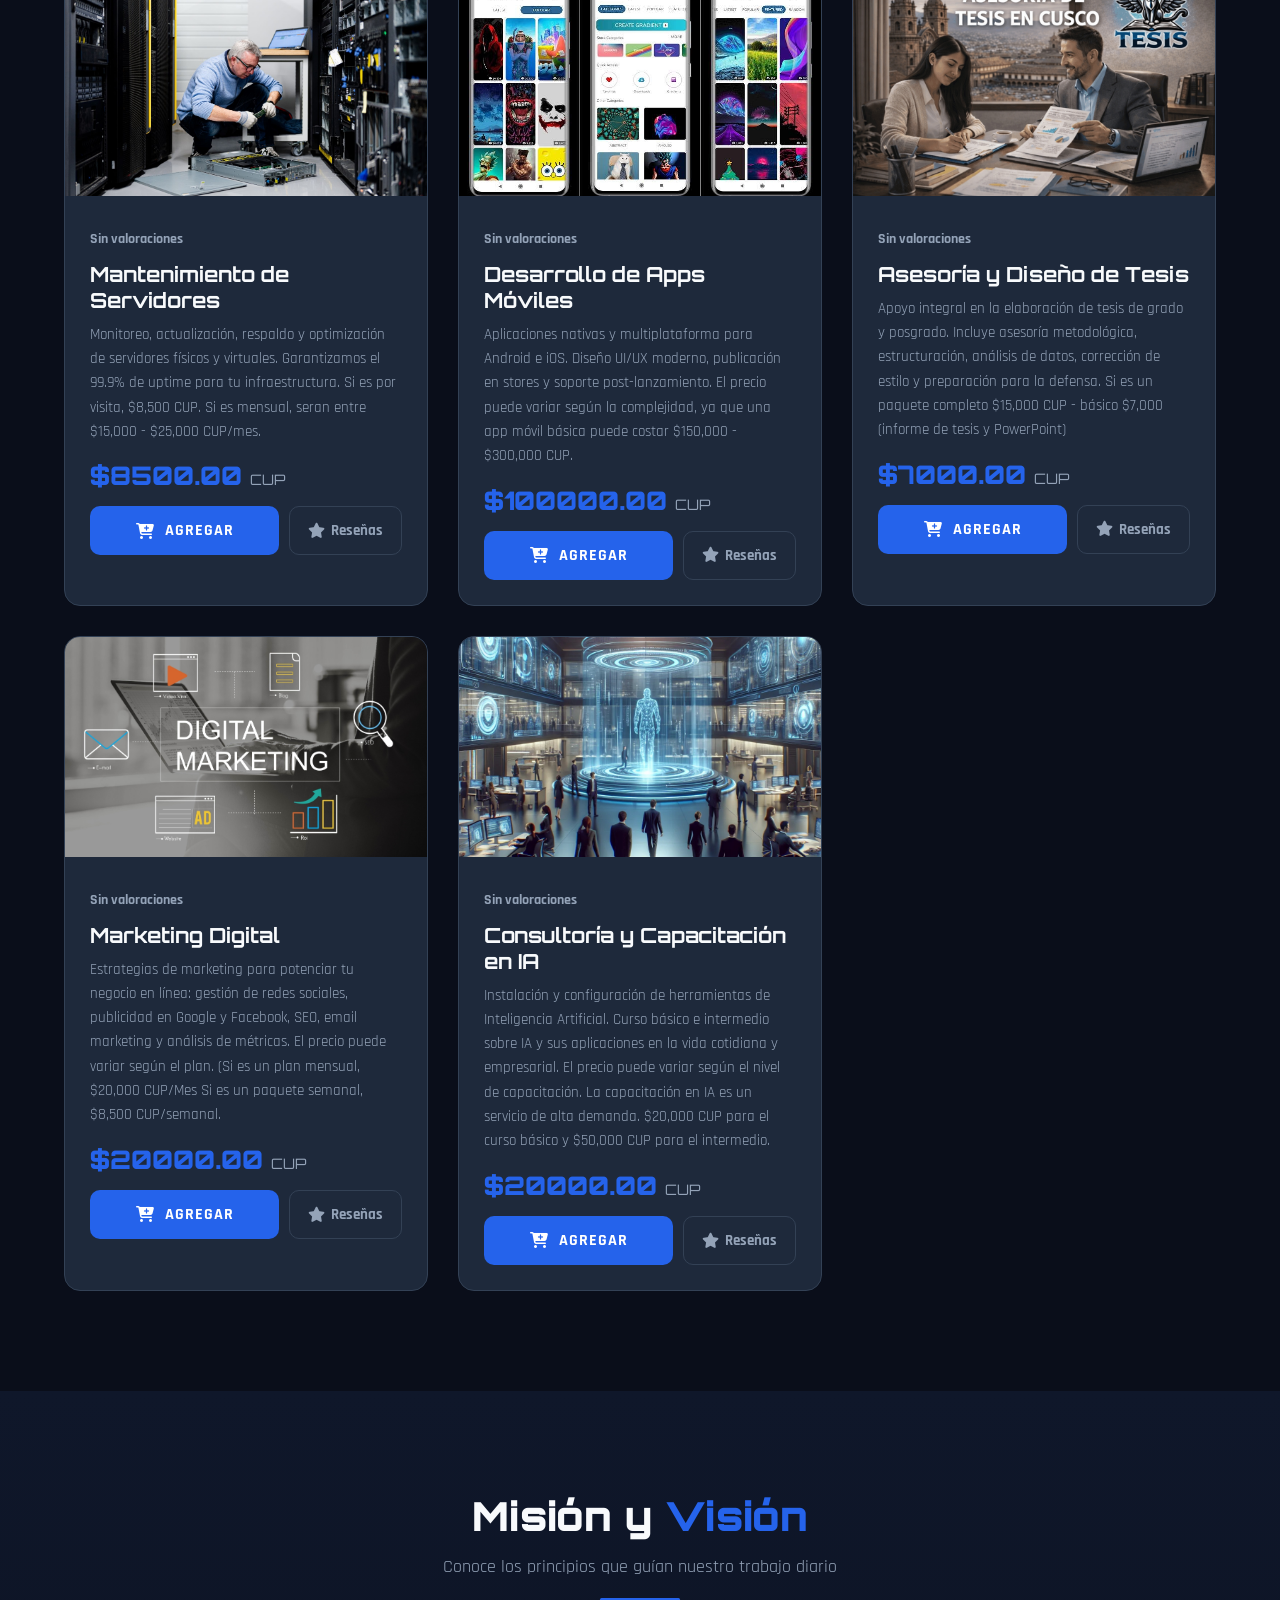
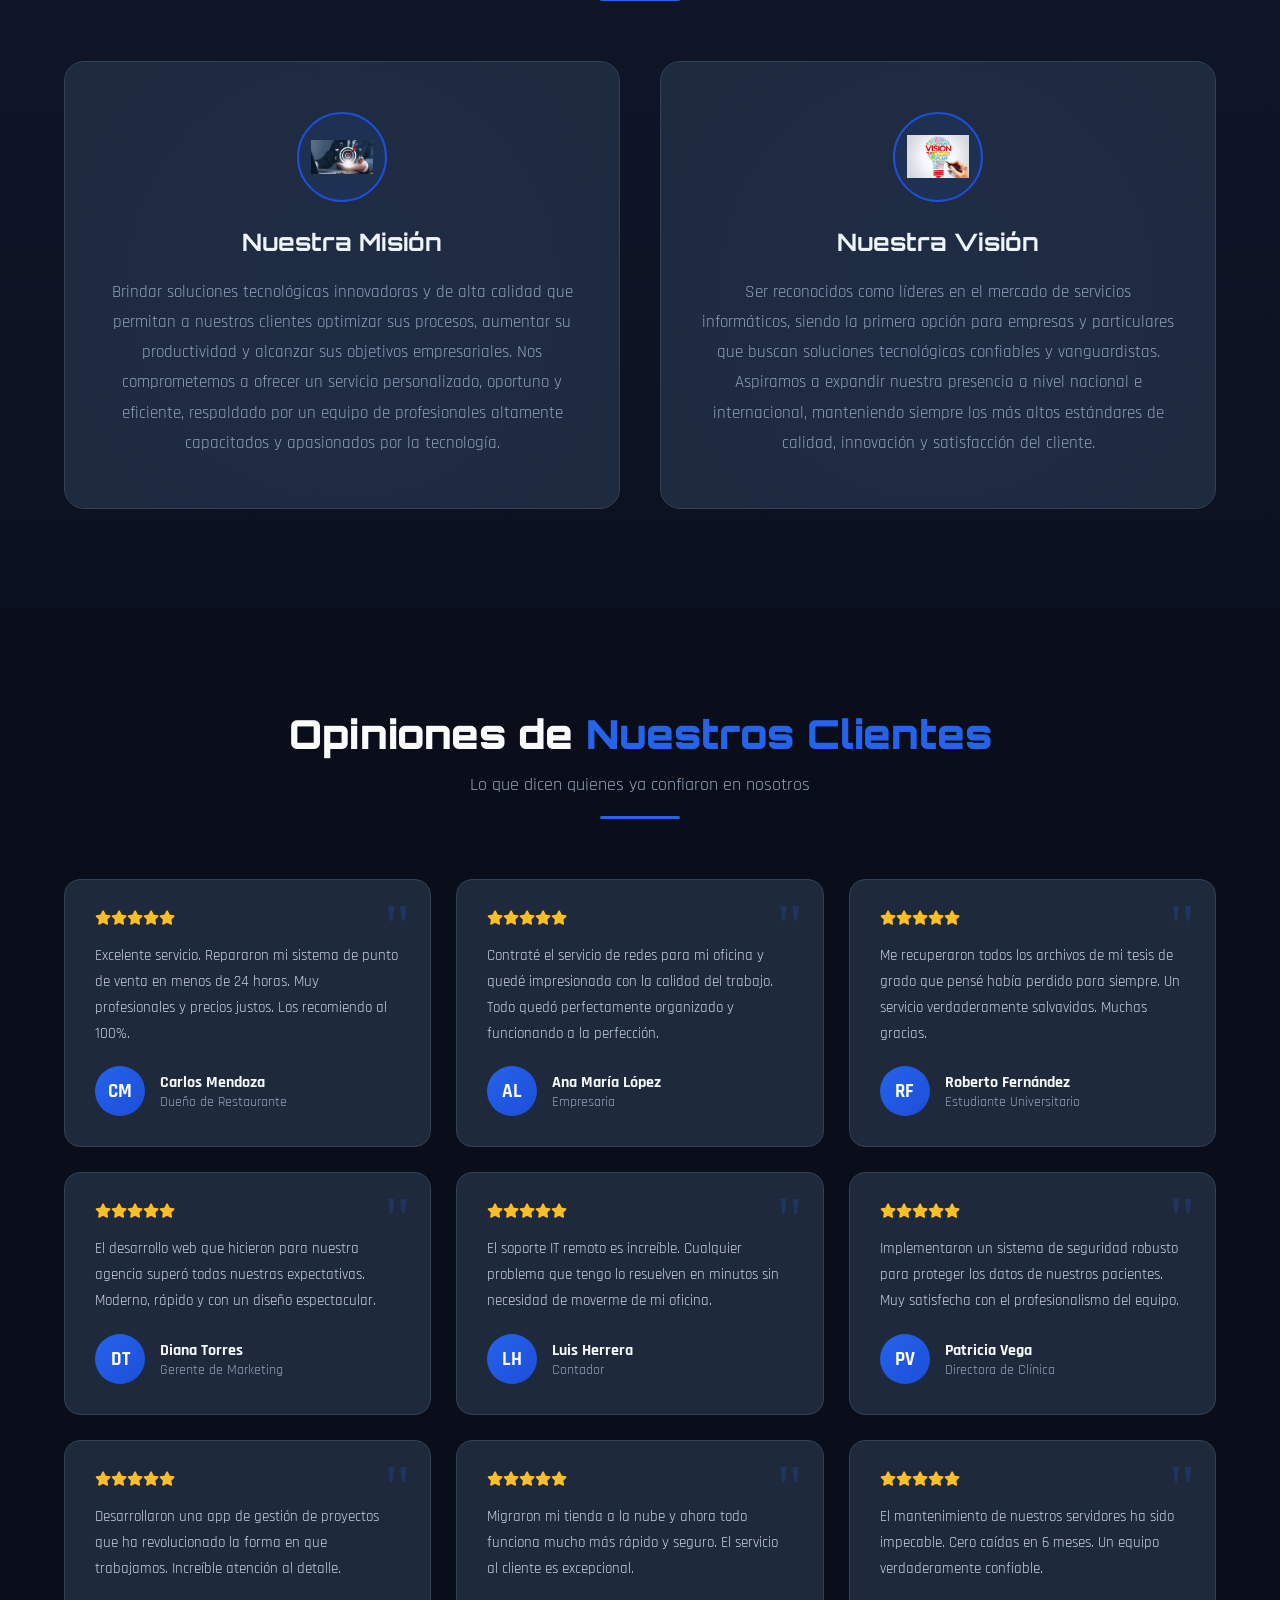
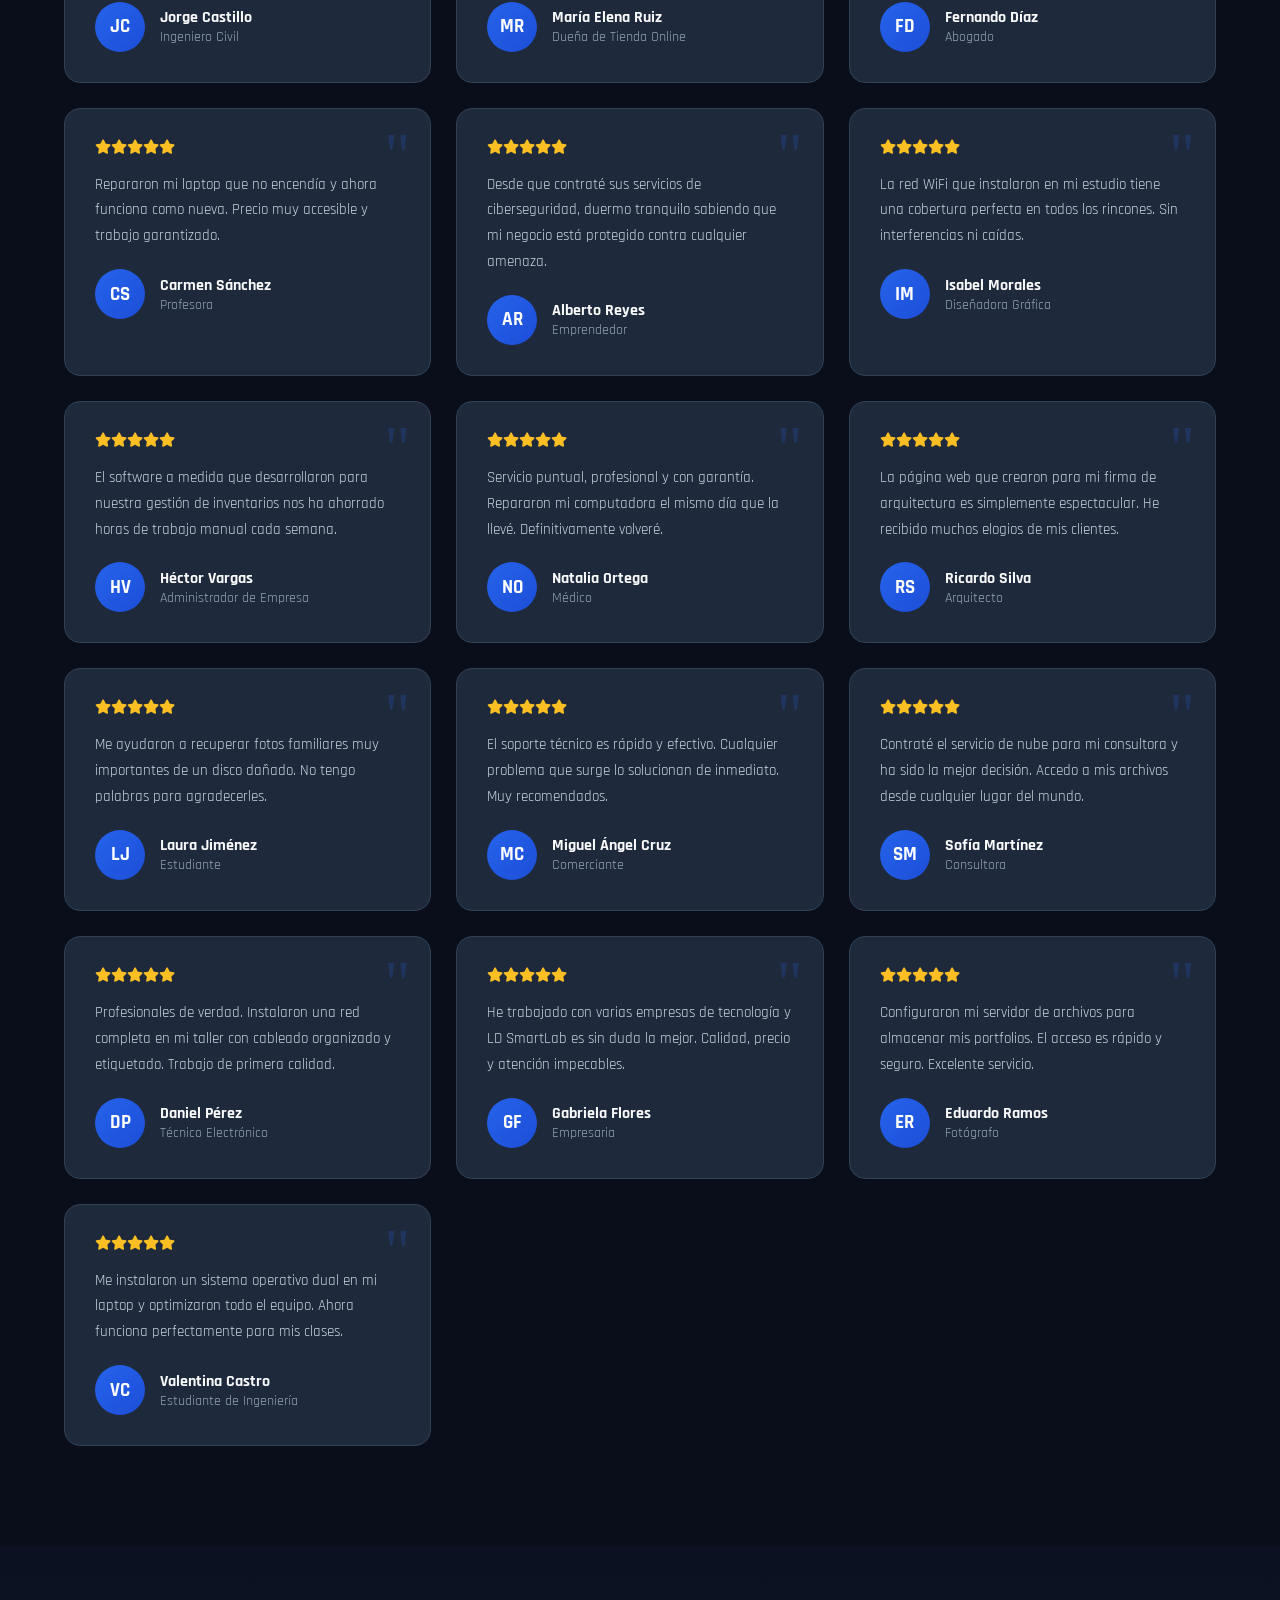
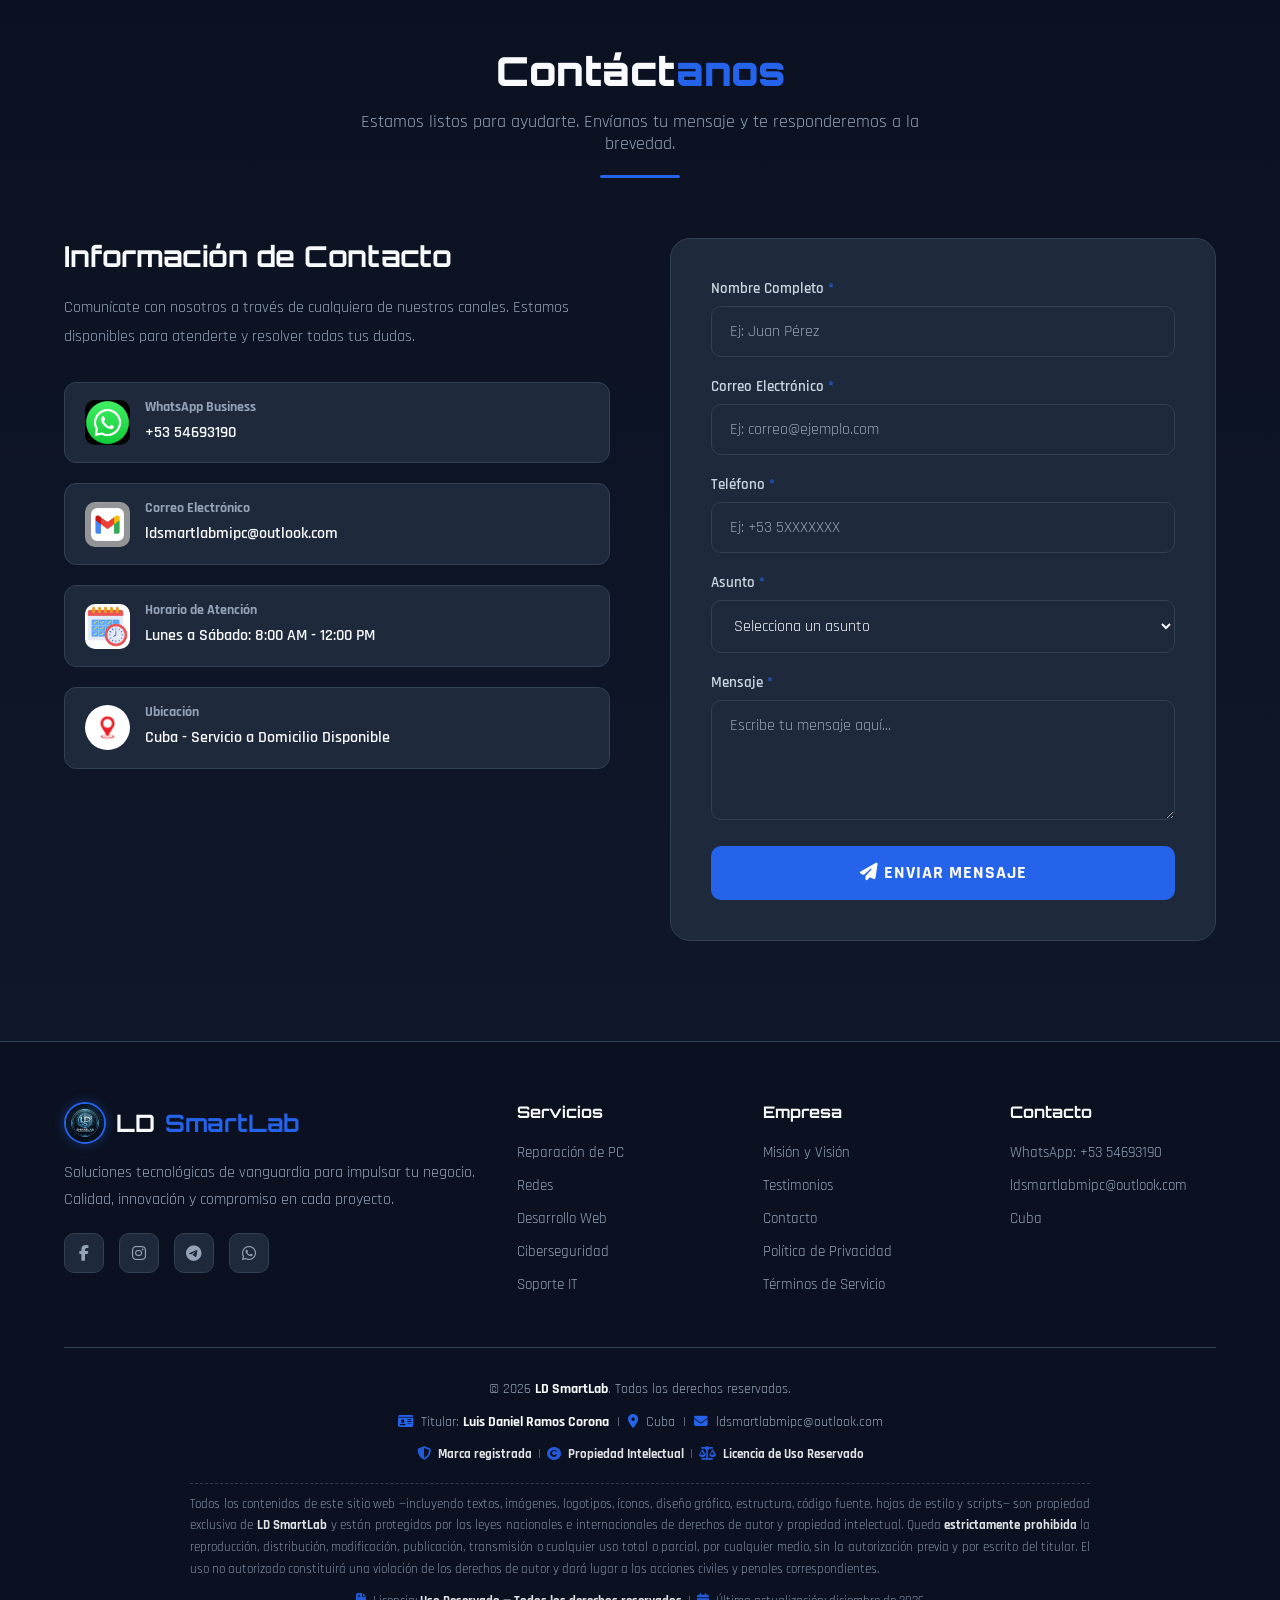
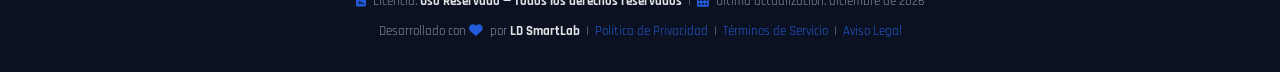
==== commit 3432e51f: "Add files via upload" ====
--- a/index.html
+++ b/index.html
@@ -334,7 +334,7 @@
     <div class="review-modal" id="reviewModal">
         <div class="review-content">
             <button class="close-review" onclick="closeReviewModal()"><i class="fas fa-times"></i></button>
-            <h2><i class="fas fa-star" style="color:#ffd700"></i> Reseñas de<br><span id="reviewServiceName" style="color:var(--primary)"></span></h2>
+            <h2><i class="fas fa-star" style="color:#fbbc04"></i> Reseñas de<br><span id="reviewServiceName" style="color:var(--primary)"></span></h2>
             <div id="reviewAverage" class="review-average"></div>
             <div id="reviewsList" class="reviews-list"></div>
             <hr style="border-color:var(--border-color);margin:25px 0">
--- a/css/style.css
+++ b/css/style.css
@@ -35,11 +35,7 @@
 }
 
 /* ===== RESET & BASE ===== */
-* {
-    margin: 0;
-    padding: 0;
-    box-sizing: border-box;
-}
+* { margin: 0; padding: 0; box-sizing: border-box; }
 html { scroll-behavior: smooth; }
 body {
     font-family: 'Rajdhani', sans-serif;
@@ -53,35 +49,15 @@
 ::-webkit-scrollbar-thumb { background: var(--primary); border-radius: 4px; }
 ::-webkit-scrollbar-thumb:hover { background: var(--primary-light); }
 
-/* ===== ANIMATIONS ===== */
-@keyframes fadeInUp {
-    from { opacity: 0; transform: translateY(40px); }
-    to { opacity: 1; transform: translateY(0); }
-}
-@keyframes fadeIn {
-    from { opacity: 0; }
-    to { opacity: 1; }
-}
-@keyframes pulse {
-    0%, 100% { box-shadow: 0 0 0 0 var(--primary-glow); }
-    50% { box-shadow: 0 0 20px 10px var(--primary-glow); }
-}
-@keyframes glow {
-    0%, 100% { text-shadow: 0 0 10px var(--primary-glow), 0 0 20px var(--primary-glow); }
-    50% { text-shadow: 0 0 20px var(--primary-glow), 0 0 40px var(--primary-glow); }
-}
-@keyframes float {
-    0%, 100% { transform: translateY(0); }
-    50% { transform: translateY(-10px); }
-}
-@keyframes slideInLeft {
-    from { opacity: 0; transform: translateX(-60px); }
-    to { opacity: 1; transform: translateX(0); }
-}
-@keyframes slideInRight {
-    from { opacity: 0; transform: translateX(60px); }
-    to { opacity: 1; transform: translateX(0); }
-}
+/* ===== ANIMACIONES ===== */
+@keyframes fadeInUp { from { opacity: 0; transform: translateY(40px); } to { opacity: 1; transform: translateY(0); } }
+@keyframes fadeIn { from { opacity: 0; } to { opacity: 1; } }
+@keyframes pulse { 0%, 100% { box-shadow: 0 0 0 0 var(--primary-glow); } 50% { box-shadow: 0 0 20px 10px var(--primary-glow); } }
+@keyframes glow { 0%, 100% { text-shadow: 0 0 10px var(--primary-glow), 0 0 20px var(--primary-glow); } 50% { text-shadow: 0 0 20px var(--primary-glow), 0 0 40px var(--primary-glow); } }
+@keyframes float { 0%, 100% { transform: translateY(0); } 50% { transform: translateY(-10px); } }
+@keyframes slideInLeft { from { opacity: 0; transform: translateX(-60px); } to { opacity: 1; transform: translateX(0); } }
+@keyframes slideInRight { from { opacity: 0; transform: translateX(60px); } to { opacity: 1; transform: translateX(0); } }
+@keyframes shake { 0%, 100% { transform: translateX(0); } 25% { transform: translateX(-8px); } 75% { transform: translateX(8px); } }
 
 .animate { opacity: 0; }
 .animate.visible { animation: fadeInUp 0.8s ease forwards; }
@@ -90,183 +66,92 @@
 
 /* ===== NAVBAR ===== */
 .navbar {
-    position: fixed;
-    top: 0;
-    left: 0;
-    right: 0;
-    z-index: 1000;
+    position: fixed; top: 0; left: 0; right: 0; z-index: 1000;
     background: rgba(10, 14, 26, 0.95);
     backdrop-filter: blur(15px);
     border-bottom: 1px solid var(--border-color);
     padding: 0 5%;
-    display: flex;
-    justify-content: space-between;
-    align-items: center;
-    height: 70px;
-    transition: all var(--transition);
+    display: flex; justify-content: space-between; align-items: center;
+    height: 70px; transition: all var(--transition);
 }
 body.light-mode .navbar { background: rgba(255, 255, 255, 0.95); }
-.navbar.scrolled {
-    background: rgba(10, 14, 26, 0.98);
-    box-shadow: 0 5px 30px rgba(37, 99, 235, 0.15);
-}
-body.light-mode .navbar.scrolled {
-    background: rgba(255, 255, 255, 0.98);
-    box-shadow: 0 5px 30px rgba(0, 0, 0, 0.08);
-}
+.navbar.scrolled { background: rgba(10, 14, 26, 0.98); box-shadow: 0 5px 30px rgba(37, 99, 235, 0.15); }
+body.light-mode .navbar.scrolled { background: rgba(255, 255, 255, 0.98); box-shadow: 0 5px 30px rgba(0, 0, 0, 0.08); }
 
 /* ===== LOGO ===== */
 .logo {
-    font-family: 'Orbitron', sans-serif;
-    font-size: 1.4rem;
-    font-weight: 900;
-    color: var(--text-primary);
-    text-decoration: none;
-    display: flex;
-    align-items: center;
-    gap: 10px;
+    font-family: 'Orbitron', sans-serif; font-size: 1.4rem; font-weight: 900;
+    color: var(--text-primary); text-decoration: none;
+    display: flex; align-items: center; gap: 10px;
 }
 .logo-img {
-    width: 42px;
-    height: 42px;
-    object-fit: cover;
-    border-radius: 50%;
-    display: block;
-    border: 2px solid var(--primary);
+    width: 42px; height: 42px; object-fit: cover; border-radius: 50%;
+    display: block; border: 2px solid var(--primary);
     box-shadow: 0 0 12px var(--primary-glow);
     transition: transform var(--transition);
 }
 .logo:hover .logo-img { transform: scale(1.08) rotate(4deg); }
 .logo span { color: var(--primary); }
 
-.nav-links {
-    display: flex;
-    list-style: none;
-    gap: 30px;
-    align-items: center;
-}
+.nav-links { display: flex; list-style: none; gap: 30px; align-items: center; }
 .nav-links a {
-    color: var(--text-secondary);
-    text-decoration: none;
-    font-weight: 600;
-    font-size: 1rem;
-    text-transform: uppercase;
-    letter-spacing: 1px;
-    position: relative;
-    transition: color var(--transition);
+    color: var(--text-secondary); text-decoration: none;
+    font-weight: 600; font-size: 1rem; text-transform: uppercase;
+    letter-spacing: 1px; position: relative; transition: color var(--transition);
 }
 .nav-links a::after {
-    content: '';
-    position: absolute;
-    bottom: -5px;
-    left: 0;
-    width: 0;
-    height: 2px;
-    background: var(--primary);
+    content: ''; position: absolute; bottom: -5px; left: 0;
+    width: 0; height: 2px; background: var(--primary);
     transition: width var(--transition);
 }
 .nav-links a:hover { color: var(--primary); }
 .nav-links a:hover::after { width: 100%; }
 
 .cart-btn {
-    position: relative;
-    background: var(--primary);
-    color: #fff;
-    border: none;
-    padding: 10px 20px;
-    border-radius: 8px;
-    font-family: 'Rajdhani', sans-serif;
-    font-weight: 700;
-    font-size: 1rem;
-    cursor: pointer;
-    display: flex;
-    align-items: center;
-    gap: 8px;
+    position: relative; background: var(--primary); color: #fff;
+    border: none; padding: 10px 20px; border-radius: 8px;
+    font-family: 'Rajdhani', sans-serif; font-weight: 700; font-size: 1rem;
+    cursor: pointer; display: flex; align-items: center; gap: 8px;
     transition: all var(--transition);
 }
-.cart-btn:hover {
-    background: var(--primary-light);
-    transform: scale(1.05);
-    box-shadow: 0 0 20px var(--primary-glow);
-}
+.cart-btn:hover { background: var(--primary-light); transform: scale(1.05); box-shadow: 0 0 20px var(--primary-glow); }
 .cart-count {
-    position: absolute;
-    top: -8px;
-    right: -8px;
-    background: #fff;
-    color: var(--primary);
-    font-size: 0.75rem;
-    font-weight: 900;
-    width: 22px;
-    height: 22px;
-    border-radius: 50%;
-    display: flex;
-    align-items: center;
-    justify-content: center;
-}
-
-/* ===== THEME SWITCH (tipo píldora) ===== */
-.theme-switch {
-    background: none;
-    border: none;
-    padding: 0;
-    cursor: pointer;
-    display: flex;
-    align-items: center;
-}
+    position: absolute; top: -8px; right: -8px;
+    background: #fff; color: var(--primary);
+    font-size: 0.75rem; font-weight: 900;
+    width: 22px; height: 22px; border-radius: 50%;
+    display: flex; align-items: center; justify-content: center;
+}
+
+/* ===== THEME SWITCH ===== */
+.theme-switch { background: none; border: none; padding: 0; cursor: pointer; display: flex; align-items: center; }
 .switch-track {
-    position: relative;
-    display: flex;
-    align-items: center;
-    width: 78px;
-    height: 38px;
-    padding: 3px;
-    border-radius: 50px;
+    position: relative; display: flex; align-items: center;
+    width: 78px; height: 38px; padding: 3px; border-radius: 50px;
     background: linear-gradient(90deg, #00d4ff, #7c3aed);
     box-shadow: 0 0 18px rgba(124, 58, 237, 0.5), inset 0 0 10px rgba(0, 212, 255, 0.3);
     transition: background 0.4s ease, box-shadow 0.4s ease;
 }
 .switch-track::before {
-    content: '';
-    position: absolute;
-    inset: 3px;
-    background: #0d1225;
-    border-radius: 50px;
-    transition: background 0.4s ease;
+    content: ''; position: absolute; inset: 3px;
+    background: #0d1225; border-radius: 50px; transition: background 0.4s ease;
 }
 body.light-mode .switch-track {
     background: linear-gradient(90deg, #fbbf24, #f59e0b);
     box-shadow: 0 0 18px rgba(251, 191, 36, 0.6), inset 0 0 10px rgba(251, 191, 36, 0.3);
 }
-body.light-mode .switch-track::before {
-    background: #fef9e7;
-}
+body.light-mode .switch-track::before { background: #fef9e7; }
 .switch-label {
-    position: relative;
-    z-index: 2;
-    flex: 1;
-    text-align: center;
-    font-family: 'Orbitron', sans-serif;
-    font-size: 0.75rem;
-    font-weight: 900;
-    letter-spacing: 1px;
-    color: #64748b;
-    transition: color 0.3s ease;
-    padding-left: 6px;
+    position: relative; z-index: 2; flex: 1; text-align: center;
+    font-family: 'Orbitron', sans-serif; font-size: 0.75rem; font-weight: 900;
+    letter-spacing: 1px; color: #64748b; transition: color 0.3s ease; padding-left: 6px;
 }
 body.light-mode .switch-label { color: #92400e; padding-left: 0; padding-right: 6px; }
 .switch-thumb {
-    position: relative;
-    z-index: 3;
-    width: 30px;
-    height: 30px;
-    border-radius: 50%;
+    position: relative; z-index: 3; width: 30px; height: 30px; border-radius: 50%;
     background: linear-gradient(135deg, #1e3a8a, #2563eb);
-    display: flex;
-    align-items: center;
-    justify-content: center;
-    color: #93c5fd;
-    font-size: 0.85rem;
+    display: flex; align-items: center; justify-content: center;
+    color: #93c5fd; font-size: 0.85rem;
     box-shadow: 0 0 14px rgba(37, 99, 235, 0.8), inset 0 0 6px rgba(147, 197, 253, 0.4);
     transition: transform 0.4s cubic-bezier(.4,1.6,.6,1), background 0.3s ease, color 0.3s ease;
 }
@@ -277,897 +162,379 @@
     box-shadow: 0 0 14px rgba(251, 191, 36, 0.9), inset 0 0 6px rgba(255, 255, 255, 0.5);
 }
 
-.mobile-menu-btn {
-    display: none;
-    background: none;
-    border: none;
-    color: var(--text-primary);
-    font-size: 1.5rem;
-    cursor: pointer;
-}
+.mobile-menu-btn { display: none; background: none; border: none; color: var(--text-primary); font-size: 1.5rem; cursor: pointer; }
 
 /* ===== HERO ===== */
 .hero {
-    min-height: 100vh;
-    display: flex;
-    align-items: center;
-    justify-content: center;
-    text-align: center;
-    padding: 100px 5% 60px;
-    position: relative;
-    overflow: hidden;
+    min-height: 100vh; display: flex; align-items: center; justify-content: center;
+    text-align: center; padding: 100px 5% 60px; position: relative; overflow: hidden;
     background: linear-gradient(135deg, var(--bg-primary) 0%, var(--bg-secondary) 50%, #0a1a3a 100%);
     transition: background var(--transition);
 }
-body.light-mode .hero {
-    background: linear-gradient(135deg, #e2e8f0 0%, #f8fafc 50%, #dbeafe 100%);
-}
+body.light-mode .hero { background: linear-gradient(135deg, #e2e8f0 0%, #f8fafc 50%, #dbeafe 100%); }
 .hero::before {
-    content: '';
-    position: absolute;
-    top: 0; left: 0; right: 0; bottom: 0;
+    content: ''; position: absolute; top: 0; left: 0; right: 0; bottom: 0;
     background: radial-gradient(circle at 20% 80%, rgba(37, 99, 235, 0.08) 0%, transparent 50%),
                 radial-gradient(circle at 80% 20%, rgba(37, 99, 235, 0.05) 0%, transparent 50%);
     pointer-events: none;
 }
 .hero-content { position: relative; z-index: 2; max-width: 900px; }
 .hero-badge {
-    display: inline-block;
-    background: rgba(37, 99, 235, 0.15);
-    border: 1px solid var(--primary-dark);
-    color: var(--primary-light);
-    padding: 8px 25px;
-    border-radius: 50px;
-    font-weight: 600;
-    font-size: 0.9rem;
-    letter-spacing: 2px;
-    text-transform: uppercase;
-    margin-bottom: 25px;
+    display: inline-block; background: rgba(37, 99, 235, 0.15);
+    border: 1px solid var(--primary-dark); color: var(--primary-light);
+    padding: 8px 25px; border-radius: 50px; font-weight: 600; font-size: 0.9rem;
+    letter-spacing: 2px; text-transform: uppercase; margin-bottom: 25px;
     animation: fadeInUp 0.8s ease;
 }
 .hero h1 {
-    font-family: 'Orbitron', sans-serif;
-    font-size: 3.5rem;
-    font-weight: 900;
-    line-height: 1.2;
-    margin-bottom: 20px;
+    font-family: 'Orbitron', sans-serif; font-size: 3.5rem; font-weight: 900;
+    line-height: 1.2; margin-bottom: 20px;
     animation: fadeInUp 0.8s ease 0.2s both;
 }
 .hero h1 span { color: var(--primary); animation: glow 3s ease infinite; }
-.hero p {
-    font-size: 1.3rem;
-    color: var(--text-muted);
-    margin-bottom: 40px;
-    line-height: 1.7;
-    animation: fadeInUp 0.8s ease 0.4s both;
-}
-.hero-btns {
-    display: flex;
-    gap: 20px;
-    justify-content: center;
-    flex-wrap: wrap;
-    animation: fadeInUp 0.8s ease 0.6s both;
-}
+.hero p { font-size: 1.3rem; color: var(--text-muted); margin-bottom: 40px; line-height: 1.7; animation: fadeInUp 0.8s ease 0.4s both; }
+.hero-btns { display: flex; gap: 20px; justify-content: center; flex-wrap: wrap; animation: fadeInUp 0.8s ease 0.6s both; }
 .btn-primary {
-    background: var(--primary);
-    color: #fff;
-    padding: 15px 40px;
-    border-radius: 10px;
-    text-decoration: none;
-    font-weight: 700;
-    font-size: 1.1rem;
-    text-transform: uppercase;
-    letter-spacing: 1px;
-    border: 2px solid var(--primary);
-    transition: all var(--transition);
-    display: inline-flex;
-    align-items: center;
-    gap: 10px;
-}
-.btn-primary:hover {
-    background: transparent;
-    color: var(--primary);
-    box-shadow: 0 0 30px var(--primary-glow);
-    transform: translateY(-3px);
-}
+    background: var(--primary); color: #fff; padding: 15px 40px; border-radius: 10px;
+    text-decoration: none; font-weight: 700; font-size: 1.1rem; text-transform: uppercase;
+    letter-spacing: 1px; border: 2px solid var(--primary); transition: all var(--transition);
+    display: inline-flex; align-items: center; gap: 10px;
+}
+.btn-primary:hover { background: transparent; color: var(--primary); box-shadow: 0 0 30px var(--primary-glow); transform: translateY(-3px); }
 .btn-secondary {
-    background: transparent;
-    color: var(--text-primary);
-    padding: 15px 40px;
-    border-radius: 10px;
-    text-decoration: none;
-    font-weight: 700;
-    font-size: 1.1rem;
-    text-transform: uppercase;
-    letter-spacing: 1px;
-    border: 2px solid var(--border-color);
-    transition: all var(--transition);
-    display: inline-flex;
-    align-items: center;
-    gap: 10px;
-}
-.btn-secondary:hover {
-    border-color: var(--primary);
-    color: var(--primary);
-    transform: translateY(-3px);
-}
-.hero-stats {
-    display: flex;
-    justify-content: center;
-    gap: 60px;
-    margin-top: 60px;
-    animation: fadeInUp 0.8s ease 0.8s both;
-}
-.stat-item h3 {
-    font-family: 'Orbitron', sans-serif;
-    font-size: 2.5rem;
-    color: var(--primary);
-}
-.stat-item p {
-    color: var(--text-muted);
-    font-size: 0.95rem;
-    text-transform: uppercase;
-    letter-spacing: 1px;
-}
+    background: transparent; color: var(--text-primary); padding: 15px 40px; border-radius: 10px;
+    text-decoration: none; font-weight: 700; font-size: 1.1rem; text-transform: uppercase;
+    letter-spacing: 1px; border: 2px solid var(--border-color); transition: all var(--transition);
+    display: inline-flex; align-items: center; gap: 10px;
+}
+.btn-secondary:hover { border-color: var(--primary); color: var(--primary); transform: translateY(-3px); }
+.hero-stats { display: flex; justify-content: center; gap: 60px; margin-top: 60px; animation: fadeInUp 0.8s ease 0.8s both; }
+.stat-item h3 { font-family: 'Orbitron', sans-serif; font-size: 2.5rem; color: var(--primary); }
+.stat-item p { color: var(--text-muted); font-size: 0.95rem; text-transform: uppercase; letter-spacing: 1px; }
 
 /* ===== SECTIONS ===== */
-.section {
-    padding: 100px 5%;
-    position: relative;
-    background: var(--bg-primary);
-    transition: background var(--transition);
-}
+.section { padding: 100px 5%; position: relative; background: var(--bg-primary); transition: background var(--transition); }
 .section-title { text-align: center; margin-bottom: 60px; }
-.section-title h2 {
-    font-family: 'Orbitron', sans-serif;
-    font-size: 2.5rem;
-    font-weight: 900;
-    margin-bottom: 15px;
-    color: var(--text-primary);
-}
+.section-title h2 { font-family: 'Orbitron', sans-serif; font-size: 2.5rem; font-weight: 900; margin-bottom: 15px; color: var(--text-primary); }
 .section-title h2 span { color: var(--primary); }
-.section-title p {
-    color: var(--text-muted);
-    font-size: 1.1rem;
-    max-width: 600px;
-    margin: 0 auto;
-}
-.section-title .line {
-    width: 80px;
-    height: 3px;
-    background: var(--primary);
-    margin: 20px auto 0;
-    border-radius: 2px;
-}
-
-/* ===== SERVICES ===== */
-.services-grid {
-    display: grid;
-    grid-template-columns: repeat(auto-fit, minmax(320px, 1fr));
-    gap: 30px;
-    max-width: 1400px;
-    margin: 0 auto;
-}
+.section-title p { color: var(--text-muted); font-size: 1.1rem; max-width: 600px; margin: 0 auto; }
+.section-title .line { width: 80px; height: 3px; background: var(--primary); margin: 20px auto 0; border-radius: 2px; }
+
+/* ===== SERVICIOS ===== */
+.services-grid { display: grid; grid-template-columns: repeat(auto-fit, minmax(320px, 1fr)); gap: 30px; max-width: 1400px; margin: 0 auto; }
 .service-card {
-    background: var(--bg-card);
-    border: 1px solid var(--border-color);
-    border-radius: 16px;
-    overflow: hidden;
-    transition: all var(--transition);
-    position: relative;
+    background: var(--bg-card); border: 1px solid var(--border-color);
+    border-radius: 16px; overflow: hidden; transition: all var(--transition); position: relative;
 }
 .service-card::before {
-    content: '';
-    position: absolute;
-    top: 0; left: 0; right: 0;
-    height: 3px;
-    background: var(--primary);
-    transform: scaleX(0);
-    transition: transform var(--transition);
+    content: ''; position: absolute; top: 0; left: 0; right: 0; height: 3px;
+    background: var(--primary); transform: scaleX(0); transition: transform var(--transition);
 }
 .service-card:hover::before { transform: scaleX(1); }
-.service-card:hover {
-    transform: translateY(-10px);
-    border-color: var(--primary-dark);
-    box-shadow: var(--shadow);
-}
-.service-img {
-    width: 100%;
-    height: 220px;
-    object-fit: cover;
-    transition: transform var(--transition);
-}
+.service-card:hover { transform: translateY(-10px); border-color: var(--primary-dark); box-shadow: var(--shadow); }
+.service-img { width: 100%; height: 220px; object-fit: cover; transition: transform var(--transition); }
 .service-card:hover .service-img { transform: scale(1.05); }
 .service-content { padding: 25px; }
-.service-content h3 {
-    font-family: 'Orbitron', sans-serif;
-    font-size: 1.3rem;
-    margin-bottom: 10px;
-    color: var(--text-primary);
-}
-.service-content p {
-    color: var(--text-muted);
-    font-size: 0.95rem;
-    line-height: 1.6;
-    margin-bottom: 15px;
-}
-.service-price {
-    font-family: 'Orbitron', sans-serif;
-    font-size: 1.6rem;
-    color: var(--primary);
-    font-weight: 900;
-    margin-bottom: 15px;
-}
-.service-price span {
-    font-size: 0.9rem;
-    color: var(--text-muted);
-    font-weight: 400;
-}
+.service-content h3 { font-family: 'Orbitron', sans-serif; font-size: 1.3rem; margin-bottom: 10px; color: var(--text-primary); }
+.service-content p { color: var(--text-muted); font-size: 0.95rem; line-height: 1.6; margin-bottom: 15px; }
+.service-price { font-family: 'Orbitron', sans-serif; font-size: 1.6rem; color: var(--primary); font-weight: 900; margin-bottom: 15px; }
+.service-price span { font-size: 0.9rem; color: var(--text-muted); font-weight: 400; }
 .add-to-cart {
-    width: 100%;
-    background: var(--primary);
-    color: #fff;
-    border: none;
-    padding: 14px;
-    border-radius: 10px;
-    font-family: 'Rajdhani', sans-serif;
-    font-weight: 700;
-    font-size: 1rem;
-    text-transform: uppercase;
-    letter-spacing: 1px;
-    cursor: pointer;
-    transition: all var(--transition);
-    display: flex;
-    align-items: center;
-    justify-content: center;
-    gap: 10px;
-}
-.add-to-cart:hover {
-    background: var(--primary-light);
-    box-shadow: 0 0 25px var(--primary-glow);
-}
+    width: 100%; background: var(--primary); color: #fff; border: none; padding: 14px;
+    border-radius: 10px; font-family: 'Rajdhani', sans-serif; font-weight: 700; font-size: 1rem;
+    text-transform: uppercase; letter-spacing: 1px; cursor: pointer; transition: all var(--transition);
+    display: flex; align-items: center; justify-content: center; gap: 10px;
+}
+.add-to-cart:hover { background: var(--primary-light); box-shadow: 0 0 25px var(--primary-glow); }
 .add-to-cart.added { background: #22c55e; }
 
-/* ===== MISSION & VISION ===== */
-.mission-vision {
-    background: linear-gradient(180deg, var(--bg-secondary) 0%, var(--bg-tertiary) 100%);
-    transition: background var(--transition);
-}
-.mv-grid {
-    display: grid;
-    grid-template-columns: repeat(auto-fit, minmax(400px, 1fr));
-    gap: 40px;
-    max-width: 1200px;
-    margin: 0 auto;
-}
+/* ===== RESEÑAS ===== */
+.service-rating {
+    display: flex; align-items: center; gap: 6px; flex-wrap: wrap;
+    font-size: 1rem; font-weight: 700; margin-bottom: 10px; min-height: 24px;
+}
+.rating-label {
+    font-size: 0.7rem; padding: 3px 10px; border-radius: 20px;
+    font-weight: 900; text-transform: uppercase; letter-spacing: 0.8px;
+}
+.service-actions { display: flex; gap: 10px; margin-top: 15px; }
+.service-actions .add-to-cart { flex: 1; }
+.review-btn {
+    background: transparent; border: 1px solid var(--border-color); color: var(--text-muted);
+    padding: 14px 18px; border-radius: 10px;
+    font-family: 'Rajdhani', sans-serif; font-weight: 700; font-size: 0.95rem;
+    cursor: pointer; transition: all var(--transition);
+    display: flex; align-items: center; gap: 6px; white-space: nowrap;
+}
+.review-btn:hover { border-color: #ffd700; color: #ffd700; box-shadow: 0 0 15px rgba(255,215,0,0.2); }
+
+/* Modal de reseñas */
+.review-modal {
+    position: fixed; top: 0; left: 0; right: 0; bottom: 0;
+    background: rgba(0,0,0,0.9); z-index: 3500;
+    display: flex; align-items: center; justify-content: center;
+    opacity: 0; visibility: hidden; transition: all var(--transition);
+    padding: 20px;
+}
+.review-modal.active { opacity: 1; visibility: visible; }
+.review-content {
+    background: var(--bg-secondary); border: 1px solid var(--border-color);
+    border-radius: 20px; width: 100%; max-width: 620px;
+    max-height: 90vh; overflow-y: auto; padding: 40px; position: relative;
+}
+.review-content h2 {
+    font-family: 'Orbitron', sans-serif; font-size: 1.3rem;
+    margin-bottom: 20px; text-align: center; color: var(--text-primary);
+}
+.review-content h3 { font-family: 'Orbitron', sans-serif; font-size: 1rem; margin-bottom: 15px; color: var(--primary); }
+.close-review {
+    position: absolute; top: 20px; right: 20px;
+    background: none; border: none; color: var(--text-muted);
+    font-size: 1.5rem; cursor: pointer; transition: color var(--transition);
+}
+.close-review:hover { color: var(--primary); }
+.review-average { text-align: center; margin: 15px 0 25px; }
+.reviews-list { max-height: 280px; overflow-y: auto; padding-right: 5px; }
+.review-item {
+    background: var(--bg-card); border: 1px solid var(--border-color);
+    border-radius: 10px; padding: 15px; margin-bottom: 10px;
+}
+.review-header { display: flex; justify-content: space-between; align-items: center; margin-bottom: 8px; gap: 10px; flex-wrap: wrap; }
+.review-header strong { color: var(--text-primary); font-size: 0.95rem; }
+.review-stars { font-size: 1.1rem; letter-spacing: 2px; }
+.review-item p { color: var(--text-secondary); margin-bottom: 5px; font-size: 0.95rem; line-height: 1.5; }
+.review-item small { color: var(--text-muted); font-size: 0.8rem; }
+
+/* Selector de estrellas interactivo */
+.star-rating { display: flex; flex-direction: row-reverse; justify-content: flex-end; gap: 6px; }
+.star-rating input { display: none; }
+.star-rating label { font-size: 2.2rem; color: var(--border-color); cursor: pointer; transition: color 0.2s, transform 0.2s; }
+.star-rating input:checked ~ label,
+.star-rating label:hover,
+.star-rating label:hover ~ label { color: #ffd700; transform: scale(1.1); }
+
+/* ===== MISIÓN Y VISIÓN ===== */
+.mission-vision { background: linear-gradient(180deg, var(--bg-secondary) 0%, var(--bg-tertiary) 100%); transition: background var(--transition); }
+.mv-grid { display: grid; grid-template-columns: repeat(auto-fit, minmax(400px, 1fr)); gap: 40px; max-width: 1200px; margin: 0 auto; }
 .mv-card {
-    background: var(--bg-card);
-    border: 1px solid var(--border-color);
-    border-radius: 20px;
-    padding: 50px 40px;
-    text-align: center;
-    position: relative;
-    overflow: hidden;
-    transition: all var(--transition);
+    background: var(--bg-card); border: 1px solid var(--border-color);
+    border-radius: 20px; padding: 50px 40px; text-align: center;
+    position: relative; overflow: hidden; transition: all var(--transition);
 }
 .mv-card::before {
-    content: '';
-    position: absolute;
-    top: -50%; left: -50%;
+    content: ''; position: absolute; top: -50%; left: -50%;
     width: 200%; height: 200%;
     background: radial-gradient(circle, rgba(37, 99, 235, 0.05) 0%, transparent 70%);
     pointer-events: none;
 }
-.mv-card:hover {
-    border-color: var(--primary-dark);
-    transform: translateY(-5px);
-    box-shadow: var(--shadow);
-}
+.mv-card:hover { border-color: var(--primary-dark); transform: translateY(-5px); box-shadow: var(--shadow); }
 .mv-icon {
-    width: 90px;
-    height: 90px;
-    background: rgba(37, 99, 235, 0.1);
-    border: 2px solid var(--primary-dark);
-    border-radius: 50%;
-    display: flex;
-    align-items: center;
-    justify-content: center;
-    margin: 0 auto 25px;
-    overflow: hidden;
-    padding: 12px;
-    transition: transform var(--transition);
+    width: 90px; height: 90px; background: rgba(37, 99, 235, 0.1);
+    border: 2px solid var(--primary-dark); border-radius: 50%;
+    display: flex; align-items: center; justify-content: center;
+    margin: 0 auto 25px; overflow: hidden; padding: 12px; transition: transform var(--transition);
 }
 .mv-card:hover .mv-icon { transform: scale(1.08) rotate(5deg); }
-.mv-icon img {
-    width: 100%;
-    height: 100%;
-    object-fit: contain;
-    display: block;
-}
-.mv-card h3 {
-    font-family: 'Orbitron', sans-serif;
-    font-size: 1.5rem;
-    margin-bottom: 20px;
-    color: var(--text-primary);
-}
-.mv-card p {
-    color: var(--text-muted);
-    line-height: 1.8;
-    font-size: 1.05rem;
-}
-
-/* ===== TESTIMONIALS ===== */
-.testimonials {
-    background: var(--bg-primary);
-    transition: background var(--transition);
-}
-.testimonials-grid {
-    display: grid;
-    grid-template-columns: repeat(auto-fit, minmax(300px, 1fr));
-    gap: 25px;
-    max-width: 1400px;
-    margin: 0 auto;
-}
+.mv-icon img { width: 100%; height: 100%; object-fit: contain; display: block; }
+.mv-card h3 { font-family: 'Orbitron', sans-serif; font-size: 1.5rem; margin-bottom: 20px; color: var(--text-primary); }
+.mv-card p { color: var(--text-muted); line-height: 1.8; font-size: 1.05rem; }
+
+/* ===== TESTIMONIOS ===== */
+.testimonials { background: var(--bg-primary); transition: background var(--transition); }
+.testimonials-grid { display: grid; grid-template-columns: repeat(auto-fit, minmax(300px, 1fr)); gap: 25px; max-width: 1400px; margin: 0 auto; }
 .testimonial-card {
-    background: var(--bg-card);
-    border: 1px solid var(--border-color);
-    border-radius: 16px;
-    padding: 30px;
-    position: relative;
-    transition: all var(--transition);
-}
-.testimonial-card:hover {
-    border-color: var(--primary-dark);
-    transform: translateY(-5px);
-}
+    background: var(--bg-card); border: 1px solid var(--border-color);
+    border-radius: 16px; padding: 30px; position: relative; transition: all var(--transition);
+}
+.testimonial-card:hover { border-color: var(--primary-dark); transform: translateY(-5px); }
 .testimonial-card::before {
-    content: '"';
-    position: absolute;
-    top: 10px; right: 20px;
-    font-size: 4rem;
-    color: var(--primary);
-    opacity: 0.2;
-    font-family: serif;
+    content: '"'; position: absolute; top: 10px; right: 20px;
+    font-size: 4rem; color: var(--primary); opacity: 0.2; font-family: serif;
 }
 .stars { color: #fbbf24; margin-bottom: 15px; font-size: 0.9rem; }
-.testimonial-text {
-    color: var(--text-secondary);
-    line-height: 1.7;
-    margin-bottom: 20px;
-    font-size: 0.95rem;
-}
+.testimonial-text { color: var(--text-secondary); line-height: 1.7; margin-bottom: 20px; font-size: 0.95rem; }
 .testimonial-author { display: flex; align-items: center; gap: 15px; }
 .author-avatar {
-    width: 50px;
-    height: 50px;
-    border-radius: 50%;
+    width: 50px; height: 50px; border-radius: 50%;
     background: linear-gradient(135deg, var(--primary), var(--primary-dark));
-    display: flex;
-    align-items: center;
-    justify-content: center;
-    font-weight: 700;
-    font-size: 1.2rem;
-    color: #fff;
+    display: flex; align-items: center; justify-content: center;
+    font-weight: 700; font-size: 1.2rem; color: #fff;
 }
 .author-info h4 { font-size: 1rem; color: var(--text-primary); }
 .author-info p { font-size: 0.85rem; color: var(--text-muted); }
 
-/* ===== CONTACT ===== */
-.contact-section {
-    background: linear-gradient(180deg, var(--bg-tertiary) 0%, var(--bg-secondary) 100%);
-    transition: background var(--transition);
-}
-.contact-grid {
-    display: grid;
-    grid-template-columns: 1fr 1fr;
-    gap: 60px;
-    max-width: 1200px;
-    margin: 0 auto;
-    align-items: start;
-}
-.contact-info h3 {
-    font-family: 'Orbitron', sans-serif;
-    font-size: 1.8rem;
-    margin-bottom: 20px;
-    color: var(--text-primary);
-}
-.contact-info p {
-    color: var(--text-muted);
-    line-height: 1.8;
-    margin-bottom: 30px;
-}
+/* ===== CONTACTO ===== */
+.contact-section { background: linear-gradient(180deg, var(--bg-tertiary) 0%, var(--bg-secondary) 100%); transition: background var(--transition); }
+.contact-grid { display: grid; grid-template-columns: 1fr 1fr; gap: 60px; max-width: 1200px; margin: 0 auto; align-items: start; }
+.contact-info h3 { font-family: 'Orbitron', sans-serif; font-size: 1.8rem; margin-bottom: 20px; color: var(--text-primary); }
+.contact-info p { color: var(--text-muted); line-height: 1.8; margin-bottom: 30px; }
 .contact-item {
-    display: flex;
-    align-items: center;
-    gap: 15px;
-    margin-bottom: 20px;
-    padding: 15px 20px;
-    background: var(--bg-card);
-    border-radius: 12px;
-    border: 1px solid var(--border-color);
-    transition: all var(--transition);
-}
-.contact-item:hover {
-    border-color: var(--primary-dark);
-    transform: translateX(5px);
-}
-.contact-icon {
-    width: 45px;
-    height: 45px;
-    object-fit: contain;
-    border-radius: 10px;
-    flex-shrink: 0;
-    transition: transform var(--transition);
-}
+    display: flex; align-items: center; gap: 15px; margin-bottom: 20px;
+    padding: 15px 20px; background: var(--bg-card); border-radius: 12px;
+    border: 1px solid var(--border-color); transition: all var(--transition);
+}
+.contact-item:hover { border-color: var(--primary-dark); transform: translateX(5px); }
+.contact-icon { width: 45px; height: 45px; object-fit: contain; border-radius: 10px; flex-shrink: 0; transition: transform var(--transition); }
 .contact-item:hover .contact-icon { transform: scale(1.1); }
-.ubicacion-icon {
-    background: #ffffff;
-    padding: 6px;
-    border-radius: 50%;
-}
-.contact-item div h4 {
-    font-size: 0.9rem;
-    color: var(--text-muted);
-    margin-bottom: 3px;
-}
-.contact-item div p {
-    font-size: 1rem;
-    color: var(--text-primary);
-    font-weight: 600;
-    margin: 0;
-}
-
-.contact-form {
-    background: var(--bg-card);
-    border: 1px solid var(--border-color);
-    border-radius: 20px;
-    padding: 40px;
-}
+.ubicacion-icon { background: #ffffff; padding: 6px; border-radius: 50%; }
+.contact-item div h4 { font-size: 0.9rem; color: var(--text-muted); margin-bottom: 3px; }
+.contact-item div p { font-size: 1rem; color: var(--text-primary); font-weight: 600; margin: 0; }
+
+.contact-form { background: var(--bg-card); border: 1px solid var(--border-color); border-radius: 20px; padding: 40px; }
 .form-group { margin-bottom: 20px; }
-.form-group label {
-    display: block;
-    margin-bottom: 8px;
-    font-weight: 600;
-    color: var(--text-secondary);
-    font-size: 0.95rem;
-}
+.form-group label { display: block; margin-bottom: 8px; font-weight: 600; color: var(--text-secondary); font-size: 0.95rem; }
 .form-group input,
 .form-group textarea,
 .form-group select {
-    width: 100%;
-    padding: 14px 18px;
-    background: var(--bg-input);
-    border: 1px solid var(--border-color);
-    border-radius: 10px;
-    color: var(--text-primary);
-    font-family: 'Rajdhani', sans-serif;
-    font-size: 1rem;
-    transition: all var(--transition);
+    width: 100%; padding: 14px 18px; background: var(--bg-input);
+    border: 1px solid var(--border-color); border-radius: 10px;
+    color: var(--text-primary); font-family: 'Rajdhani', sans-serif;
+    font-size: 1rem; transition: all var(--transition);
 }
 .form-group input:focus,
 .form-group textarea:focus,
-.form-group select:focus {
-    outline: none;
-    border-color: var(--primary);
-    box-shadow: 0 0 15px rgba(37, 99, 235, 0.1);
-}
+.form-group select:focus { outline: none; border-color: var(--primary); box-shadow: 0 0 15px rgba(37, 99, 235, 0.1); }
 .form-group input::placeholder,
 .form-group textarea::placeholder { color: var(--text-muted); }
 .form-group textarea { min-height: 120px; resize: vertical; }
 .submit-btn {
-    width: 100%;
-    background: var(--primary);
-    color: #fff;
-    border: none;
-    padding: 16px;
-    border-radius: 10px;
-    font-family: 'Rajdhani', sans-serif;
-    font-weight: 700;
-    font-size: 1.1rem;
-    text-transform: uppercase;
-    letter-spacing: 1px;
-    cursor: pointer;
-    transition: all var(--transition);
-}
-.submit-btn:hover {
-    background: var(--primary-light);
-    box-shadow: 0 0 30px var(--primary-glow);
-    transform: translateY(-2px);
-}
-
-/* ===== CART ===== */
+    width: 100%; background: var(--primary); color: #fff; border: none;
+    padding: 16px; border-radius: 10px;
+    font-family: 'Rajdhani', sans-serif; font-weight: 700; font-size: 1.1rem;
+    text-transform: uppercase; letter-spacing: 1px; cursor: pointer; transition: all var(--transition);
+}
+.submit-btn:hover { background: var(--primary-light); box-shadow: 0 0 30px var(--primary-glow); transform: translateY(-2px); }
+
+/* ===== CARRITO ===== */
 .cart-overlay {
-    position: fixed;
-    top: 0; left: 0; right: 0; bottom: 0;
-    background: rgba(0, 0, 0, 0.8);
-    z-index: 2000;
-    opacity: 0;
-    visibility: hidden;
-    transition: all var(--transition);
+    position: fixed; top: 0; left: 0; right: 0; bottom: 0;
+    background: rgba(0, 0, 0, 0.8); z-index: 2000;
+    opacity: 0; visibility: hidden; transition: all var(--transition);
 }
 .cart-overlay.active { opacity: 1; visibility: visible; }
 .cart-sidebar {
-    position: fixed;
-    top: 0;
-    right: -450px;
-    width: 450px;
-    max-width: 100%;
-    height: 100vh;
-    background: var(--bg-secondary);
-    border-left: 1px solid var(--border-color);
-    z-index: 2001;
-    transition: right 0.4s ease;
-    display: flex;
-    flex-direction: column;
+    position: fixed; top: 0; right: -450px; width: 450px; max-width: 100%;
+    height: 100vh; background: var(--bg-secondary);
+    border-left: 1px solid var(--border-color); z-index: 2001;
+    transition: right 0.4s ease; display: flex; flex-direction: column;
 }
 .cart-sidebar.active { right: 0; }
 .cart-header {
-    padding: 25px 30px;
-    border-bottom: 1px solid var(--border-color);
-    display: flex;
-    justify-content: space-between;
-    align-items: center;
-}
-.cart-header h3 {
-    font-family: 'Orbitron', sans-serif;
-    font-size: 1.3rem;
-    display: flex;
-    align-items: center;
-    gap: 10px;
-    color: var(--text-primary);
-}
+    padding: 25px 30px; border-bottom: 1px solid var(--border-color);
+    display: flex; justify-content: space-between; align-items: center;
+}
+.cart-header h3 { font-family: 'Orbitron', sans-serif; font-size: 1.3rem; display: flex; align-items: center; gap: 10px; color: var(--text-primary); }
 .cart-header h3 i { color: var(--primary); }
-.close-cart {
-    background: none;
-    border: none;
-    color: var(--text-muted);
-    font-size: 1.5rem;
-    cursor: pointer;
-    transition: color var(--transition);
-}
+.close-cart { background: none; border: none; color: var(--text-muted); font-size: 1.5rem; cursor: pointer; transition: color var(--transition); }
 .close-cart:hover { color: var(--primary); }
 .cart-items { flex: 1; overflow-y: auto; padding: 20px 30px; }
 .cart-empty { text-align: center; padding: 60px 20px; color: var(--text-muted); }
 .cart-empty i { font-size: 4rem; color: var(--border-color); margin-bottom: 20px; }
 .cart-item {
-    display: flex;
-    gap: 15px;
-    padding: 15px;
-    background: var(--bg-card);
-    border-radius: 12px;
-    margin-bottom: 15px;
-    border: 1px solid var(--border-color);
+    display: flex; gap: 15px; padding: 15px; background: var(--bg-card);
+    border-radius: 12px; margin-bottom: 15px; border: 1px solid var(--border-color);
     align-items: center;
 }
-.cart-item img {
-    width: 70px;
-    height: 70px;
-    object-fit: cover;
-    border-radius: 8px;
-}
+.cart-item img { width: 70px; height: 70px; object-fit: cover; border-radius: 8px; }
 .cart-item-info { flex: 1; }
 .cart-item-info h4 { font-size: 0.95rem; margin-bottom: 5px; color: var(--text-primary); }
 .cart-item-info p { color: var(--primary); font-weight: 700; font-size: 0.95rem; }
-.remove-item {
-    background: none;
-    border: none;
-    color: var(--text-muted);
-    font-size: 1.1rem;
-    cursor: pointer;
-    padding: 5px;
-    transition: color var(--transition);
-}
+.remove-item { background: none; border: none; color: var(--text-muted); font-size: 1.1rem; cursor: pointer; padding: 5px; transition: color var(--transition); }
 .remove-item:hover { color: var(--primary); }
-.cart-footer {
-    padding: 25px 30px;
-    border-top: 1px solid var(--border-color);
-    background: var(--bg-tertiary);
-}
+.cart-footer { padding: 25px 30px; border-top: 1px solid var(--border-color); background: var(--bg-tertiary); }
 .cart-total {
-    display: flex;
-    justify-content: space-between;
-    align-items: center;
-    margin-bottom: 20px;
-    padding-bottom: 20px;
-    border-bottom: 1px solid var(--border-color);
+    display: flex; justify-content: space-between; align-items: center;
+    margin-bottom: 20px; padding-bottom: 20px; border-bottom: 1px solid var(--border-color);
 }
 .cart-total span { color: var(--text-muted); font-size: 1.1rem; }
-.cart-total strong {
-    font-family: 'Orbitron', sans-serif;
-    font-size: 1.5rem;
-    color: var(--primary);
-}
+.cart-total strong { font-family: 'Orbitron', sans-serif; font-size: 1.5rem; color: var(--primary); }
 .checkout-btn {
-    width: 100%;
-    background: var(--primary);
-    color: #fff;
-    border: none;
-    padding: 16px;
-    border-radius: 10px;
-    font-family: 'Rajdhani', sans-serif;
-    font-weight: 700;
-    font-size: 1.1rem;
-    text-transform: uppercase;
-    letter-spacing: 1px;
-    cursor: pointer;
-    transition: all var(--transition);
-    display: flex;
-    align-items: center;
-    justify-content: center;
-    gap: 10px;
-}
-.checkout-btn:hover {
-    background: var(--primary-light);
-    box-shadow: 0 0 30px var(--primary-glow);
-}
-.checkout-btn:disabled {
-    background: var(--border-color);
-    cursor: not-allowed;
-    box-shadow: none;
-}
-
-/* ===== CHECKOUT MODAL ===== */
+    width: 100%; background: var(--primary); color: #fff; border: none;
+    padding: 16px; border-radius: 10px;
+    font-family: 'Rajdhani', sans-serif; font-weight: 700; font-size: 1.1rem;
+    text-transform: uppercase; letter-spacing: 1px; cursor: pointer;
+    transition: all var(--transition); display: flex; align-items: center; justify-content: center; gap: 10px;
+}
+.checkout-btn:hover { background: var(--primary-light); box-shadow: 0 0 30px var(--primary-glow); }
+.checkout-btn:disabled { background: var(--border-color); cursor: not-allowed; box-shadow: none; }
+
+/* ===== CHECKOUT ===== */
 .checkout-modal {
-    position: fixed;
-    top: 0; left: 0; right: 0; bottom: 0;
-    background: rgba(0, 0, 0, 0.9);
-    z-index: 3000;
-    display: flex;
-    align-items: center;
-    justify-content: center;
-    opacity: 0;
-    visibility: hidden;
-    transition: all var(--transition);
-    padding: 20px;
+    position: fixed; top: 0; left: 0; right: 0; bottom: 0;
+    background: rgba(0, 0, 0, 0.9); z-index: 3000;
+    display: flex; align-items: center; justify-content: center;
+    opacity: 0; visibility: hidden; transition: all var(--transition); padding: 20px;
 }
 .checkout-modal.active { opacity: 1; visibility: visible; }
 .checkout-content {
-    background: var(--bg-secondary);
-    border: 1px solid var(--border-color);
-    border-radius: 20px;
-    width: 100%;
-    max-width: 600px;
-    max-height: 90vh;
-    overflow-y: auto;
-    padding: 40px;
-    position: relative;
-}
-.checkout-content h2 {
-    font-family: 'Orbitron', sans-serif;
-    font-size: 1.5rem;
-    margin-bottom: 10px;
-    text-align: center;
-    color: var(--text-primary);
-}
-.checkout-content > p {
-    text-align: center;
-    color: var(--text-muted);
-    margin-bottom: 30px;
-}
-.close-checkout {
-    position: absolute;
-    top: 20px;
-    right: 20px;
-    background: none;
-    border: none;
-    color: var(--text-muted);
-    font-size: 1.5rem;
-    cursor: pointer;
-    transition: color var(--transition);
-}
+    background: var(--bg-secondary); border: 1px solid var(--border-color);
+    border-radius: 20px; width: 100%; max-width: 600px;
+    max-height: 90vh; overflow-y: auto; padding: 40px; position: relative;
+}
+.checkout-content h2 { font-family: 'Orbitron', sans-serif; font-size: 1.5rem; margin-bottom: 10px; text-align: center; color: var(--text-primary); }
+.checkout-content > p { text-align: center; color: var(--text-muted); margin-bottom: 30px; }
+.close-checkout { position: absolute; top: 20px; right: 20px; background: none; border: none; color: var(--text-muted); font-size: 1.5rem; cursor: pointer; transition: color var(--transition); }
 .close-checkout:hover { color: var(--primary); }
-.order-summary {
-    background: var(--bg-card);
-    border-radius: 12px;
-    padding: 20px;
-    margin-bottom: 25px;
-    border: 1px solid var(--border-color);
-}
-.order-summary h4 {
-    font-family: 'Orbitron', sans-serif;
-    font-size: 1rem;
-    margin-bottom: 15px;
-    color: var(--primary);
-}
-.order-item {
-    display: flex;
-    justify-content: space-between;
-    padding: 8px 0;
-    border-bottom: 1px solid var(--border-color);
-    font-size: 0.95rem;
-    color: var(--text-primary);
-}
+.order-summary { background: var(--bg-card); border-radius: 12px; padding: 20px; margin-bottom: 25px; border: 1px solid var(--border-color); }
+.order-summary h4 { font-family: 'Orbitron', sans-serif; font-size: 1rem; margin-bottom: 15px; color: var(--primary); }
+.order-item { display: flex; justify-content: space-between; padding: 8px 0; border-bottom: 1px solid var(--border-color); font-size: 0.95rem; color: var(--text-primary); }
 .order-item:last-child { border-bottom: none; }
 .order-total {
-    display: flex;
-    justify-content: space-between;
-    padding-top: 15px;
-    margin-top: 10px;
-    border-top: 2px solid var(--primary-dark);
-    font-weight: 700;
-    font-size: 1.1rem;
-    color: var(--text-primary);
-}
-.order-total span:last-child {
-    color: var(--primary);
-    font-family: 'Orbitron', sans-serif;
-}
+    display: flex; justify-content: space-between; padding-top: 15px; margin-top: 10px;
+    border-top: 2px solid var(--primary-dark); font-weight: 700; font-size: 1.1rem; color: var(--text-primary);
+}
+.order-total span:last-child { color: var(--primary); font-family: 'Orbitron', sans-serif; }
 .required { color: var(--primary); }
 .whatsapp-btn {
-    width: 100%;
-    background: #25d366;
-    color: #fff;
-    border: none;
-    padding: 16px;
-    border-radius: 10px;
-    font-family: 'Rajdhani', sans-serif;
-    font-weight: 700;
-    font-size: 1.1rem;
-    text-transform: uppercase;
-    letter-spacing: 1px;
-    cursor: pointer;
-    transition: all var(--transition);
-    display: flex;
-    align-items: center;
-    justify-content: center;
-    gap: 10px;
-    margin-top: 20px;
-}
-.whatsapp-btn:hover {
-    background: #128c7e;
-    transform: translateY(-2px);
-    box-shadow: 0 5px 20px rgba(37, 211, 102, 0.3);
-}
-.whatsapp-btn:disabled {
-    background: var(--border-color);
-    cursor: not-allowed;
-    box-shadow: none;
-    transform: none;
-}
+    width: 100%; background: #25d366; color: #fff; border: none;
+    padding: 16px; border-radius: 10px;
+    font-family: 'Rajdhani', sans-serif; font-weight: 700; font-size: 1.1rem;
+    text-transform: uppercase; letter-spacing: 1px; cursor: pointer;
+    transition: all var(--transition); display: flex; align-items: center; justify-content: center; gap: 10px; margin-top: 20px;
+}
+.whatsapp-btn:hover { background: #128c7e; transform: translateY(-2px); box-shadow: 0 5px 20px rgba(37, 211, 102, 0.3); }
+.whatsapp-btn:disabled { background: var(--border-color); cursor: not-allowed; box-shadow: none; transform: none; }
 
 /* ===== FOOTER ===== */
-.footer {
-    background: var(--bg-tertiary);
-    border-top: 1px solid var(--border-color);
-    padding: 60px 5% 30px;
-    transition: background var(--transition);
-}
-.footer-grid {
-    display: grid;
-    grid-template-columns: 2fr 1fr 1fr 1fr;
-    gap: 40px;
-    max-width: 1400px;
-    margin: 0 auto 40px;
-}
-.footer-brand h3 {
-    font-family: 'Orbitron', sans-serif;
-    font-size: 1.5rem;
-    margin-bottom: 15px;
-    color: var(--text-primary);
-    display: flex;
-    align-items: center;
-    gap: 10px;
-}
+.footer { background: var(--bg-tertiary); border-top: 1px solid var(--border-color); padding: 60px 5% 30px; transition: background var(--transition); }
+.footer-grid { display: grid; grid-template-columns: 2fr 1fr 1fr 1fr; gap: 40px; max-width: 1400px; margin: 0 auto 40px; }
+.footer-brand h3 { font-family: 'Orbitron', sans-serif; font-size: 1.5rem; margin-bottom: 15px; color: var(--text-primary); display: flex; align-items: center; gap: 10px; }
 .footer-brand h3 span { color: var(--primary); }
-.footer-logo {
-    width: 42px;
-    height: 42px;
-    object-fit: cover;
-    border-radius: 50%;
-    border: 2px solid var(--primary);
-    box-shadow: 0 0 12px var(--primary-glow);
-}
-.footer-brand p {
-    color: var(--text-muted);
-    line-height: 1.7;
-    margin-bottom: 20px;
-}
+.footer-logo { width: 42px; height: 42px; object-fit: cover; border-radius: 50%; border: 2px solid var(--primary); box-shadow: 0 0 12px var(--primary-glow); }
+.footer-brand p { color: var(--text-muted); line-height: 1.7; margin-bottom: 20px; }
 .social-links { display: flex; gap: 15px; }
 .social-links a {
-    width: 40px;
-    height: 40px;
-    background: var(--bg-card);
-    border: 1px solid var(--border-color);
-    border-radius: 10px;
-    display: flex;
-    align-items: center;
-    justify-content: center;
-    color: var(--text-muted);
-    text-decoration: none;
-    transition: all var(--transition);
-}
-.social-links a:hover {
-    background: var(--primary);
-    color: #fff;
-    border-color: var(--primary);
-    transform: translateY(-3px);
-}
-.footer-col h4 {
-    font-family: 'Orbitron', sans-serif;
-    font-size: 1rem;
-    margin-bottom: 20px;
-    color: var(--text-primary);
-}
+    width: 40px; height: 40px; background: var(--bg-card); border: 1px solid var(--border-color);
+    border-radius: 10px; display: flex; align-items: center; justify-content: center;
+    color: var(--text-muted); text-decoration: none; transition: all var(--transition);
+}
+.social-links a:hover { background: var(--primary); color: #fff; border-color: var(--primary); transform: translateY(-3px); }
+.footer-col h4 { font-family: 'Orbitron', sans-serif; font-size: 1rem; margin-bottom: 20px; color: var(--text-primary); }
 .footer-col ul { list-style: none; }
 .footer-col ul li { margin-bottom: 12px; }
-.footer-col ul li a {
-    color: var(--text-muted);
-    text-decoration: none;
-    transition: color var(--transition);
-    font-size: 0.95rem;
-    word-break: break-word;
-}
+.footer-col ul li a { color: var(--text-muted); text-decoration: none; transition: color var(--transition); font-size: 0.95rem; word-break: break-word; }
 .footer-col ul li a:hover { color: var(--primary); }
 
-/* ===== FOOTER BOTTOM / DERECHOS DE AUTOR ===== */
-.footer-bottom {
-    text-align: center;
-    padding-top: 30px;
-    border-top: 1px solid var(--border-color);
-    color: var(--text-muted);
-    font-size: 0.9rem;
-}
-.footer-bottom-content {
-    display: flex;
-    flex-direction: column;
-    gap: 10px;
-    max-width: 1100px;
-    margin: 0 auto;
-}
-.footer-bottom .copyright-line {
-    margin: 0;
-    line-height: 1.6;
-    color: var(--text-muted);
-    font-size: 0.9rem;
-}
-.footer-bottom .copyright-line strong {
-    color: var(--text-primary);
-    font-weight: 700;
-}
-.footer-bottom .copyright-line i {
-    color: var(--primary);
-    margin-right: 4px;
-    font-size: 0.85rem;
-}
-.footer-bottom .copyright-line.small {
-    font-size: 0.8rem;
-    color: var(--text-muted);
-    opacity: 0.9;
-}
+.footer-bottom { text-align: center; padding-top: 30px; border-top: 1px solid var(--border-color); color: var(--text-muted); font-size: 0.9rem; }
+.footer-bottom-content { display: flex; flex-direction: column; gap: 10px; max-width: 1100px; margin: 0 auto; }
+.footer-bottom .copyright-line { margin: 0; line-height: 1.6; color: var(--text-muted); font-size: 0.9rem; }
+.footer-bottom .copyright-line strong { color: var(--text-primary); font-weight: 700; }
+.footer-bottom .copyright-line i { color: var(--primary); margin-right: 4px; font-size: 0.85rem; }
+.footer-bottom .copyright-line.small { font-size: 0.8rem; color: var(--text-muted); opacity: 0.9; }
 .footer-bottom .legal-text {
-    text-align: justify;
-    max-width: 900px;
-    margin: 8px auto 0;
-    padding-top: 10px;
-    border-top: 1px dashed var(--border-color);
-    line-height: 1.7;
-}
-.footer-bottom a {
-    color: var(--primary);
-    text-decoration: none;
-    transition: color var(--transition);
-}
-.footer-bottom a:hover {
-    color: var(--primary-light);
-    text-decoration: underline;
-}
+    text-align: justify; max-width: 900px; margin: 8px auto 0;
+    padding-top: 10px; border-top: 1px dashed var(--border-color); line-height: 1.7;
+}
+.footer-bottom a { color: var(--primary); text-decoration: none; transition: color var(--transition); }
+.footer-bottom a:hover { color: var(--primary-light); text-decoration: underline; }
 
 /* ===== TOAST ===== */
 .toast {
-    position: fixed;
-    bottom: 30px;
-    right: 30px;
-    background: var(--bg-card);
-    border: 1px solid var(--primary-dark);
-    border-left: 4px solid var(--primary);
-    padding: 18px 25px;
-    border-radius: 12px;
-    display: flex;
-    align-items: center;
-    gap: 15px;
-    z-index: 4000;
-    transform: translateX(150%);
-    transition: transform 0.4s ease;
+    position: fixed; bottom: 30px; right: 30px;
+    background: var(--bg-card); border: 1px solid var(--primary-dark);
+    border-left: 4px solid var(--primary); padding: 18px 25px; border-radius: 12px;
+    display: flex; align-items: center; gap: 15px; z-index: 4000;
+    transform: translateX(150%); transition: transform 0.4s ease;
     box-shadow: 0 10px 40px rgba(0, 0, 0, 0.5);
 }
 .toast.show { transform: translateX(0); }
@@ -1175,24 +542,61 @@
 .toast p { font-weight: 600; color: var(--text-primary); }
 
 /* ===== PARTICLES ===== */
-.particles {
-    position: absolute;
-    top: 0; left: 0;
-    width: 100%;
-    height: 100%;
-    overflow: hidden;
-    pointer-events: none;
-    z-index: 1;
-}
-.particle {
-    position: absolute;
-    width: 4px;
-    height: 4px;
-    background: var(--primary);
-    border-radius: 50%;
-    opacity: 0.3;
-    animation: float 6s ease-in-out infinite;
-}
+.particles { position: absolute; top: 0; left: 0; width: 100%; height: 100%; overflow: hidden; pointer-events: none; z-index: 1; }
+.particle { position: absolute; width: 4px; height: 4px; background: var(--primary); border-radius: 50%; opacity: 0.3; animation: float 6s ease-in-out infinite; }
+
+/* ===== ADMIN PANEL ===== */
+.admin-container { padding: 100px 5% 60px; max-width: 1200px; margin: 0 auto; }
+.admin-header { display: flex; justify-content: space-between; align-items: center; margin-bottom: 30px; flex-wrap: wrap; gap: 15px; }
+.admin-header h1 { font-family: 'Orbitron', sans-serif; font-size: 1.8rem; color: var(--primary); }
+.admin-tabs { display: flex; gap: 10px; margin-bottom: 25px; flex-wrap: wrap; }
+.admin-tab {
+    background: var(--bg-card); border: 1px solid var(--border-color);
+    color: var(--text-secondary); padding: 10px 20px; border-radius: 8px;
+    cursor: pointer; font-weight: 600; font-family: 'Rajdhani', sans-serif;
+    font-size: 1rem; transition: all var(--transition);
+}
+.admin-tab.active { background: var(--primary); color: #fff; border-color: var(--primary); }
+.admin-panel { display: none; }
+.admin-panel.active { display: block; animation: fadeInUp 0.4s ease; }
+.admin-table { width: 100%; border-collapse: collapse; background: var(--bg-card); border-radius: 12px; overflow: hidden; }
+.admin-table th, .admin-table td { padding: 12px 15px; text-align: left; border-bottom: 1px solid var(--border-color); font-size: 0.9rem; }
+.admin-table th { background: var(--bg-tertiary); color: var(--primary); font-family: 'Orbitron', sans-serif; font-size: 0.75rem; text-transform: uppercase; letter-spacing: 0.5px; }
+.admin-table td { color: var(--text-secondary); }
+.admin-table tr:hover td { background: rgba(37,99,235,0.05); }
+.login-box { max-width: 420px; margin: 120px auto; background: var(--bg-card); border: 1px solid var(--border-color); border-radius: 20px; padding: 40px; box-shadow: var(--shadow); }
+.login-box h2 { font-family: 'Orbitron', sans-serif; text-align: center; margin-bottom: 25px; color: var(--primary); font-size: 1.5rem; }
+.btn-logout { background: #ef4444; color: #fff; border: none; padding: 10px 20px; border-radius: 8px; cursor: pointer; font-weight: 700; font-family: 'Rajdhani', sans-serif; transition: all var(--transition); }
+.btn-logout:hover { background: #dc2626; transform: translateY(-2px); }
+.empty-state { text-align: center; padding: 60px 20px; color: var(--text-muted); }
+.empty-state i { font-size: 3rem; margin-bottom: 15px; display: block; color: var(--border-color); }
+.delete-btn { background: none; border: none; color: #ef4444; cursor: pointer; font-size: 1rem; transition: all var(--transition); }
+.delete-btn:hover { color: #dc2626; transform: scale(1.15); }
+.login-error {
+    color: #ef4444; text-align: center; margin-top: 15px;
+    font-weight: 600; display: none;
+}
+.login-error.shake { display: block; animation: shake 0.4s ease; }
+.attempts-warning {
+    color: #f59e0b; text-align: center; margin-top: 10px;
+    font-size: 0.9rem; font-weight: 600;
+}
+.session-info {
+    background: rgba(37,99,235,0.1); border: 1px solid var(--primary-dark);
+    border-radius: 10px; padding: 12px 18px; margin-bottom: 20px;
+    display: flex; justify-content: space-between; align-items: center; flex-wrap: wrap; gap: 10px;
+    color: var(--text-secondary); font-size: 0.9rem;
+}
+.session-info strong { color: var(--primary); }
+.stats-grid { display: grid; grid-template-columns: repeat(auto-fit, minmax(180px, 1fr)); gap: 20px; margin-bottom: 30px; }
+.stat-card {
+    background: var(--bg-card); border: 1px solid var(--border-color);
+    border-radius: 14px; padding: 20px; text-align: center; transition: all var(--transition);
+}
+.stat-card:hover { border-color: var(--primary-dark); transform: translateY(-3px); }
+.stat-card i { font-size: 1.8rem; color: var(--primary); margin-bottom: 10px; }
+.stat-card h3 { font-family: 'Orbitron', sans-serif; font-size: 1.8rem; color: var(--text-primary); }
+.stat-card p { color: var(--text-muted); font-size: 0.85rem; text-transform: uppercase; letter-spacing: 1px; }
 
 /* ===== RESPONSIVE ===== */
 @media(max-width:1024px) {
@@ -1208,5 +612,7 @@
     .footer-grid { grid-template-columns: 1fr; }
     .cart-sidebar { width: 100%; }
     .checkout-content { padding: 25px; }
+    .review-content { padding: 25px; }
     .footer-bottom .legal-text { text-align: left; }
+    .admin-header { flex-direction: column; align-items: flex-start; }
 }
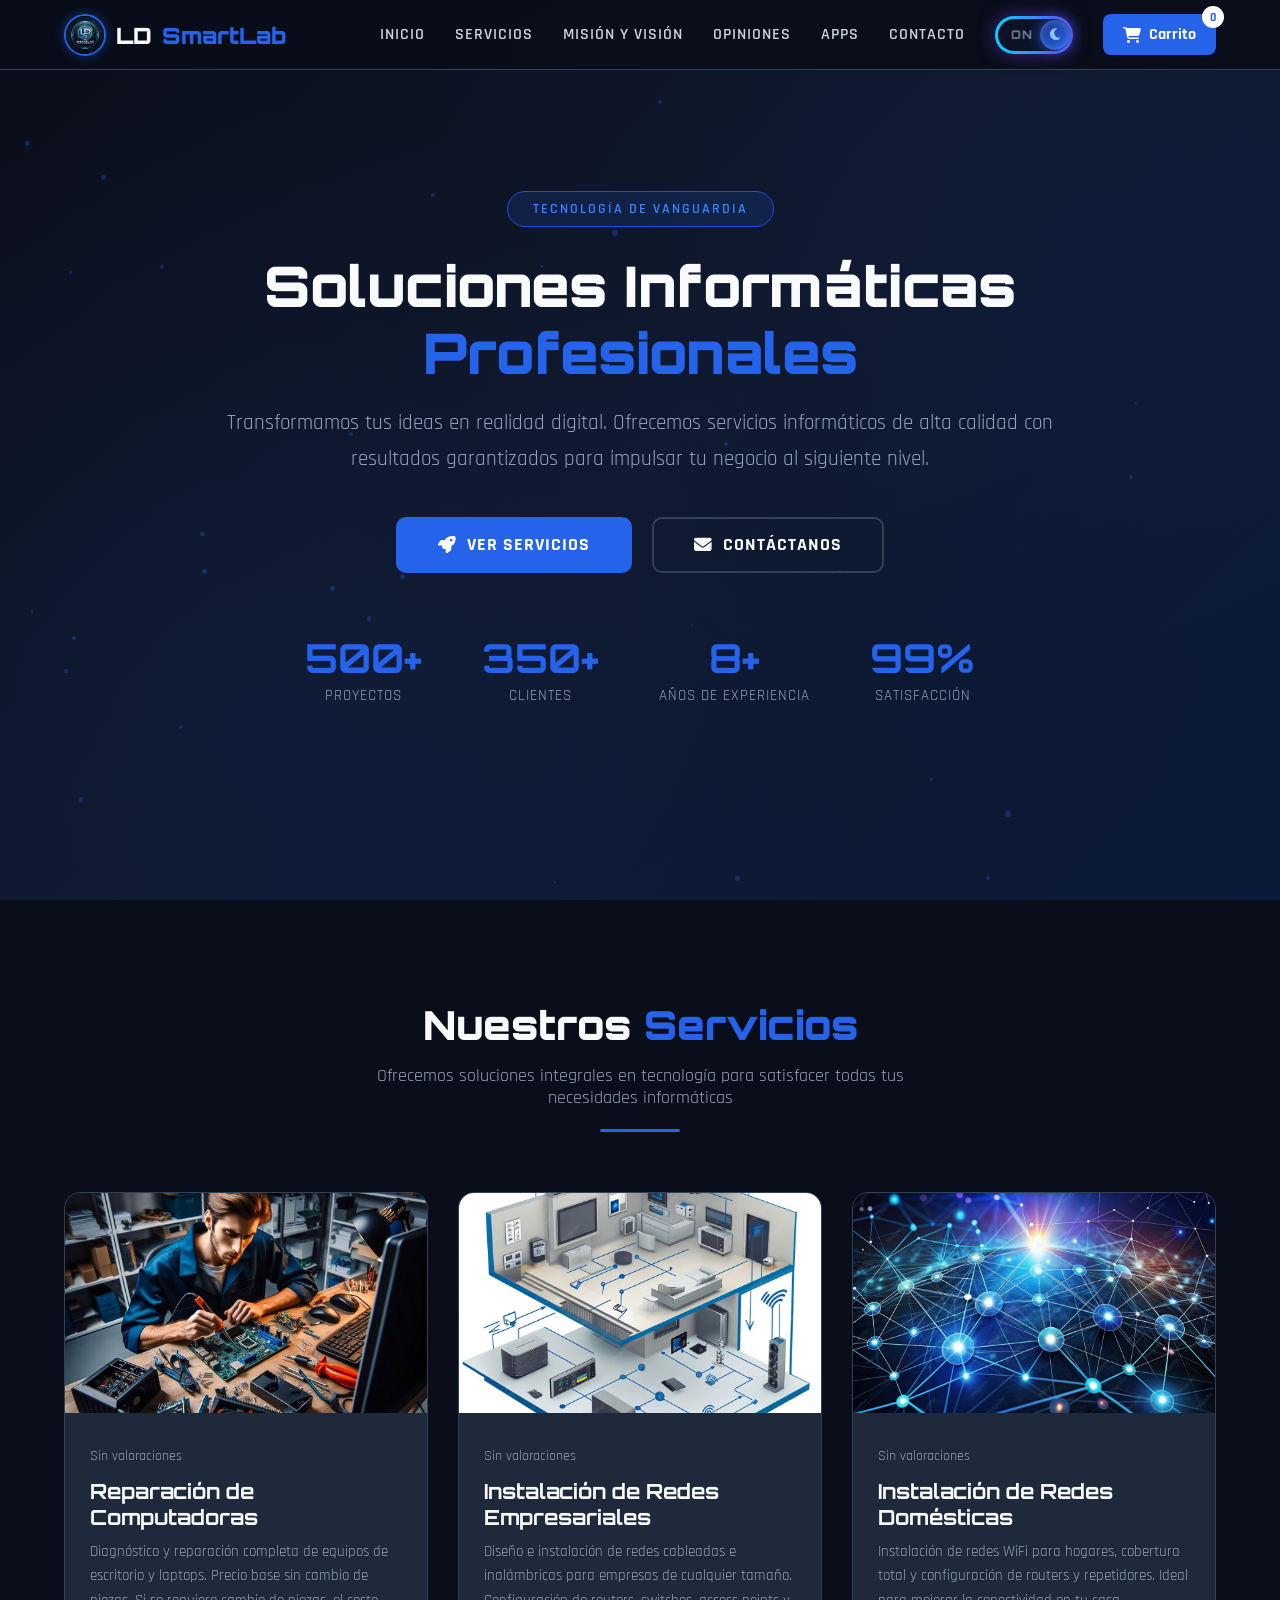
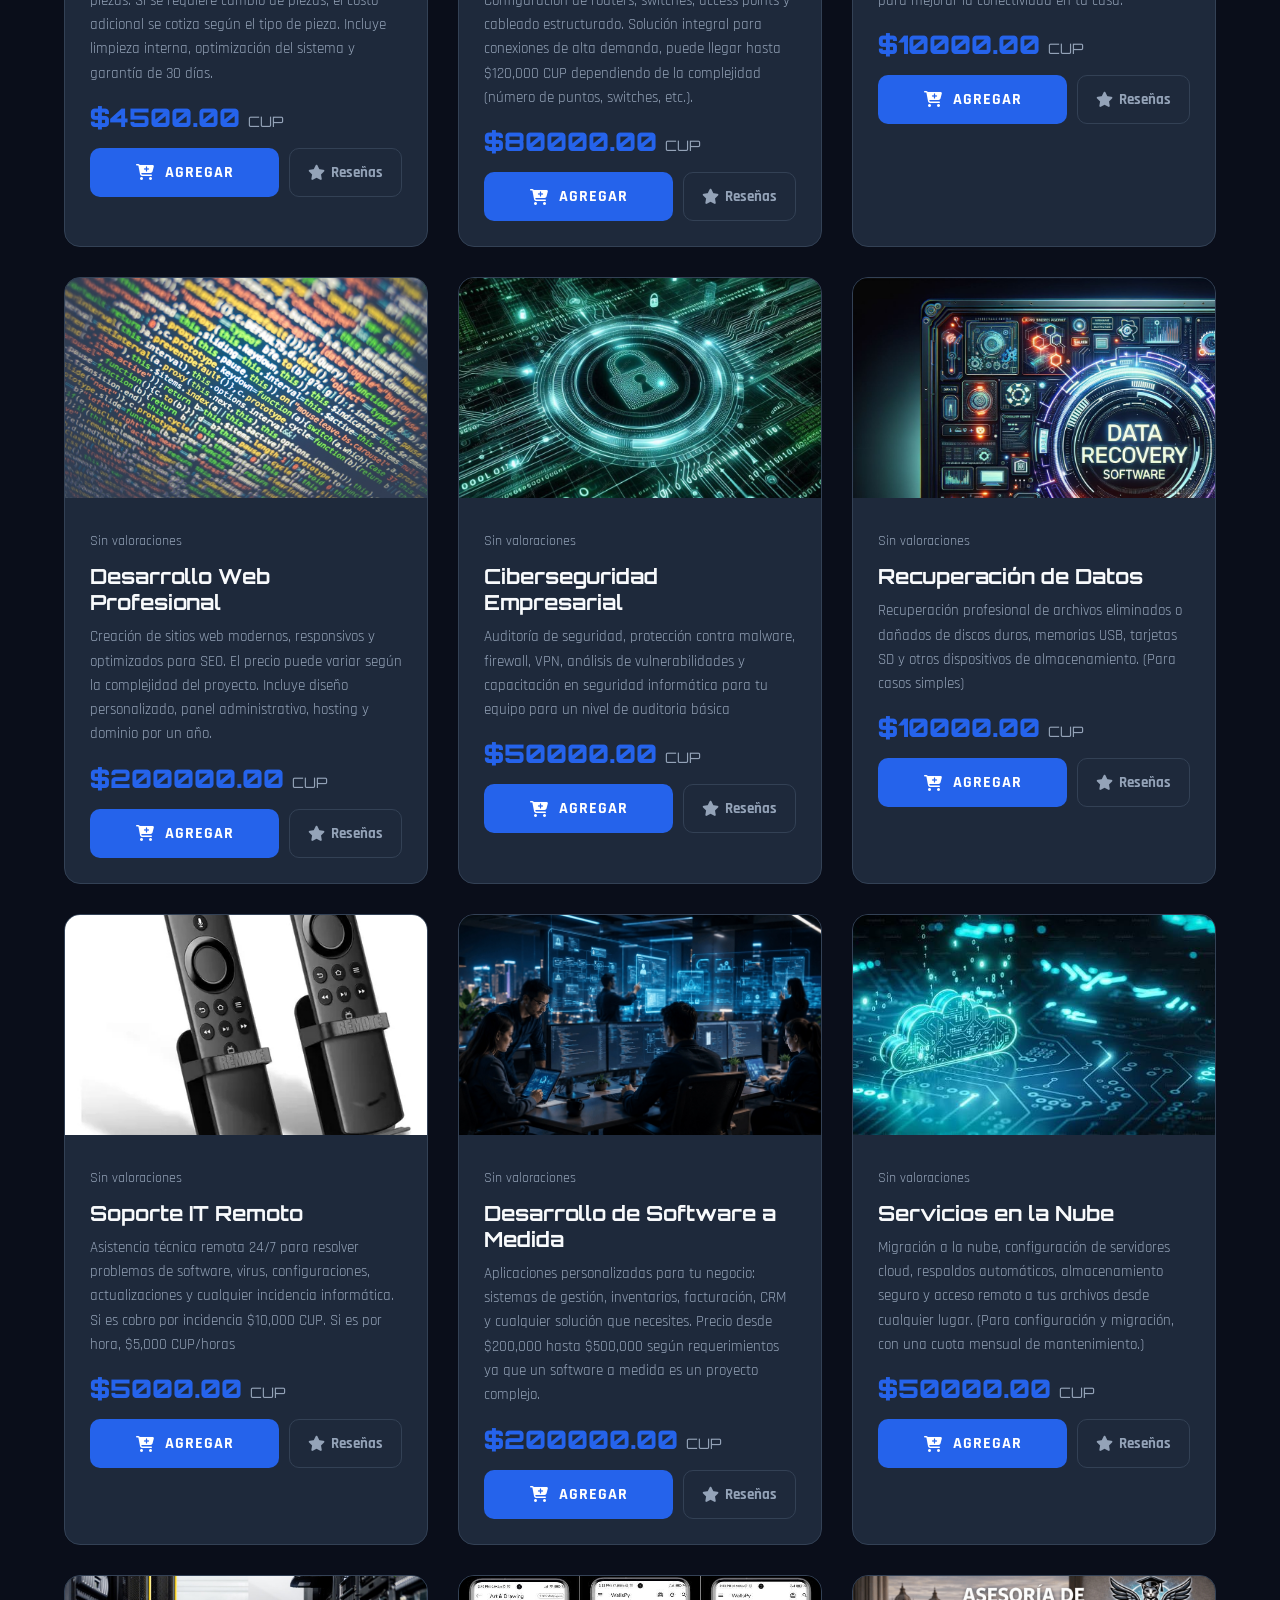
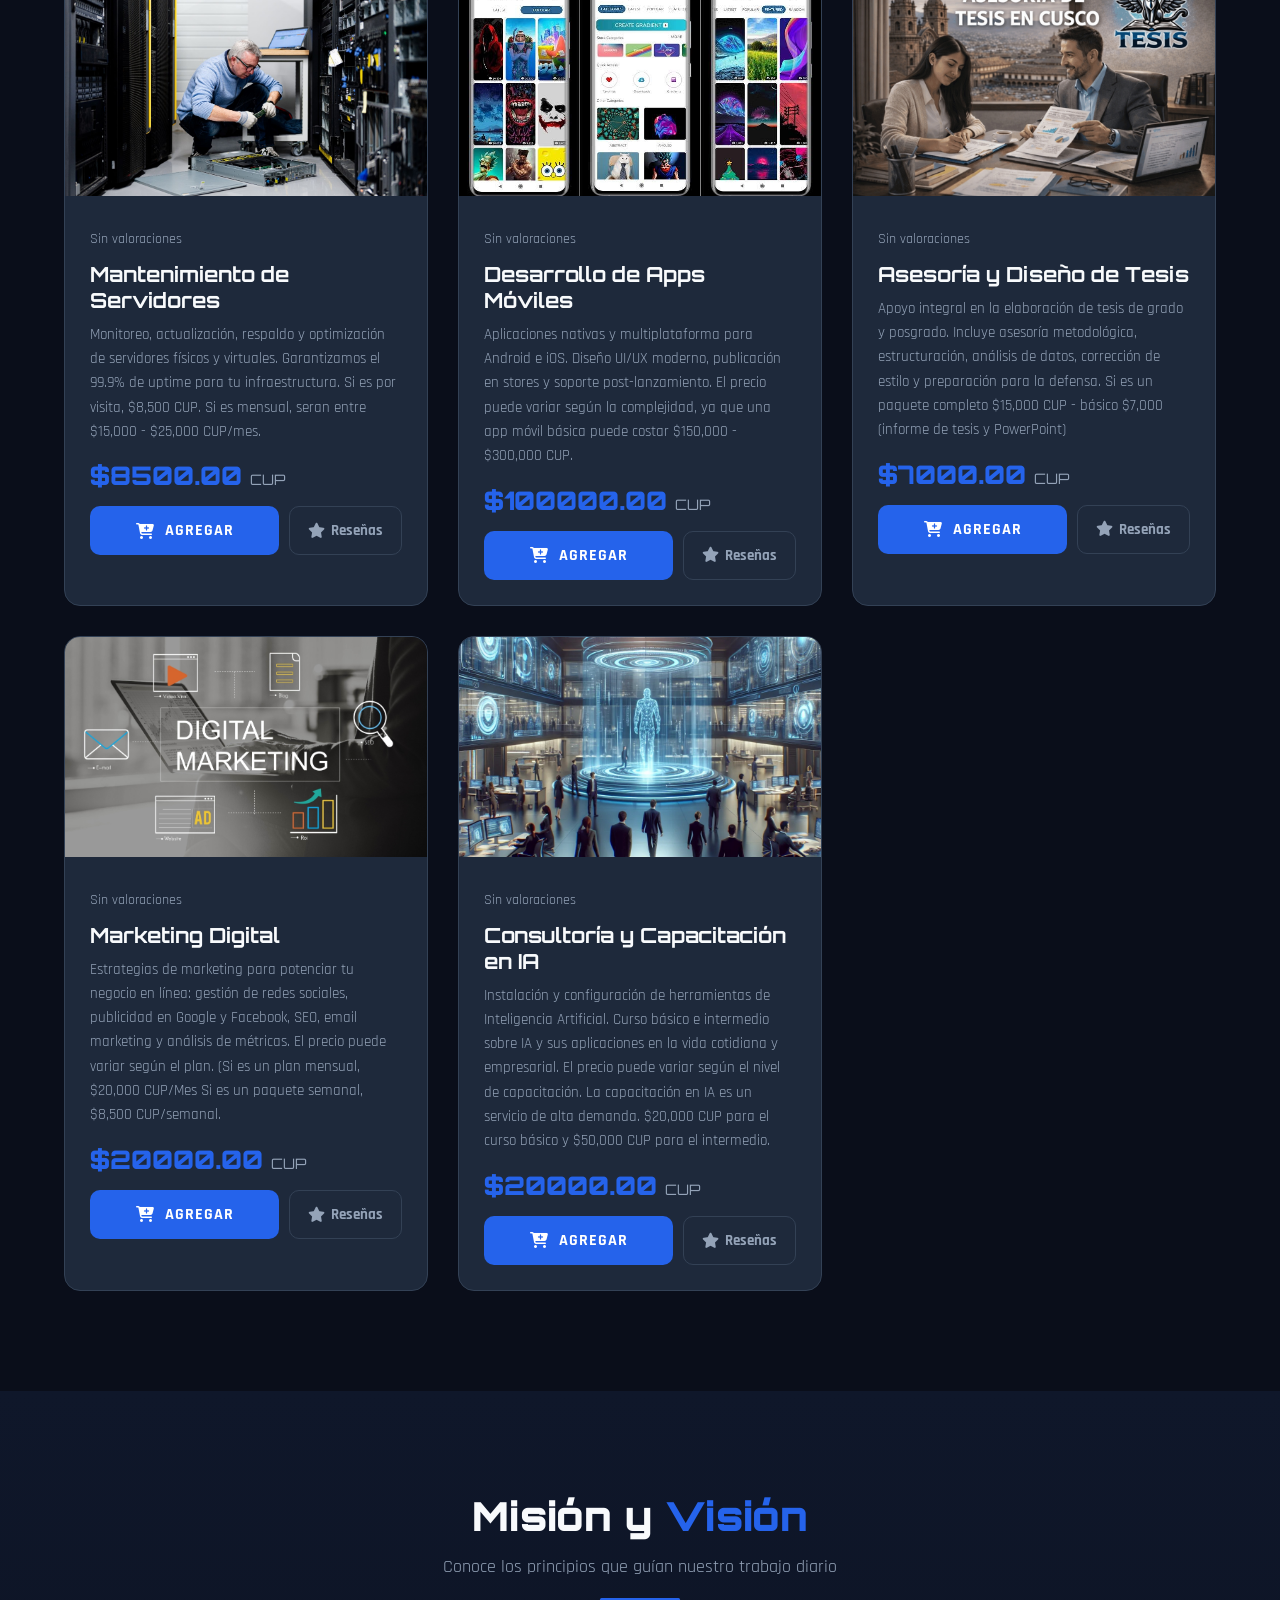
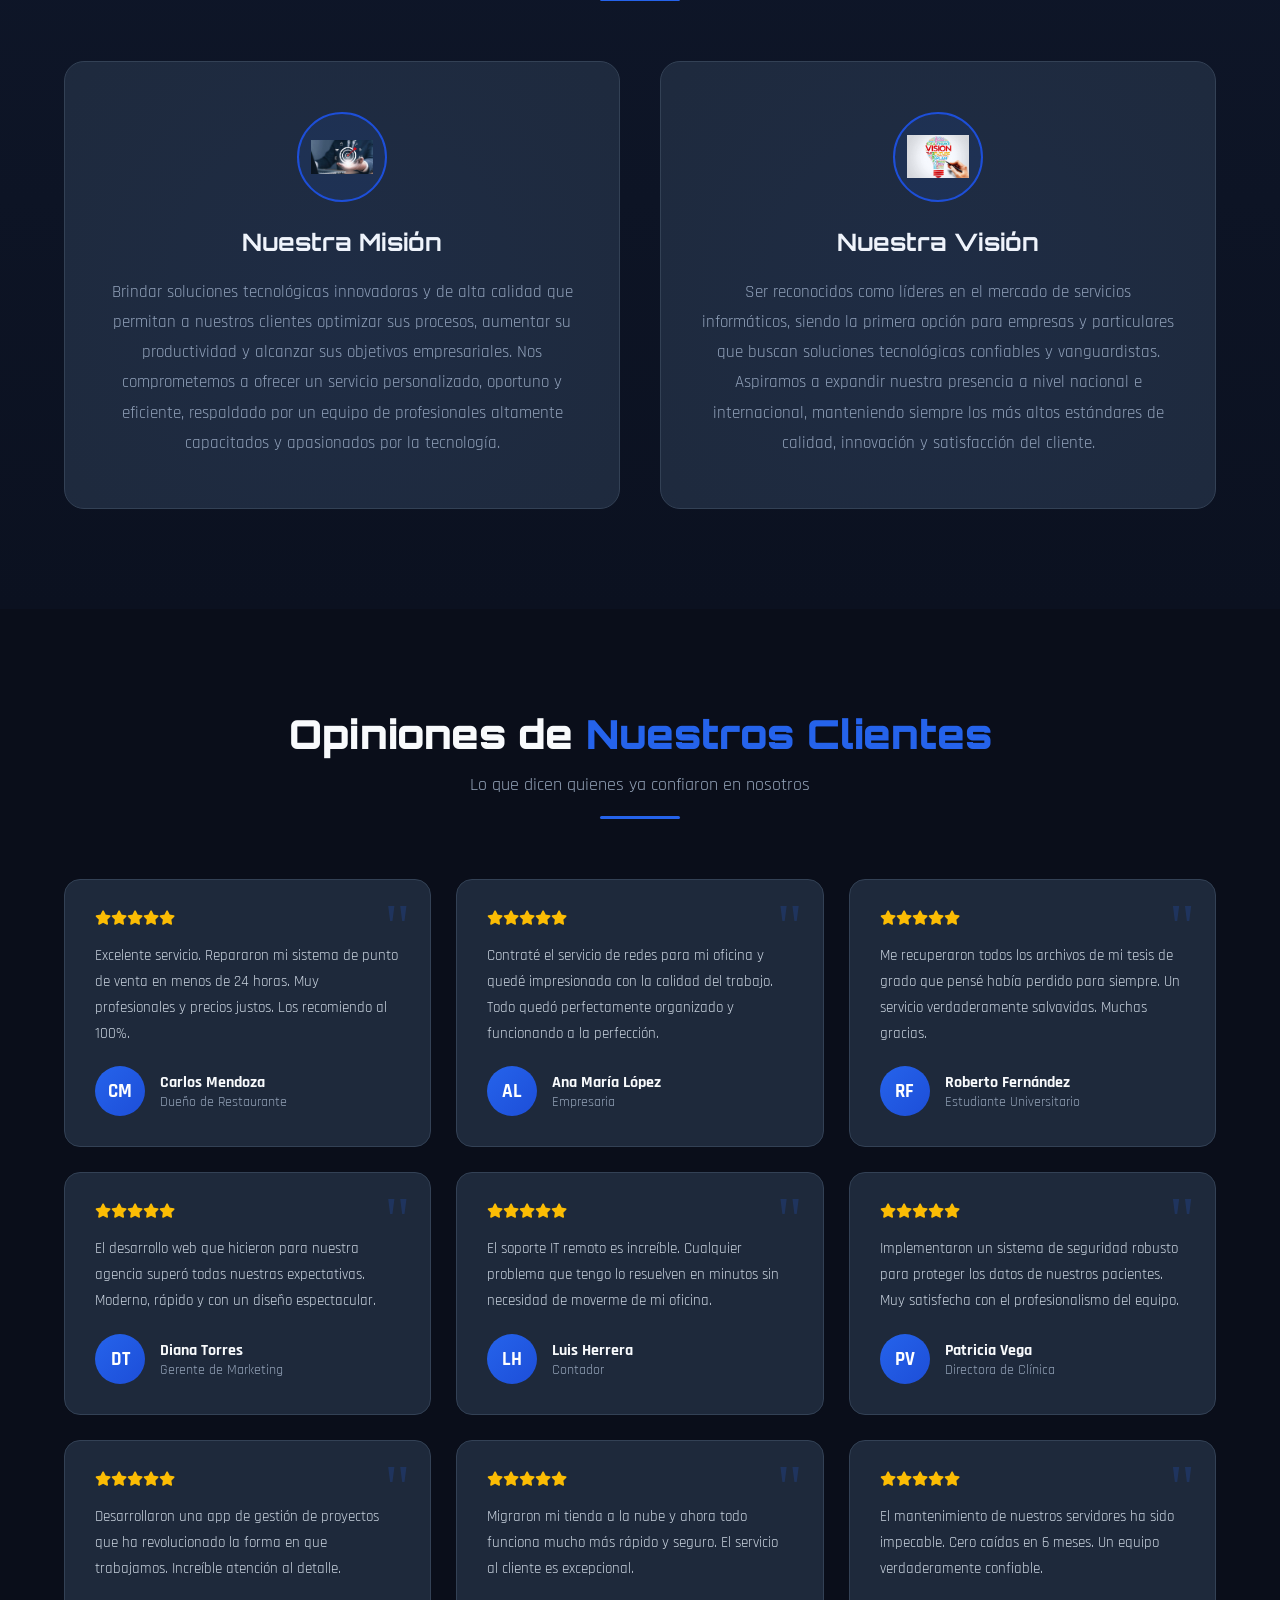
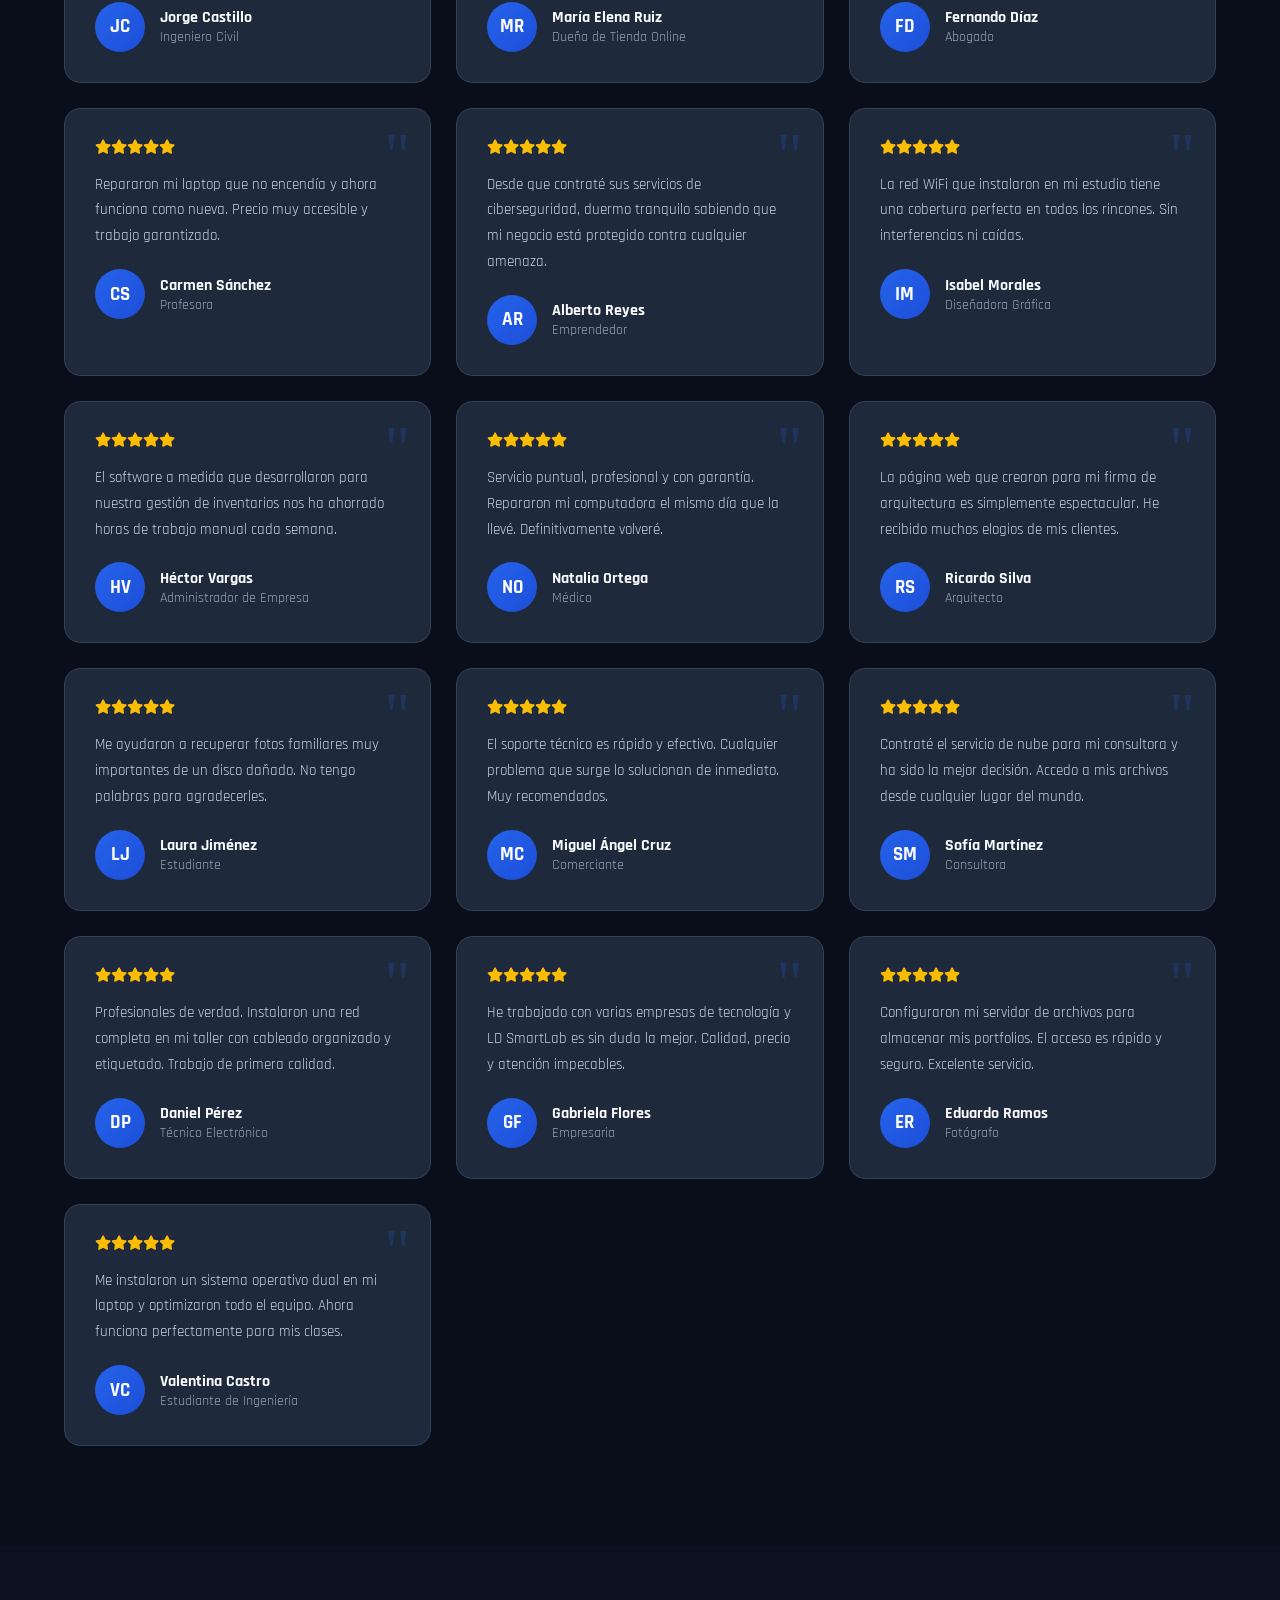
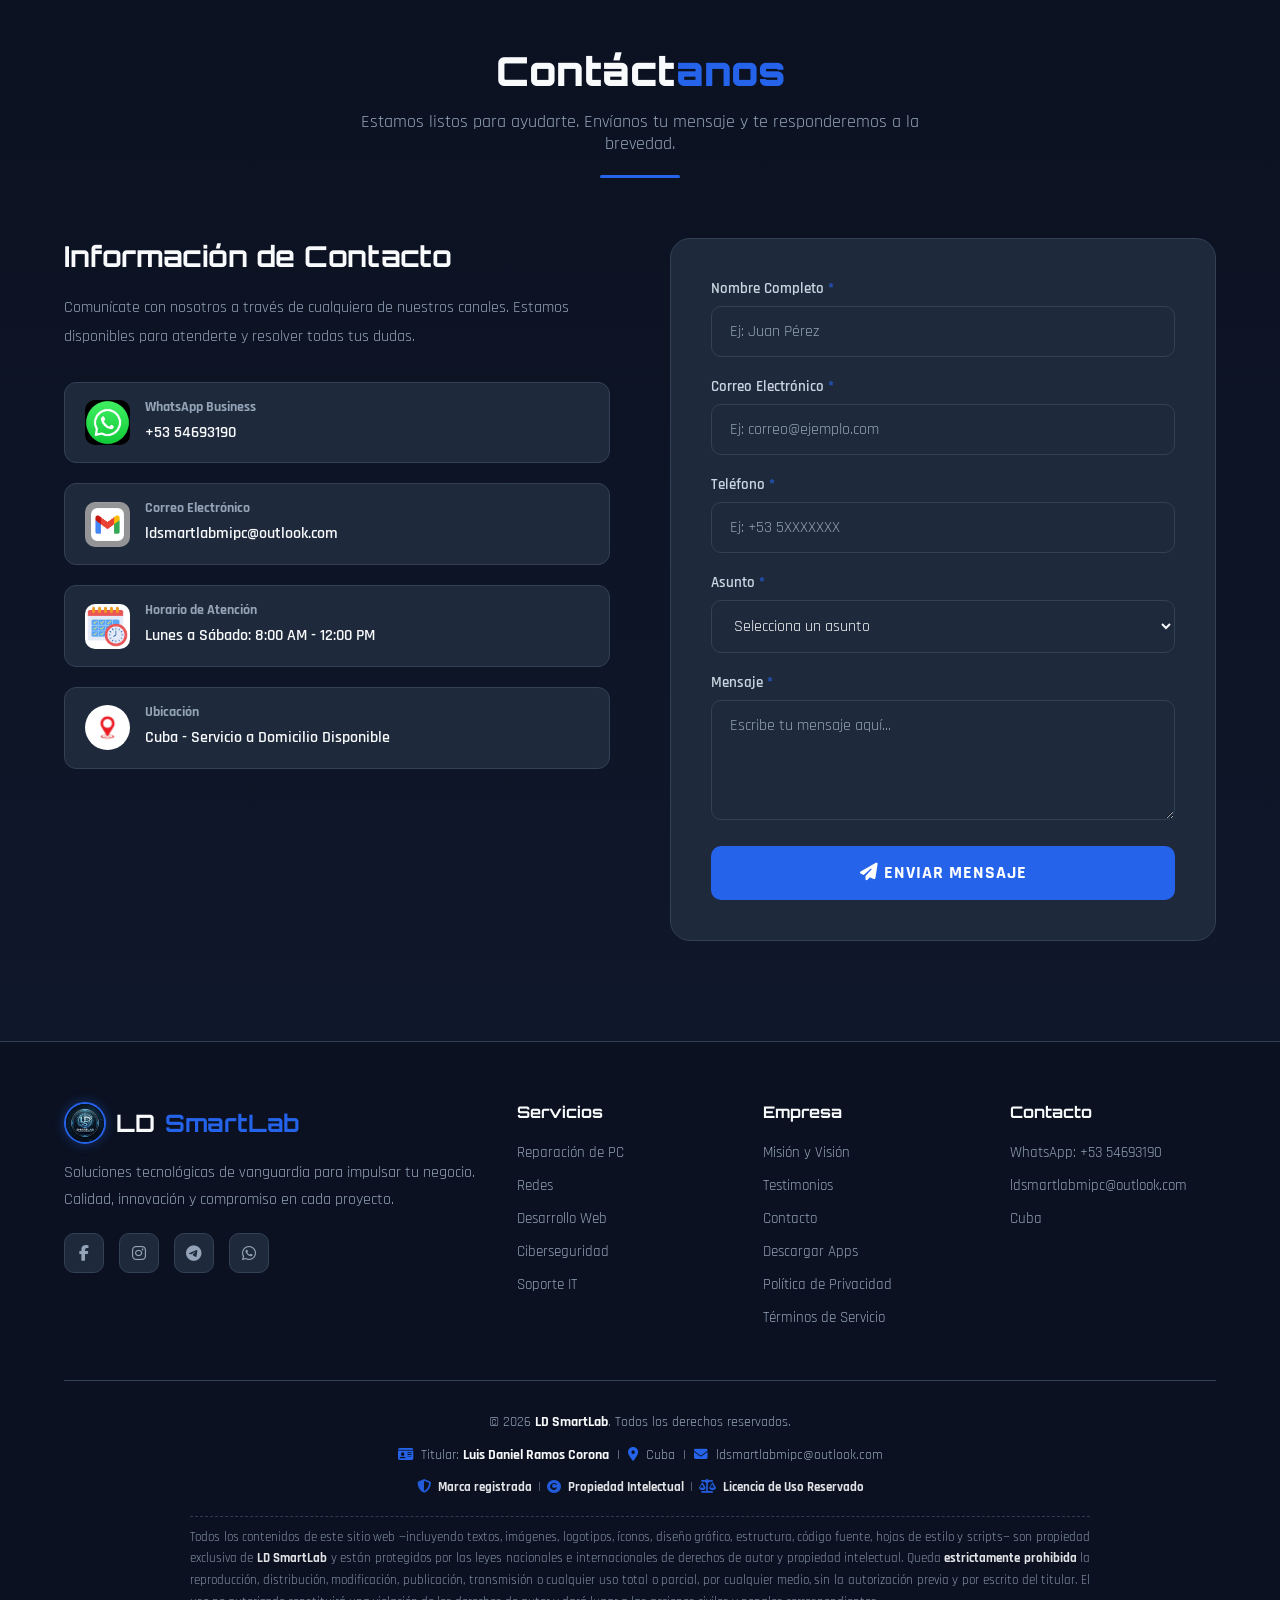
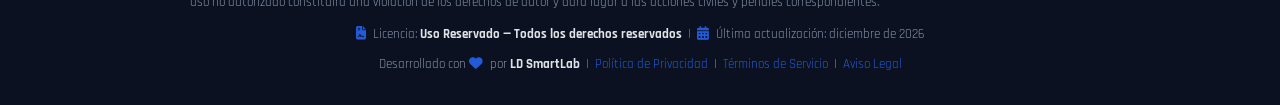
==== commit 69b5572a: "Add files via upload" ====
--- a/index.html
+++ b/index.html
@@ -28,6 +28,7 @@
             <li><a href="#servicios">Servicios</a></li>
             <li><a href="#mision">Misión y Visión</a></li>
             <li><a href="#testimonios">Opiniones</a></li>
+            <li><a href="descargas.html">Apps</a></li>
             <li><a href="#contacto">Contacto</a></li>
             <li>
                 <button class="theme-switch" id="themeToggle" title="Cambiar tema" aria-label="Cambiar tema">
@@ -202,6 +203,7 @@
                     <li><a href="#mision">Misión y Visión</a></li>
                     <li><a href="#testimonios">Testimonios</a></li>
                     <li><a href="#contacto">Contacto</a></li>
+                    <li><a href="descargas.html">Descargar Apps</a></li>
                     <li><a href="legal/politica-privacidad.html">Política de Privacidad</a></li>
                     <li><a href="legal/terminos-servicio.html">Términos de Servicio</a></li>
                 </ul>
--- a/css/style.css
+++ b/css/style.css
@@ -15,6 +15,7 @@
     --primary-glow: rgba(37, 99, 235, 0.4);
     --shadow: 0 20px 50px rgba(37, 99, 235, 0.15);
     --transition: 0.3s ease;
+    --google-star: #fbbc04;
 }
 
 body.light-mode {
@@ -248,14 +249,16 @@
 .add-to-cart:hover { background: var(--primary-light); box-shadow: 0 0 25px var(--primary-glow); }
 .add-to-cart.added { background: #22c55e; }
 
-/* ===== RESEÑAS ===== */
+/* ===== RESEÑAS ESTILO GOOGLE ===== */
 .service-rating {
     display: flex; align-items: center; gap: 6px; flex-wrap: wrap;
-    font-size: 1rem; font-weight: 700; margin-bottom: 10px; min-height: 24px;
-}
-.rating-label {
-    font-size: 0.7rem; padding: 3px 10px; border-radius: 20px;
-    font-weight: 900; text-transform: uppercase; letter-spacing: 0.8px;
+    font-size: 0.95rem; margin-bottom: 10px; min-height: 24px;
+}
+.rating-number {
+    font-weight: 700; color: var(--text-primary); font-size: 1rem;
+}
+.rating-count {
+    color: var(--text-muted); font-size: 0.85rem;
 }
 .service-actions { display: flex; gap: 10px; margin-top: 15px; }
 .service-actions .add-to-cart { flex: 1; }
@@ -266,7 +269,7 @@
     cursor: pointer; transition: all var(--transition);
     display: flex; align-items: center; gap: 6px; white-space: nowrap;
 }
-.review-btn:hover { border-color: #ffd700; color: #ffd700; box-shadow: 0 0 15px rgba(255,215,0,0.2); }
+.review-btn:hover { border-color: var(--google-star); color: var(--google-star); box-shadow: 0 0 15px rgba(251, 188, 4, 0.2); }
 
 /* Modal de reseñas */
 .review-modal {
@@ -311,7 +314,7 @@
 .star-rating label { font-size: 2.2rem; color: var(--border-color); cursor: pointer; transition: color 0.2s, transform 0.2s; }
 .star-rating input:checked ~ label,
 .star-rating label:hover,
-.star-rating label:hover ~ label { color: #ffd700; transform: scale(1.1); }
+.star-rating label:hover ~ label { color: var(--google-star); transform: scale(1.1); }
 
 /* ===== MISIÓN Y VISIÓN ===== */
 .mission-vision { background: linear-gradient(180deg, var(--bg-secondary) 0%, var(--bg-tertiary) 100%); transition: background var(--transition); }
@@ -351,7 +354,7 @@
     content: '"'; position: absolute; top: 10px; right: 20px;
     font-size: 4rem; color: var(--primary); opacity: 0.2; font-family: serif;
 }
-.stars { color: #fbbf24; margin-bottom: 15px; font-size: 0.9rem; }
+.stars { color: var(--google-star); margin-bottom: 15px; font-size: 0.9rem; }
 .testimonial-text { color: var(--text-secondary); line-height: 1.7; margin-bottom: 20px; font-size: 0.95rem; }
 .testimonial-author { display: flex; align-items: center; gap: 15px; }
 .author-avatar {
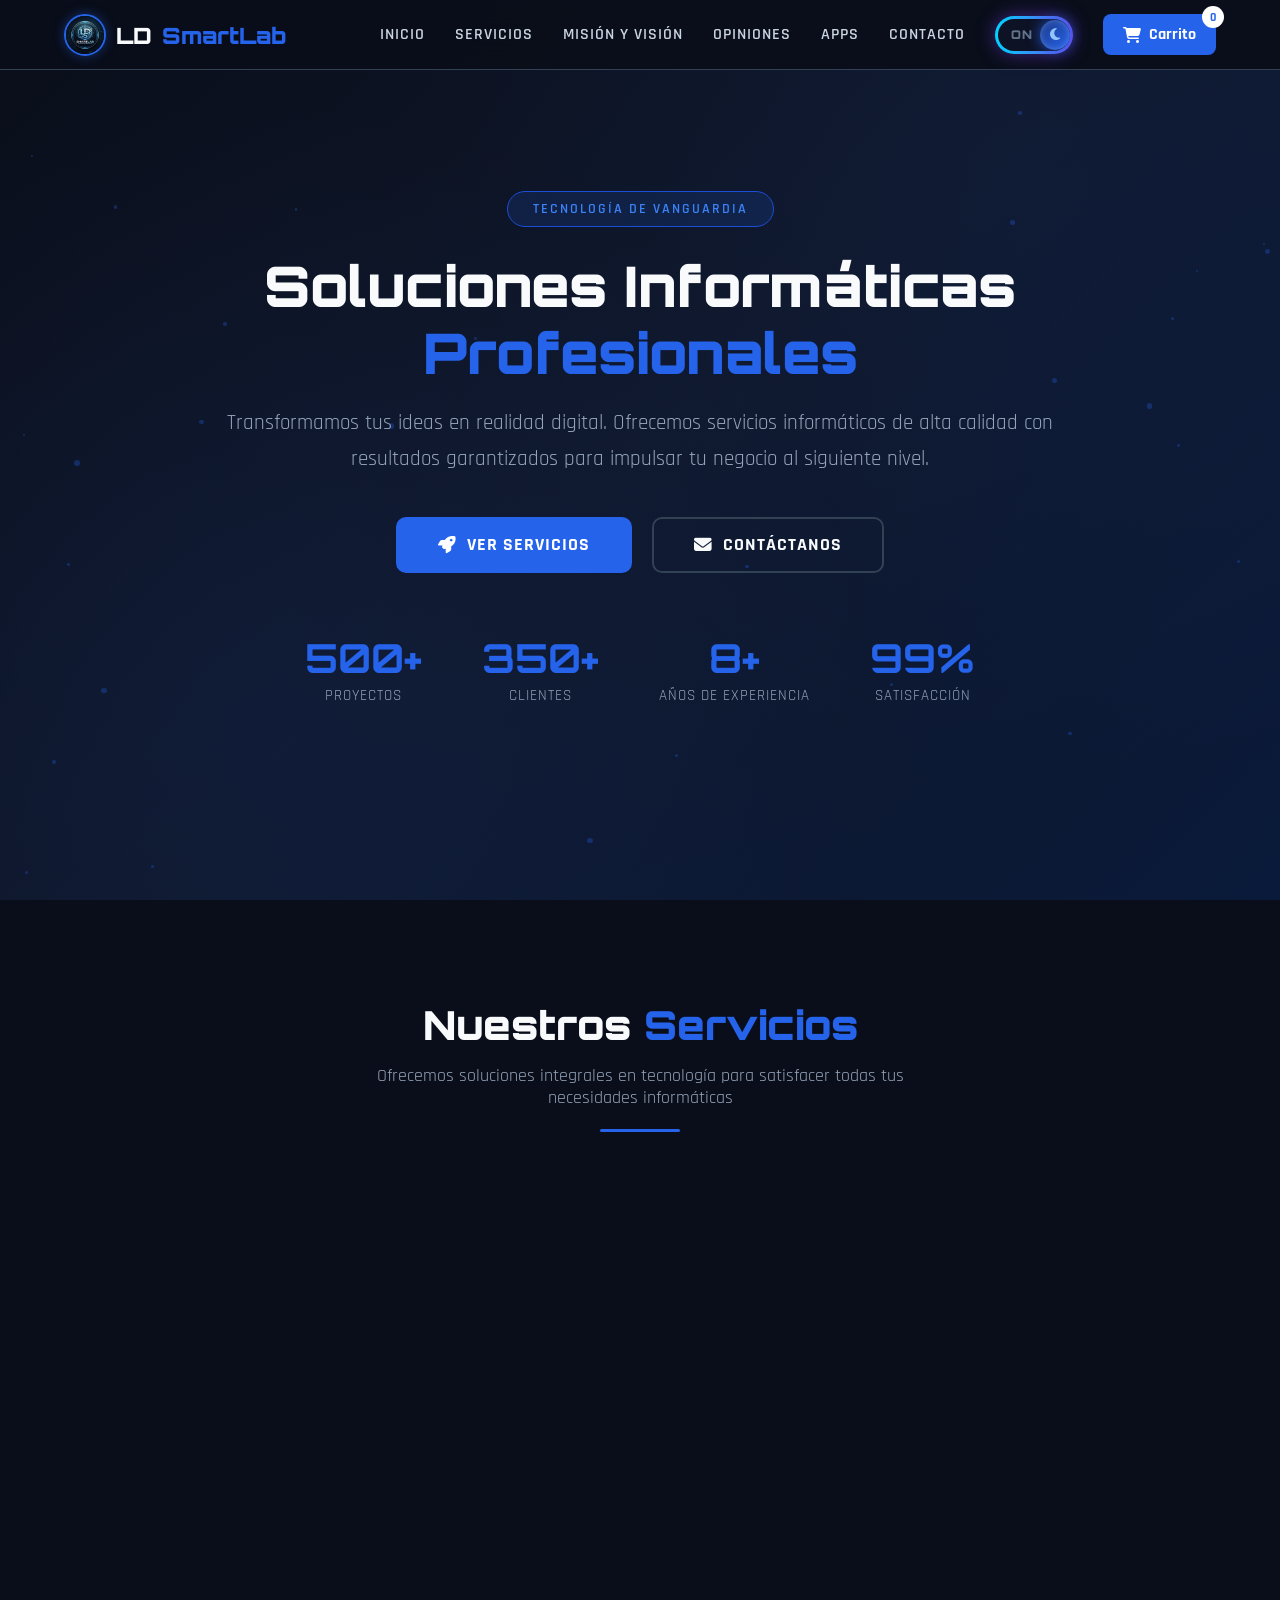
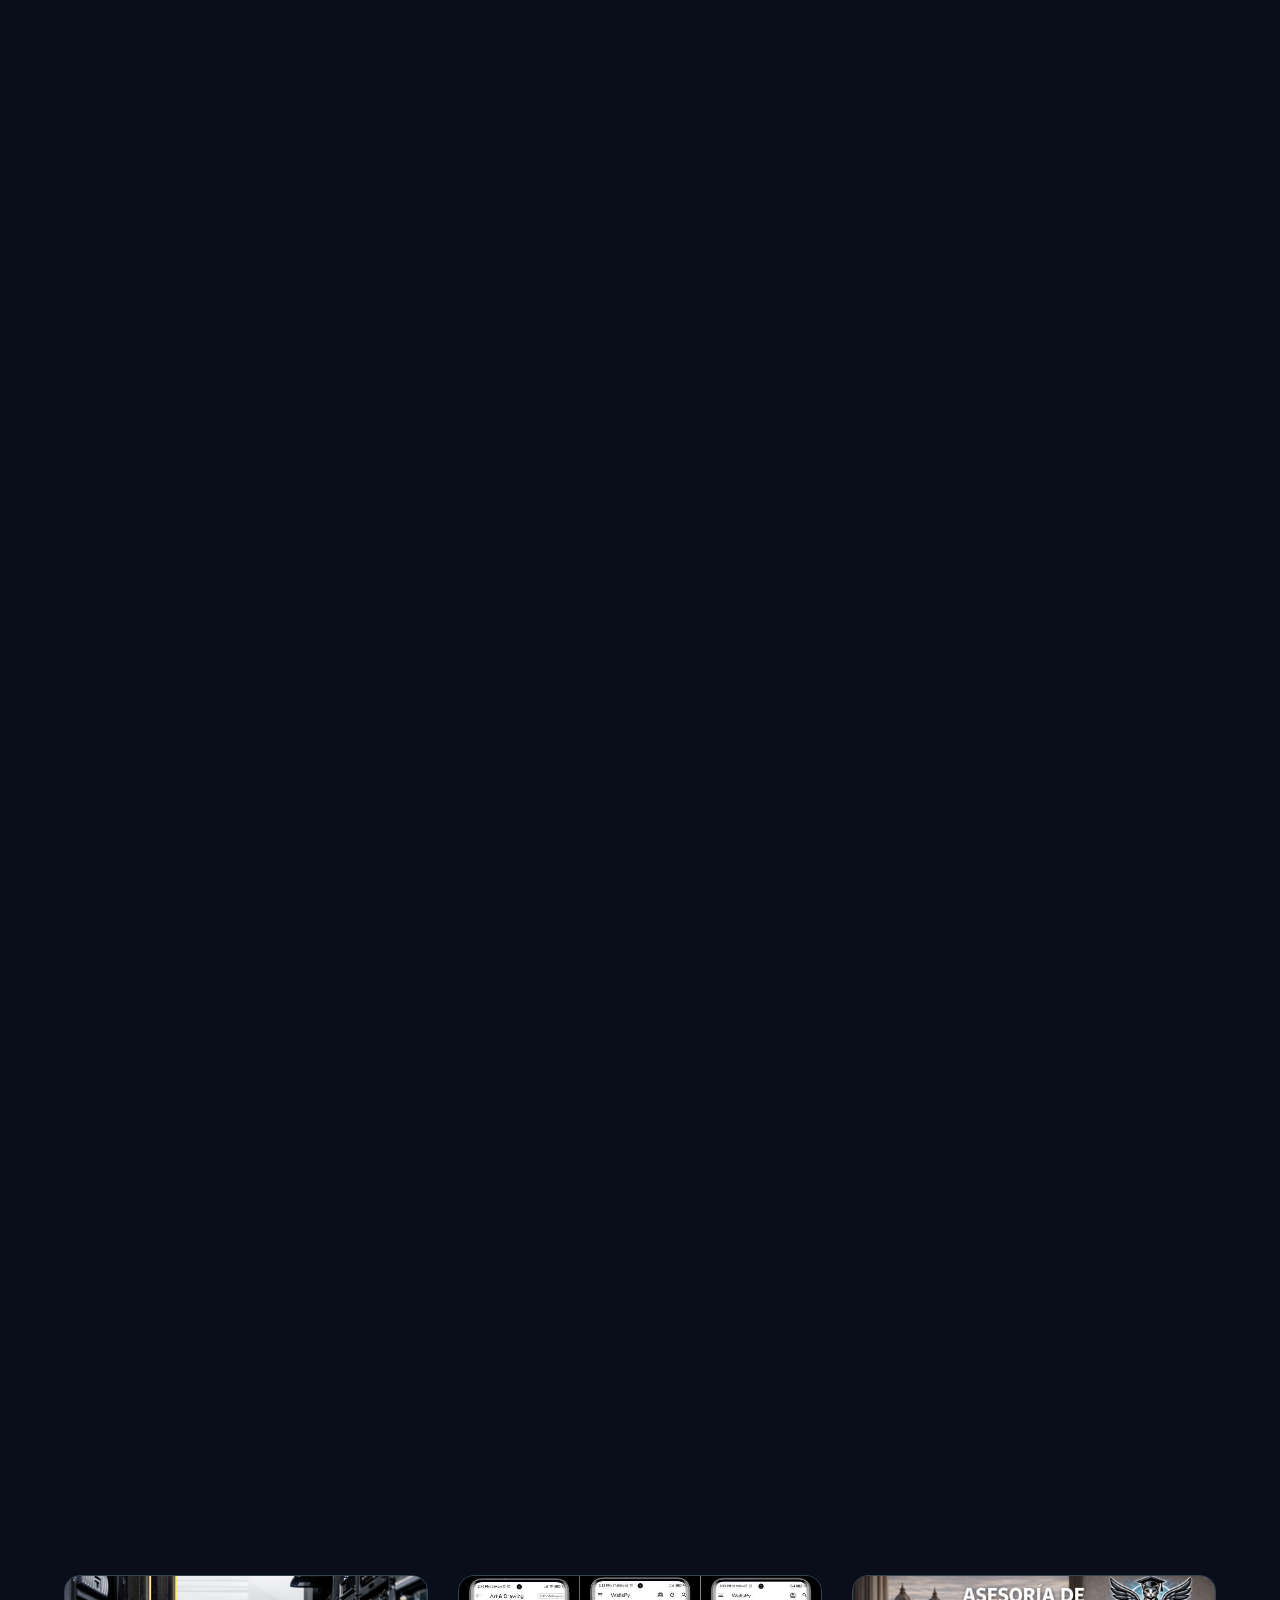
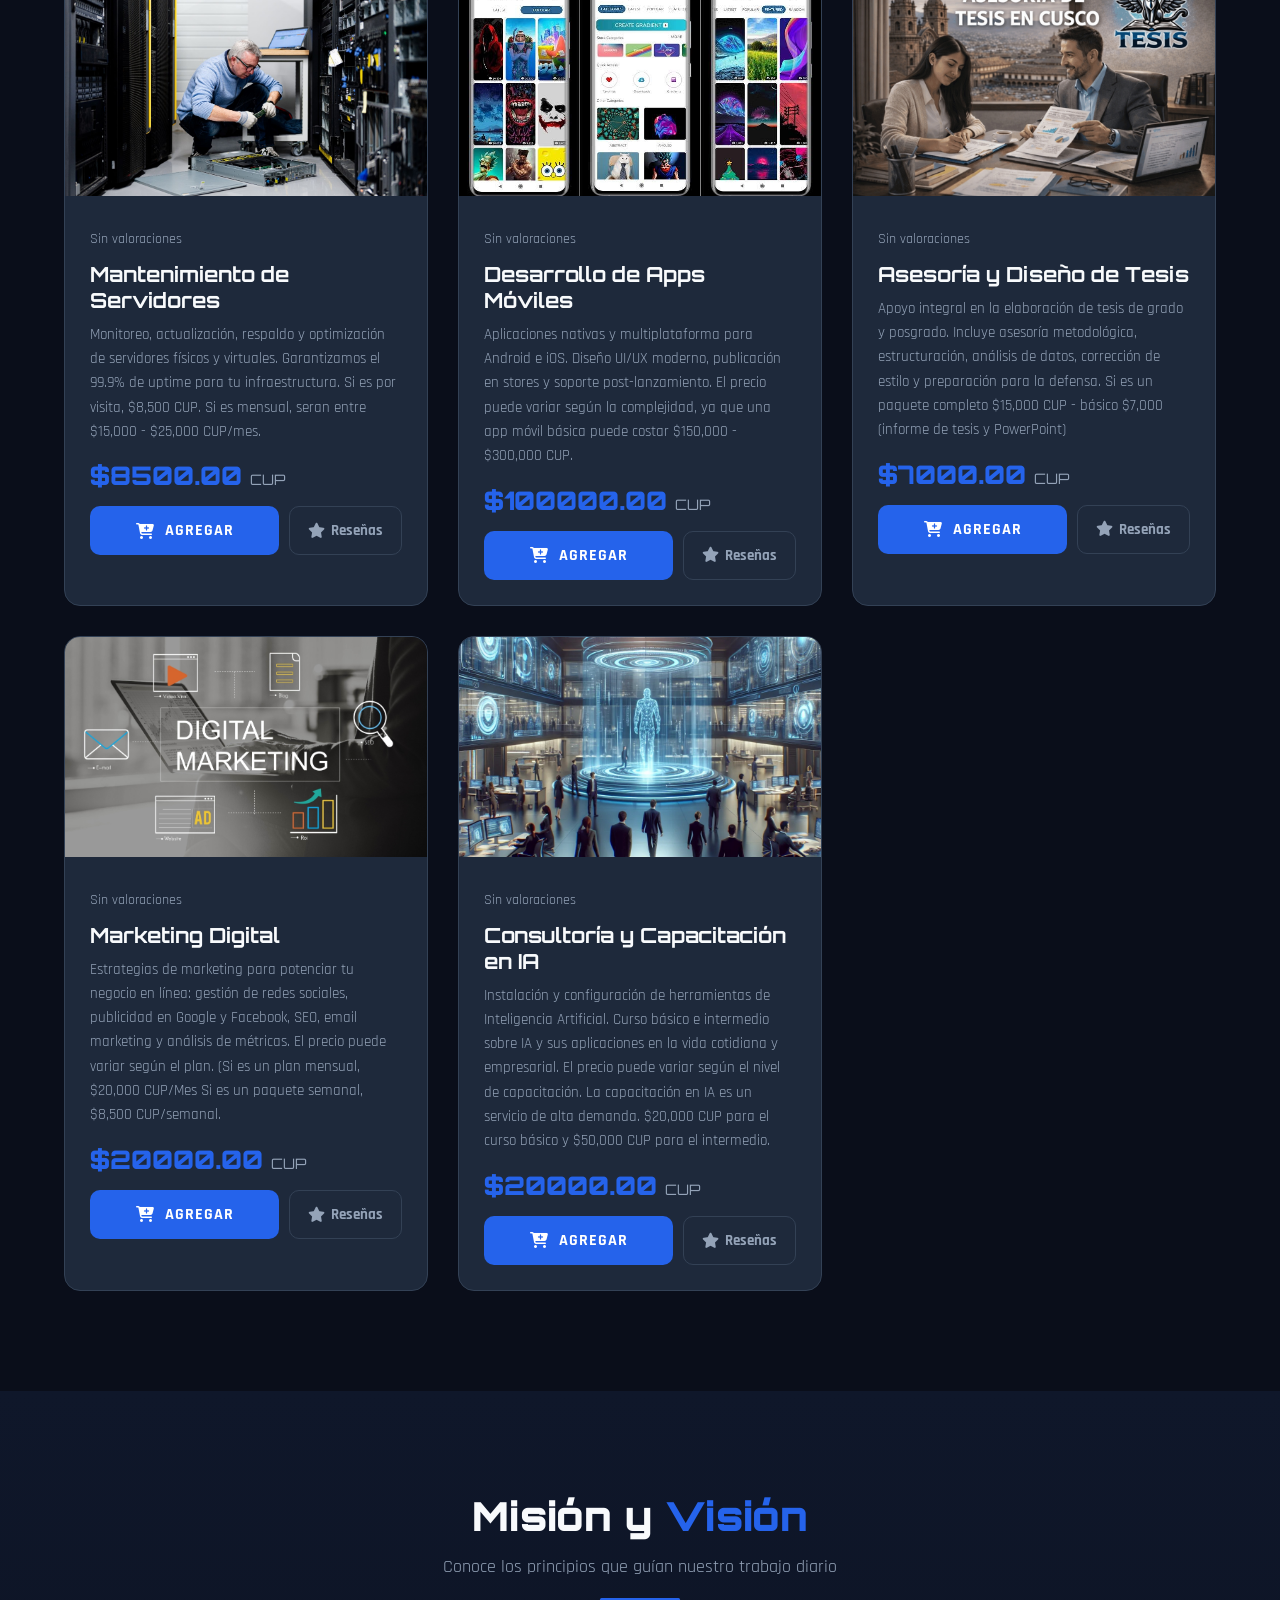
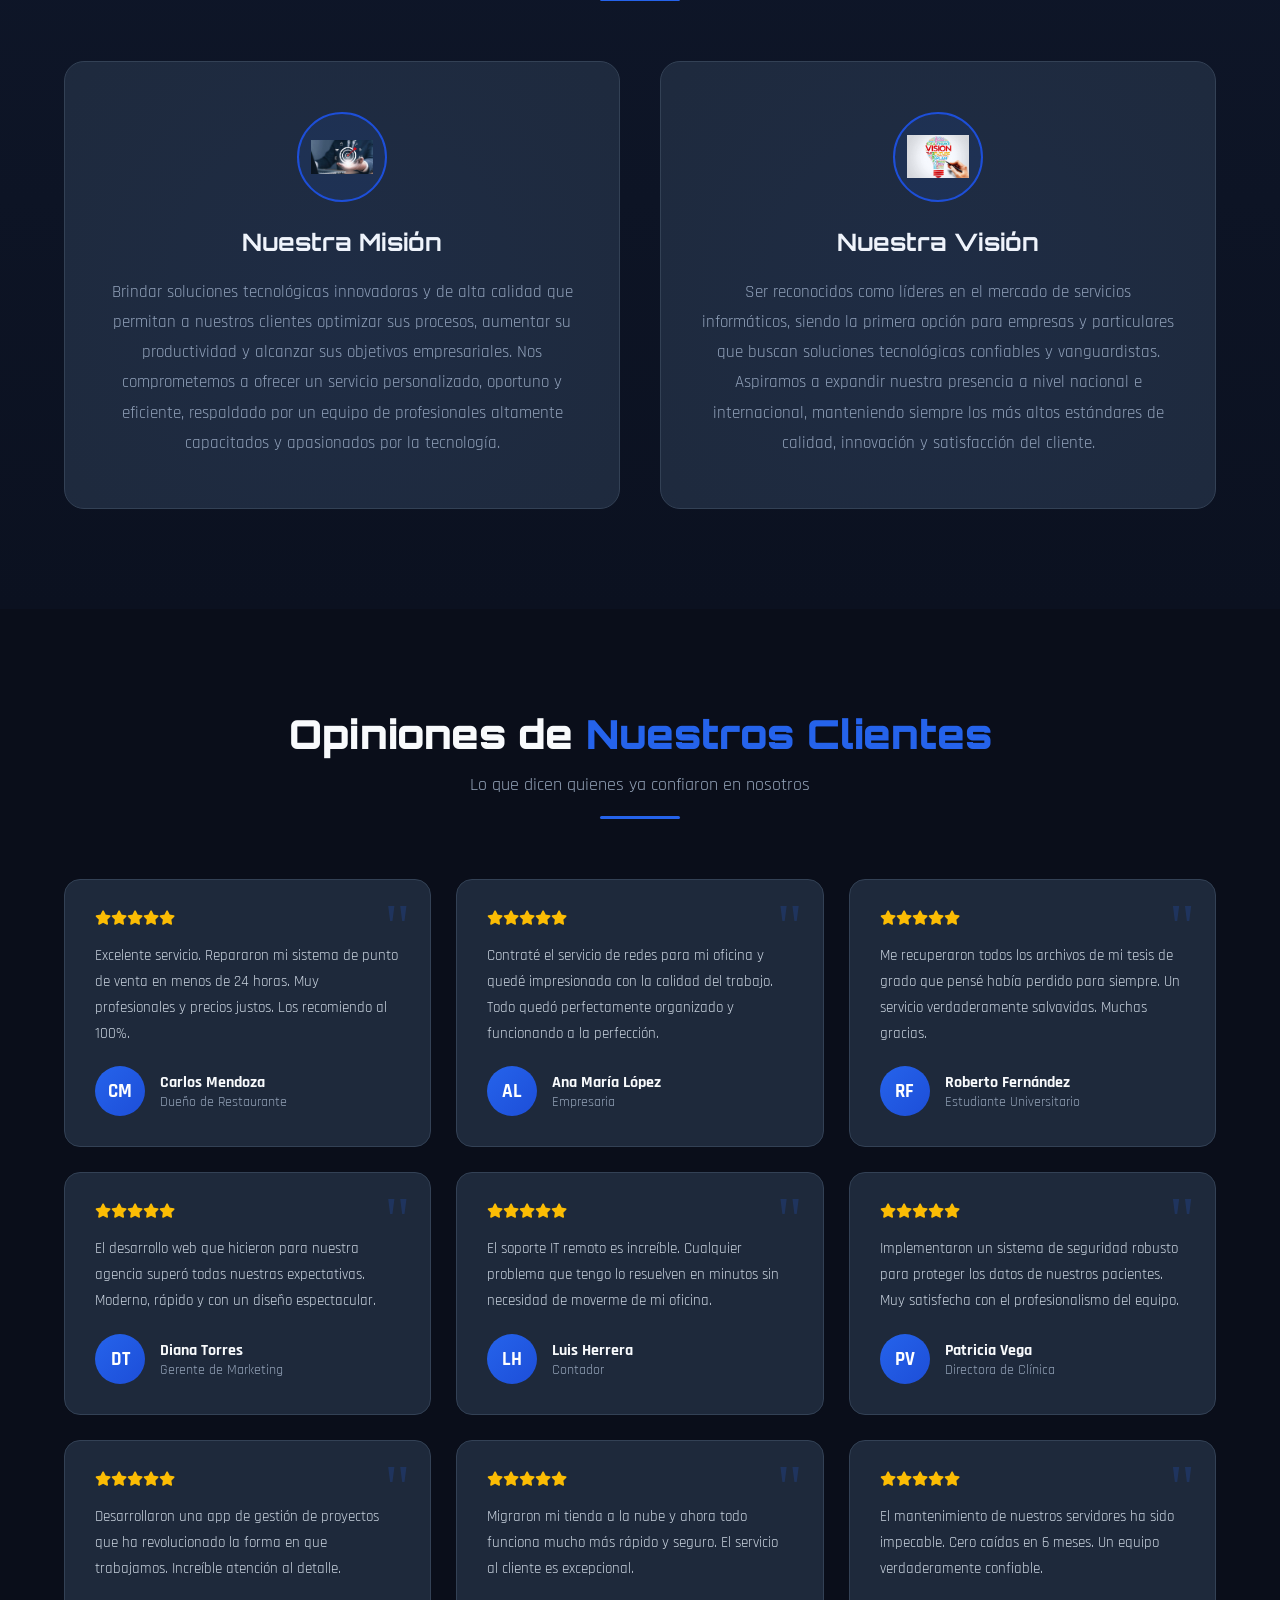
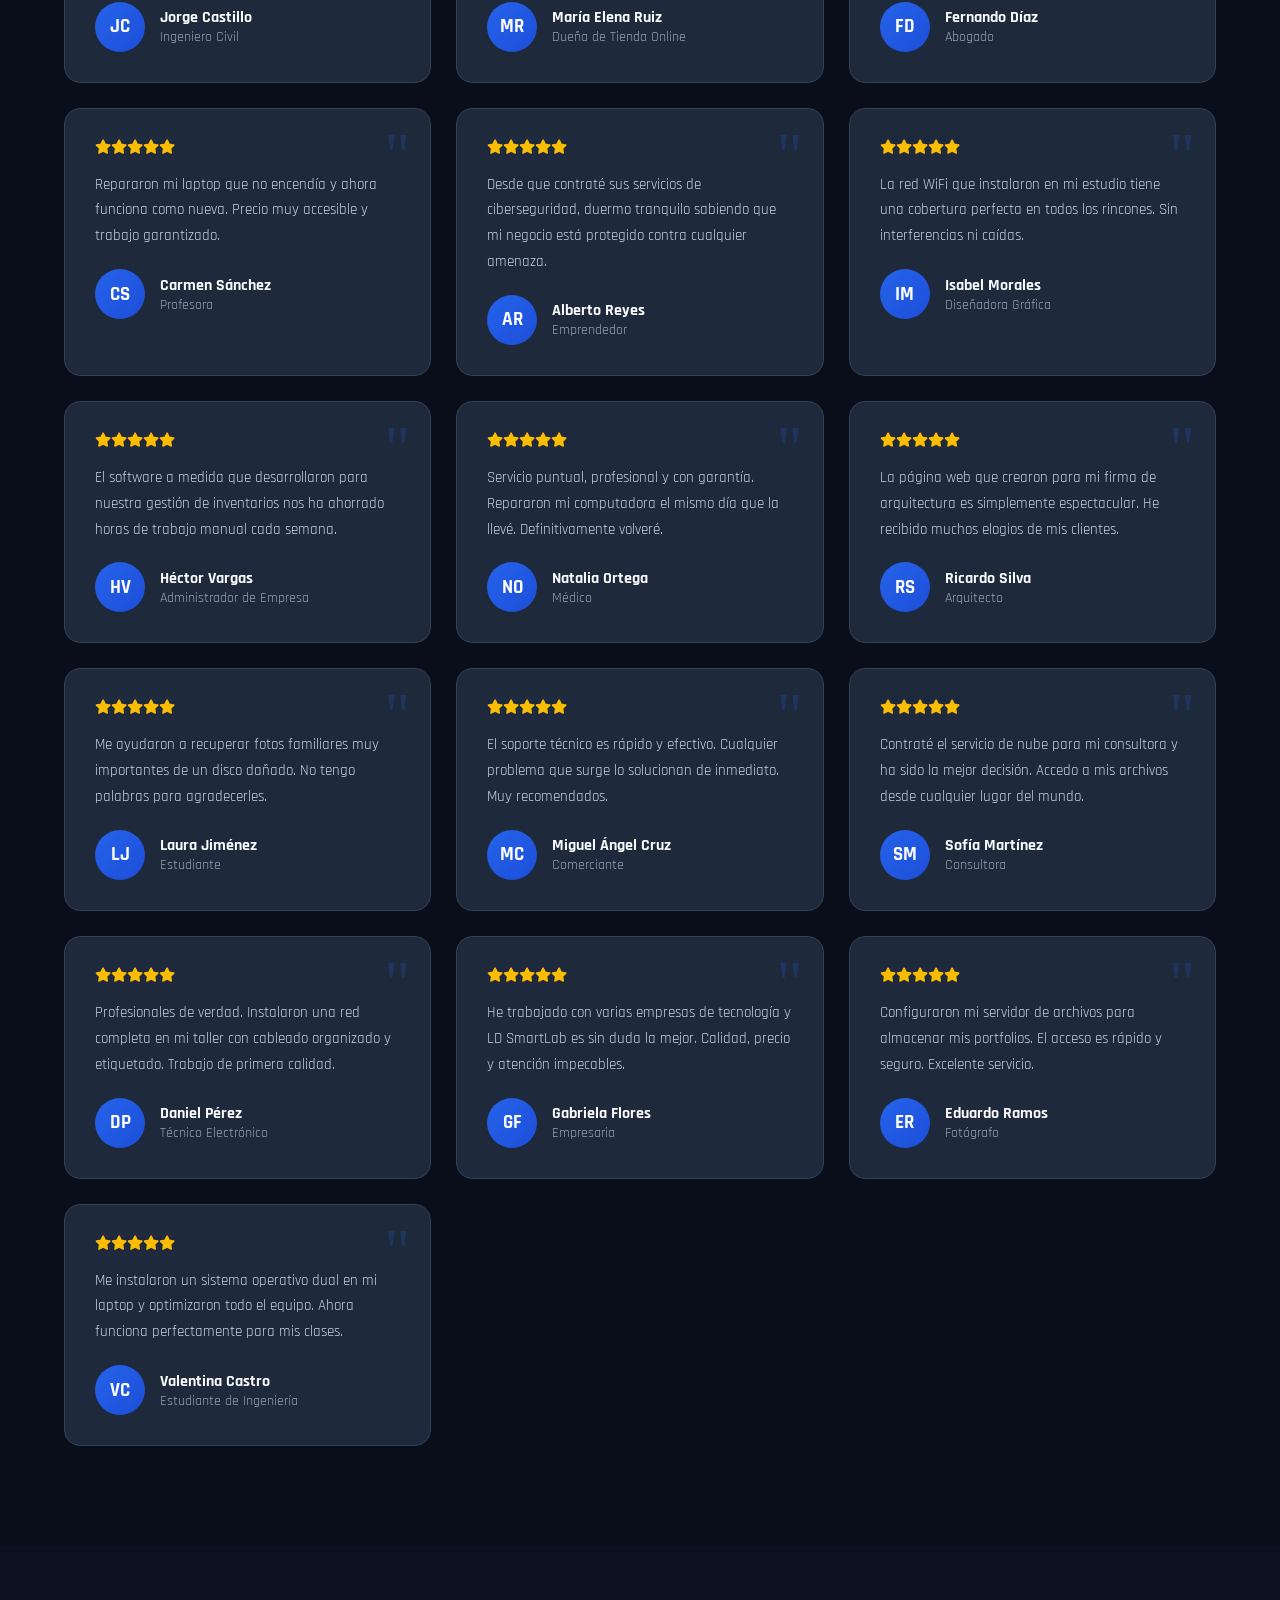
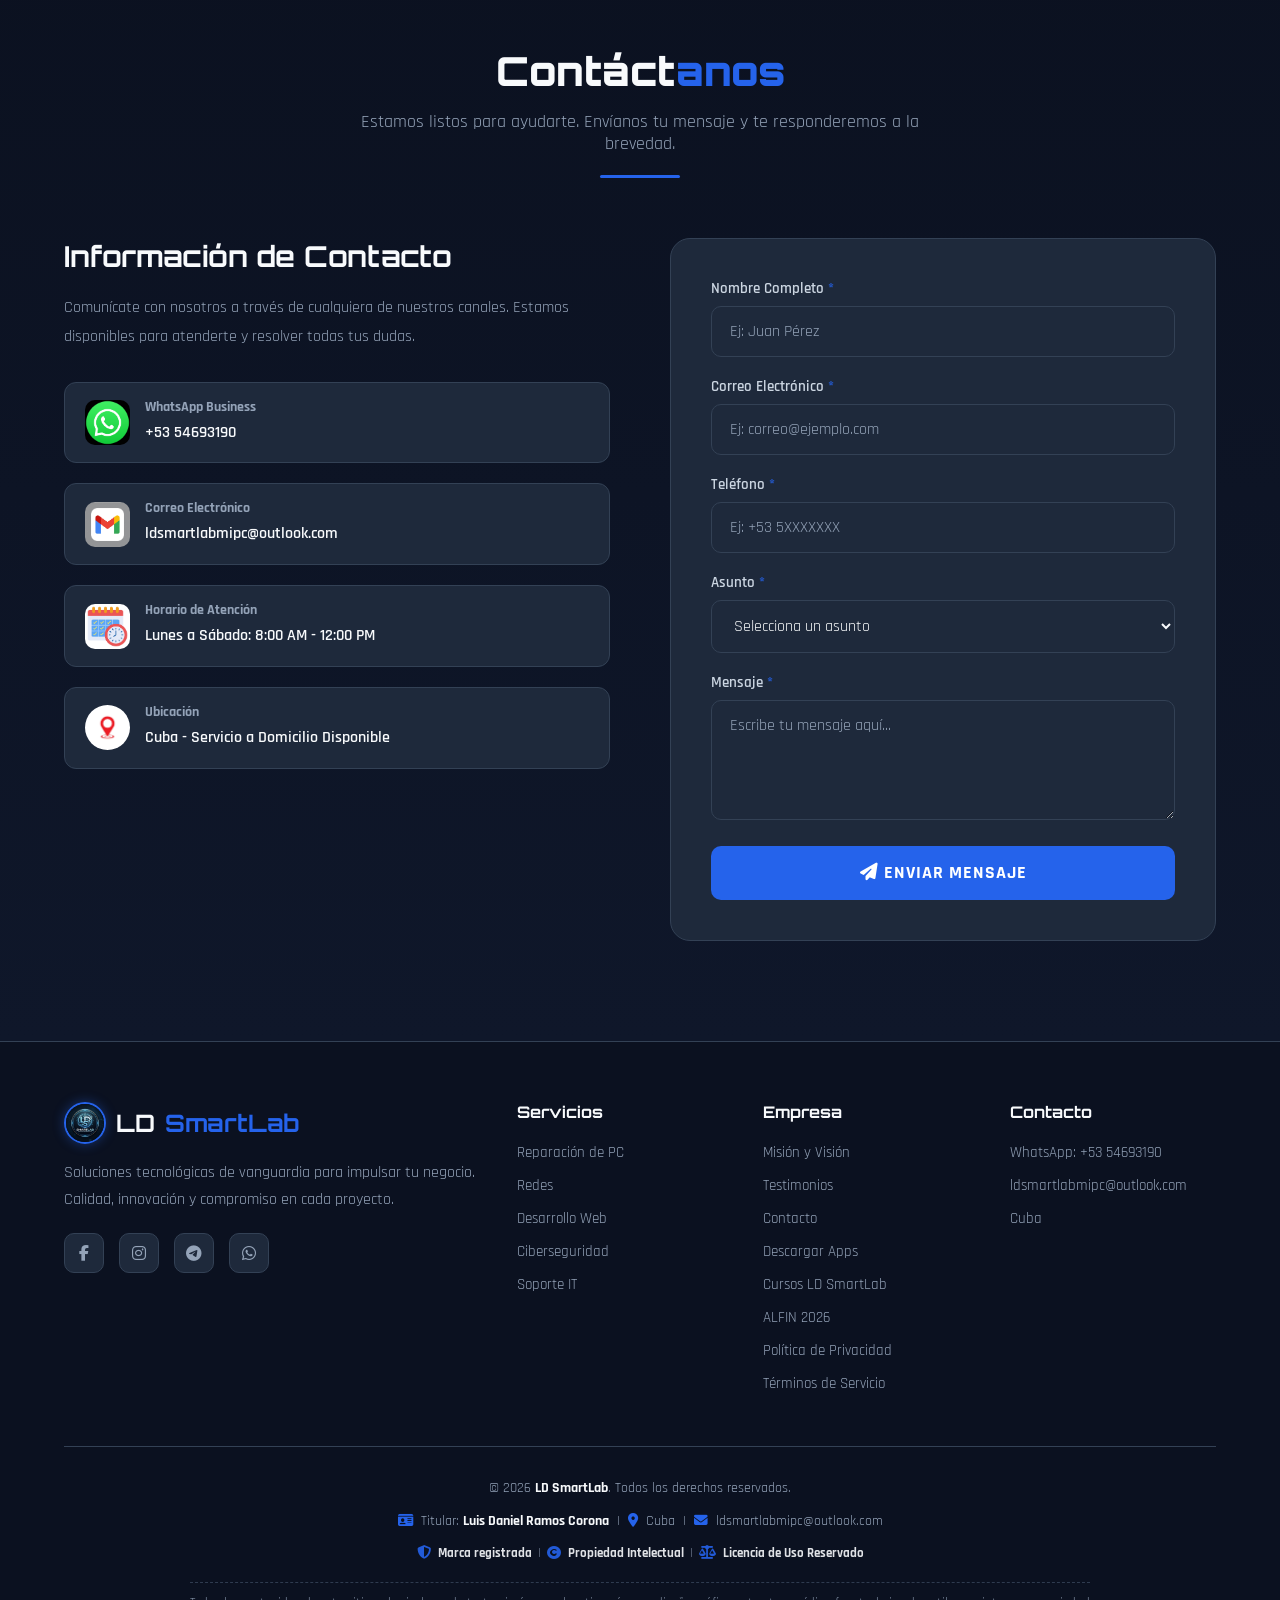
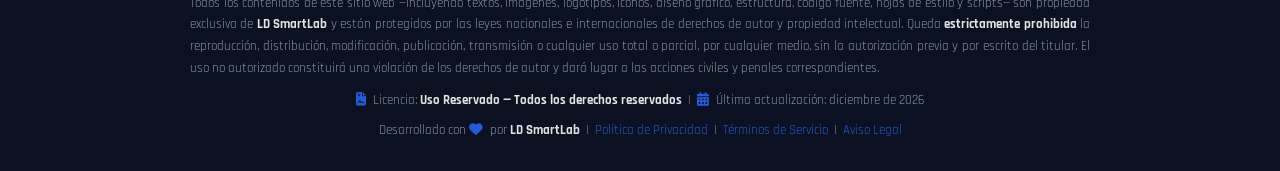
==== commit aa8c0a9d: "Añadir SEO (Open Graph, canonical, JSON-LD) y enlaces a Cursos y ALFIN" ====
--- a/index.html
+++ b/index.html
@@ -3,17 +3,43 @@
 <head>
     <meta charset="UTF-8" />
     <meta name="viewport" content="width=device-width, initial-scale=1.0" />
-    <meta name="description" content="LD SmartLab - Servicios Informáticos Profesionales en Cuba" />
+    <meta name="description" content="LD SmartLab: reparación de computadoras, redes, desarrollo web, ciberseguridad, soporte IT y más. Servicios informáticos profesionales en Cuba, a domicilio. Contáctanos por WhatsApp." />
     <meta name="keywords" content="servicios informáticos, reparación, redes, desarrollo web, ciberseguridad, Cuba" />
     <meta name="author" content="LD SmartLab" />
     <meta name="copyright" content="LD SmartLab - Luis Daniel Ramos Corona" />
     <meta name="robots" content="index, follow" />
+    <link rel="canonical" href="https://ldaniel91.github.io/ldsmartlab-servicios/" />
+    <meta property="og:type" content="website" />
+    <meta property="og:site_name" content="LD SmartLab" />
+    <meta property="og:title" content="LD SmartLab | Servicios Informáticos Profesionales" />
+    <meta property="og:description" content="LD SmartLab: reparación de computadoras, redes, desarrollo web, ciberseguridad, soporte IT y más. Servicios informáticos profesionales en Cuba, a domicilio." />
+    <meta property="og:url" content="https://ldaniel91.github.io/ldsmartlab-servicios/" />
+    <meta property="og:image" content="https://ldaniel91.github.io/ldsmartlab-servicios/assets/img/logo.jpg" />
+    <meta property="og:locale" content="es_ES" />
+    <meta name="twitter:card" content="summary_large_image" />
+    <meta name="twitter:title" content="LD SmartLab | Servicios Informáticos Profesionales" />
+    <meta name="twitter:description" content="LD SmartLab: reparación de computadoras, redes, desarrollo web, ciberseguridad, soporte IT y más. Servicios informáticos profesionales en Cuba, a domicilio." />
+    <meta name="twitter:image" content="https://ldaniel91.github.io/ldsmartlab-servicios/assets/img/logo.jpg" />
     <title>LD SmartLab | Servicios Informáticos Profesionales</title>
     <link rel="icon" type="image/jpeg" href="assets/img/logo.jpg" />
     <link rel="preconnect" href="https://fonts.googleapis.com" />
     <link href="https://fonts.googleapis.com/css2?family=Orbitron:wght@400;700;900&family=Rajdhani:wght@300;400;500;600;700&display=swap" rel="stylesheet" />
     <link rel="stylesheet" href="https://cdnjs.cloudflare.com/ajax/libs/font-awesome/6.5.1/css/all.min.css" />
     <link rel="stylesheet" href="css/style.css" />
+    <script type="application/ld+json">
+    {
+      "@context": "https://schema.org",
+      "@type": "LocalBusiness",
+      "name": "LD SmartLab",
+      "description": "Servicios informáticos profesionales en Cuba: reparación de computadoras, redes, desarrollo web, ciberseguridad y soporte IT.",
+      "url": "https://ldaniel91.github.io/ldsmartlab-servicios/",
+      "email": "ldsmartlabmipc@outlook.com",
+      "telephone": "+5354693190",
+      "address": { "@type": "PostalAddress", "addressCountry": "CU", "addressLocality": "Cuba" },
+      "openingHours": "Mo-Sa 08:00-12:00",
+      "areaServed": "Cuba"
+    }
+    </script>
 </head>
 <body>
 
@@ -204,6 +230,8 @@
                     <li><a href="#testimonios">Testimonios</a></li>
                     <li><a href="#contacto">Contacto</a></li>
                     <li><a href="descargas.html">Descargar Apps</a></li>
+                    <li><a href="https://github.com/LDaniel91/ld_smartlab_cursos" target="_blank" rel="noopener">Cursos LD SmartLab</a></li>
+                    <li><a href="https://github.com/LDaniel91/alfin-ld-smartlab" target="_blank" rel="noopener">ALFIN 2026</a></li>
                     <li><a href="legal/politica-privacidad.html">Política de Privacidad</a></li>
                     <li><a href="legal/terminos-servicio.html">Términos de Servicio</a></li>
                 </ul>
--- a/css/style.css
+++ b/css/style.css
@@ -601,6 +601,178 @@
 .stat-card h3 { font-family: 'Orbitron', sans-serif; font-size: 1.8rem; color: var(--text-primary); }
 .stat-card p { color: var(--text-muted); font-size: 0.85rem; text-transform: uppercase; letter-spacing: 1px; }
 
+/* ===== PÁGINA DE DESCARGAS DE APPS ===== */
+.apps-section { padding: 120px 5% 80px; background: var(--bg-primary); }
+.apps-grid {
+    display: grid;
+    grid-template-columns: repeat(auto-fit, minmax(340px, 1fr));
+    gap: 30px;
+    max-width: 900px;
+    margin: 0 auto 60px;
+}
+.app-card {
+    background: var(--bg-card);
+    border: 1px solid var(--border-color);
+    border-radius: 20px;
+    padding: 35px 30px;
+    text-align: center;
+    transition: all var(--transition);
+    position: relative;
+    overflow: hidden;
+}
+.app-card::before {
+    content: '';
+    position: absolute;
+    top: 0; left: 0; right: 0;
+    height: 3px;
+    background: var(--primary);
+    transform: scaleX(0);
+    transition: transform var(--transition);
+}
+.app-card:hover::before { transform: scaleX(1); }
+.app-card:hover {
+    border-color: var(--primary);
+    transform: translateY(-8px);
+    box-shadow: var(--shadow);
+}
+.app-icon-wrapper {
+    width: 110px;
+    height: 110px;
+    margin: 0 auto 22px;
+    background: linear-gradient(135deg, var(--primary), var(--primary-dark));
+    border-radius: 24px;
+    display: flex;
+    align-items: center;
+    justify-content: center;
+    font-size: 3rem;
+    color: #fff;
+    box-shadow: 0 12px 30px var(--primary-glow);
+    transition: transform var(--transition);
+}
+.app-card:hover .app-icon-wrapper {
+    transform: scale(1.08) rotate(-4deg);
+}
+.app-icon-wrapper img {
+    width: 100%;
+    height: 100%;
+    object-fit: cover;
+    border-radius: 24px;
+}
+.app-card h3 {
+    font-family: 'Orbitron', sans-serif;
+    font-size: 1.35rem;
+    color: var(--text-primary);
+    margin-bottom: 12px;
+}
+.app-card p {
+    color: var(--text-muted);
+    font-size: 0.95rem;
+    line-height: 1.6;
+    margin-bottom: 20px;
+    min-height: 70px;
+}
+.app-meta {
+    display: flex;
+    justify-content: center;
+    gap: 10px;
+    flex-wrap: wrap;
+    margin-bottom: 22px;
+}
+.app-badge {
+    background: rgba(37, 99, 235, 0.1);
+    border: 1px solid var(--primary-dark);
+    color: var(--primary-light);
+    padding: 5px 14px;
+    border-radius: 20px;
+    font-size: 0.8rem;
+    font-weight: 600;
+    display: inline-flex;
+    align-items: center;
+    gap: 5px;
+}
+.download-btn {
+    display: inline-flex;
+    align-items: center;
+    justify-content: center;
+    gap: 10px;
+    width: 100%;
+    background: var(--primary);
+    color: #fff;
+    padding: 15px 20px;
+    border-radius: 12px;
+    text-decoration: none;
+    font-weight: 700;
+    font-size: 1rem;
+    text-transform: uppercase;
+    letter-spacing: 1px;
+    transition: all var(--transition);
+}
+.download-btn:hover {
+    background: var(--primary-light);
+    box-shadow: 0 0 25px var(--primary-glow);
+    transform: translateY(-2px);
+}
+.apps-info {
+    max-width: 820px;
+    margin: 0 auto;
+    background: var(--bg-card);
+    border: 1px solid var(--border-color);
+    border-radius: 20px;
+    padding: 35px;
+}
+.apps-info h3 {
+    font-family: 'Orbitron', sans-serif;
+    color: var(--primary);
+    margin-bottom: 20px;
+    font-size: 1.2rem;
+    display: flex;
+    align-items: center;
+    gap: 10px;
+}
+.app-steps {
+    list-style: none;
+    counter-reset: step;
+    padding: 0;
+    margin: 0;
+}
+.app-steps li {
+    counter-increment: step;
+    padding: 14px 0 14px 55px;
+    position: relative;
+    color: var(--text-secondary);
+    line-height: 1.6;
+    border-bottom: 1px solid var(--border-color);
+    font-size: 1rem;
+}
+.app-steps li:last-child { border-bottom: none; }
+.app-steps li::before {
+    content: counter(step);
+    position: absolute;
+    left: 0;
+    top: 12px;
+    width: 34px;
+    height: 34px;
+    background: var(--primary);
+    color: #fff;
+    border-radius: 50%;
+    display: flex;
+    align-items: center;
+    justify-content: center;
+    font-weight: 700;
+    font-family: 'Orbitron', sans-serif;
+    font-size: 0.9rem;
+    box-shadow: 0 0 15px var(--primary-glow);
+}
+.legal-highlight {
+    background: rgba(37, 99, 235, 0.1);
+    border-left: 4px solid var(--primary);
+    padding: 15px 20px;
+    border-radius: 0 8px 8px 0;
+    margin: 20px 0;
+    color: var(--text-secondary);
+    line-height: 1.7;
+}
+
 /* ===== RESPONSIVE ===== */
 @media(max-width:1024px) {
     .contact-grid { grid-template-columns: 1fr; }
@@ -618,4 +790,7 @@
     .review-content { padding: 25px; }
     .footer-bottom .legal-text { text-align: left; }
     .admin-header { flex-direction: column; align-items: flex-start; }
+    .apps-grid { grid-template-columns: 1fr; }
+    .app-card p { min-height: auto; }
+    .apps-info { padding: 25px; }
 }
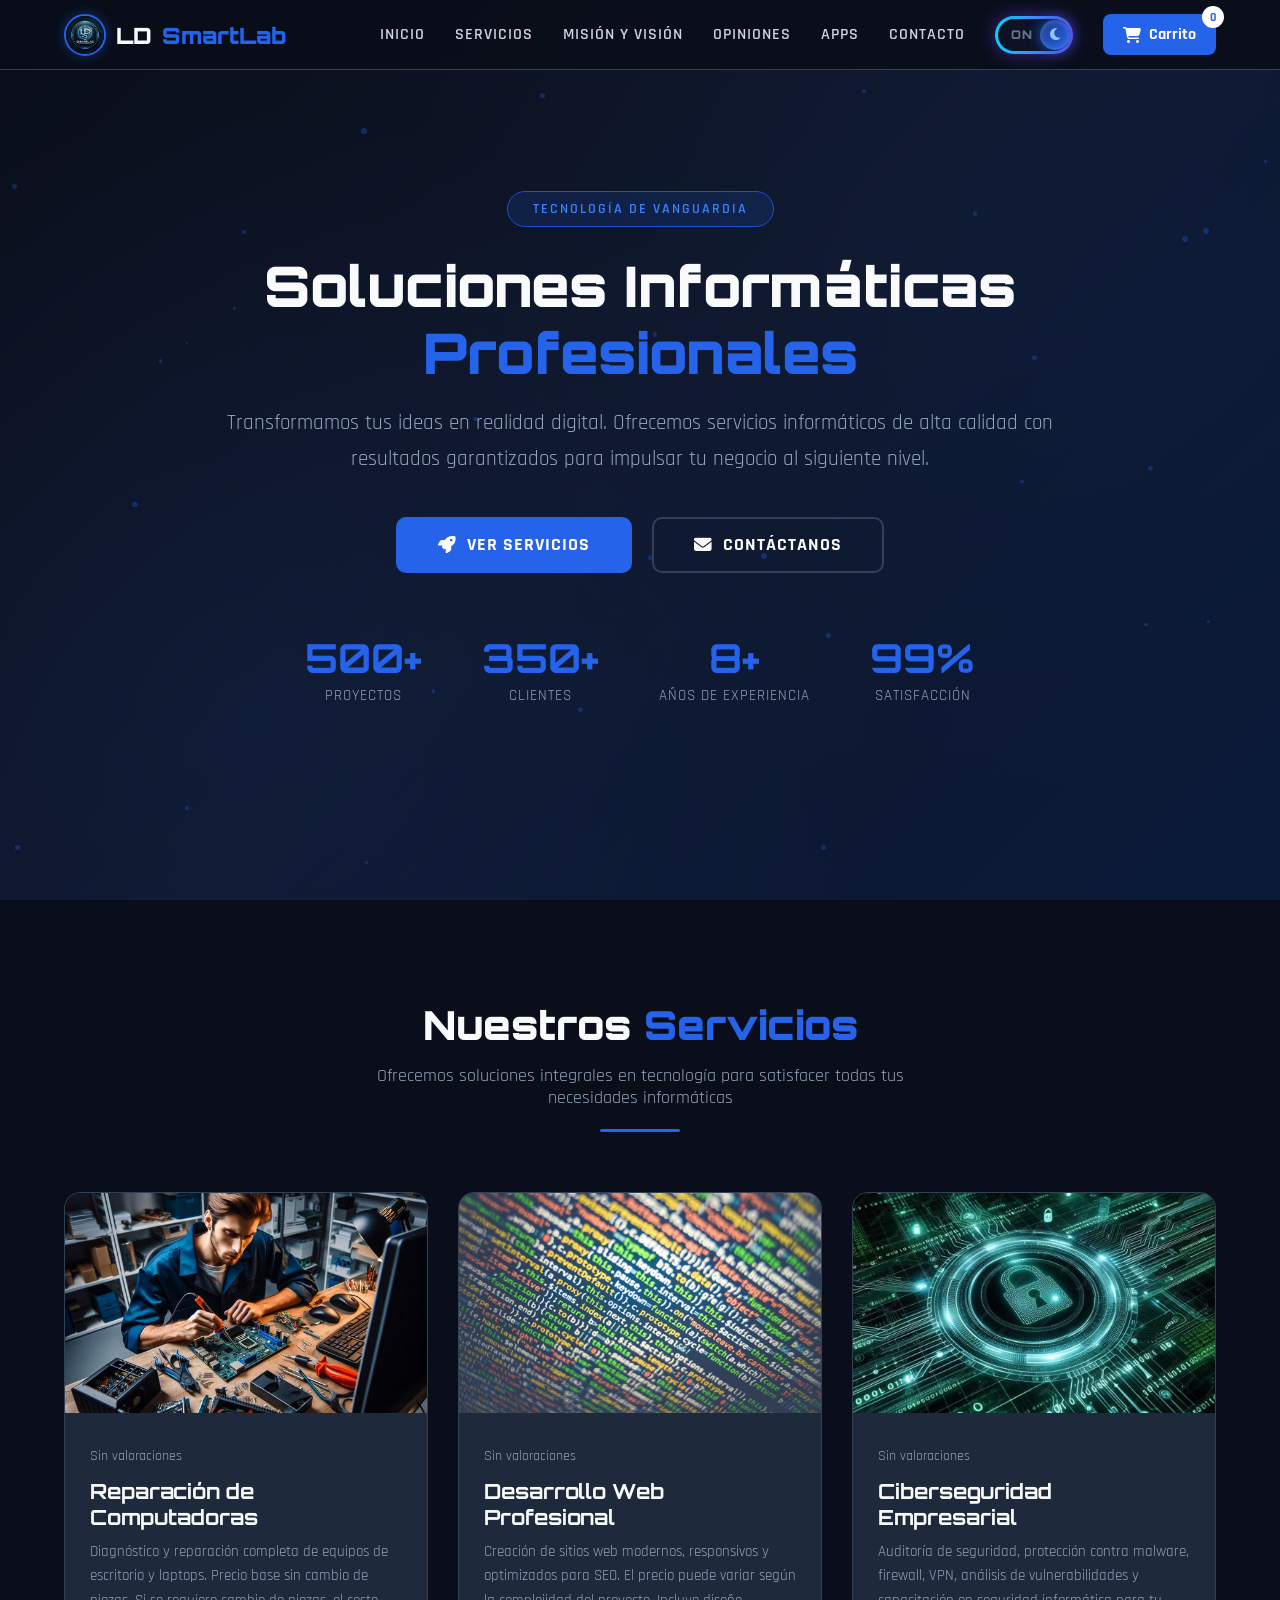
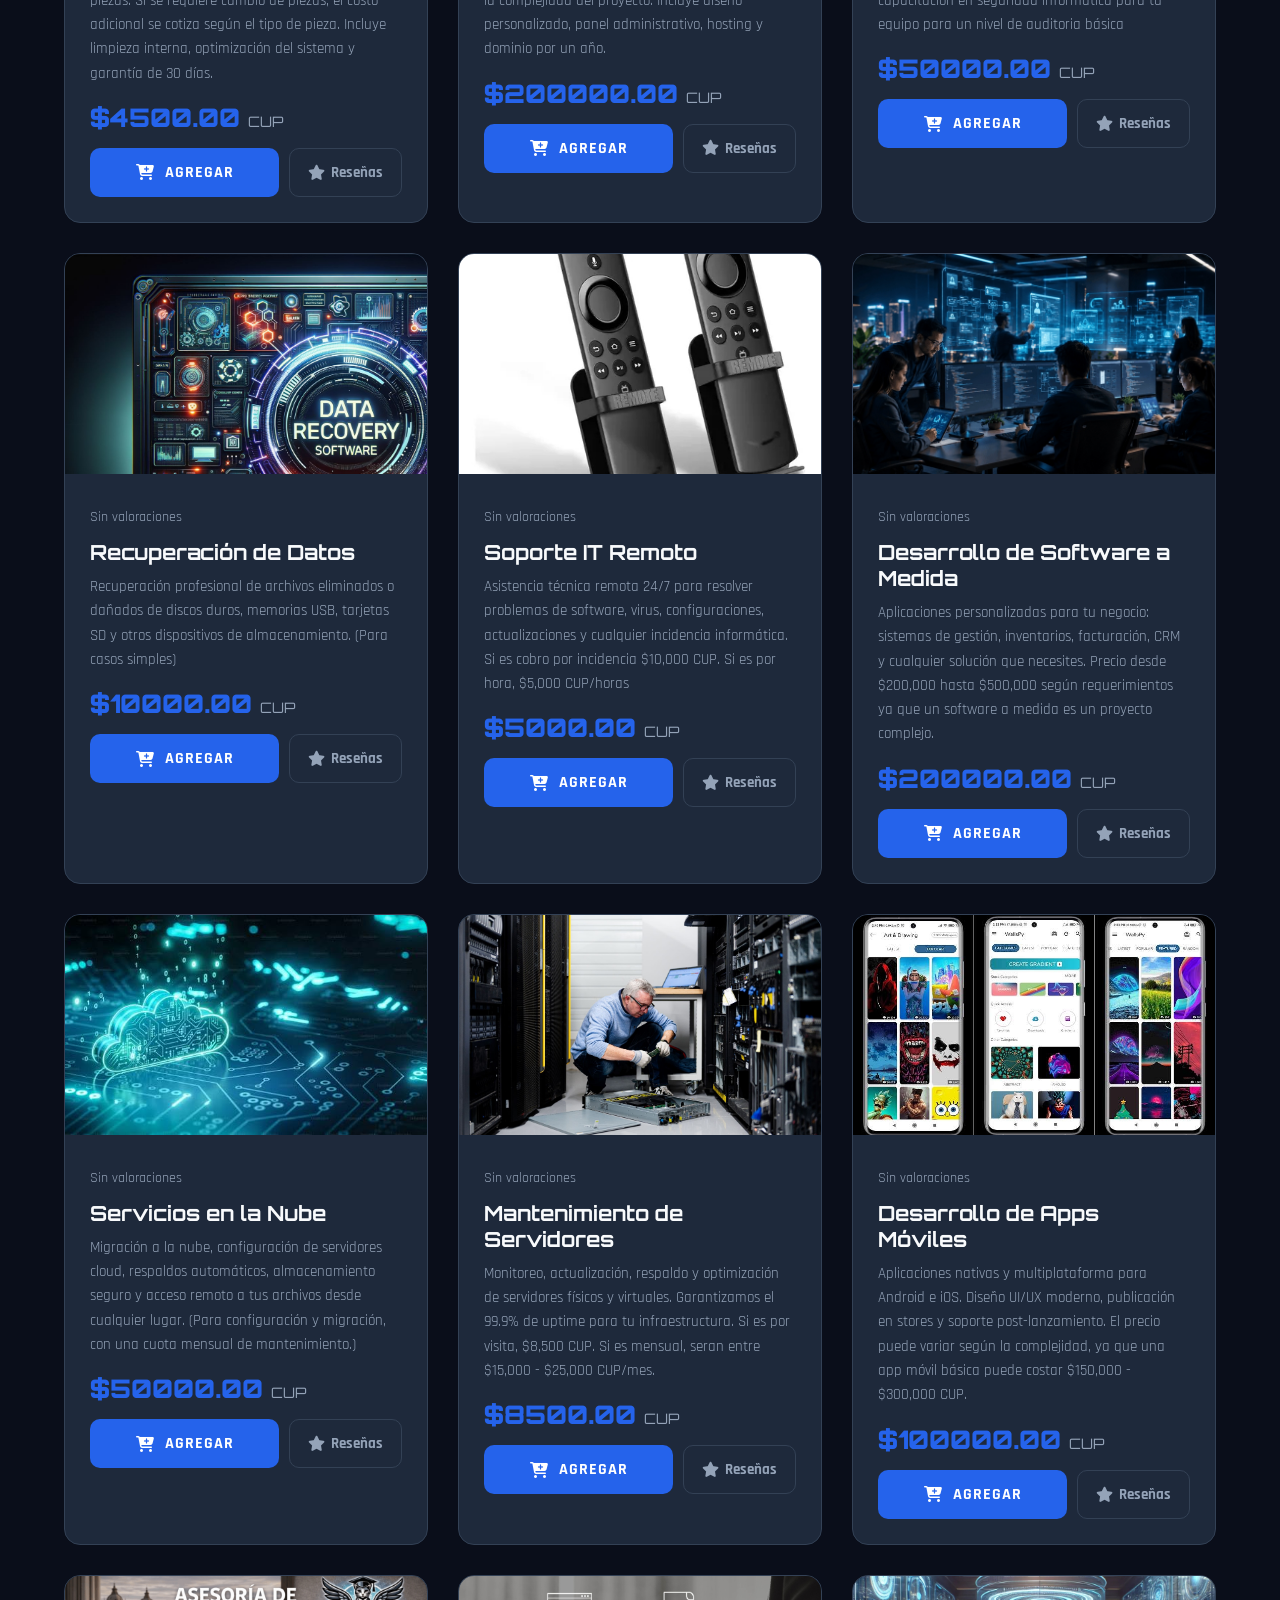
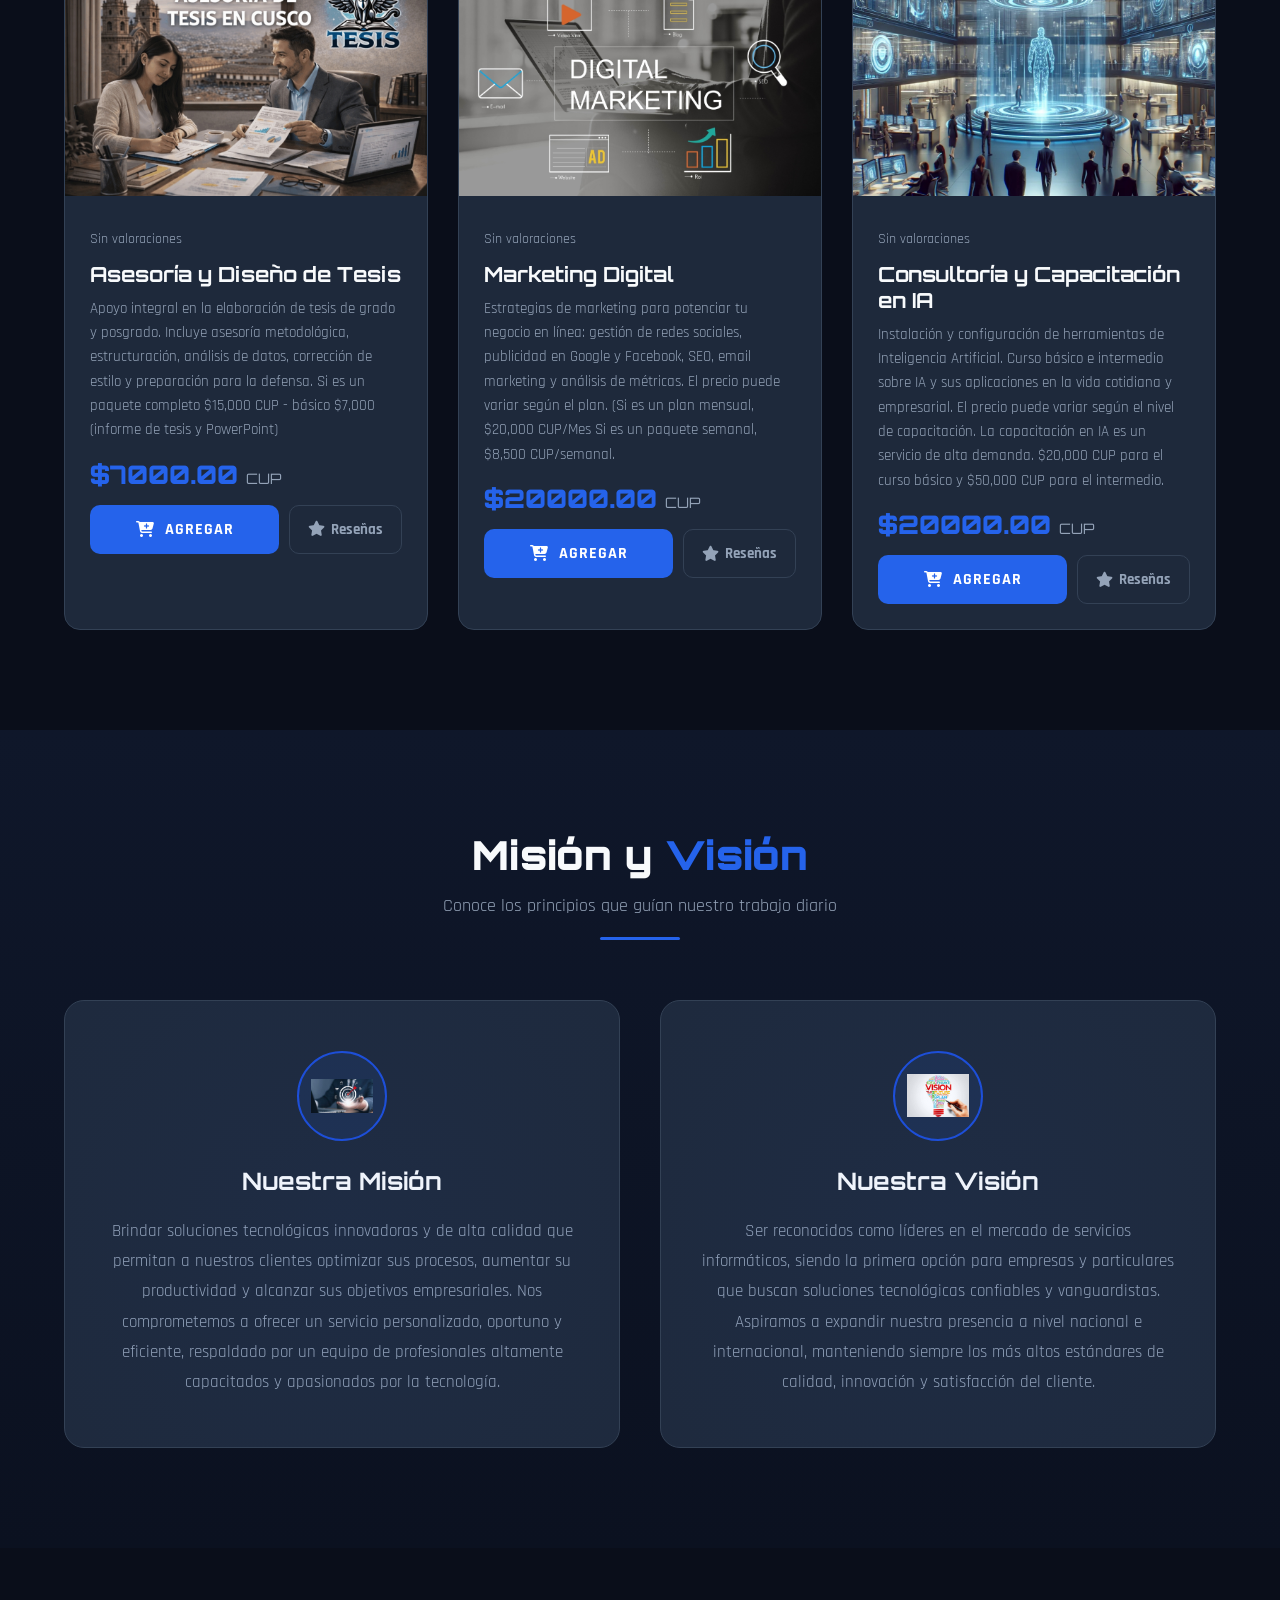
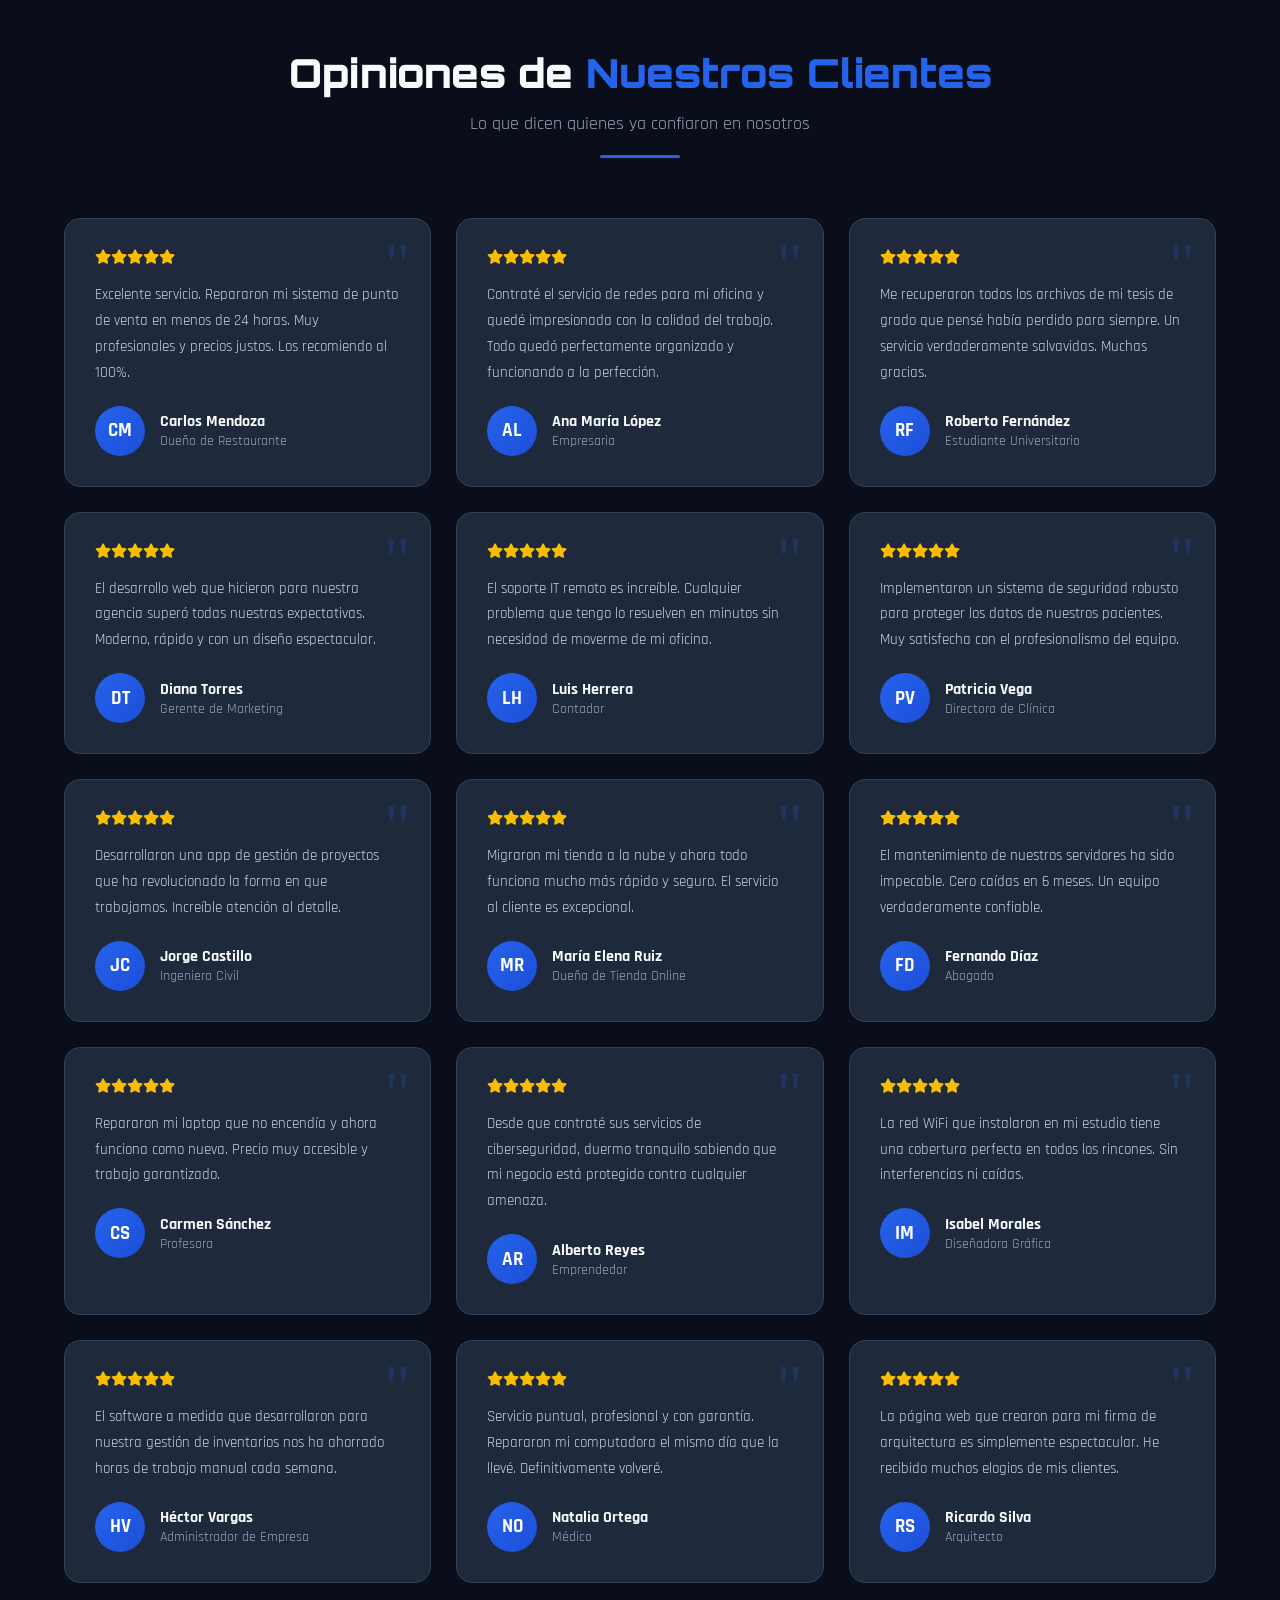
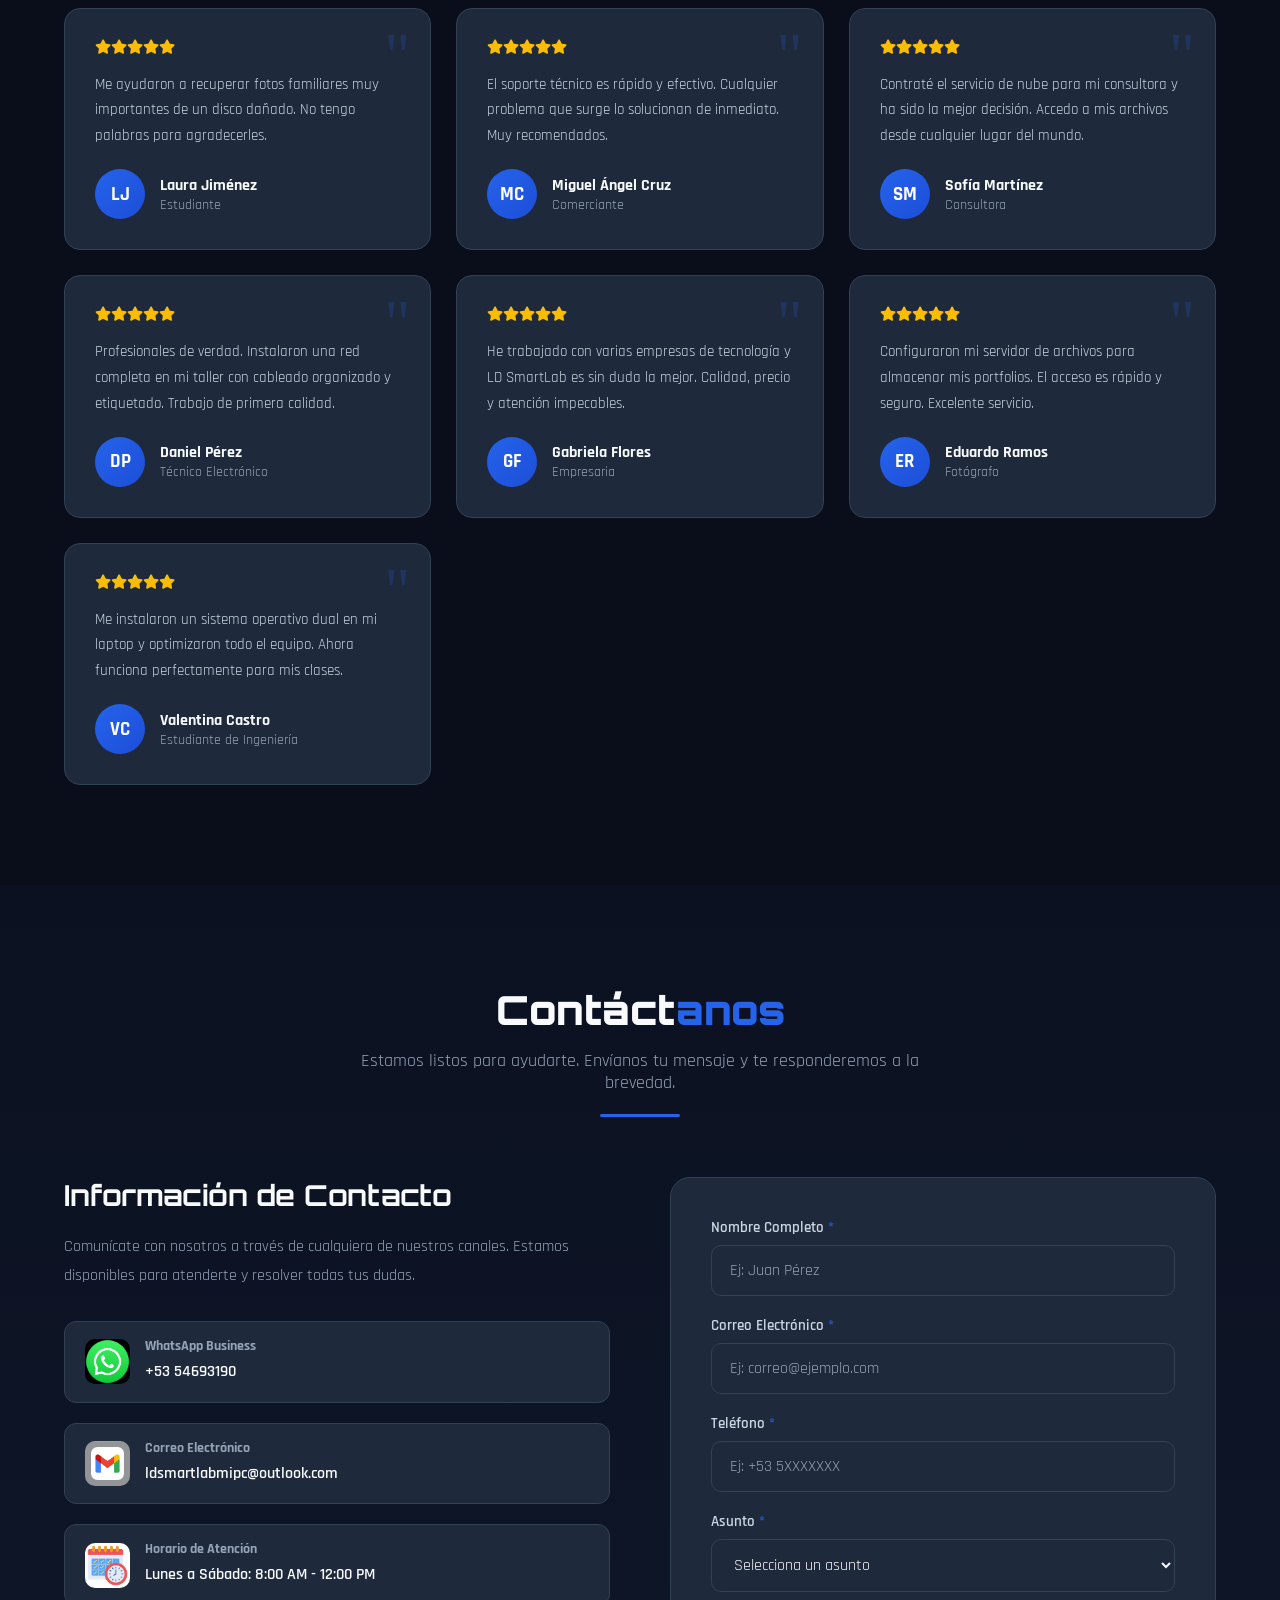
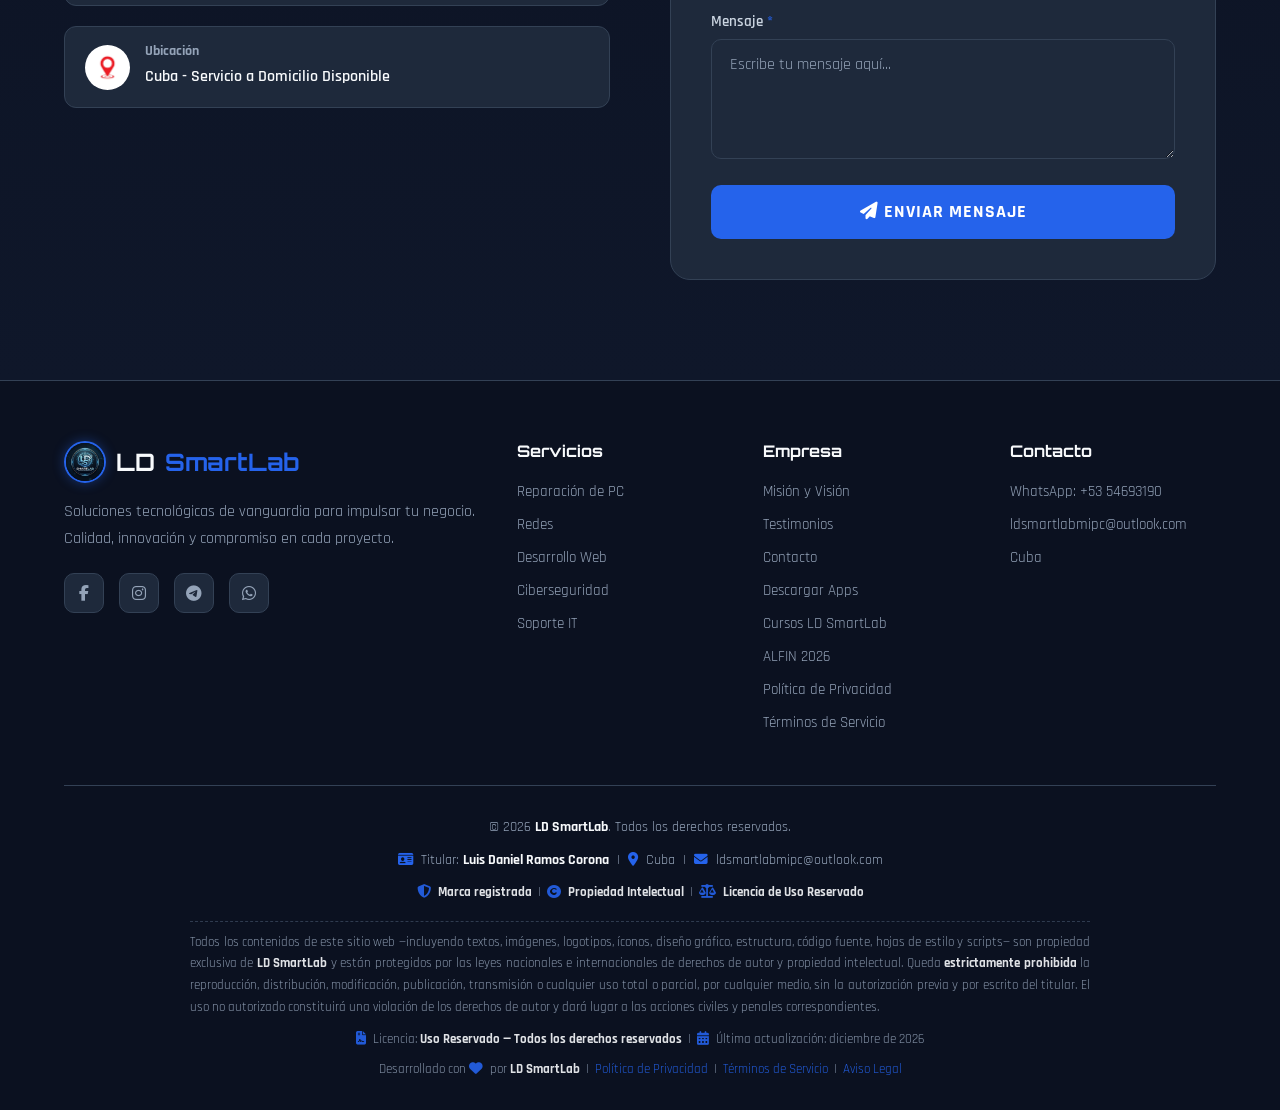
==== commit 41f7f929: "Actualizar enlaces de Facebook e Instagram del pie con los perfiles reales de LD SmartLab" ====
--- a/index.html
+++ b/index.html
@@ -207,8 +207,8 @@
                 </h3>
                 <p>Soluciones tecnológicas de vanguardia para impulsar tu negocio. Calidad, innovación y compromiso en cada proyecto.</p>
                 <div class="social-links">
-                    <a href="#"><i class="fab fa-facebook-f"></i></a>
-                    <a href="#"><i class="fab fa-instagram"></i></a>
+                    <a href="https://www.facebook.com/luisdaniel.ramoscorona.1" target="_blank"><i class="fab fa-facebook-f"></i></a>
+                    <a href="https://www.instagram.com/luisdanielramoscorona" target="_blank"><i class="fab fa-instagram"></i></a>
                     <a href="#"><i class="fab fa-telegram"></i></a>
                     <a href="https://wa.me/5354693190" target="_blank"><i class="fab fa-whatsapp"></i></a>
                 </div>
